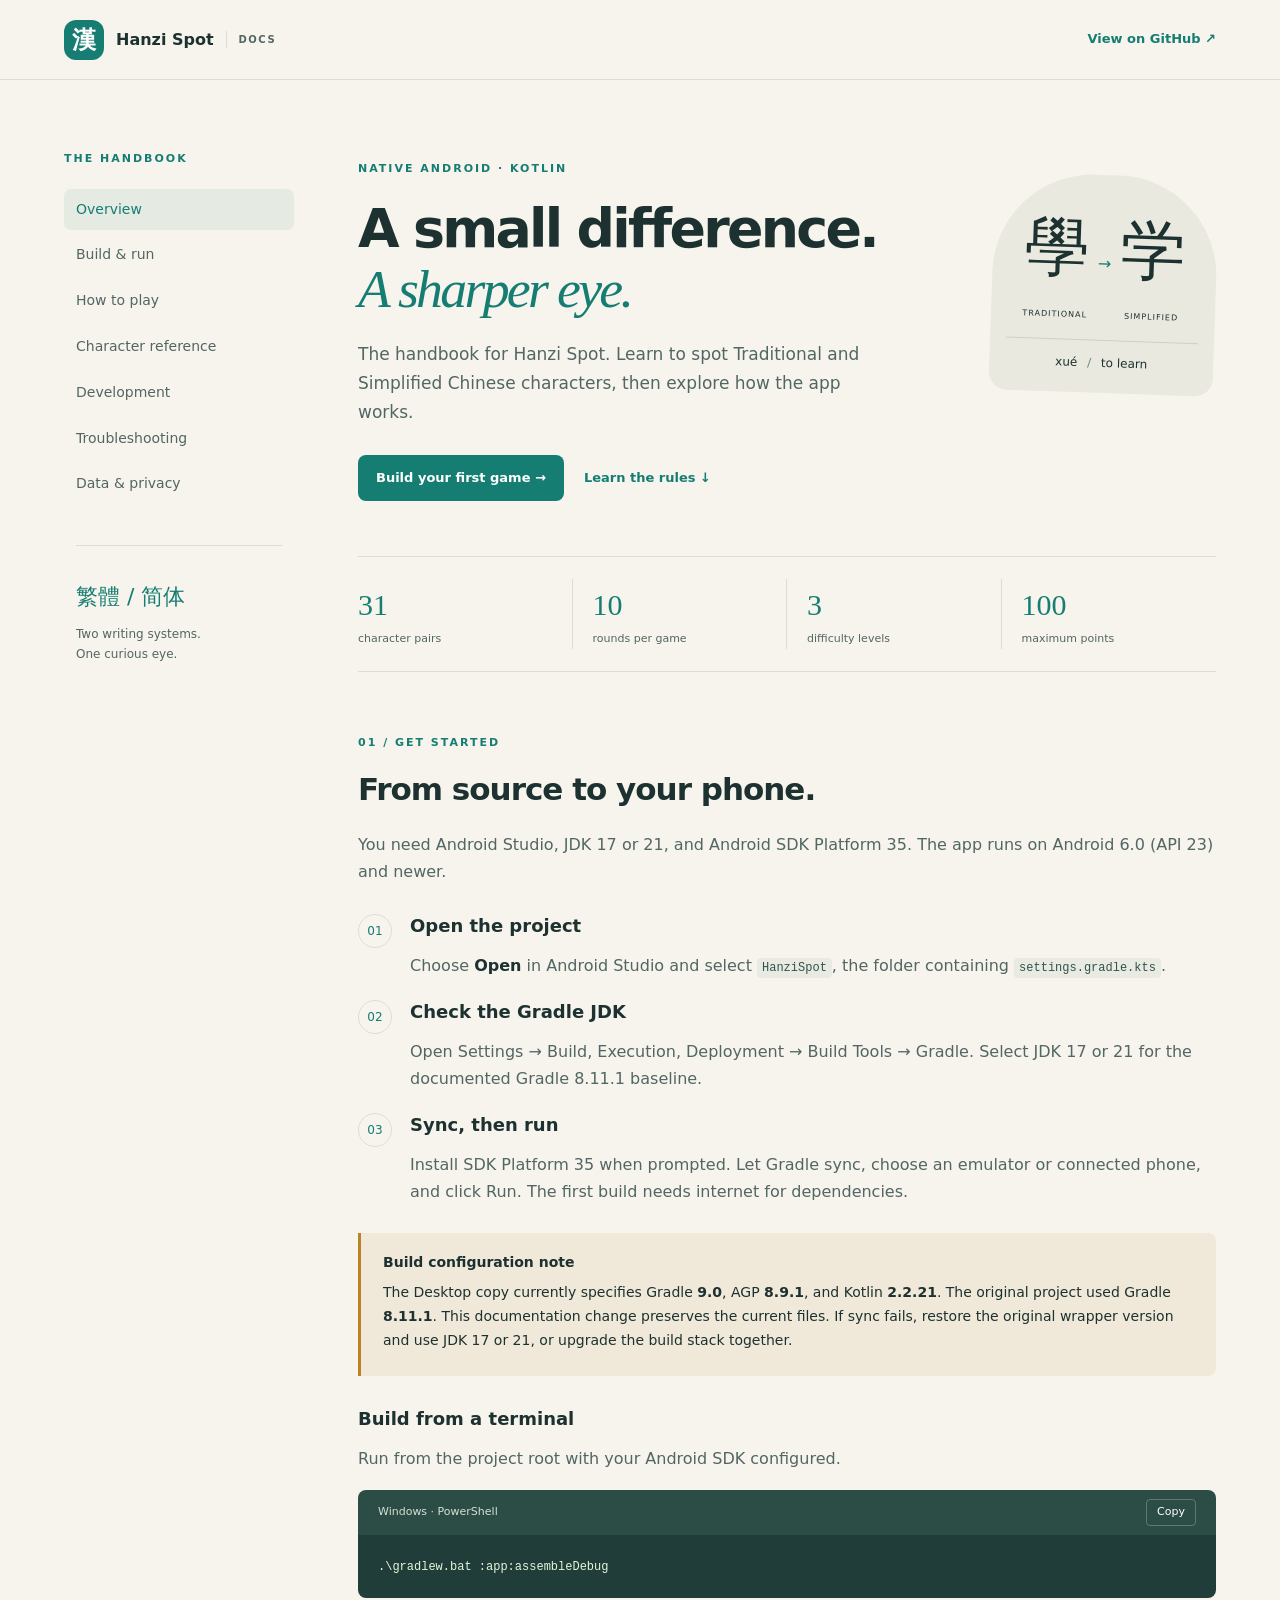
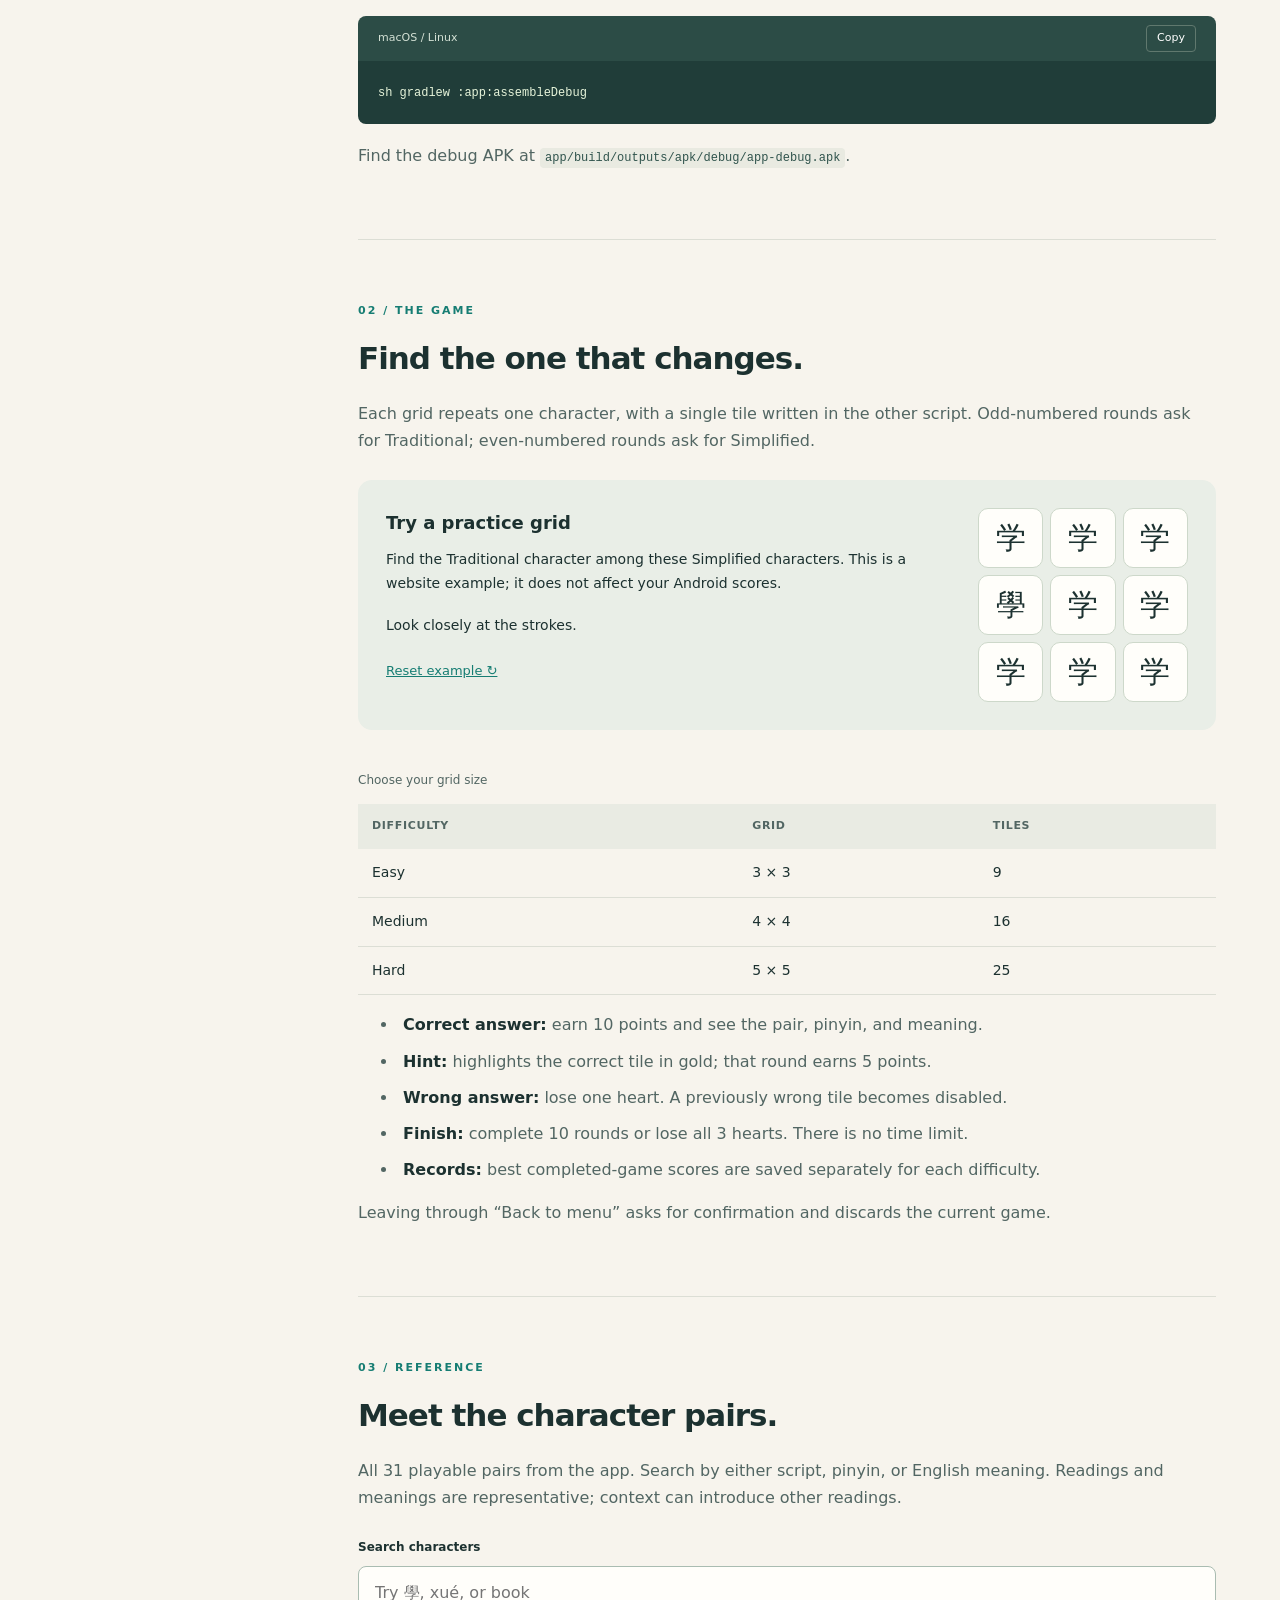
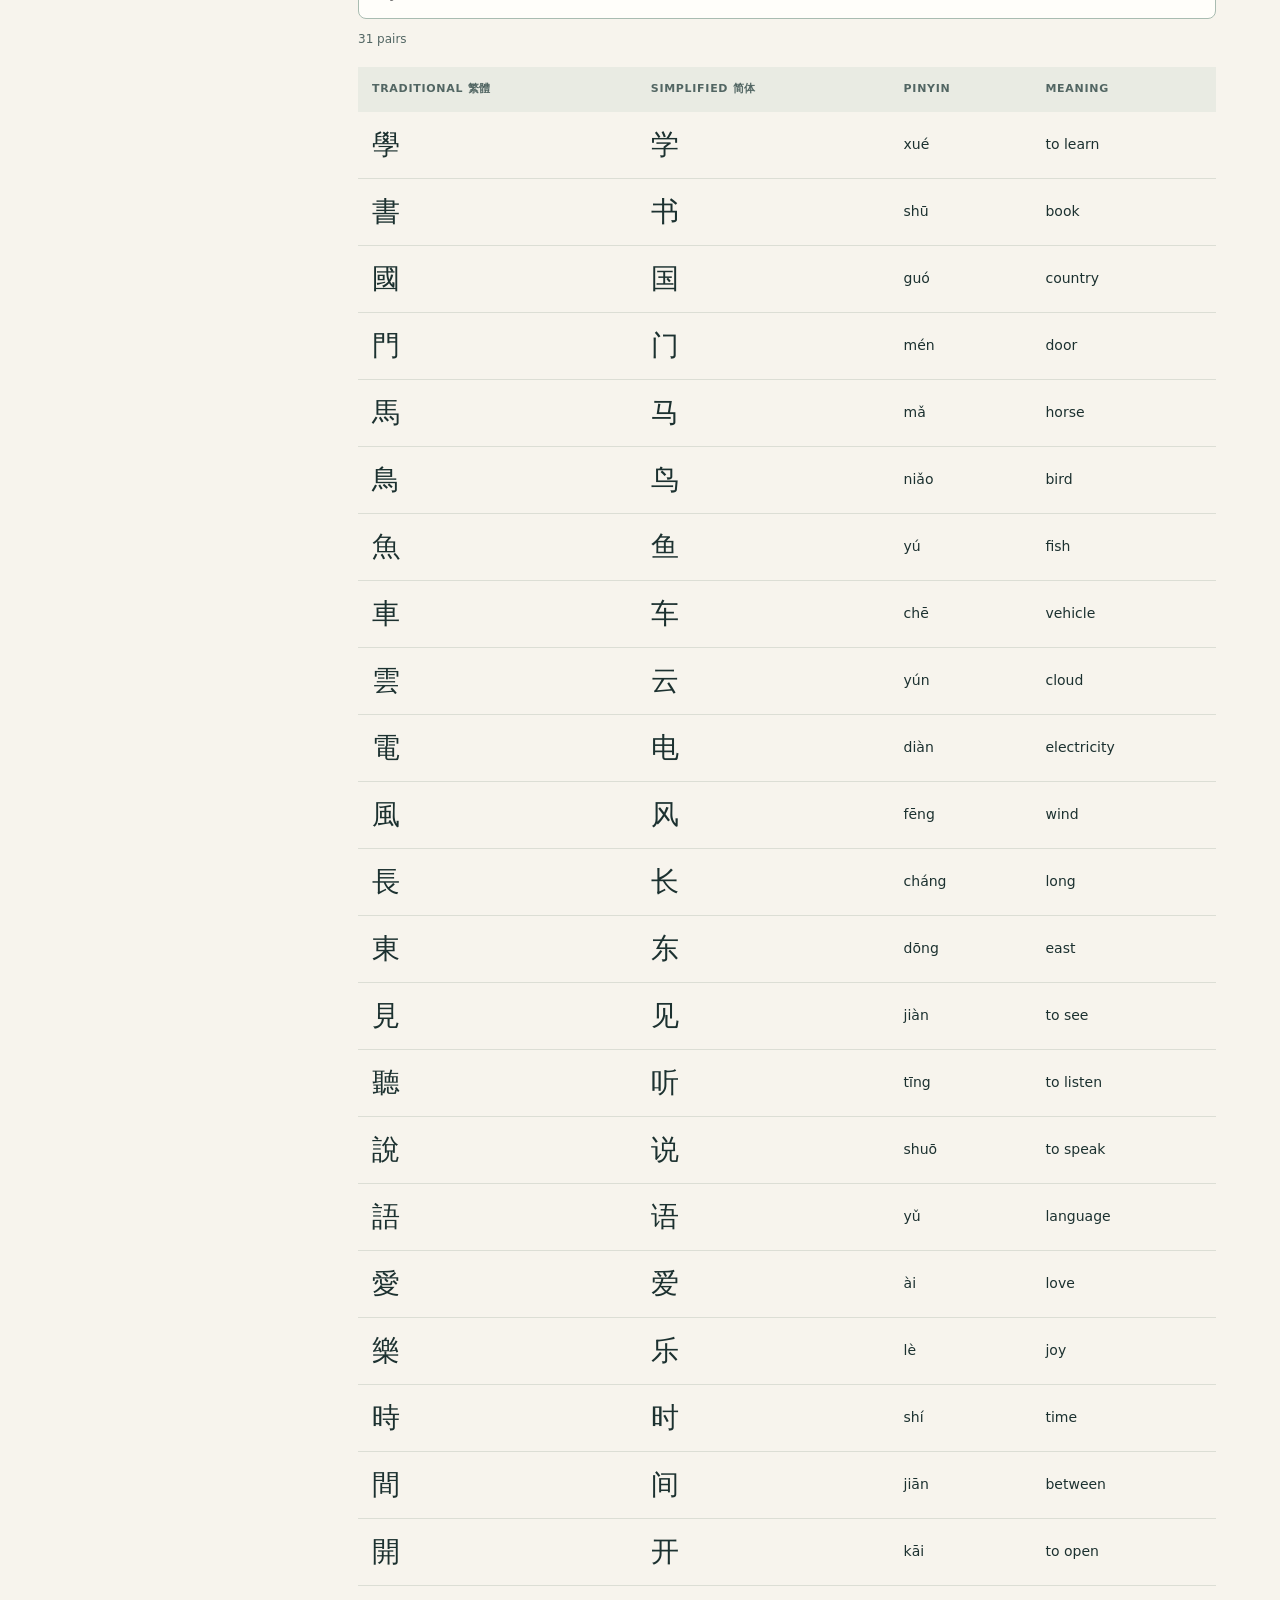
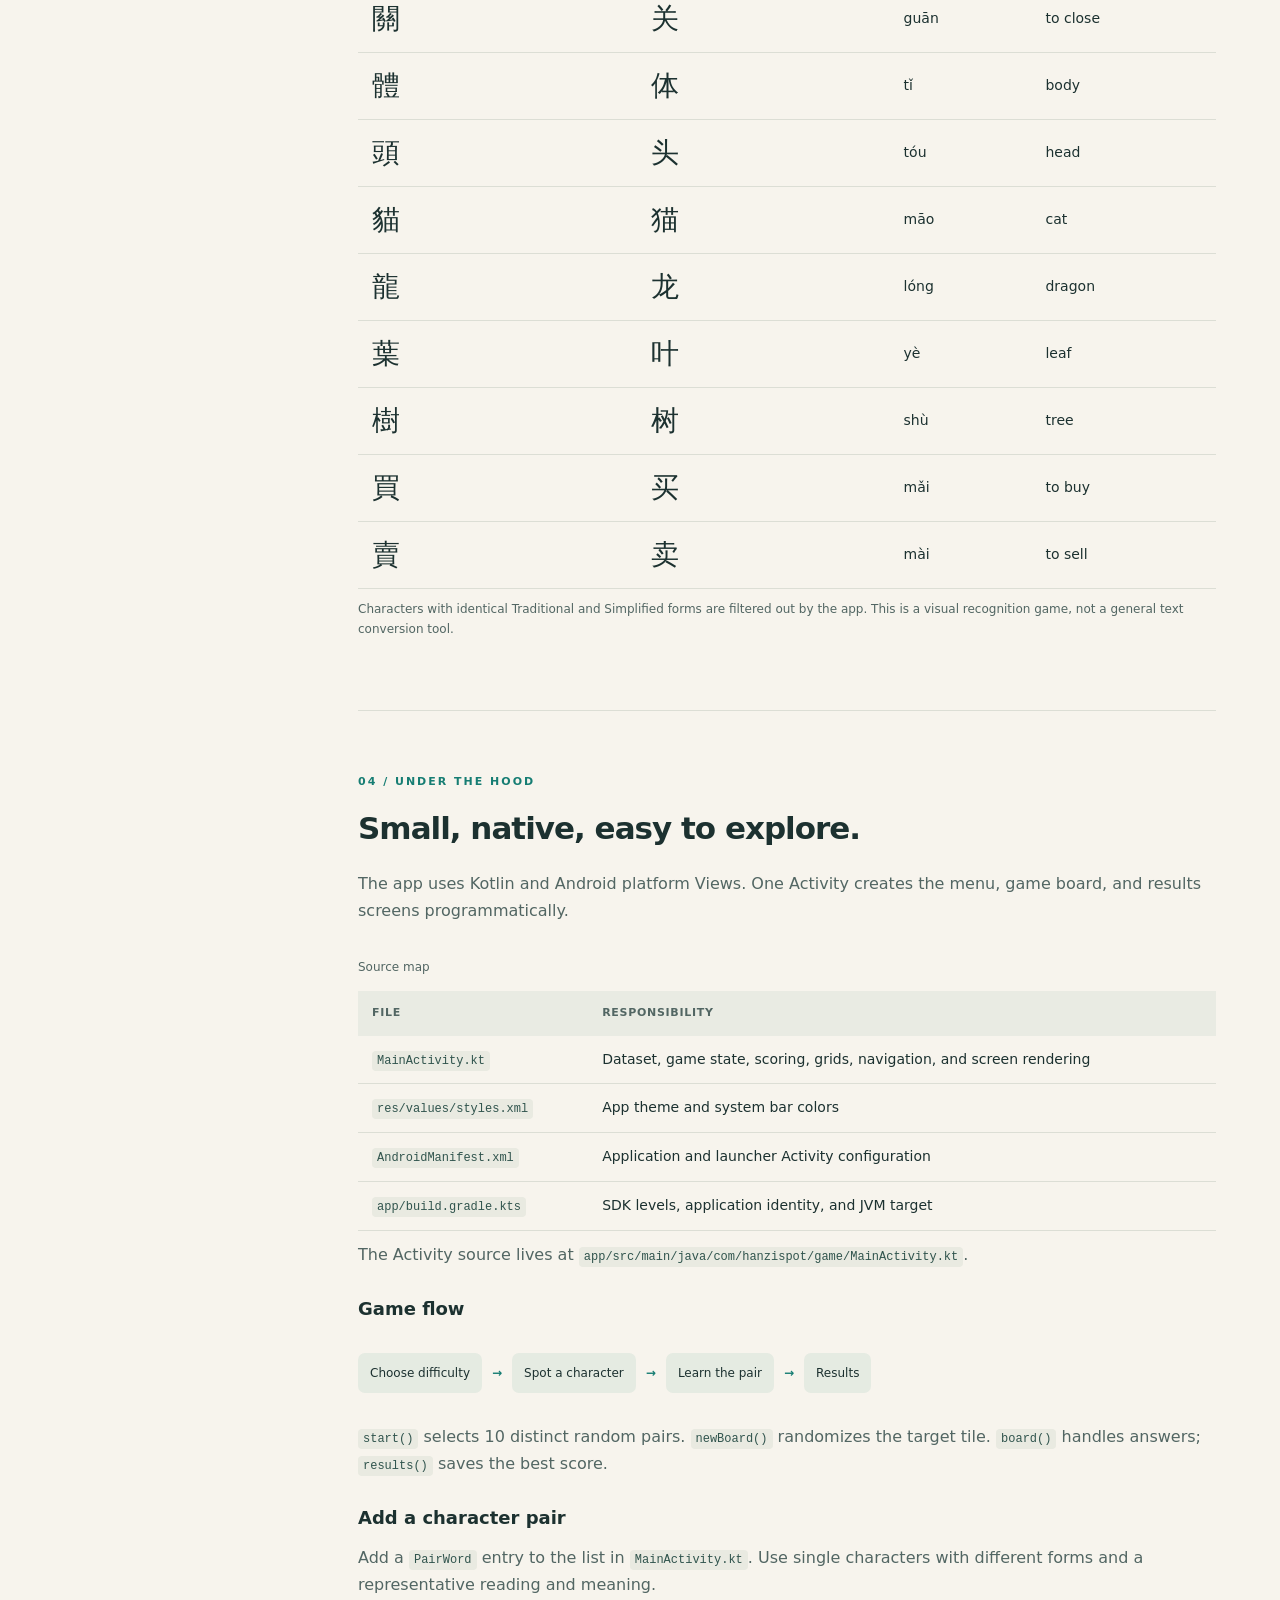
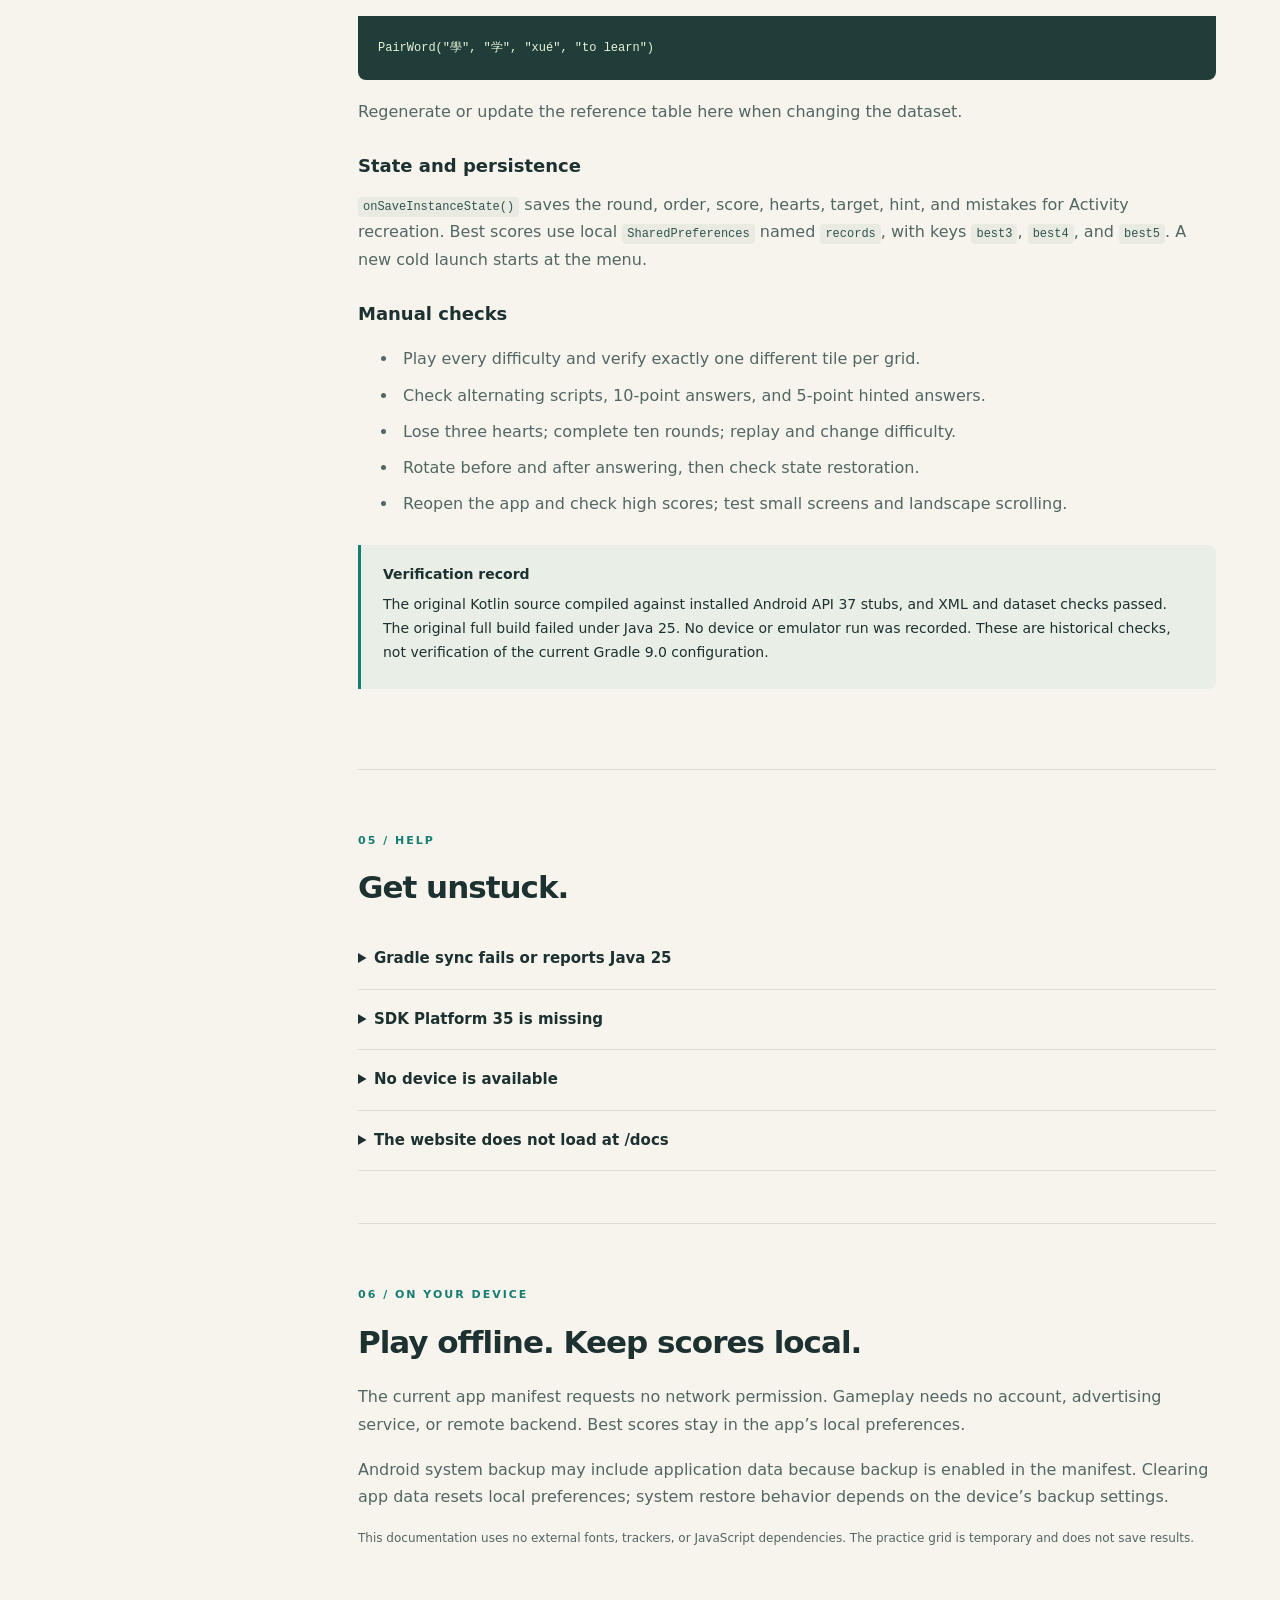
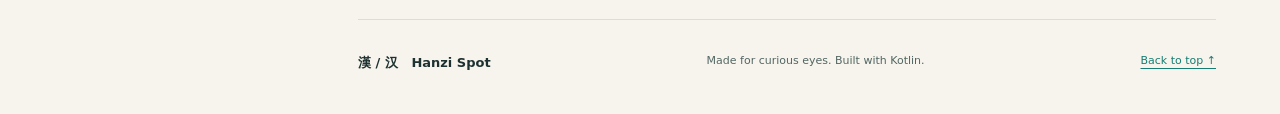
==== docs/index.html @ 0c3747e5 "Add Hanzi Spot Android app and documentation website" ====
<!doctype html>
<html lang="en"><head><meta charset="utf-8"><meta name="viewport" content="width=device-width, initial-scale=1"><meta name="description" content="The Hanzi Spot handbook: play, build, and extend a native Kotlin game for Traditional and Simplified Chinese characters."><meta name="theme-color" content="#167d73"><title>Hanzi Spot · Documentation</title><link rel="icon" href="favicon.svg" type="image/svg+xml"><link rel="stylesheet" href="style.css"><script src="app.js" defer></script></head>
<body><a class="skip" href="#content">Skip to content</a>
<header><a class="brand" href="#overview"><span class="mark" lang="zh">漢</span> Hanzi Spot <span class="tag">DOCS</span></a><a class="github" href="https://github.com/DadCanFace/HanziSpot">View on GitHub ↗</a></header>
<div class="layout"><aside><p class="nav-label">THE HANDBOOK</p><nav aria-label="Documentation"><a href="#overview">Overview</a><a href="#quickstart">Build & run</a><a href="#gameplay">How to play</a><a href="#characters">Character reference</a><a href="#development">Development</a><a href="#troubleshooting">Troubleshooting</a><a href="#privacy">Data & privacy</a></nav><div class="aside-note"><span lang="zh">繁體 / 简体</span><br>Two writing systems.<br>One curious eye.</div></aside>
<main id="content"><section id="overview" class="hero"><p class="eyebrow">NATIVE ANDROID · KOTLIN</p><h1>A small difference.<br><em>A sharper eye.</em></h1><p class="lede">The handbook for Hanzi Spot. Learn to spot Traditional and Simplified Chinese characters, then explore how the app works.</p><div class="actions"><a class="primary" href="#quickstart">Build your first game →</a><a href="#gameplay">Learn the rules ↓</a></div><div class="hero-pair" aria-label="Traditional xue to Simplified xue"><div><span lang="zh-Hant">學</span><small>TRADITIONAL</small></div><b>→</b><div><span lang="zh-Hans">学</span><small>SIMPLIFIED</small></div><p>xué <span> / </span> to learn</p></div></section>
<div class="facts"><div><strong>31</strong><span>character pairs</span></div><div><strong>10</strong><span>rounds per game</span></div><div><strong>3</strong><span>difficulty levels</span></div><div><strong>100</strong><span>maximum points</span></div></div>
<section id="quickstart"><p class="eyebrow">01 / GET STARTED</p><h2>From source to your phone.</h2><p>You need Android Studio, JDK 17 or 21, and Android SDK Platform 35. The app runs on Android 6.0 (API 23) and newer.</p><ol class="steps"><li><h3>Open the project</h3><p>Choose <strong>Open</strong> in Android Studio and select <code>HanziSpot</code>, the folder containing <code>settings.gradle.kts</code>.</p></li><li><h3>Check the Gradle JDK</h3><p>Open Settings → Build, Execution, Deployment → Build Tools → Gradle. Select JDK 17 or 21 for the documented Gradle 8.11.1 baseline.</p></li><li><h3>Sync, then run</h3><p>Install SDK Platform 35 when prompted. Let Gradle sync, choose an emulator or connected phone, and click Run. The first build needs internet for dependencies.</p></li></ol>
<div class="callout"><strong>Build configuration note</strong><p>The Desktop copy currently specifies Gradle <strong>9.0</strong>, AGP <strong>8.9.1</strong>, and Kotlin <strong>2.2.21</strong>. The original project used Gradle <strong>8.11.1</strong>. This documentation change preserves the current files. If sync fails, restore the original wrapper version and use JDK 17 or 21, or upgrade the build stack together.</p></div>
<h3>Build from a terminal</h3><p>Run from the project root with your Android SDK configured.</p><div class="code-head"><span>Windows · PowerShell</span><button class="copy" data-copy=".\gradlew.bat :app:assembleDebug">Copy</button></div><pre><code>.\gradlew.bat :app:assembleDebug</code></pre><div class="code-head"><span>macOS / Linux</span><button class="copy" data-copy="sh gradlew :app:assembleDebug">Copy</button></div><pre><code>sh gradlew :app:assembleDebug</code></pre><p>Find the debug APK at <code>app/build/outputs/apk/debug/app-debug.apk</code>.</p></section>
<section id="gameplay"><p class="eyebrow">02 / THE GAME</p><h2>Find the one that changes.</h2><p>Each grid repeats one character, with a single tile written in the other script. Odd-numbered rounds ask for Traditional; even-numbered rounds ask for Simplified.</p><div class="play-example"><div><h3>Try a practice grid</h3><p>Find the Traditional character among these Simplified characters. This is a website example; it does not affect your Android scores.</p><p id="demo-status" role="status" aria-live="polite">Look closely at the strokes.</p><button id="demo-reset" class="text-button">Reset example ↻</button></div><div id="demo-grid" aria-label="Practice character grid"></div></div>
<div class="table-wrap"><table><caption>Choose your grid size</caption><thead><tr><th>Difficulty</th><th>Grid</th><th>Tiles</th></tr></thead><tbody><tr><td>Easy</td><td>3 × 3</td><td>9</td></tr><tr><td>Medium</td><td>4 × 4</td><td>16</td></tr><tr><td>Hard</td><td>5 × 5</td><td>25</td></tr></tbody></table></div><ul><li><strong>Correct answer:</strong> earn 10 points and see the pair, pinyin, and meaning.</li><li><strong>Hint:</strong> highlights the correct tile in gold; that round earns 5 points.</li><li><strong>Wrong answer:</strong> lose one heart. A previously wrong tile becomes disabled.</li><li><strong>Finish:</strong> complete 10 rounds or lose all 3 hearts. There is no time limit.</li><li><strong>Records:</strong> best completed-game scores are saved separately for each difficulty.</li></ul><p>Leaving through “Back to menu” asks for confirmation and discards the current game.</p></section>
<section id="characters"><p class="eyebrow">03 / REFERENCE</p><h2>Meet the character pairs.</h2><p>All 31 playable pairs from the app. Search by either script, pinyin, or English meaning. Readings and meanings are representative; context can introduce other readings.</p><label class="search-label" for="search">Search characters</label><input type="search" id="search" placeholder="Try 學, xué, or book" autocomplete="off"><p class="result-count" id="result-count" role="status">31 pairs</p><div class="table-wrap"><table id="pair-table"><caption class="sr-only">Playable Traditional and Simplified character pairs</caption><thead><tr><th>Traditional 繁體</th><th>Simplified 简体</th><th>Pinyin</th><th>Meaning</th></tr></thead><tbody><tr><td lang="zh-Hant">學</td><td lang="zh-Hans">学</td><td>xué</td><td>to learn</td></tr>
<tr><td lang="zh-Hant">書</td><td lang="zh-Hans">书</td><td>shū</td><td>book</td></tr>
<tr><td lang="zh-Hant">國</td><td lang="zh-Hans">国</td><td>guó</td><td>country</td></tr>
<tr><td lang="zh-Hant">門</td><td lang="zh-Hans">门</td><td>mén</td><td>door</td></tr>
<tr><td lang="zh-Hant">馬</td><td lang="zh-Hans">马</td><td>mǎ</td><td>horse</td></tr>
<tr><td lang="zh-Hant">鳥</td><td lang="zh-Hans">鸟</td><td>niǎo</td><td>bird</td></tr>
<tr><td lang="zh-Hant">魚</td><td lang="zh-Hans">鱼</td><td>yú</td><td>fish</td></tr>
<tr><td lang="zh-Hant">車</td><td lang="zh-Hans">车</td><td>chē</td><td>vehicle</td></tr>
<tr><td lang="zh-Hant">雲</td><td lang="zh-Hans">云</td><td>yún</td><td>cloud</td></tr>
<tr><td lang="zh-Hant">電</td><td lang="zh-Hans">电</td><td>diàn</td><td>electricity</td></tr>
<tr><td lang="zh-Hant">風</td><td lang="zh-Hans">风</td><td>fēng</td><td>wind</td></tr>
<tr><td lang="zh-Hant">長</td><td lang="zh-Hans">长</td><td>cháng</td><td>long</td></tr>
<tr><td lang="zh-Hant">東</td><td lang="zh-Hans">东</td><td>dōng</td><td>east</td></tr>
<tr><td lang="zh-Hant">見</td><td lang="zh-Hans">见</td><td>jiàn</td><td>to see</td></tr>
<tr><td lang="zh-Hant">聽</td><td lang="zh-Hans">听</td><td>tīng</td><td>to listen</td></tr>
<tr><td lang="zh-Hant">說</td><td lang="zh-Hans">说</td><td>shuō</td><td>to speak</td></tr>
<tr><td lang="zh-Hant">語</td><td lang="zh-Hans">语</td><td>yǔ</td><td>language</td></tr>
<tr><td lang="zh-Hant">愛</td><td lang="zh-Hans">爱</td><td>ài</td><td>love</td></tr>
<tr><td lang="zh-Hant">樂</td><td lang="zh-Hans">乐</td><td>lè</td><td>joy</td></tr>
<tr><td lang="zh-Hant">時</td><td lang="zh-Hans">时</td><td>shí</td><td>time</td></tr>
<tr><td lang="zh-Hant">間</td><td lang="zh-Hans">间</td><td>jiān</td><td>between</td></tr>
<tr><td lang="zh-Hant">開</td><td lang="zh-Hans">开</td><td>kāi</td><td>to open</td></tr>
<tr><td lang="zh-Hant">關</td><td lang="zh-Hans">关</td><td>guān</td><td>to close</td></tr>
<tr><td lang="zh-Hant">體</td><td lang="zh-Hans">体</td><td>tǐ</td><td>body</td></tr>
<tr><td lang="zh-Hant">頭</td><td lang="zh-Hans">头</td><td>tóu</td><td>head</td></tr>
<tr><td lang="zh-Hant">貓</td><td lang="zh-Hans">猫</td><td>māo</td><td>cat</td></tr>
<tr><td lang="zh-Hant">龍</td><td lang="zh-Hans">龙</td><td>lóng</td><td>dragon</td></tr>
<tr><td lang="zh-Hant">葉</td><td lang="zh-Hans">叶</td><td>yè</td><td>leaf</td></tr>
<tr><td lang="zh-Hant">樹</td><td lang="zh-Hans">树</td><td>shù</td><td>tree</td></tr>
<tr><td lang="zh-Hant">買</td><td lang="zh-Hans">买</td><td>mǎi</td><td>to buy</td></tr>
<tr><td lang="zh-Hant">賣</td><td lang="zh-Hans">卖</td><td>mài</td><td>to sell</td></tr></tbody></table></div><p id="no-results" hidden>No matching pairs. Try another character or meaning.</p><p class="small">Characters with identical Traditional and Simplified forms are filtered out by the app. This is a visual recognition game, not a general text conversion tool.</p></section>
<section id="development"><p class="eyebrow">04 / UNDER THE HOOD</p><h2>Small, native, easy to explore.</h2><p>The app uses Kotlin and Android platform Views. One Activity creates the menu, game board, and results screens programmatically.</p><div class="table-wrap"><table><caption>Source map</caption><thead><tr><th>File</th><th>Responsibility</th></tr></thead><tbody><tr><td><code>MainActivity.kt</code></td><td>Dataset, game state, scoring, grids, navigation, and screen rendering</td></tr><tr><td><code>res/values/styles.xml</code></td><td>App theme and system bar colors</td></tr><tr><td><code>AndroidManifest.xml</code></td><td>Application and launcher Activity configuration</td></tr><tr><td><code>app/build.gradle.kts</code></td><td>SDK levels, application identity, and JVM target</td></tr></tbody></table></div><p>The Activity source lives at <code>app/src/main/java/com/hanzispot/game/MainActivity.kt</code>.</p><h3>Game flow</h3><div class="flow"><span>Choose difficulty</span><b>→</b><span>Spot a character</span><b>→</b><span>Learn the pair</span><b>→</b><span>Results</span></div><p><code>start()</code> selects 10 distinct random pairs. <code>newBoard()</code> randomizes the target tile. <code>board()</code> handles answers; <code>results()</code> saves the best score.</p><h3>Add a character pair</h3><p>Add a <code>PairWord</code> entry to the list in <code>MainActivity.kt</code>. Use single characters with different forms and a representative reading and meaning.</p><pre><code>PairWord("學", "学", "xué", "to learn")</code></pre><p>Regenerate or update the reference table here when changing the dataset.</p><h3>State and persistence</h3><p><code>onSaveInstanceState()</code> saves the round, order, score, hearts, target, hint, and mistakes for Activity recreation. Best scores use local <code>SharedPreferences</code> named <code>records</code>, with keys <code>best3</code>, <code>best4</code>, and <code>best5</code>. A new cold launch starts at the menu.</p><h3>Manual checks</h3><ul><li>Play every difficulty and verify exactly one different tile per grid.</li><li>Check alternating scripts, 10-point answers, and 5-point hinted answers.</li><li>Lose three hearts; complete ten rounds; replay and change difficulty.</li><li>Rotate before and after answering, then check state restoration.</li><li>Reopen the app and check high scores; test small screens and landscape scrolling.</li></ul><div class="callout neutral"><strong>Verification record</strong><p>The original Kotlin source compiled against installed Android API 37 stubs, and XML and dataset checks passed. The original full build failed under Java 25. No device or emulator run was recorded. These are historical checks, not verification of the current Gradle 9.0 configuration.</p></div></section>
<section id="troubleshooting"><p class="eyebrow">05 / HELP</p><h2>Get unstuck.</h2><details><summary>Gradle sync fails or reports Java 25</summary><p>Check your Gradle JDK, not only the IDE runtime. For the original Gradle 8.11.1 configuration, choose JDK 17 or 21. The current Desktop wrapper is Gradle 9.0; see the configuration note above before changing versions.</p></details><details><summary>SDK Platform 35 is missing</summary><p>Open Android Studio’s SDK Manager and install Android SDK Platform 35. Ensure <code>local.properties</code> points to your local SDK, or set <code>ANDROID_HOME</code>. Do not commit machine-specific SDK paths.</p></details><details><summary>No device is available</summary><p>Create an Android Virtual Device in Device Manager, or connect a phone with USB debugging enabled and approve its debugging prompt. Use API 23 or newer.</p></details><details><summary>The website does not load at /docs</summary><p>This folder is a static site. Serve the project root to visit <code>/docs/</code>, or open <code>docs/index.html</code> directly. For GitHub Pages, select a branch and the <code>/docs</code> folder as the publishing source in the repository’s Pages settings. Pushing files alone does not enable Pages.</p></details></section>
<section id="privacy"><p class="eyebrow">06 / ON YOUR DEVICE</p><h2>Play offline. Keep scores local.</h2><p>The current app manifest requests no network permission. Gameplay needs no account, advertising service, or remote backend. Best scores stay in the app’s local preferences.</p><p>Android system backup may include application data because backup is enabled in the manifest. Clearing app data resets local preferences; system restore behavior depends on the device’s backup settings.</p><p class="small">This documentation uses no external fonts, trackers, or JavaScript dependencies. The practice grid is temporary and does not save results.</p></section>
<footer><span class="brand">漢 / 汉 &nbsp; Hanzi Spot</span><span>Made for curious eyes. Built with Kotlin.</span><a href="#overview">Back to top ↑</a></footer></main></div><div id="copy-status" class="sr-only" role="status"></div></body></html>
---- docs/style.css ----
:root{--paper:#f7f4ed;--ink:#1c3130;--teal:#167d73;--line:#dcded5;--muted:#526663;--white:#fffefa}*{box-sizing:border-box}html{scroll-behavior:smooth;scroll-padding-top:100px}body{margin:0;background:var(--paper);color:var(--ink);font:16px/1.7 system-ui,-apple-system,"Segoe UI",sans-serif}a{color:var(--teal);text-underline-offset:4px}button,input{font:inherit}button,a,input,summary{-webkit-tap-highlight-color:transparent}a:focus-visible,button:focus-visible,input:focus-visible,summary:focus-visible{outline:3px solid #bd6a26;outline-offset:5px}header{height:80px;position:sticky;top:0;z-index:10;background:var(--paper);border-bottom:1px solid var(--line);display:flex;align-items:center;justify-content:space-between;padding:0 5vw}.brand{display:flex;align-items:center;gap:12px;font-weight:750;color:var(--ink);text-decoration:none}.mark{width:40px;height:40px;background:var(--teal);color:white;display:grid;place-items:center;border-radius:12px;font-size:24px}.tag{font-size:10px;letter-spacing:1.5px;border-left:1px solid var(--line);padding-left:12px;color:var(--muted)}.github{font-size:13px;text-decoration:none;font-weight:600}.layout{max-width:1400px;margin:auto;display:grid;grid-template-columns:230px minmax(0,1fr);gap:5vw;padding:0 5vw}aside{position:sticky;top:110px;height:calc(100vh - 150px);padding-top:30px}.nav-label,.eyebrow{font-size:11px;letter-spacing:2px;font-weight:750;color:var(--teal)}nav{display:grid;gap:4px;margin-top:20px}nav a{font-size:14px;text-decoration:none;color:var(--muted);padding:9px 12px;border-radius:7px}nav a:hover,nav a.active{background:#e5ebe2;color:var(--teal)}.aside-note{border-top:1px solid var(--line);margin:40px 12px 0;padding-top:25px;font-size:12px;color:var(--muted)}.aside-note span{font-size:22px;color:var(--teal);line-height:2.4}main{min-width:0}.hero{position:relative;padding:70px 260px 55px 0;min-height:380px;border:0}h1{font-size:clamp(36px,4.2vw,62px);line-height:1.13;letter-spacing:-2.7px;font-weight:650;margin:20px 0}h1 em{font-family:Georgia,serif;font-weight:400;color:var(--teal)}.lede{font-size:17px;color:var(--muted);max-width:530px}.actions{display:flex;align-items:center;gap:20px;flex-wrap:wrap;margin-top:28px;font-size:13px;font-weight:650}.actions a{text-decoration:none}.primary{background:var(--teal);color:white;padding:12px 18px;border-radius:8px}.hero-pair{position:absolute;right:0;top:95px;width:224px;padding:26px 16px 15px;background:#e9e9df;border-radius:100px 100px 18px 18px;display:flex;align-items:center;justify-content:center;gap:9px;flex-wrap:wrap;transform:rotate(2deg)}.hero-pair div{text-align:center}.hero-pair div span{font-family:serif;display:block;font-size:65px;line-height:1.5}.hero-pair small{font-size:8px;letter-spacing:1px}.hero-pair b{color:var(--teal);font-weight:400}.hero-pair p{width:100%;text-align:center;font-size:12px;border-top:1px solid #ccd2c6;padding-top:12px;margin:5px 0}.hero-pair p span{color:#6e8980;margin:0 6px}.facts{display:grid;grid-template-columns:repeat(4,1fr);border-top:1px solid var(--line);border-bottom:1px solid var(--line);padding:22px 0}.facts div{display:grid;border-right:1px solid var(--line);padding-left:20px}.facts div:first-child{padding-left:0}.facts div:last-child{border:0}.facts strong{font-size:30px;font-family:Georgia,serif;color:var(--teal);font-weight:400}.facts span{font-size:11px;color:var(--muted)}section{padding:52px 0;border-bottom:1px solid var(--line)}h2{font-size:31px;letter-spacing:-1px;font-weight:650;line-height:1.25;margin:12px 0 22px}h3{font-size:18px;margin:26px 0 8px}p{margin:10px 0 18px}section>p,li{color:var(--muted)}li{padding-left:5px;margin:9px 0}strong{color:var(--ink)}.steps{counter-reset:step;list-style:none;padding-left:0;margin-top:26px}.steps li{position:relative;padding-left:52px;counter-increment:step}.steps li:before{content:counter(step,decimal-leading-zero);position:absolute;left:0;top:3px;width:32px;height:32px;border:1px solid var(--line);border-radius:50%;text-align:center;font-size:12px;line-height:32px;color:var(--teal)}.steps h3{margin:0;color:var(--ink)}.callout{border-left:3px solid #bb822a;background:#f0e9d9;padding:18px 22px;margin:28px 0;border-radius:0 8px 8px 0;font-size:14px}.callout p{margin:6px 0}.neutral{background:#e9eee7;border-color:var(--teal)}code{font-size:12px;overflow-wrap:anywhere;background:#e9eae1;padding:3px 5px;border-radius:4px;color:#30544d}pre{margin:0 0 18px;background:#203d39;padding:18px 20px;border-radius:0 0 8px 8px;overflow:auto}pre code{background:none;color:#e6f4da;padding:0;white-space:pre;overflow-wrap:normal}.code-head{background:#2c4c46;color:#d4e1d5;padding:9px 20px;display:flex;justify-content:space-between;align-items:center;font-size:11px;border-radius:8px 8px 0 0}.copy{border:1px solid #60786e;background:none;color:white;border-radius:4px;padding:3px 10px;cursor:pointer;font-size:11px}.play-example{background:#e9eee7;padding:28px;border-radius:14px;display:grid;grid-template-columns:1fr 210px;gap:28px;margin:26px 0}.play-example h3{margin-top:0}.play-example p{font-size:14px}.text-button{border:0;padding:0;background:none;color:var(--teal);font-size:13px;text-decoration:underline;cursor:pointer}#demo-grid{display:grid;grid-template-columns:repeat(3,1fr);gap:7px;align-content:center}#demo-grid button{font-family:serif;font-size:30px;min-height:60px;border:1px solid #cdd8ca;border-radius:10px;background:var(--white);color:var(--ink);cursor:pointer}#demo-grid button:hover{border-color:var(--teal)}#demo-grid .correct{background:#b8e1d1}#demo-grid .wrong{background:#f8d5cc}#demo-grid button:disabled{cursor:default;opacity:1}.table-wrap{overflow-x:auto}table{border-collapse:collapse;width:100%;font-size:14px;text-align:left}caption{text-align:left;font-size:12px;color:var(--muted);margin:14px 0}th{color:var(--muted);font-size:11px;text-transform:uppercase;letter-spacing:.7px;background:#e9ebe3;padding:13px 14px}td{border-bottom:1px solid var(--line);padding:12px 14px}#pair-table td:nth-child(-n+2){font-size:28px;font-family:serif;line-height:1.5}#pair-table tbody tr:hover{background:#eeeee5}.search-label{display:block;font-size:12px;font-weight:650;margin-top:26px}input{border:1px solid #a9bcb1;background:var(--white);color:var(--ink);border-radius:8px;padding:12px 16px;width:100%;margin:8px 0 0}.result-count,.small{font-size:12px;color:var(--muted)}.flow{display:flex;align-items:center;gap:10px;flex-wrap:wrap;padding:20px 0;font-size:12px}.flow span{background:#e5ebe2;padding:10px 12px;border-radius:7px}.flow b{color:var(--teal)}details{border-bottom:1px solid var(--line);padding:17px 0}summary{font-weight:600;cursor:pointer;font-size:15px}details p{font-size:14px;margin:14px 20px}footer{padding:32px 0 40px;display:flex;justify-content:space-between;gap:18px;flex-wrap:wrap;font-size:11px;color:var(--muted)}footer .brand{font-size:13px}.sr-only{position:absolute;width:1px;height:1px;padding:0;margin:-1px;overflow:hidden;clip:rect(0,0,0,0);white-space:nowrap;border:0}.skip{position:fixed;left:20px;top:-100px;padding:10px 18px;background:white;z-index:100}.skip:focus{top:10px}[hidden]{display:none!important}@media(min-width:1500px){.hero{padding-right:300px}}@media(max-width:1050px){.layout{grid-template-columns:180px minmax(0,1fr);gap:28px}.hero{padding-right:0}.hero-pair{display:none}.play-example{grid-template-columns:1fr 190px}}@media(max-width:720px){header{height:68px;padding:0 20px}.layout{display:block;padding:0 22px}aside{position:static;height:auto;padding:18px 0 0}.nav-label,.aside-note{display:none}nav{display:flex;overflow-x:auto;margin:0;padding-bottom:12px;gap:5px;border-bottom:1px solid var(--line)}nav a{white-space:nowrap;font-size:12px;padding:7px 9px}.hero{padding:38px 0}.hero h1{font-size:43px;letter-spacing:-1.7px}.lede{font-size:16px}.facts div{padding-left:12px}.facts strong{font-size:25px}.facts span{font-size:10px}section{padding:38px 0}h2{font-size:27px}.play-example{grid-template-columns:1fr;padding:22px}#demo-grid{width:210px;margin:auto}.github{font-size:11px}.tag{display:none}td,th{padding:10px 9px}th{font-size:9px}#pair-table td:nth-child(-n+2){font-size:25px}footer{display:grid}.flow{gap:7px}.flow span{padding:8px}html{scroll-padding-top:80px}}@media(prefers-reduced-motion:reduce){html{scroll-behavior:auto}}@media print{header,aside,.actions,.copy,.text-button{display:none}.layout{display:block;padding:0}.hero-pair{display:none}.hero{padding:20px 0;min-height:0}section{break-inside:avoid}body{background:white;color:black}.table-wrap{overflow:visible}details p{display:block}}
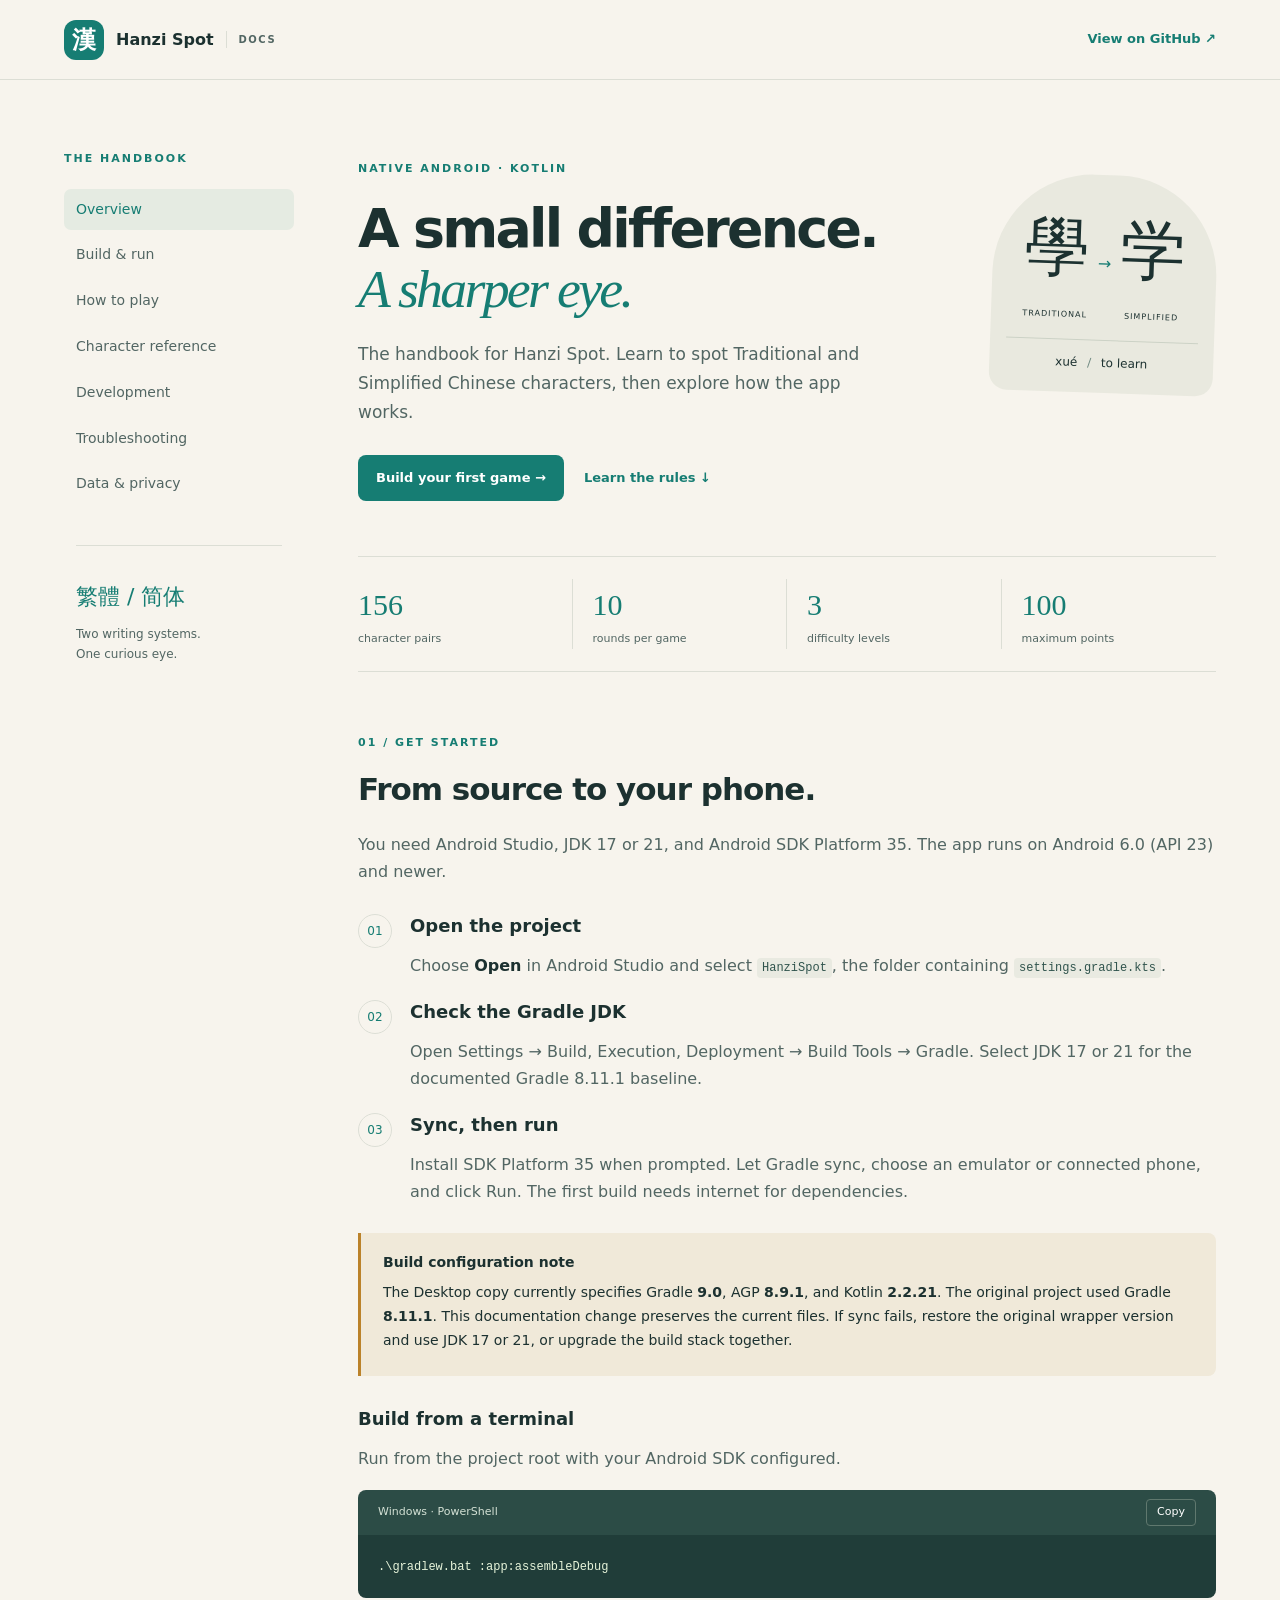
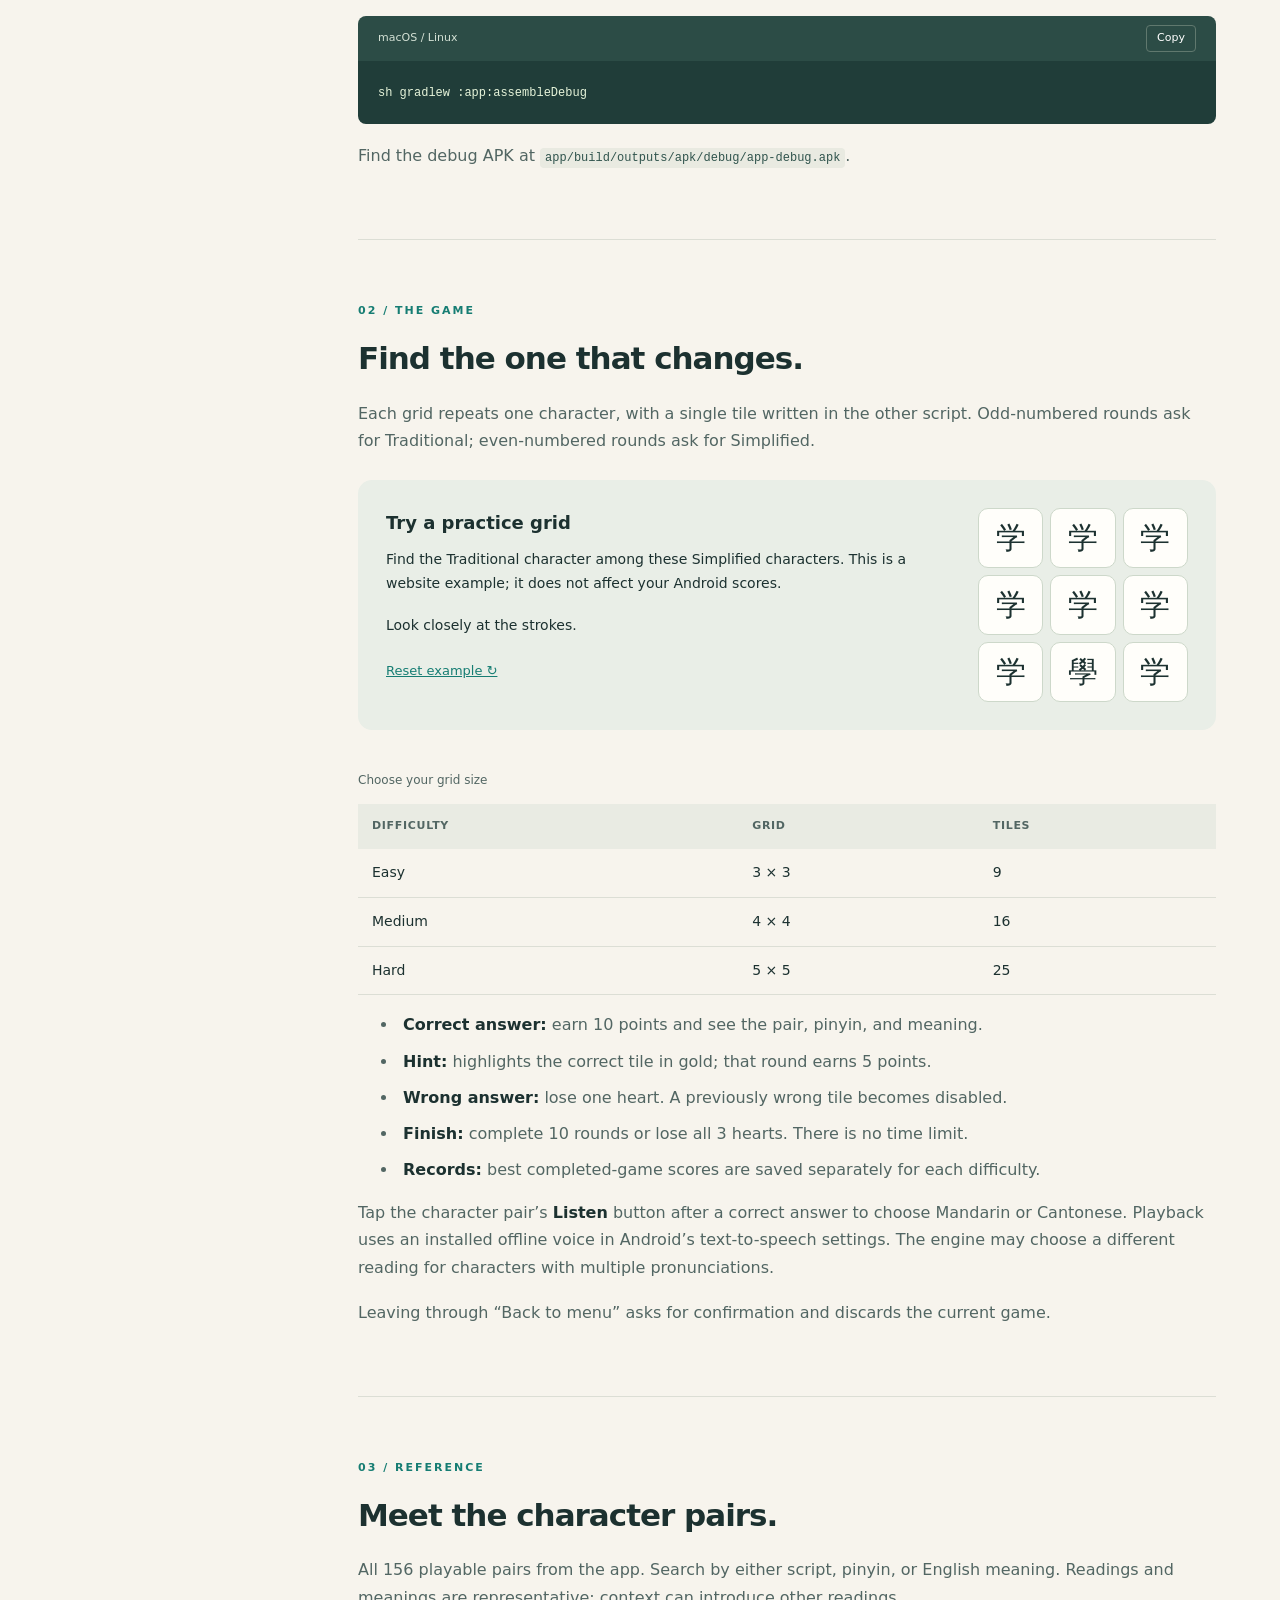
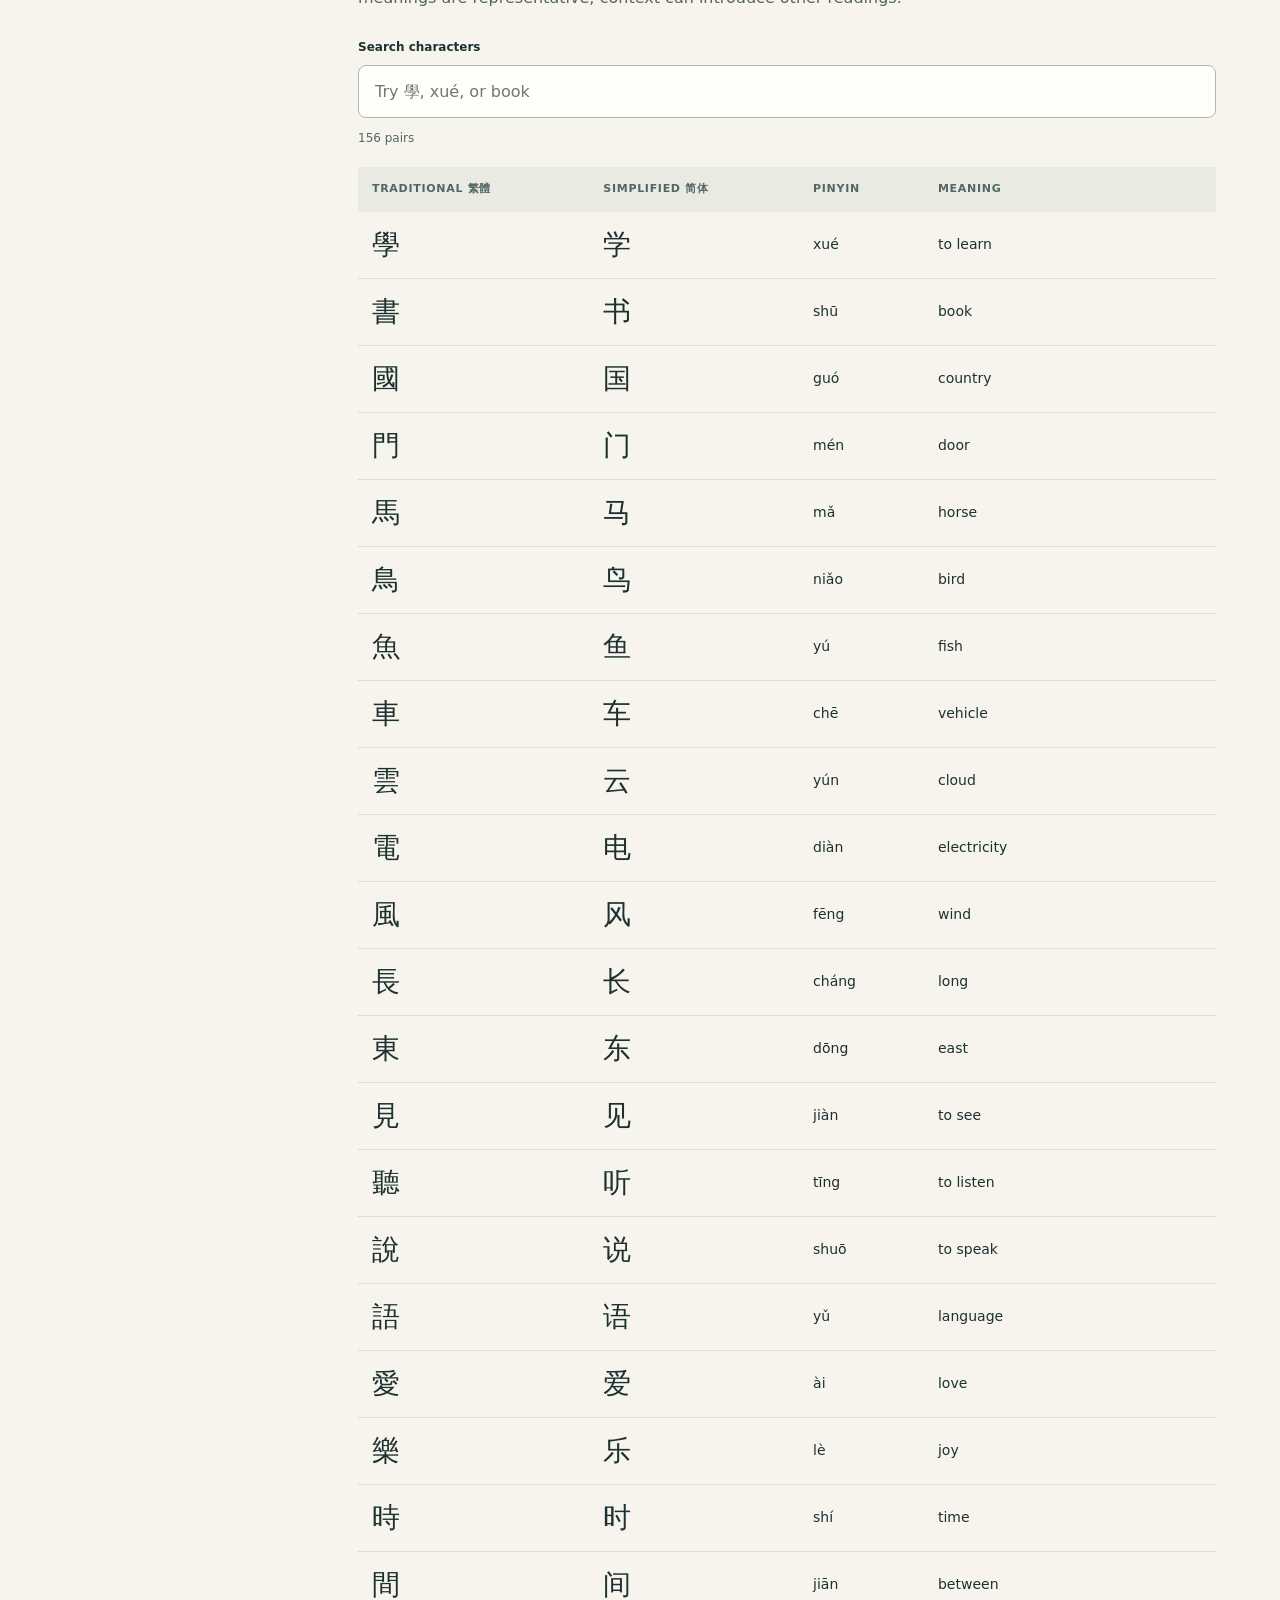
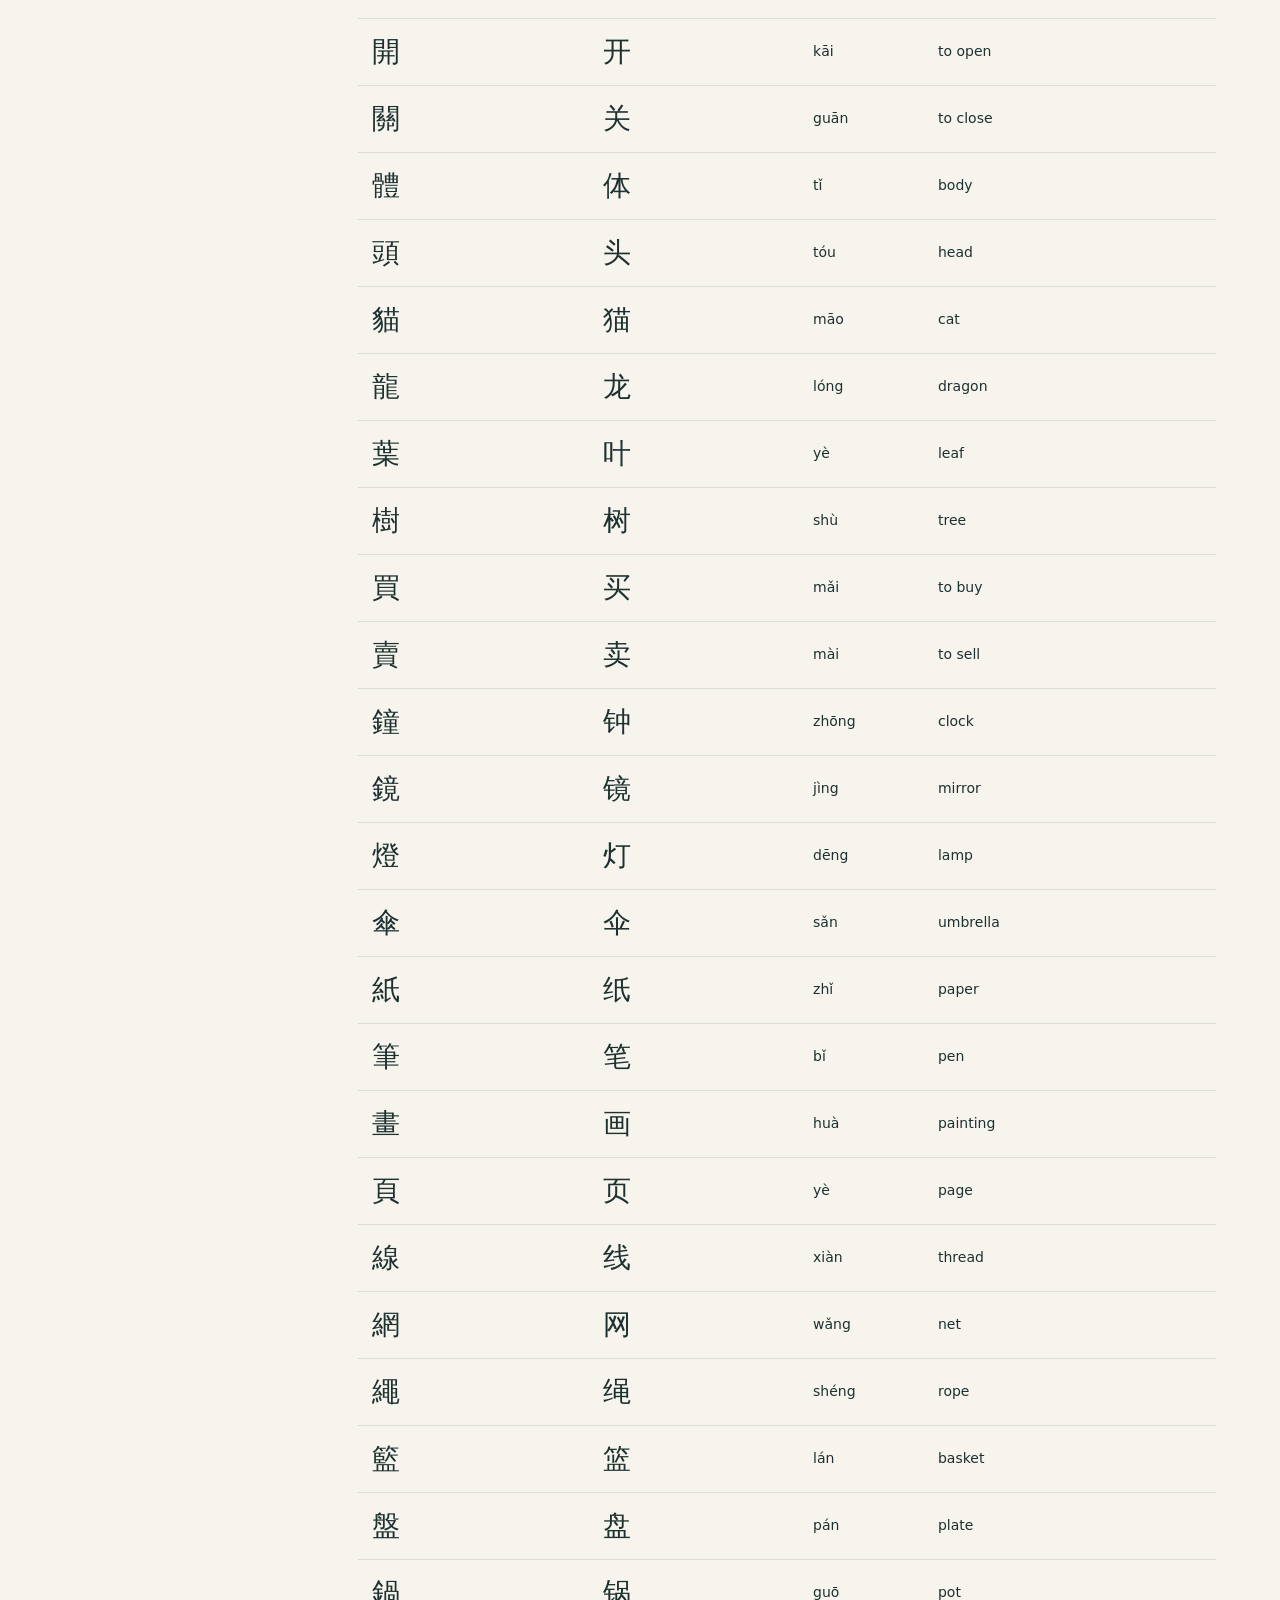
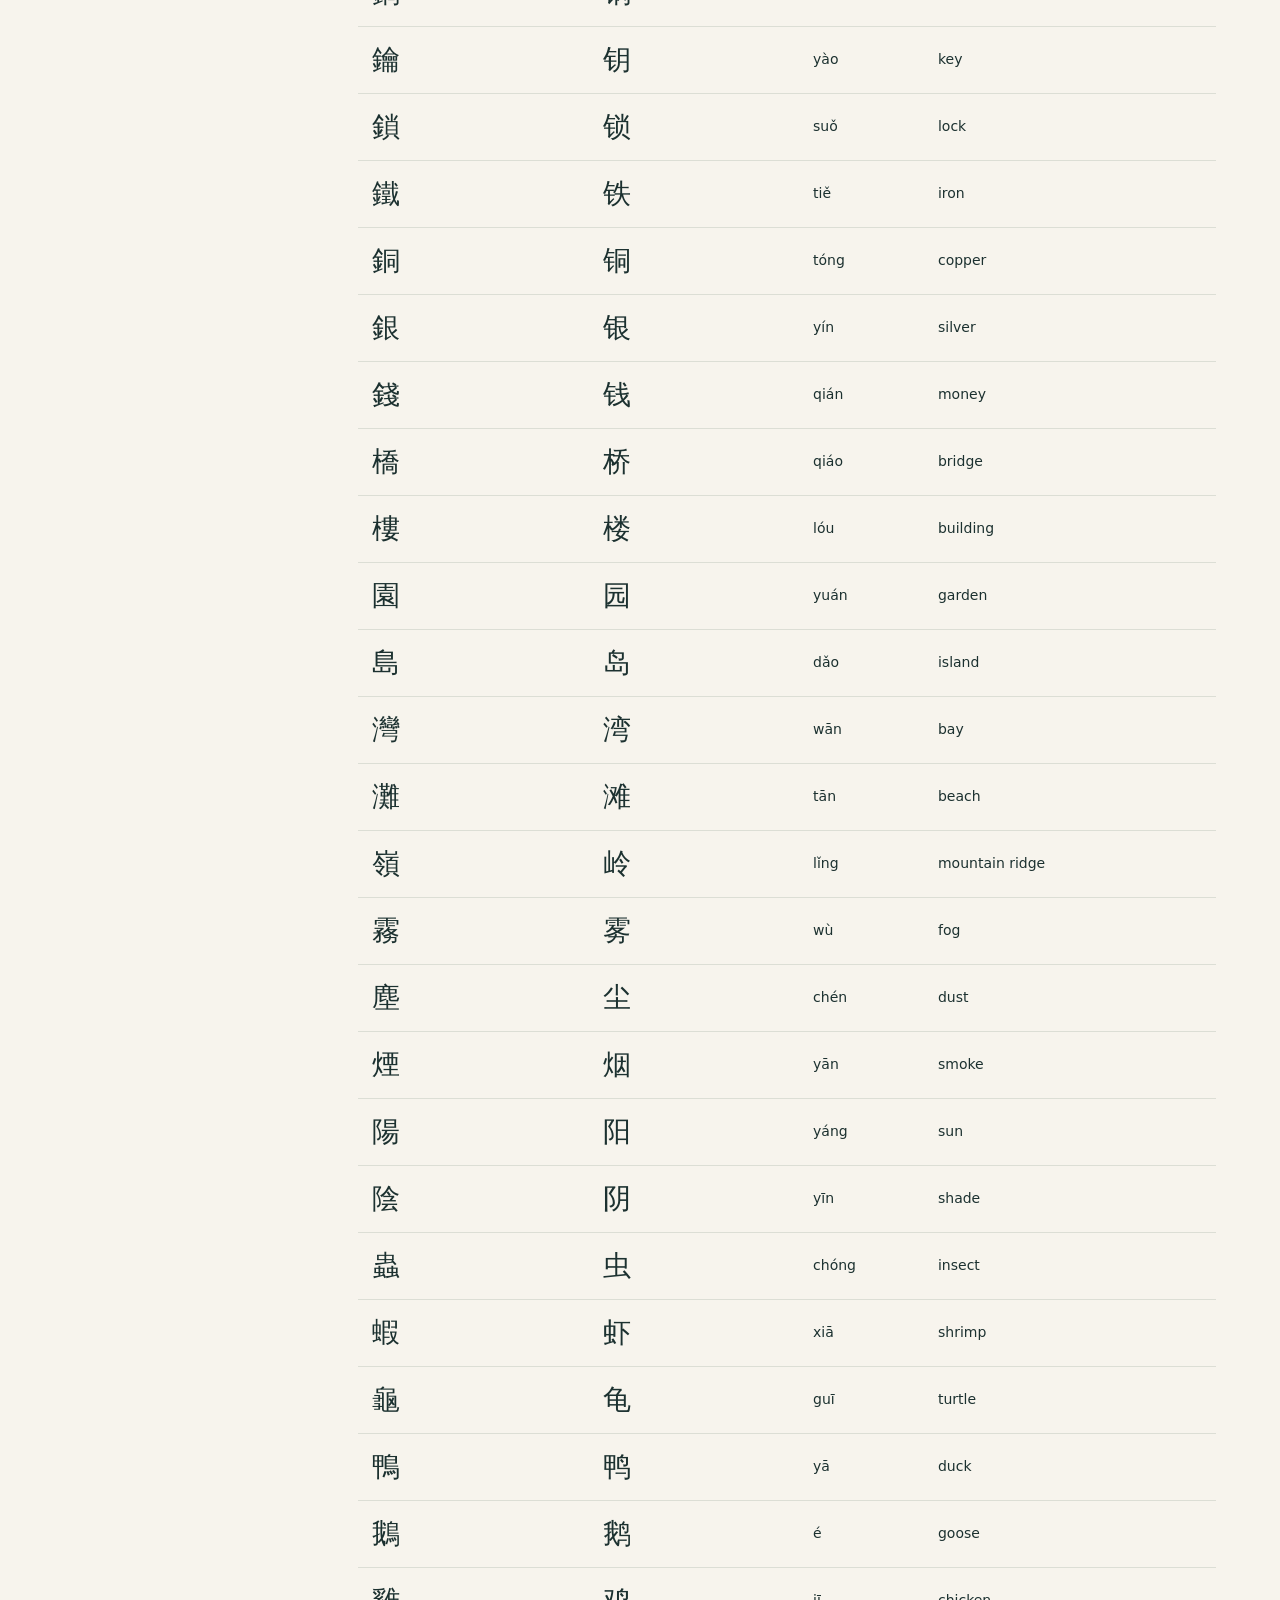
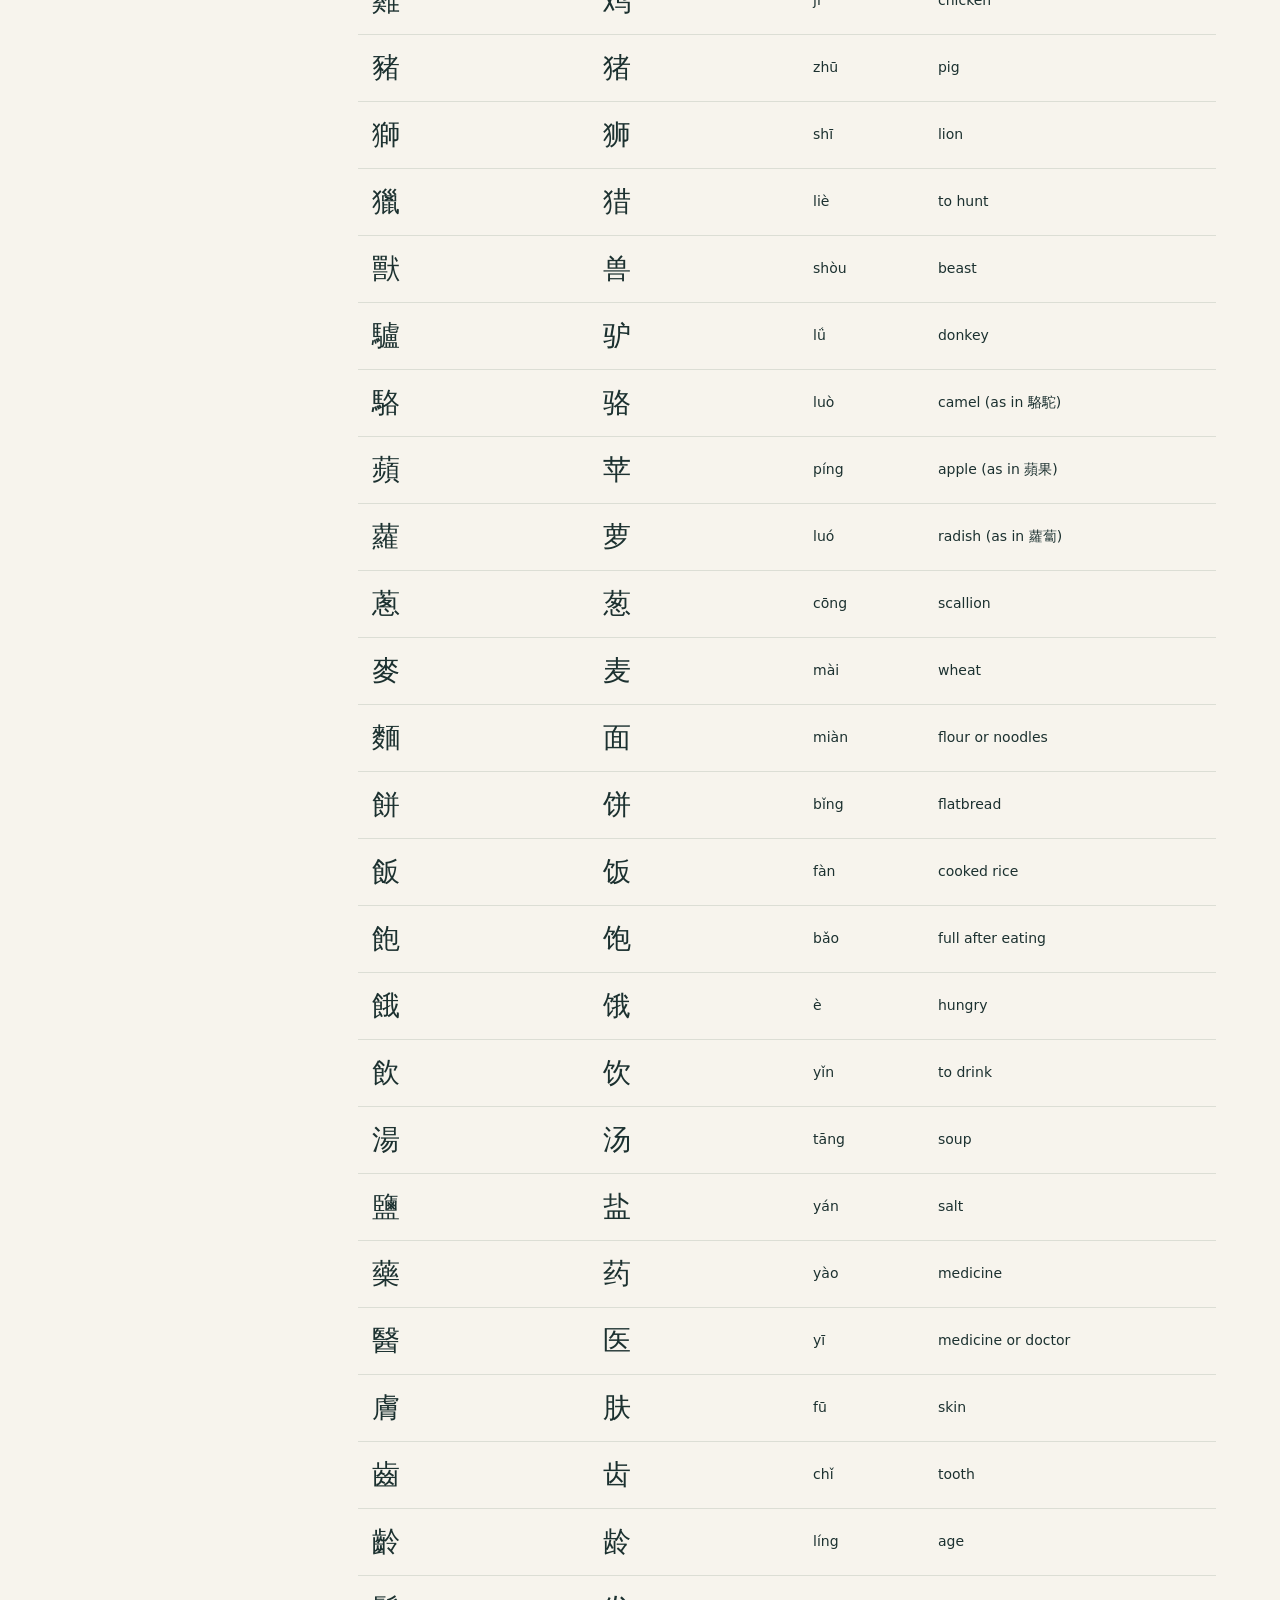
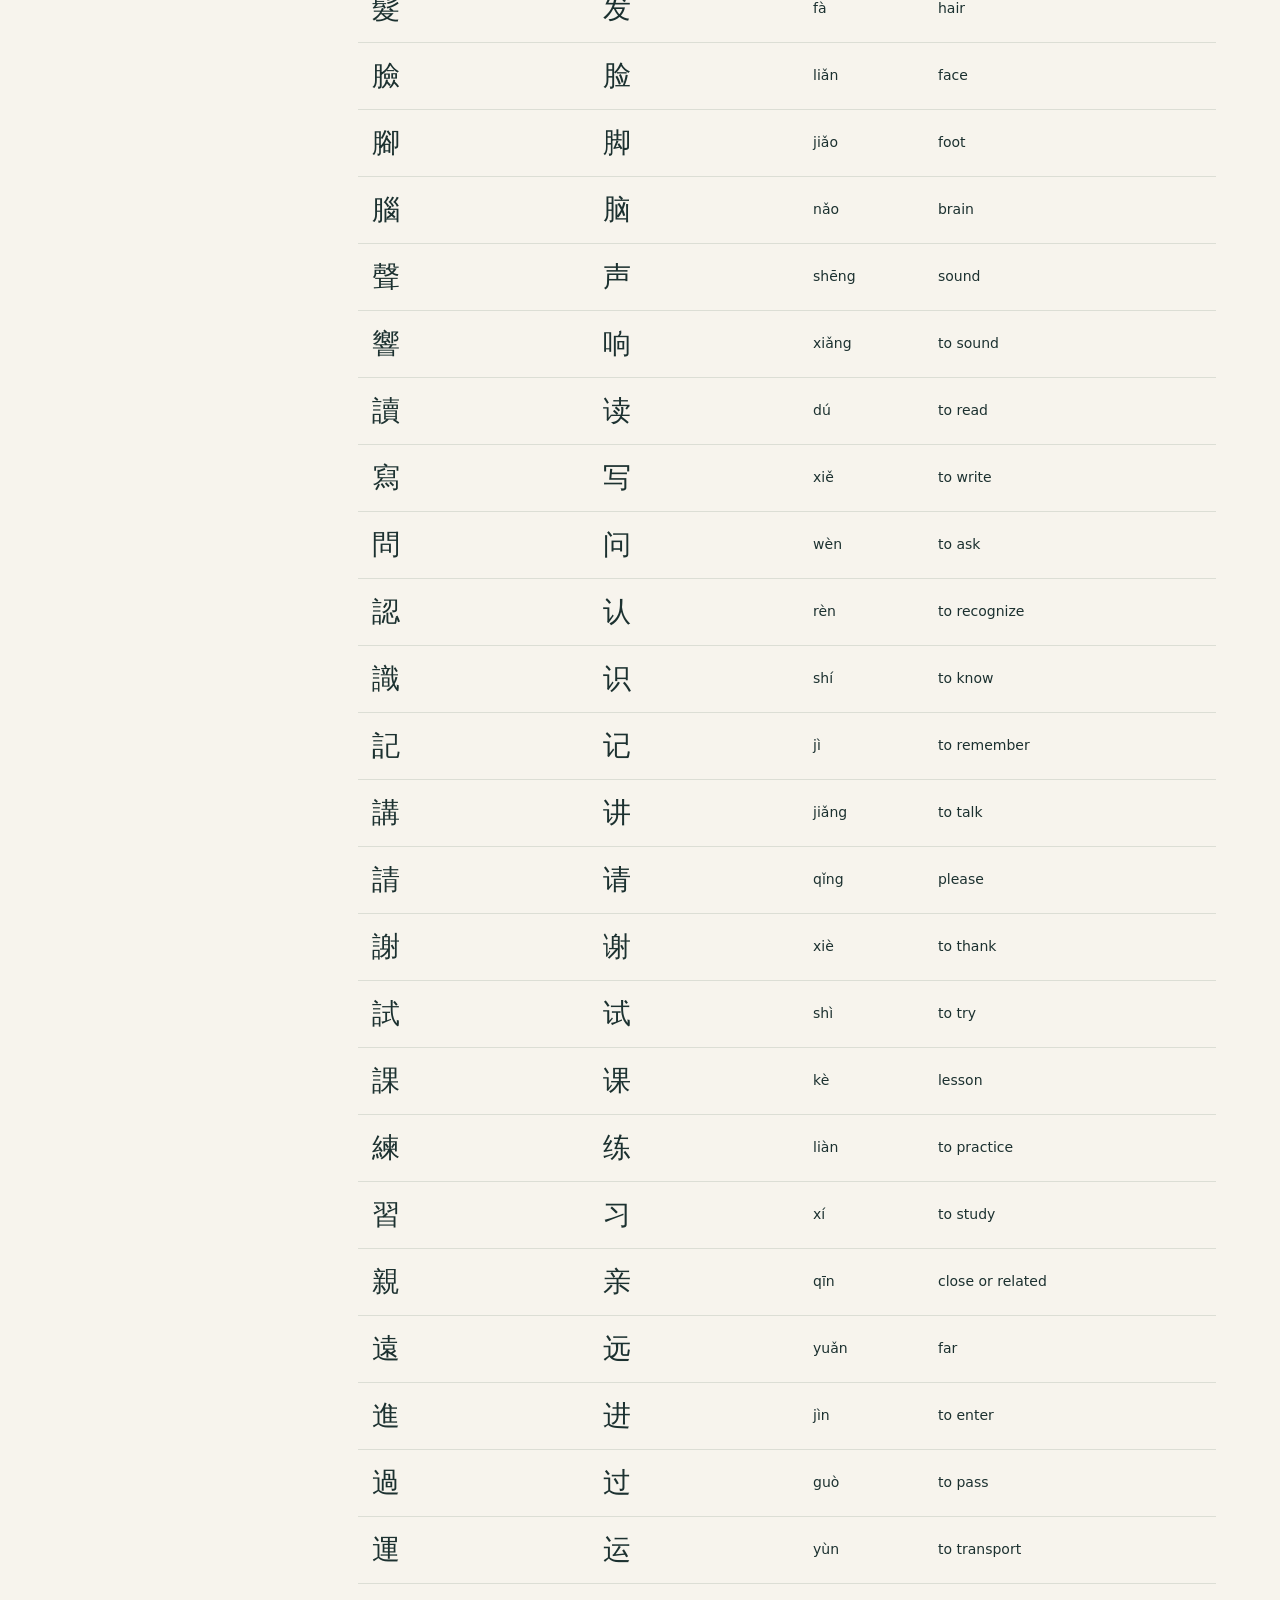
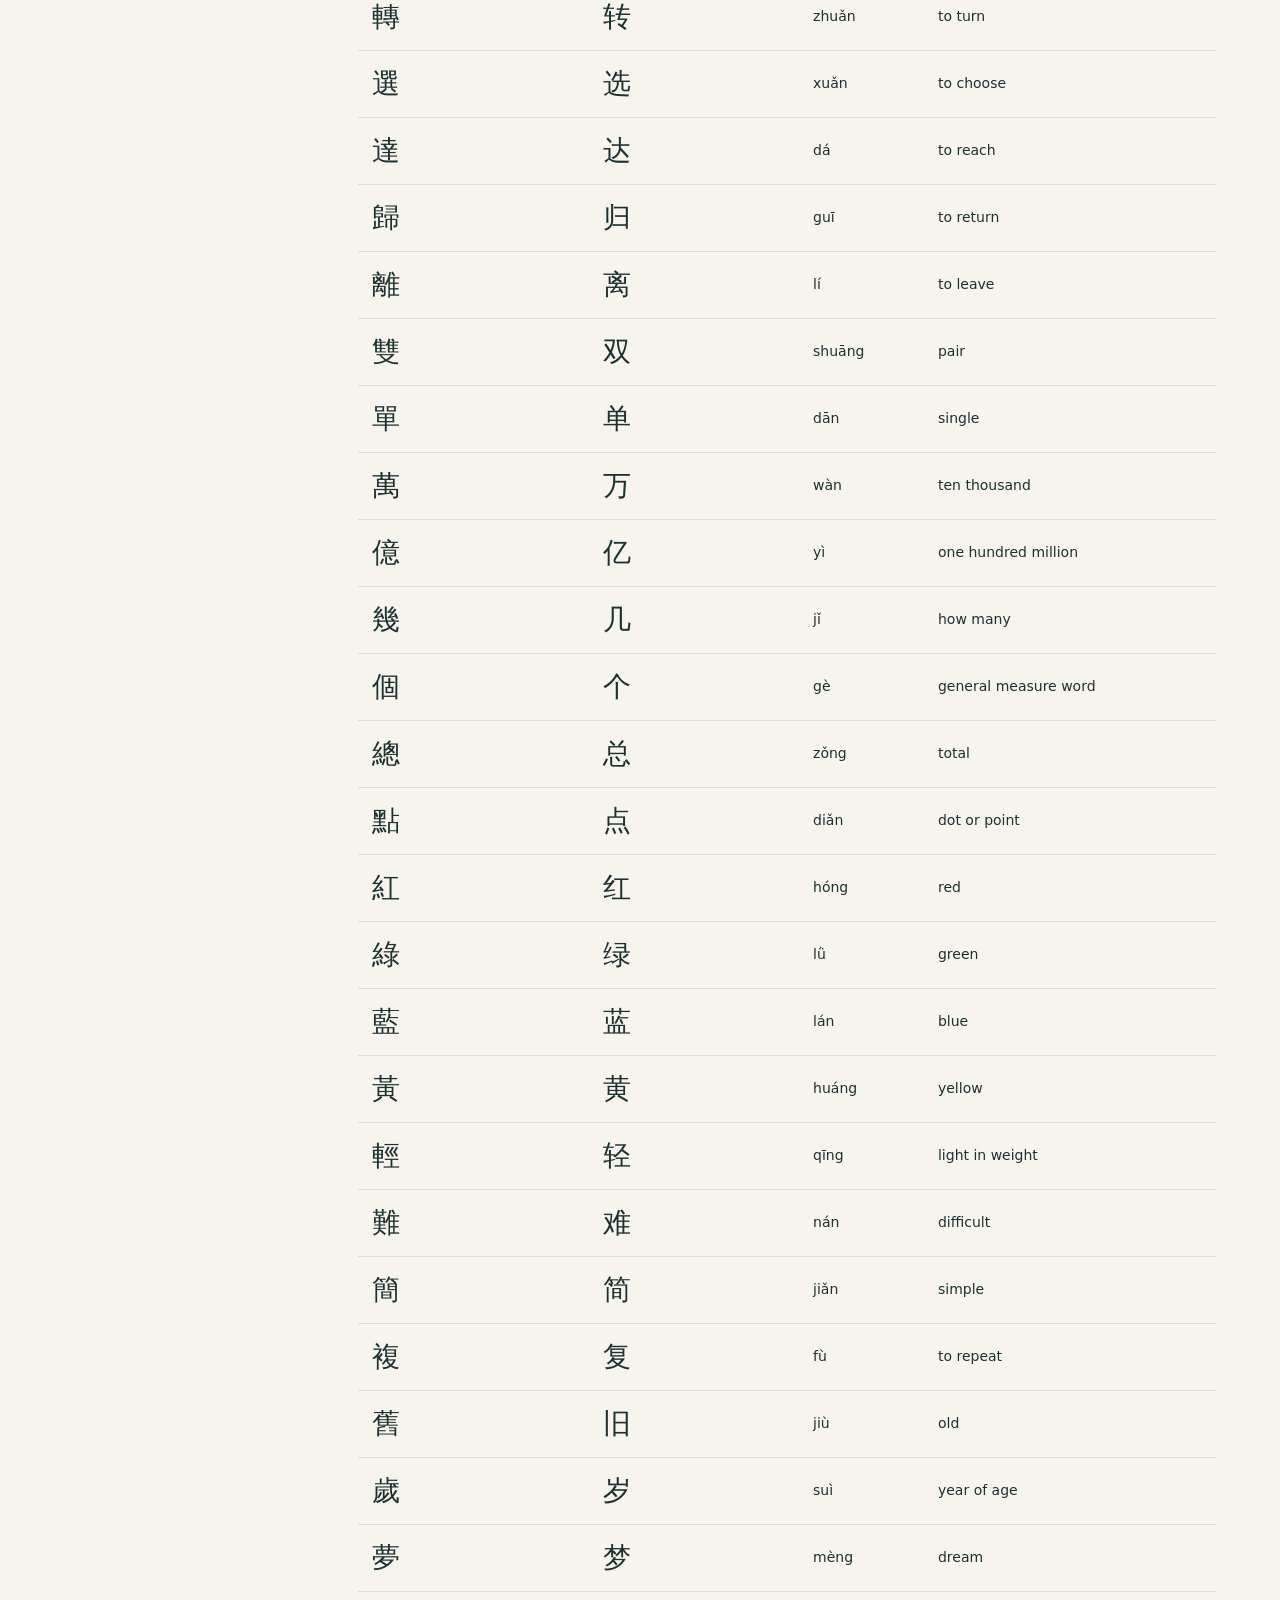
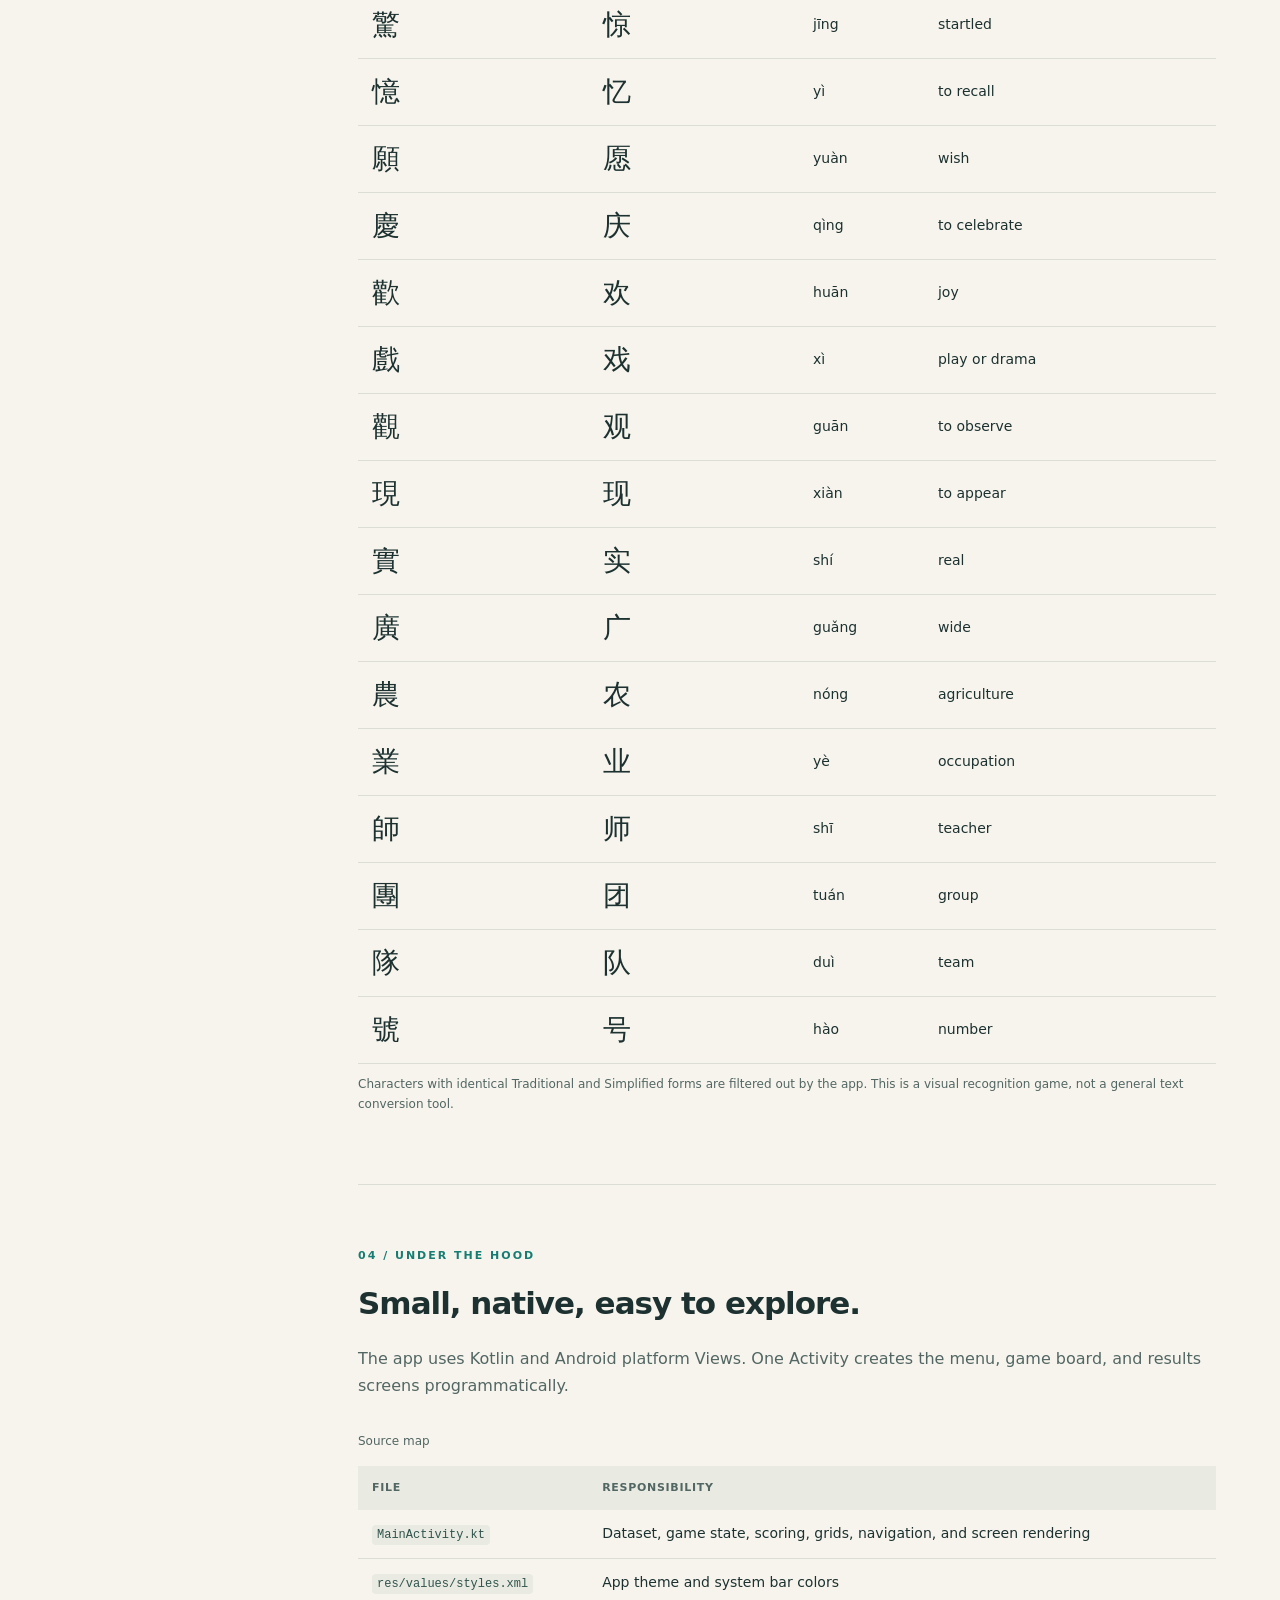
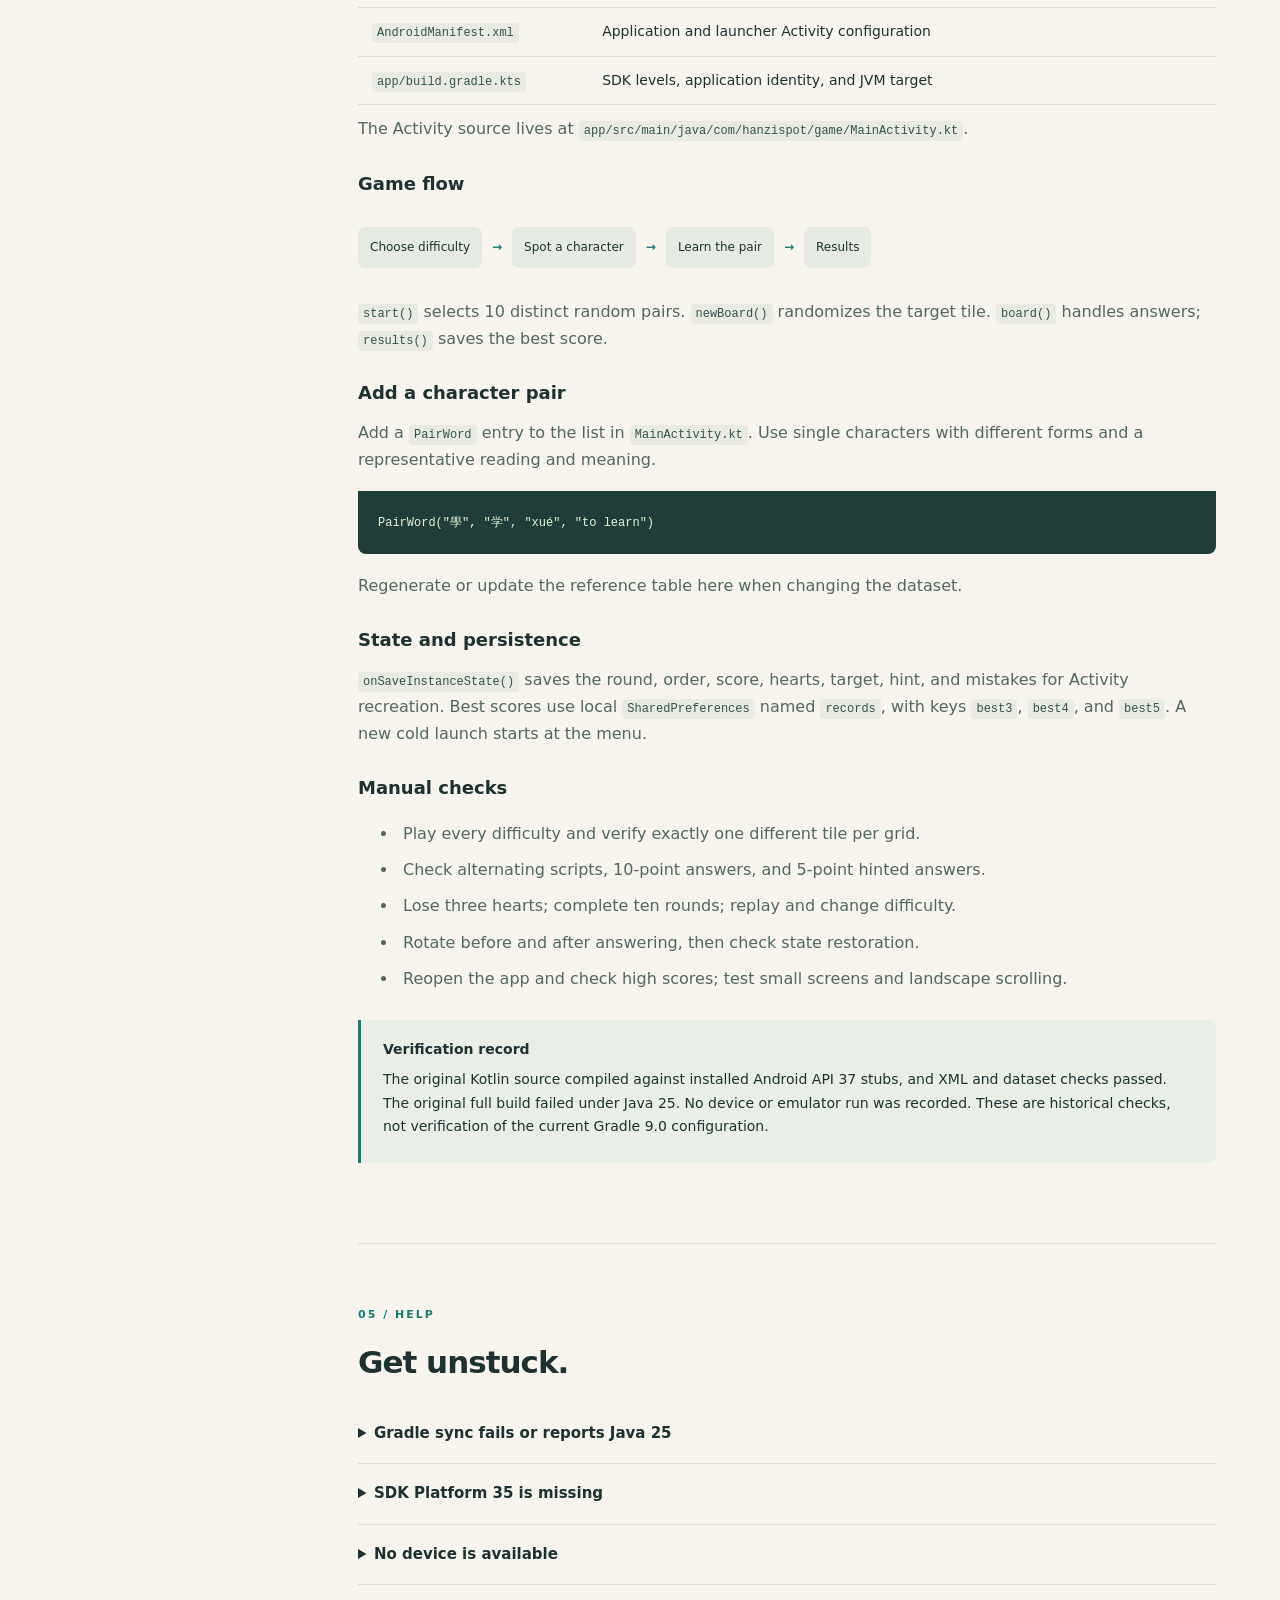
==== commit 934dd6ce: "Expand Hanzi vocabulary and add pronunciation playback" ====
--- a/docs/index.html
+++ b/docs/index.html
@@ -4,13 +4,13 @@
 <header><a class="brand" href="#overview"><span class="mark" lang="zh">漢</span> Hanzi Spot <span class="tag">DOCS</span></a><a class="github" href="https://github.com/DadCanFace/HanziSpot">View on GitHub ↗</a></header>
 <div class="layout"><aside><p class="nav-label">THE HANDBOOK</p><nav aria-label="Documentation"><a href="#overview">Overview</a><a href="#quickstart">Build & run</a><a href="#gameplay">How to play</a><a href="#characters">Character reference</a><a href="#development">Development</a><a href="#troubleshooting">Troubleshooting</a><a href="#privacy">Data & privacy</a></nav><div class="aside-note"><span lang="zh">繁體 / 简体</span><br>Two writing systems.<br>One curious eye.</div></aside>
 <main id="content"><section id="overview" class="hero"><p class="eyebrow">NATIVE ANDROID · KOTLIN</p><h1>A small difference.<br><em>A sharper eye.</em></h1><p class="lede">The handbook for Hanzi Spot. Learn to spot Traditional and Simplified Chinese characters, then explore how the app works.</p><div class="actions"><a class="primary" href="#quickstart">Build your first game →</a><a href="#gameplay">Learn the rules ↓</a></div><div class="hero-pair" aria-label="Traditional xue to Simplified xue"><div><span lang="zh-Hant">學</span><small>TRADITIONAL</small></div><b>→</b><div><span lang="zh-Hans">学</span><small>SIMPLIFIED</small></div><p>xué <span> / </span> to learn</p></div></section>
-<div class="facts"><div><strong>31</strong><span>character pairs</span></div><div><strong>10</strong><span>rounds per game</span></div><div><strong>3</strong><span>difficulty levels</span></div><div><strong>100</strong><span>maximum points</span></div></div>
+<div class="facts"><div><strong>156</strong><span>character pairs</span></div><div><strong>10</strong><span>rounds per game</span></div><div><strong>3</strong><span>difficulty levels</span></div><div><strong>100</strong><span>maximum points</span></div></div>
 <section id="quickstart"><p class="eyebrow">01 / GET STARTED</p><h2>From source to your phone.</h2><p>You need Android Studio, JDK 17 or 21, and Android SDK Platform 35. The app runs on Android 6.0 (API 23) and newer.</p><ol class="steps"><li><h3>Open the project</h3><p>Choose <strong>Open</strong> in Android Studio and select <code>HanziSpot</code>, the folder containing <code>settings.gradle.kts</code>.</p></li><li><h3>Check the Gradle JDK</h3><p>Open Settings → Build, Execution, Deployment → Build Tools → Gradle. Select JDK 17 or 21 for the documented Gradle 8.11.1 baseline.</p></li><li><h3>Sync, then run</h3><p>Install SDK Platform 35 when prompted. Let Gradle sync, choose an emulator or connected phone, and click Run. The first build needs internet for dependencies.</p></li></ol>
 <div class="callout"><strong>Build configuration note</strong><p>The Desktop copy currently specifies Gradle <strong>9.0</strong>, AGP <strong>8.9.1</strong>, and Kotlin <strong>2.2.21</strong>. The original project used Gradle <strong>8.11.1</strong>. This documentation change preserves the current files. If sync fails, restore the original wrapper version and use JDK 17 or 21, or upgrade the build stack together.</p></div>
 <h3>Build from a terminal</h3><p>Run from the project root with your Android SDK configured.</p><div class="code-head"><span>Windows · PowerShell</span><button class="copy" data-copy=".\gradlew.bat :app:assembleDebug">Copy</button></div><pre><code>.\gradlew.bat :app:assembleDebug</code></pre><div class="code-head"><span>macOS / Linux</span><button class="copy" data-copy="sh gradlew :app:assembleDebug">Copy</button></div><pre><code>sh gradlew :app:assembleDebug</code></pre><p>Find the debug APK at <code>app/build/outputs/apk/debug/app-debug.apk</code>.</p></section>
 <section id="gameplay"><p class="eyebrow">02 / THE GAME</p><h2>Find the one that changes.</h2><p>Each grid repeats one character, with a single tile written in the other script. Odd-numbered rounds ask for Traditional; even-numbered rounds ask for Simplified.</p><div class="play-example"><div><h3>Try a practice grid</h3><p>Find the Traditional character among these Simplified characters. This is a website example; it does not affect your Android scores.</p><p id="demo-status" role="status" aria-live="polite">Look closely at the strokes.</p><button id="demo-reset" class="text-button">Reset example ↻</button></div><div id="demo-grid" aria-label="Practice character grid"></div></div>
-<div class="table-wrap"><table><caption>Choose your grid size</caption><thead><tr><th>Difficulty</th><th>Grid</th><th>Tiles</th></tr></thead><tbody><tr><td>Easy</td><td>3 × 3</td><td>9</td></tr><tr><td>Medium</td><td>4 × 4</td><td>16</td></tr><tr><td>Hard</td><td>5 × 5</td><td>25</td></tr></tbody></table></div><ul><li><strong>Correct answer:</strong> earn 10 points and see the pair, pinyin, and meaning.</li><li><strong>Hint:</strong> highlights the correct tile in gold; that round earns 5 points.</li><li><strong>Wrong answer:</strong> lose one heart. A previously wrong tile becomes disabled.</li><li><strong>Finish:</strong> complete 10 rounds or lose all 3 hearts. There is no time limit.</li><li><strong>Records:</strong> best completed-game scores are saved separately for each difficulty.</li></ul><p>Leaving through “Back to menu” asks for confirmation and discards the current game.</p></section>
-<section id="characters"><p class="eyebrow">03 / REFERENCE</p><h2>Meet the character pairs.</h2><p>All 31 playable pairs from the app. Search by either script, pinyin, or English meaning. Readings and meanings are representative; context can introduce other readings.</p><label class="search-label" for="search">Search characters</label><input type="search" id="search" placeholder="Try 學, xué, or book" autocomplete="off"><p class="result-count" id="result-count" role="status">31 pairs</p><div class="table-wrap"><table id="pair-table"><caption class="sr-only">Playable Traditional and Simplified character pairs</caption><thead><tr><th>Traditional 繁體</th><th>Simplified 简体</th><th>Pinyin</th><th>Meaning</th></tr></thead><tbody><tr><td lang="zh-Hant">學</td><td lang="zh-Hans">学</td><td>xué</td><td>to learn</td></tr>
+<div class="table-wrap"><table><caption>Choose your grid size</caption><thead><tr><th>Difficulty</th><th>Grid</th><th>Tiles</th></tr></thead><tbody><tr><td>Easy</td><td>3 × 3</td><td>9</td></tr><tr><td>Medium</td><td>4 × 4</td><td>16</td></tr><tr><td>Hard</td><td>5 × 5</td><td>25</td></tr></tbody></table></div><ul><li><strong>Correct answer:</strong> earn 10 points and see the pair, pinyin, and meaning.</li><li><strong>Hint:</strong> highlights the correct tile in gold; that round earns 5 points.</li><li><strong>Wrong answer:</strong> lose one heart. A previously wrong tile becomes disabled.</li><li><strong>Finish:</strong> complete 10 rounds or lose all 3 hearts. There is no time limit.</li><li><strong>Records:</strong> best completed-game scores are saved separately for each difficulty.</li></ul><p>Tap the character pair’s <strong>Listen</strong> button after a correct answer to choose Mandarin or Cantonese. Playback uses an installed offline voice in Android’s text-to-speech settings. The engine may choose a different reading for characters with multiple pronunciations.</p><p>Leaving through “Back to menu” asks for confirmation and discards the current game.</p></section>
+<section id="characters"><p class="eyebrow">03 / REFERENCE</p><h2>Meet the character pairs.</h2><p>All 156 playable pairs from the app. Search by either script, pinyin, or English meaning. Readings and meanings are representative; context can introduce other readings.</p><label class="search-label" for="search">Search characters</label><input type="search" id="search" placeholder="Try 學, xué, or book" autocomplete="off"><p class="result-count" id="result-count" role="status">156 pairs</p><div class="table-wrap"><table id="pair-table"><caption class="sr-only">Playable Traditional and Simplified character pairs</caption><thead><tr><th>Traditional 繁體</th><th>Simplified 简体</th><th>Pinyin</th><th>Meaning</th></tr></thead><tbody><tr><td lang="zh-Hant">學</td><td lang="zh-Hans">学</td><td>xué</td><td>to learn</td></tr>
 <tr><td lang="zh-Hant">書</td><td lang="zh-Hans">书</td><td>shū</td><td>book</td></tr>
 <tr><td lang="zh-Hant">國</td><td lang="zh-Hans">国</td><td>guó</td><td>country</td></tr>
 <tr><td lang="zh-Hant">門</td><td lang="zh-Hans">门</td><td>mén</td><td>door</td></tr>
@@ -40,7 +40,132 @@
 <tr><td lang="zh-Hant">葉</td><td lang="zh-Hans">叶</td><td>yè</td><td>leaf</td></tr>
 <tr><td lang="zh-Hant">樹</td><td lang="zh-Hans">树</td><td>shù</td><td>tree</td></tr>
 <tr><td lang="zh-Hant">買</td><td lang="zh-Hans">买</td><td>mǎi</td><td>to buy</td></tr>
-<tr><td lang="zh-Hant">賣</td><td lang="zh-Hans">卖</td><td>mài</td><td>to sell</td></tr></tbody></table></div><p id="no-results" hidden>No matching pairs. Try another character or meaning.</p><p class="small">Characters with identical Traditional and Simplified forms are filtered out by the app. This is a visual recognition game, not a general text conversion tool.</p></section>
+<tr><td lang="zh-Hant">賣</td><td lang="zh-Hans">卖</td><td>mài</td><td>to sell</td></tr>
+<tr><td lang="zh-Hant">鐘</td><td lang="zh-Hans">钟</td><td>zhōng</td><td>clock</td></tr>
+<tr><td lang="zh-Hant">鏡</td><td lang="zh-Hans">镜</td><td>jìng</td><td>mirror</td></tr>
+<tr><td lang="zh-Hant">燈</td><td lang="zh-Hans">灯</td><td>dēng</td><td>lamp</td></tr>
+<tr><td lang="zh-Hant">傘</td><td lang="zh-Hans">伞</td><td>sǎn</td><td>umbrella</td></tr>
+<tr><td lang="zh-Hant">紙</td><td lang="zh-Hans">纸</td><td>zhǐ</td><td>paper</td></tr>
+<tr><td lang="zh-Hant">筆</td><td lang="zh-Hans">笔</td><td>bǐ</td><td>pen</td></tr>
+<tr><td lang="zh-Hant">畫</td><td lang="zh-Hans">画</td><td>huà</td><td>painting</td></tr>
+<tr><td lang="zh-Hant">頁</td><td lang="zh-Hans">页</td><td>yè</td><td>page</td></tr>
+<tr><td lang="zh-Hant">線</td><td lang="zh-Hans">线</td><td>xiàn</td><td>thread</td></tr>
+<tr><td lang="zh-Hant">網</td><td lang="zh-Hans">网</td><td>wǎng</td><td>net</td></tr>
+<tr><td lang="zh-Hant">繩</td><td lang="zh-Hans">绳</td><td>shéng</td><td>rope</td></tr>
+<tr><td lang="zh-Hant">籃</td><td lang="zh-Hans">篮</td><td>lán</td><td>basket</td></tr>
+<tr><td lang="zh-Hant">盤</td><td lang="zh-Hans">盘</td><td>pán</td><td>plate</td></tr>
+<tr><td lang="zh-Hant">鍋</td><td lang="zh-Hans">锅</td><td>guō</td><td>pot</td></tr>
+<tr><td lang="zh-Hant">鑰</td><td lang="zh-Hans">钥</td><td>yào</td><td>key</td></tr>
+<tr><td lang="zh-Hant">鎖</td><td lang="zh-Hans">锁</td><td>suǒ</td><td>lock</td></tr>
+<tr><td lang="zh-Hant">鐵</td><td lang="zh-Hans">铁</td><td>tiě</td><td>iron</td></tr>
+<tr><td lang="zh-Hant">銅</td><td lang="zh-Hans">铜</td><td>tóng</td><td>copper</td></tr>
+<tr><td lang="zh-Hant">銀</td><td lang="zh-Hans">银</td><td>yín</td><td>silver</td></tr>
+<tr><td lang="zh-Hant">錢</td><td lang="zh-Hans">钱</td><td>qián</td><td>money</td></tr>
+<tr><td lang="zh-Hant">橋</td><td lang="zh-Hans">桥</td><td>qiáo</td><td>bridge</td></tr>
+<tr><td lang="zh-Hant">樓</td><td lang="zh-Hans">楼</td><td>lóu</td><td>building</td></tr>
+<tr><td lang="zh-Hant">園</td><td lang="zh-Hans">园</td><td>yuán</td><td>garden</td></tr>
+<tr><td lang="zh-Hant">島</td><td lang="zh-Hans">岛</td><td>dǎo</td><td>island</td></tr>
+<tr><td lang="zh-Hant">灣</td><td lang="zh-Hans">湾</td><td>wān</td><td>bay</td></tr>
+<tr><td lang="zh-Hant">灘</td><td lang="zh-Hans">滩</td><td>tān</td><td>beach</td></tr>
+<tr><td lang="zh-Hant">嶺</td><td lang="zh-Hans">岭</td><td>lǐng</td><td>mountain ridge</td></tr>
+<tr><td lang="zh-Hant">霧</td><td lang="zh-Hans">雾</td><td>wù</td><td>fog</td></tr>
+<tr><td lang="zh-Hant">塵</td><td lang="zh-Hans">尘</td><td>chén</td><td>dust</td></tr>
+<tr><td lang="zh-Hant">煙</td><td lang="zh-Hans">烟</td><td>yān</td><td>smoke</td></tr>
+<tr><td lang="zh-Hant">陽</td><td lang="zh-Hans">阳</td><td>yáng</td><td>sun</td></tr>
+<tr><td lang="zh-Hant">陰</td><td lang="zh-Hans">阴</td><td>yīn</td><td>shade</td></tr>
+<tr><td lang="zh-Hant">蟲</td><td lang="zh-Hans">虫</td><td>chóng</td><td>insect</td></tr>
+<tr><td lang="zh-Hant">蝦</td><td lang="zh-Hans">虾</td><td>xiā</td><td>shrimp</td></tr>
+<tr><td lang="zh-Hant">龜</td><td lang="zh-Hans">龟</td><td>guī</td><td>turtle</td></tr>
+<tr><td lang="zh-Hant">鴨</td><td lang="zh-Hans">鸭</td><td>yā</td><td>duck</td></tr>
+<tr><td lang="zh-Hant">鵝</td><td lang="zh-Hans">鹅</td><td>é</td><td>goose</td></tr>
+<tr><td lang="zh-Hant">雞</td><td lang="zh-Hans">鸡</td><td>jī</td><td>chicken</td></tr>
+<tr><td lang="zh-Hant">豬</td><td lang="zh-Hans">猪</td><td>zhū</td><td>pig</td></tr>
+<tr><td lang="zh-Hant">獅</td><td lang="zh-Hans">狮</td><td>shī</td><td>lion</td></tr>
+<tr><td lang="zh-Hant">獵</td><td lang="zh-Hans">猎</td><td>liè</td><td>to hunt</td></tr>
+<tr><td lang="zh-Hant">獸</td><td lang="zh-Hans">兽</td><td>shòu</td><td>beast</td></tr>
+<tr><td lang="zh-Hant">驢</td><td lang="zh-Hans">驴</td><td>lǘ</td><td>donkey</td></tr>
+<tr><td lang="zh-Hant">駱</td><td lang="zh-Hans">骆</td><td>luò</td><td>camel (as in 駱駝)</td></tr>
+<tr><td lang="zh-Hant">蘋</td><td lang="zh-Hans">苹</td><td>píng</td><td>apple (as in 蘋果)</td></tr>
+<tr><td lang="zh-Hant">蘿</td><td lang="zh-Hans">萝</td><td>luó</td><td>radish (as in 蘿蔔)</td></tr>
+<tr><td lang="zh-Hant">蔥</td><td lang="zh-Hans">葱</td><td>cōng</td><td>scallion</td></tr>
+<tr><td lang="zh-Hant">麥</td><td lang="zh-Hans">麦</td><td>mài</td><td>wheat</td></tr>
+<tr><td lang="zh-Hant">麵</td><td lang="zh-Hans">面</td><td>miàn</td><td>flour or noodles</td></tr>
+<tr><td lang="zh-Hant">餅</td><td lang="zh-Hans">饼</td><td>bǐng</td><td>flatbread</td></tr>
+<tr><td lang="zh-Hant">飯</td><td lang="zh-Hans">饭</td><td>fàn</td><td>cooked rice</td></tr>
+<tr><td lang="zh-Hant">飽</td><td lang="zh-Hans">饱</td><td>bǎo</td><td>full after eating</td></tr>
+<tr><td lang="zh-Hant">餓</td><td lang="zh-Hans">饿</td><td>è</td><td>hungry</td></tr>
+<tr><td lang="zh-Hant">飲</td><td lang="zh-Hans">饮</td><td>yǐn</td><td>to drink</td></tr>
+<tr><td lang="zh-Hant">湯</td><td lang="zh-Hans">汤</td><td>tāng</td><td>soup</td></tr>
+<tr><td lang="zh-Hant">鹽</td><td lang="zh-Hans">盐</td><td>yán</td><td>salt</td></tr>
+<tr><td lang="zh-Hant">藥</td><td lang="zh-Hans">药</td><td>yào</td><td>medicine</td></tr>
+<tr><td lang="zh-Hant">醫</td><td lang="zh-Hans">医</td><td>yī</td><td>medicine or doctor</td></tr>
+<tr><td lang="zh-Hant">膚</td><td lang="zh-Hans">肤</td><td>fū</td><td>skin</td></tr>
+<tr><td lang="zh-Hant">齒</td><td lang="zh-Hans">齿</td><td>chǐ</td><td>tooth</td></tr>
+<tr><td lang="zh-Hant">齡</td><td lang="zh-Hans">龄</td><td>líng</td><td>age</td></tr>
+<tr><td lang="zh-Hant">髮</td><td lang="zh-Hans">发</td><td>fà</td><td>hair</td></tr>
+<tr><td lang="zh-Hant">臉</td><td lang="zh-Hans">脸</td><td>liǎn</td><td>face</td></tr>
+<tr><td lang="zh-Hant">腳</td><td lang="zh-Hans">脚</td><td>jiǎo</td><td>foot</td></tr>
+<tr><td lang="zh-Hant">腦</td><td lang="zh-Hans">脑</td><td>nǎo</td><td>brain</td></tr>
+<tr><td lang="zh-Hant">聲</td><td lang="zh-Hans">声</td><td>shēng</td><td>sound</td></tr>
+<tr><td lang="zh-Hant">響</td><td lang="zh-Hans">响</td><td>xiǎng</td><td>to sound</td></tr>
+<tr><td lang="zh-Hant">讀</td><td lang="zh-Hans">读</td><td>dú</td><td>to read</td></tr>
+<tr><td lang="zh-Hant">寫</td><td lang="zh-Hans">写</td><td>xiě</td><td>to write</td></tr>
+<tr><td lang="zh-Hant">問</td><td lang="zh-Hans">问</td><td>wèn</td><td>to ask</td></tr>
+<tr><td lang="zh-Hant">認</td><td lang="zh-Hans">认</td><td>rèn</td><td>to recognize</td></tr>
+<tr><td lang="zh-Hant">識</td><td lang="zh-Hans">识</td><td>shí</td><td>to know</td></tr>
+<tr><td lang="zh-Hant">記</td><td lang="zh-Hans">记</td><td>jì</td><td>to remember</td></tr>
+<tr><td lang="zh-Hant">講</td><td lang="zh-Hans">讲</td><td>jiǎng</td><td>to talk</td></tr>
+<tr><td lang="zh-Hant">請</td><td lang="zh-Hans">请</td><td>qǐng</td><td>please</td></tr>
+<tr><td lang="zh-Hant">謝</td><td lang="zh-Hans">谢</td><td>xiè</td><td>to thank</td></tr>
+<tr><td lang="zh-Hant">試</td><td lang="zh-Hans">试</td><td>shì</td><td>to try</td></tr>
+<tr><td lang="zh-Hant">課</td><td lang="zh-Hans">课</td><td>kè</td><td>lesson</td></tr>
+<tr><td lang="zh-Hant">練</td><td lang="zh-Hans">练</td><td>liàn</td><td>to practice</td></tr>
+<tr><td lang="zh-Hant">習</td><td lang="zh-Hans">习</td><td>xí</td><td>to study</td></tr>
+<tr><td lang="zh-Hant">親</td><td lang="zh-Hans">亲</td><td>qīn</td><td>close or related</td></tr>
+<tr><td lang="zh-Hant">遠</td><td lang="zh-Hans">远</td><td>yuǎn</td><td>far</td></tr>
+<tr><td lang="zh-Hant">進</td><td lang="zh-Hans">进</td><td>jìn</td><td>to enter</td></tr>
+<tr><td lang="zh-Hant">過</td><td lang="zh-Hans">过</td><td>guò</td><td>to pass</td></tr>
+<tr><td lang="zh-Hant">運</td><td lang="zh-Hans">运</td><td>yùn</td><td>to transport</td></tr>
+<tr><td lang="zh-Hant">轉</td><td lang="zh-Hans">转</td><td>zhuǎn</td><td>to turn</td></tr>
+<tr><td lang="zh-Hant">選</td><td lang="zh-Hans">选</td><td>xuǎn</td><td>to choose</td></tr>
+<tr><td lang="zh-Hant">達</td><td lang="zh-Hans">达</td><td>dá</td><td>to reach</td></tr>
+<tr><td lang="zh-Hant">歸</td><td lang="zh-Hans">归</td><td>guī</td><td>to return</td></tr>
+<tr><td lang="zh-Hant">離</td><td lang="zh-Hans">离</td><td>lí</td><td>to leave</td></tr>
+<tr><td lang="zh-Hant">雙</td><td lang="zh-Hans">双</td><td>shuāng</td><td>pair</td></tr>
+<tr><td lang="zh-Hant">單</td><td lang="zh-Hans">单</td><td>dān</td><td>single</td></tr>
+<tr><td lang="zh-Hant">萬</td><td lang="zh-Hans">万</td><td>wàn</td><td>ten thousand</td></tr>
+<tr><td lang="zh-Hant">億</td><td lang="zh-Hans">亿</td><td>yì</td><td>one hundred million</td></tr>
+<tr><td lang="zh-Hant">幾</td><td lang="zh-Hans">几</td><td>jǐ</td><td>how many</td></tr>
+<tr><td lang="zh-Hant">個</td><td lang="zh-Hans">个</td><td>gè</td><td>general measure word</td></tr>
+<tr><td lang="zh-Hant">總</td><td lang="zh-Hans">总</td><td>zǒng</td><td>total</td></tr>
+<tr><td lang="zh-Hant">點</td><td lang="zh-Hans">点</td><td>diǎn</td><td>dot or point</td></tr>
+<tr><td lang="zh-Hant">紅</td><td lang="zh-Hans">红</td><td>hóng</td><td>red</td></tr>
+<tr><td lang="zh-Hant">綠</td><td lang="zh-Hans">绿</td><td>lǜ</td><td>green</td></tr>
+<tr><td lang="zh-Hant">藍</td><td lang="zh-Hans">蓝</td><td>lán</td><td>blue</td></tr>
+<tr><td lang="zh-Hant">黃</td><td lang="zh-Hans">黄</td><td>huáng</td><td>yellow</td></tr>
+<tr><td lang="zh-Hant">輕</td><td lang="zh-Hans">轻</td><td>qīng</td><td>light in weight</td></tr>
+<tr><td lang="zh-Hant">難</td><td lang="zh-Hans">难</td><td>nán</td><td>difficult</td></tr>
+<tr><td lang="zh-Hant">簡</td><td lang="zh-Hans">简</td><td>jiǎn</td><td>simple</td></tr>
+<tr><td lang="zh-Hant">複</td><td lang="zh-Hans">复</td><td>fù</td><td>to repeat</td></tr>
+<tr><td lang="zh-Hant">舊</td><td lang="zh-Hans">旧</td><td>jiù</td><td>old</td></tr>
+<tr><td lang="zh-Hant">歲</td><td lang="zh-Hans">岁</td><td>suì</td><td>year of age</td></tr>
+<tr><td lang="zh-Hant">夢</td><td lang="zh-Hans">梦</td><td>mèng</td><td>dream</td></tr>
+<tr><td lang="zh-Hant">驚</td><td lang="zh-Hans">惊</td><td>jīng</td><td>startled</td></tr>
+<tr><td lang="zh-Hant">憶</td><td lang="zh-Hans">忆</td><td>yì</td><td>to recall</td></tr>
+<tr><td lang="zh-Hant">願</td><td lang="zh-Hans">愿</td><td>yuàn</td><td>wish</td></tr>
+<tr><td lang="zh-Hant">慶</td><td lang="zh-Hans">庆</td><td>qìng</td><td>to celebrate</td></tr>
+<tr><td lang="zh-Hant">歡</td><td lang="zh-Hans">欢</td><td>huān</td><td>joy</td></tr>
+<tr><td lang="zh-Hant">戲</td><td lang="zh-Hans">戏</td><td>xì</td><td>play or drama</td></tr>
+<tr><td lang="zh-Hant">觀</td><td lang="zh-Hans">观</td><td>guān</td><td>to observe</td></tr>
+<tr><td lang="zh-Hant">現</td><td lang="zh-Hans">现</td><td>xiàn</td><td>to appear</td></tr>
+<tr><td lang="zh-Hant">實</td><td lang="zh-Hans">实</td><td>shí</td><td>real</td></tr>
+<tr><td lang="zh-Hant">廣</td><td lang="zh-Hans">广</td><td>guǎng</td><td>wide</td></tr>
+<tr><td lang="zh-Hant">農</td><td lang="zh-Hans">农</td><td>nóng</td><td>agriculture</td></tr>
+<tr><td lang="zh-Hant">業</td><td lang="zh-Hans">业</td><td>yè</td><td>occupation</td></tr>
+<tr><td lang="zh-Hant">師</td><td lang="zh-Hans">师</td><td>shī</td><td>teacher</td></tr>
+<tr><td lang="zh-Hant">團</td><td lang="zh-Hans">团</td><td>tuán</td><td>group</td></tr>
+<tr><td lang="zh-Hant">隊</td><td lang="zh-Hans">队</td><td>duì</td><td>team</td></tr>
+<tr><td lang="zh-Hant">號</td><td lang="zh-Hans">号</td><td>hào</td><td>number</td></tr></tbody></table></div><p id="no-results" hidden>No matching pairs. Try another character or meaning.</p><p class="small">Characters with identical Traditional and Simplified forms are filtered out by the app. This is a visual recognition game, not a general text conversion tool.</p></section>
 <section id="development"><p class="eyebrow">04 / UNDER THE HOOD</p><h2>Small, native, easy to explore.</h2><p>The app uses Kotlin and Android platform Views. One Activity creates the menu, game board, and results screens programmatically.</p><div class="table-wrap"><table><caption>Source map</caption><thead><tr><th>File</th><th>Responsibility</th></tr></thead><tbody><tr><td><code>MainActivity.kt</code></td><td>Dataset, game state, scoring, grids, navigation, and screen rendering</td></tr><tr><td><code>res/values/styles.xml</code></td><td>App theme and system bar colors</td></tr><tr><td><code>AndroidManifest.xml</code></td><td>Application and launcher Activity configuration</td></tr><tr><td><code>app/build.gradle.kts</code></td><td>SDK levels, application identity, and JVM target</td></tr></tbody></table></div><p>The Activity source lives at <code>app/src/main/java/com/hanzispot/game/MainActivity.kt</code>.</p><h3>Game flow</h3><div class="flow"><span>Choose difficulty</span><b>→</b><span>Spot a character</span><b>→</b><span>Learn the pair</span><b>→</b><span>Results</span></div><p><code>start()</code> selects 10 distinct random pairs. <code>newBoard()</code> randomizes the target tile. <code>board()</code> handles answers; <code>results()</code> saves the best score.</p><h3>Add a character pair</h3><p>Add a <code>PairWord</code> entry to the list in <code>MainActivity.kt</code>. Use single characters with different forms and a representative reading and meaning.</p><pre><code>PairWord("學", "学", "xué", "to learn")</code></pre><p>Regenerate or update the reference table here when changing the dataset.</p><h3>State and persistence</h3><p><code>onSaveInstanceState()</code> saves the round, order, score, hearts, target, hint, and mistakes for Activity recreation. Best scores use local <code>SharedPreferences</code> named <code>records</code>, with keys <code>best3</code>, <code>best4</code>, and <code>best5</code>. A new cold launch starts at the menu.</p><h3>Manual checks</h3><ul><li>Play every difficulty and verify exactly one different tile per grid.</li><li>Check alternating scripts, 10-point answers, and 5-point hinted answers.</li><li>Lose three hearts; complete ten rounds; replay and change difficulty.</li><li>Rotate before and after answering, then check state restoration.</li><li>Reopen the app and check high scores; test small screens and landscape scrolling.</li></ul><div class="callout neutral"><strong>Verification record</strong><p>The original Kotlin source compiled against installed Android API 37 stubs, and XML and dataset checks passed. The original full build failed under Java 25. No device or emulator run was recorded. These are historical checks, not verification of the current Gradle 9.0 configuration.</p></div></section>
 <section id="troubleshooting"><p class="eyebrow">05 / HELP</p><h2>Get unstuck.</h2><details><summary>Gradle sync fails or reports Java 25</summary><p>Check your Gradle JDK, not only the IDE runtime. For the original Gradle 8.11.1 configuration, choose JDK 17 or 21. The current Desktop wrapper is Gradle 9.0; see the configuration note above before changing versions.</p></details><details><summary>SDK Platform 35 is missing</summary><p>Open Android Studio’s SDK Manager and install Android SDK Platform 35. Ensure <code>local.properties</code> points to your local SDK, or set <code>ANDROID_HOME</code>. Do not commit machine-specific SDK paths.</p></details><details><summary>No device is available</summary><p>Create an Android Virtual Device in Device Manager, or connect a phone with USB debugging enabled and approve its debugging prompt. Use API 23 or newer.</p></details><details><summary>The website does not load at /docs</summary><p>This folder is a static site. Serve the project root to visit <code>/docs/</code>, or open <code>docs/index.html</code> directly. For GitHub Pages, select a branch and the <code>/docs</code> folder as the publishing source in the repository’s Pages settings. Pushing files alone does not enable Pages.</p></details></section>
 <section id="privacy"><p class="eyebrow">06 / ON YOUR DEVICE</p><h2>Play offline. Keep scores local.</h2><p>The current app manifest requests no network permission. Gameplay needs no account, advertising service, or remote backend. Best scores stay in the app’s local preferences.</p><p>Android system backup may include application data because backup is enabled in the manifest. Clearing app data resets local preferences; system restore behavior depends on the device’s backup settings.</p><p class="small">This documentation uses no external fonts, trackers, or JavaScript dependencies. The practice grid is temporary and does not save results.</p></section>
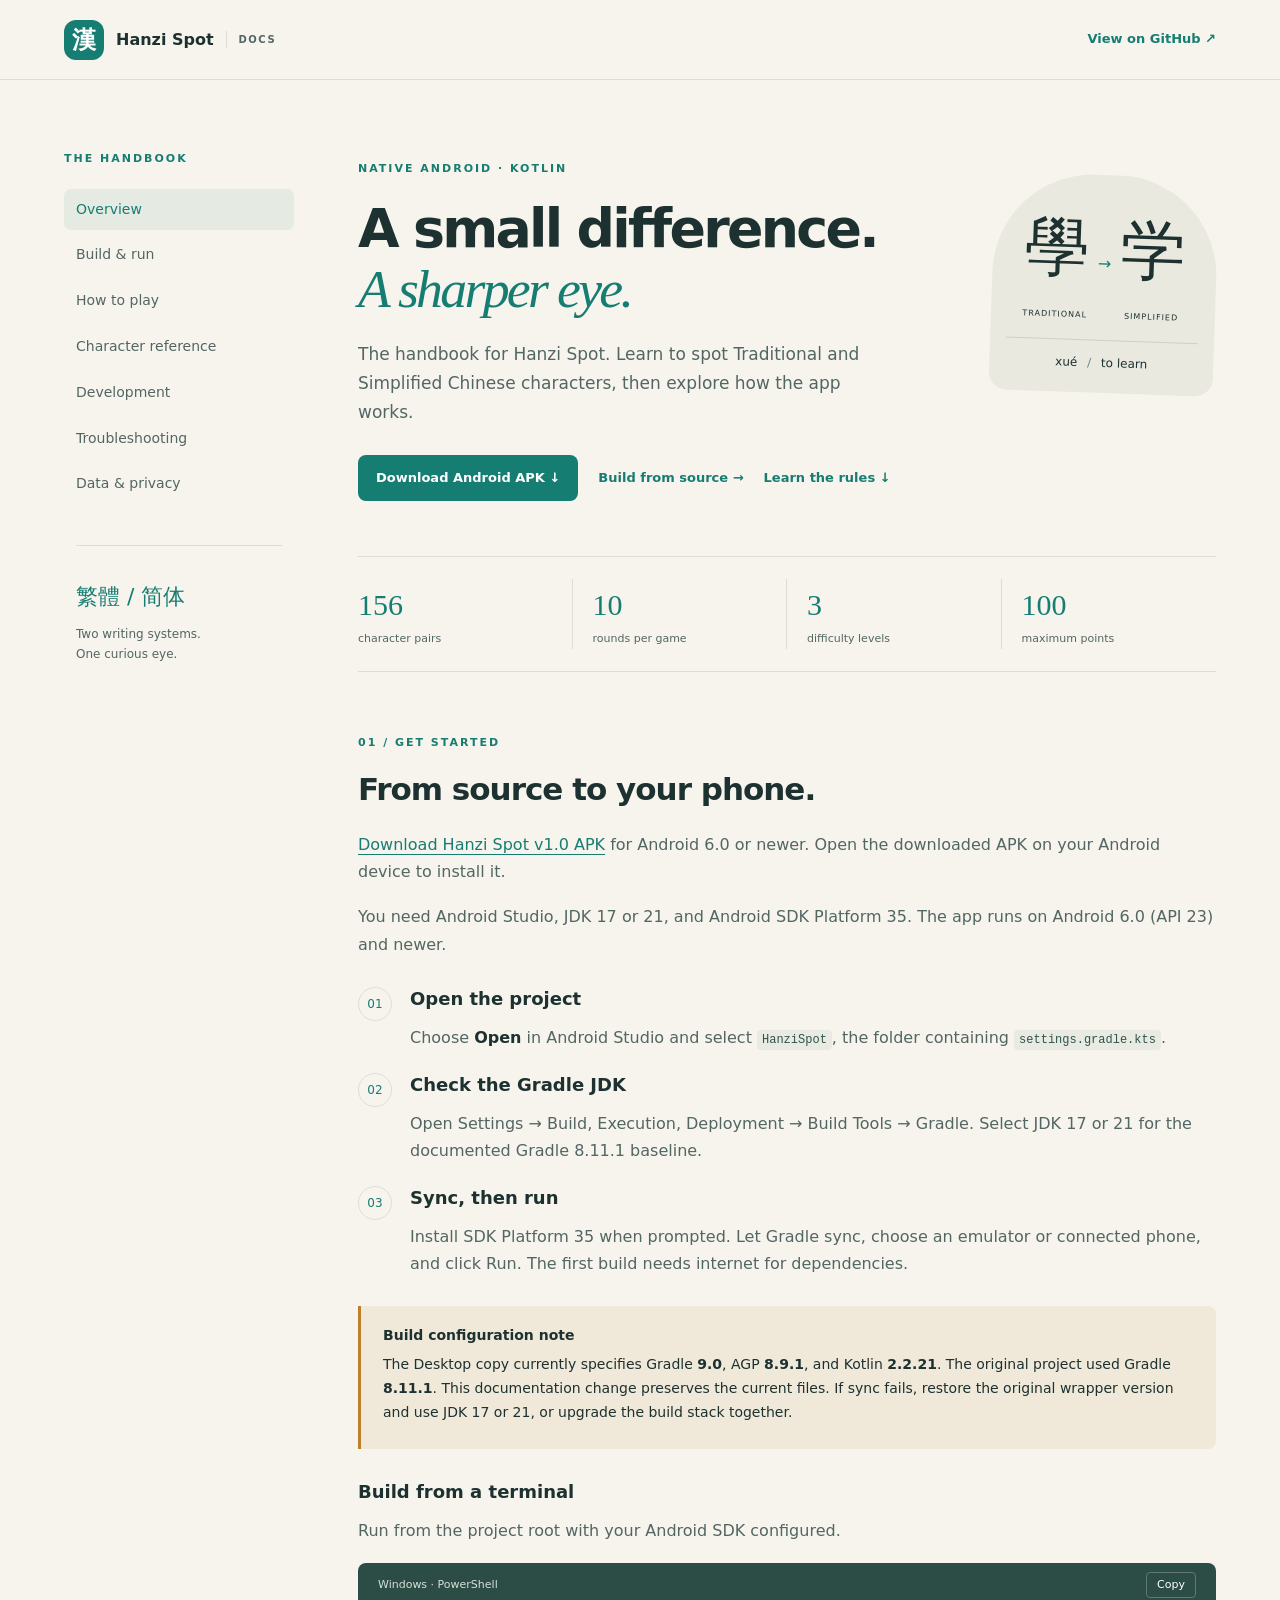
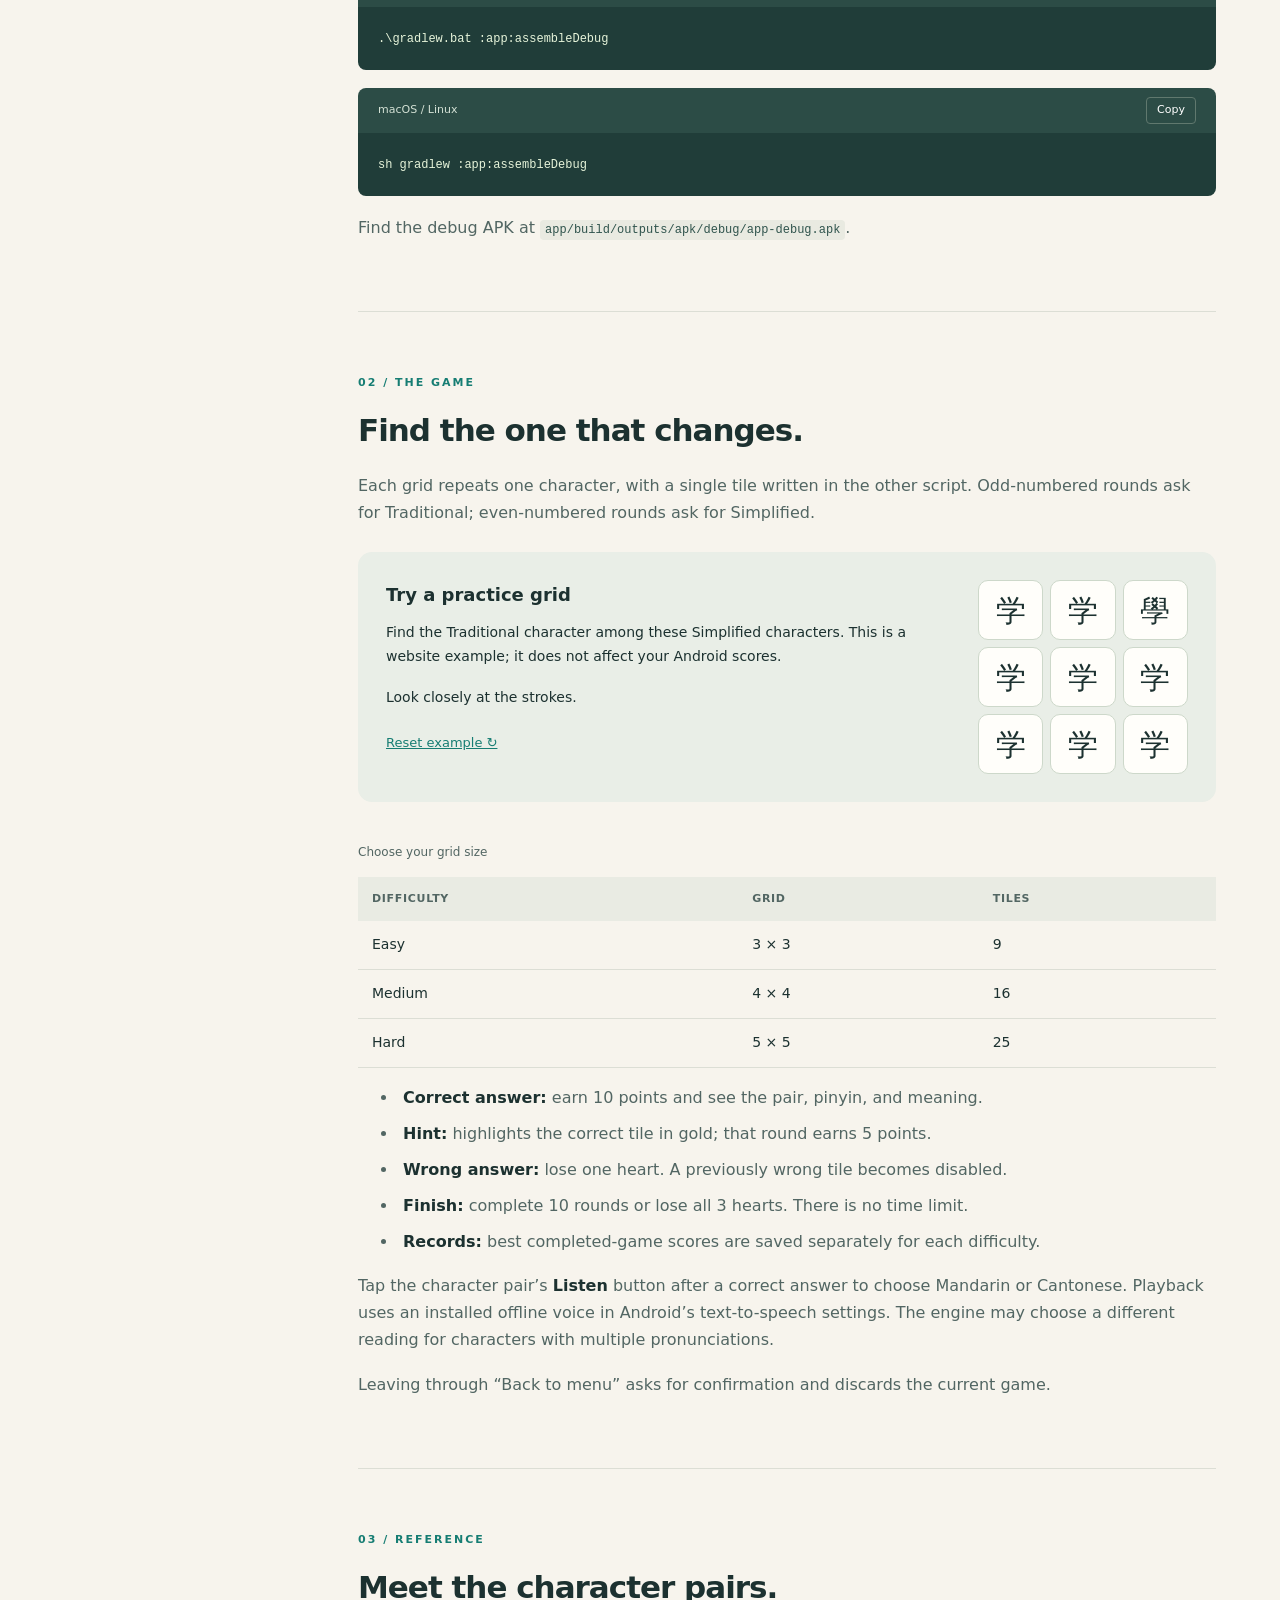
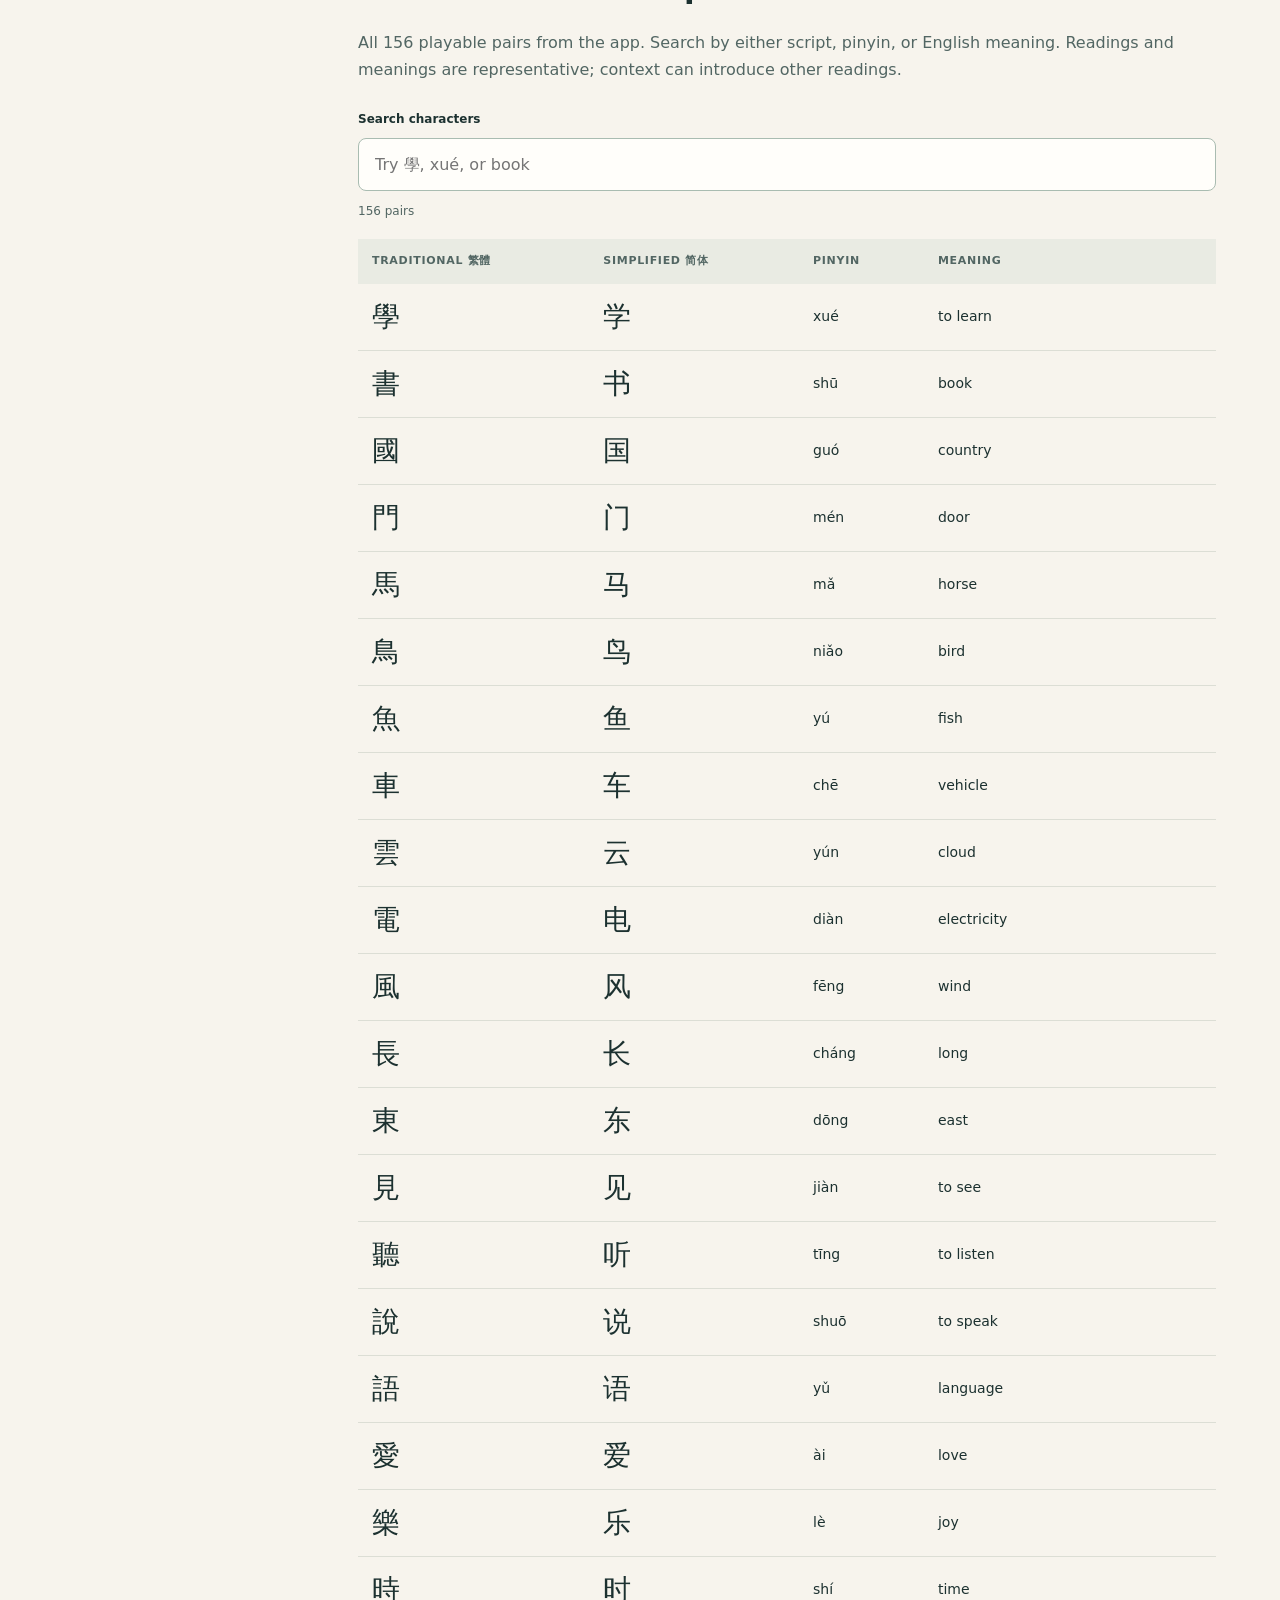
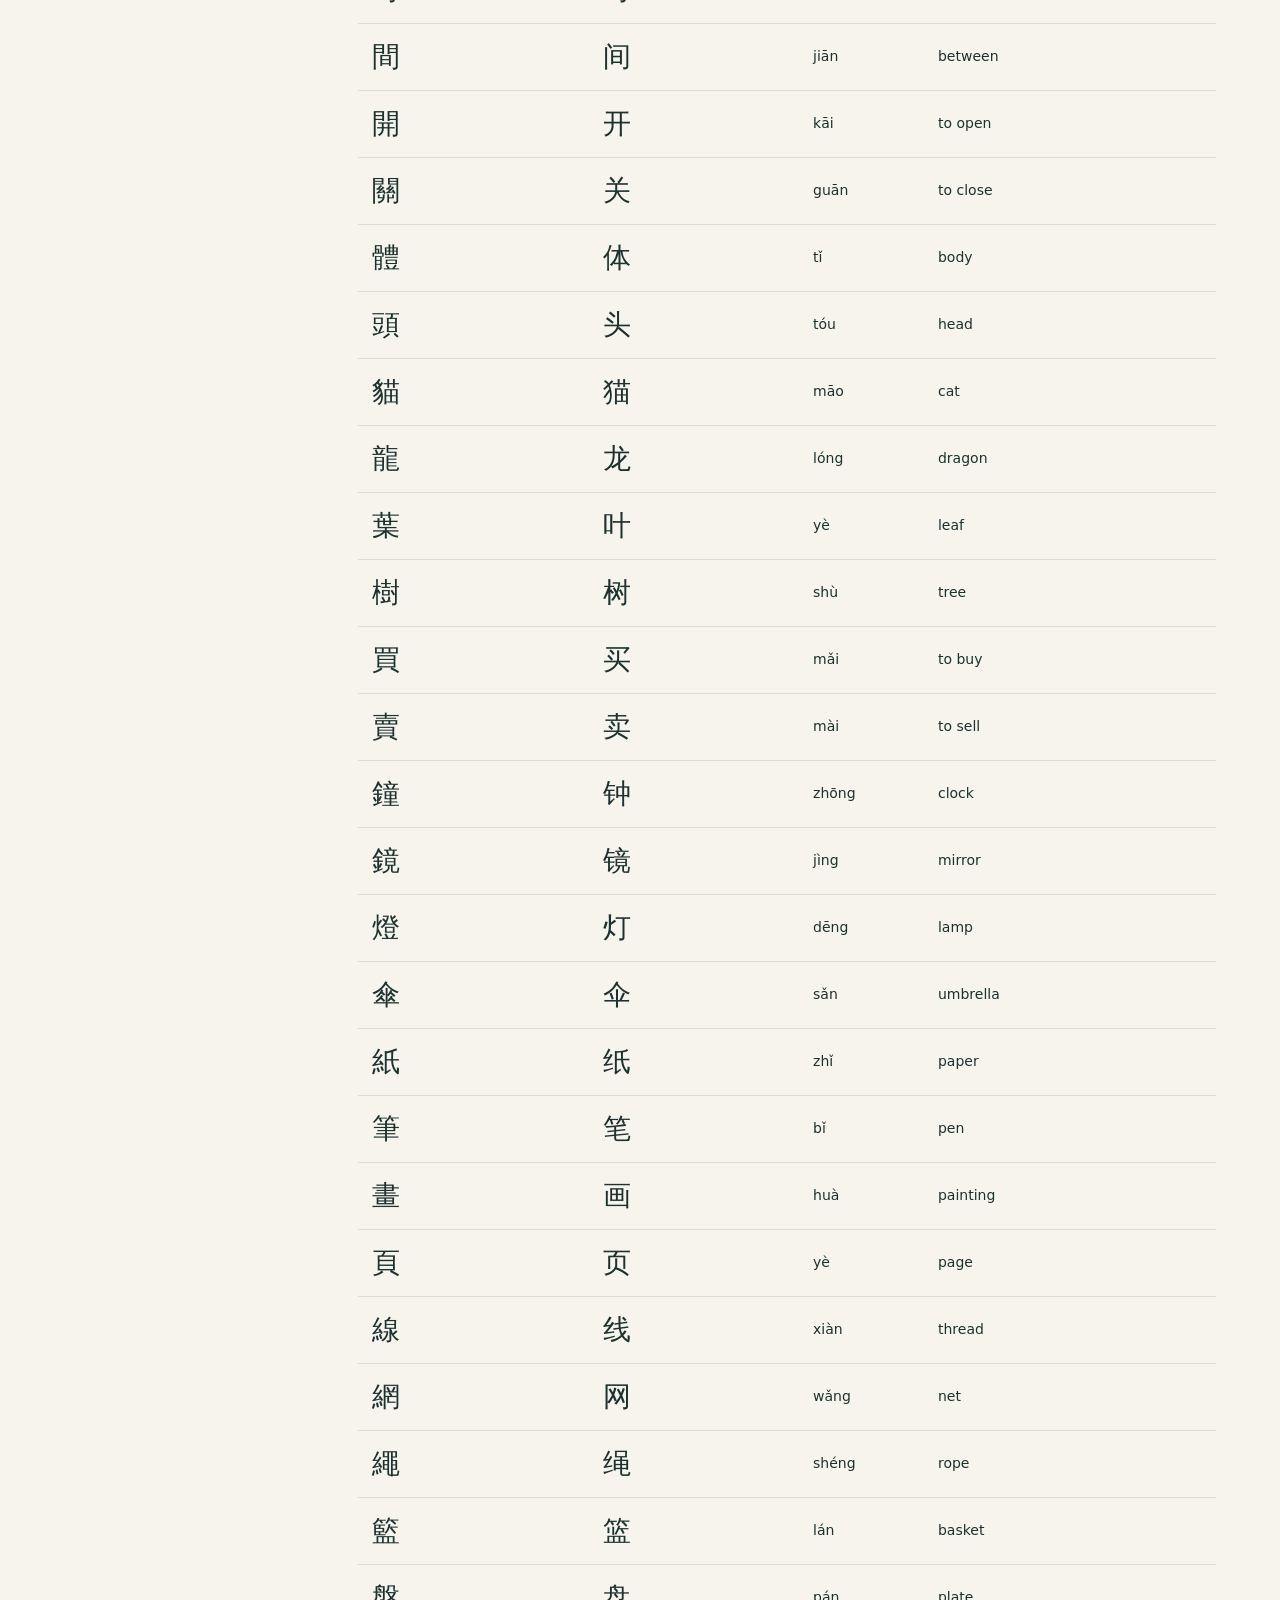
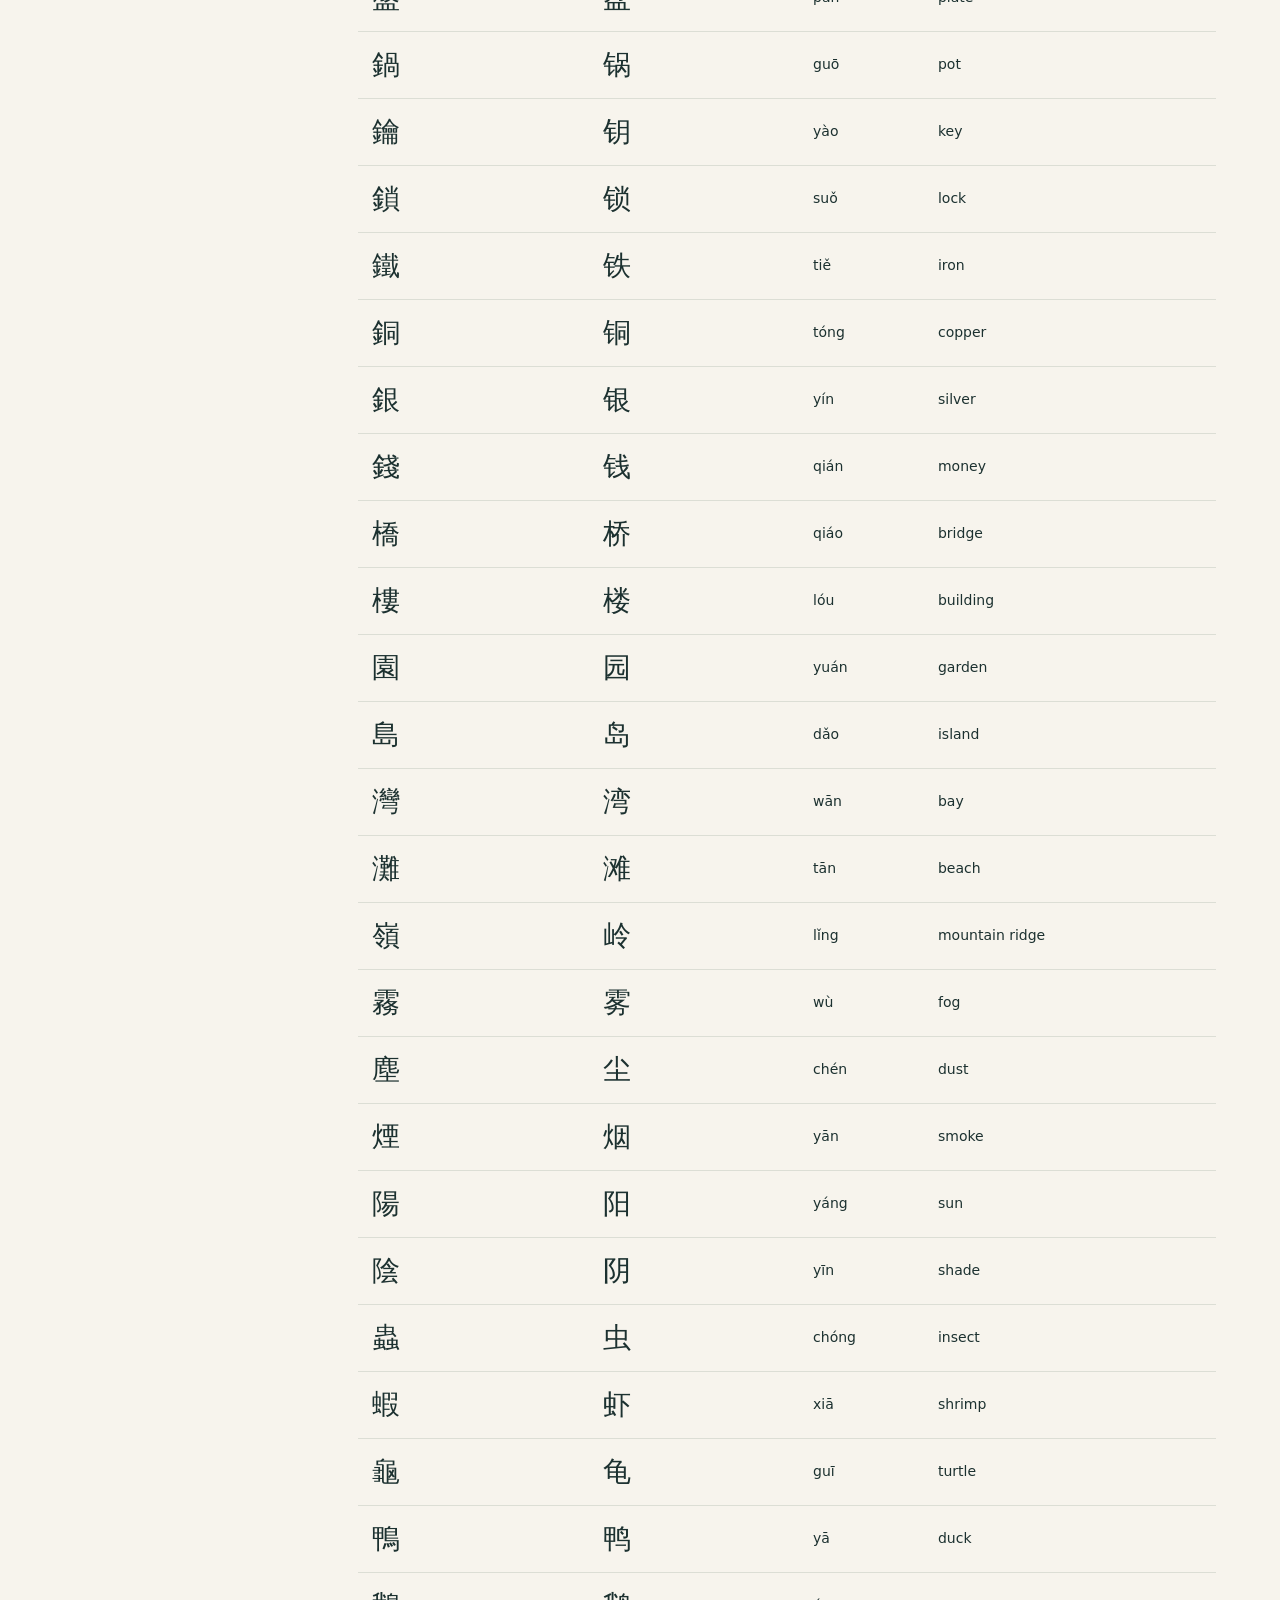
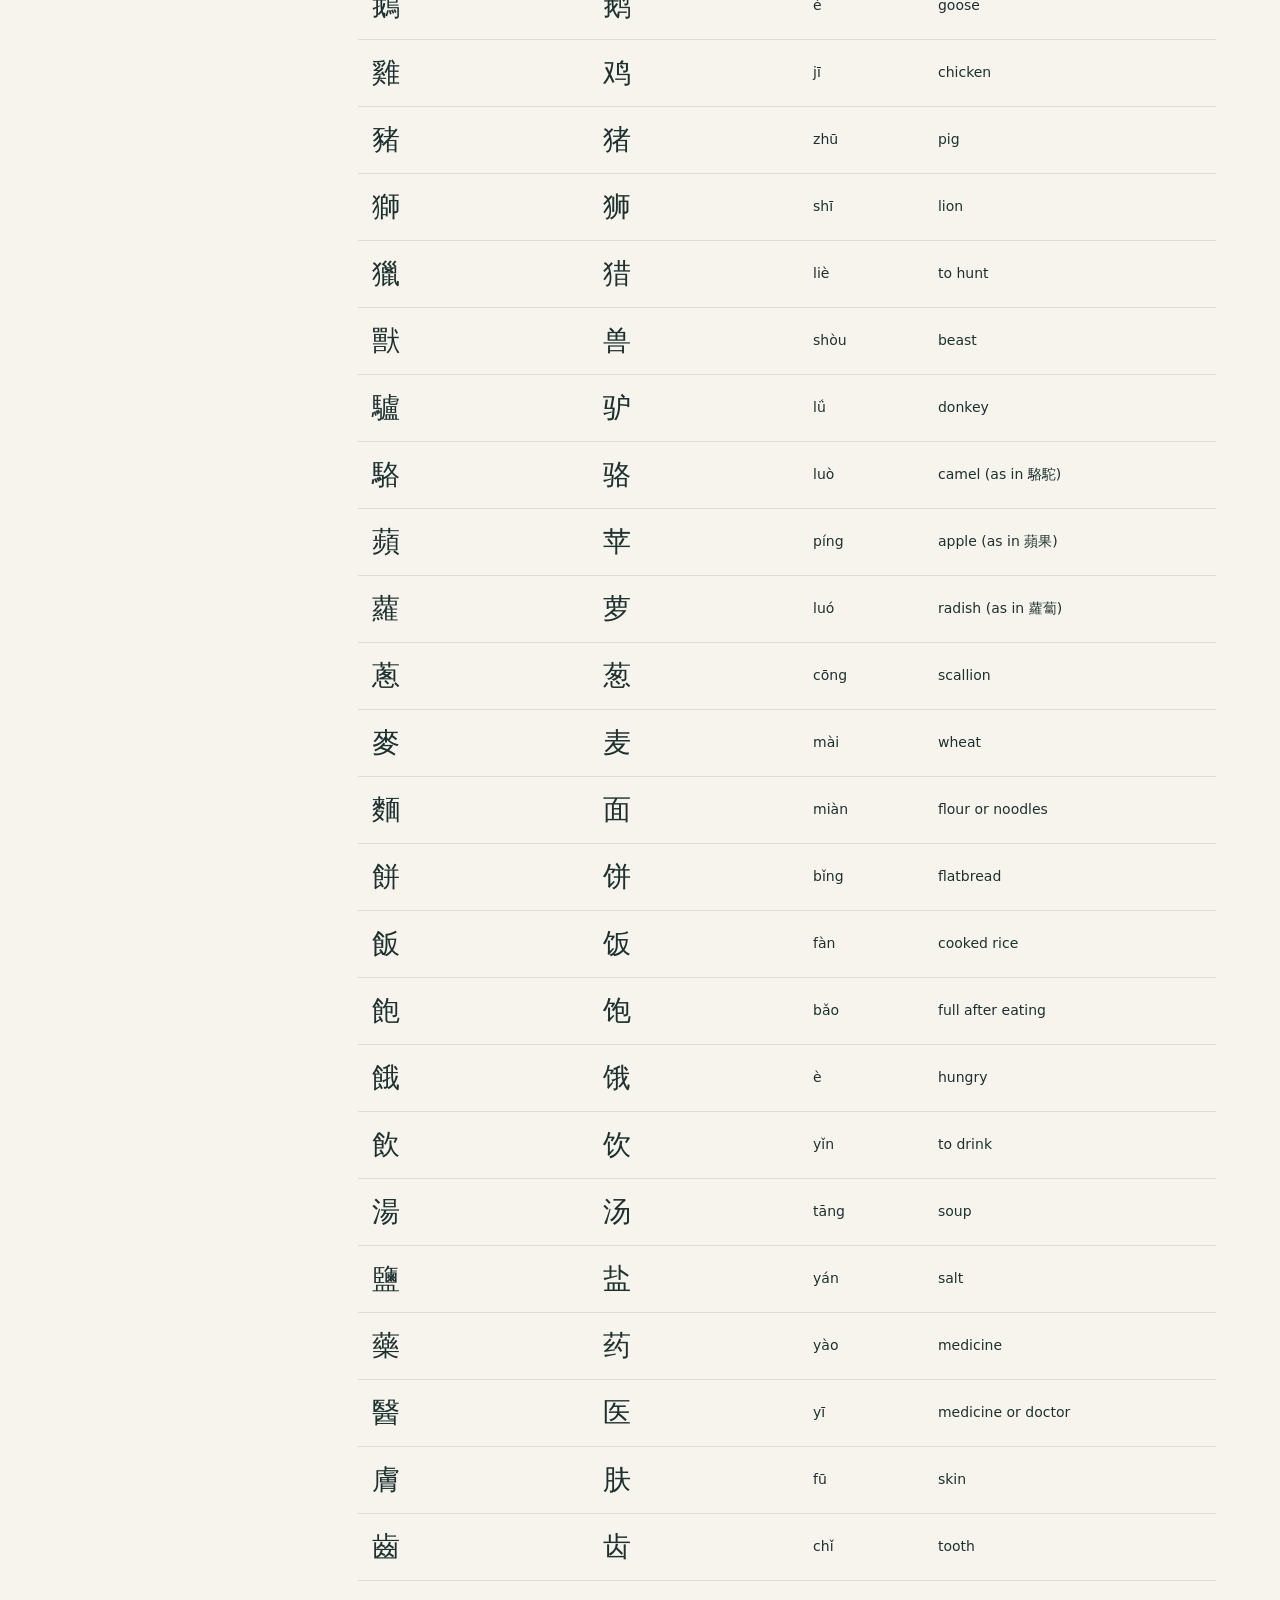
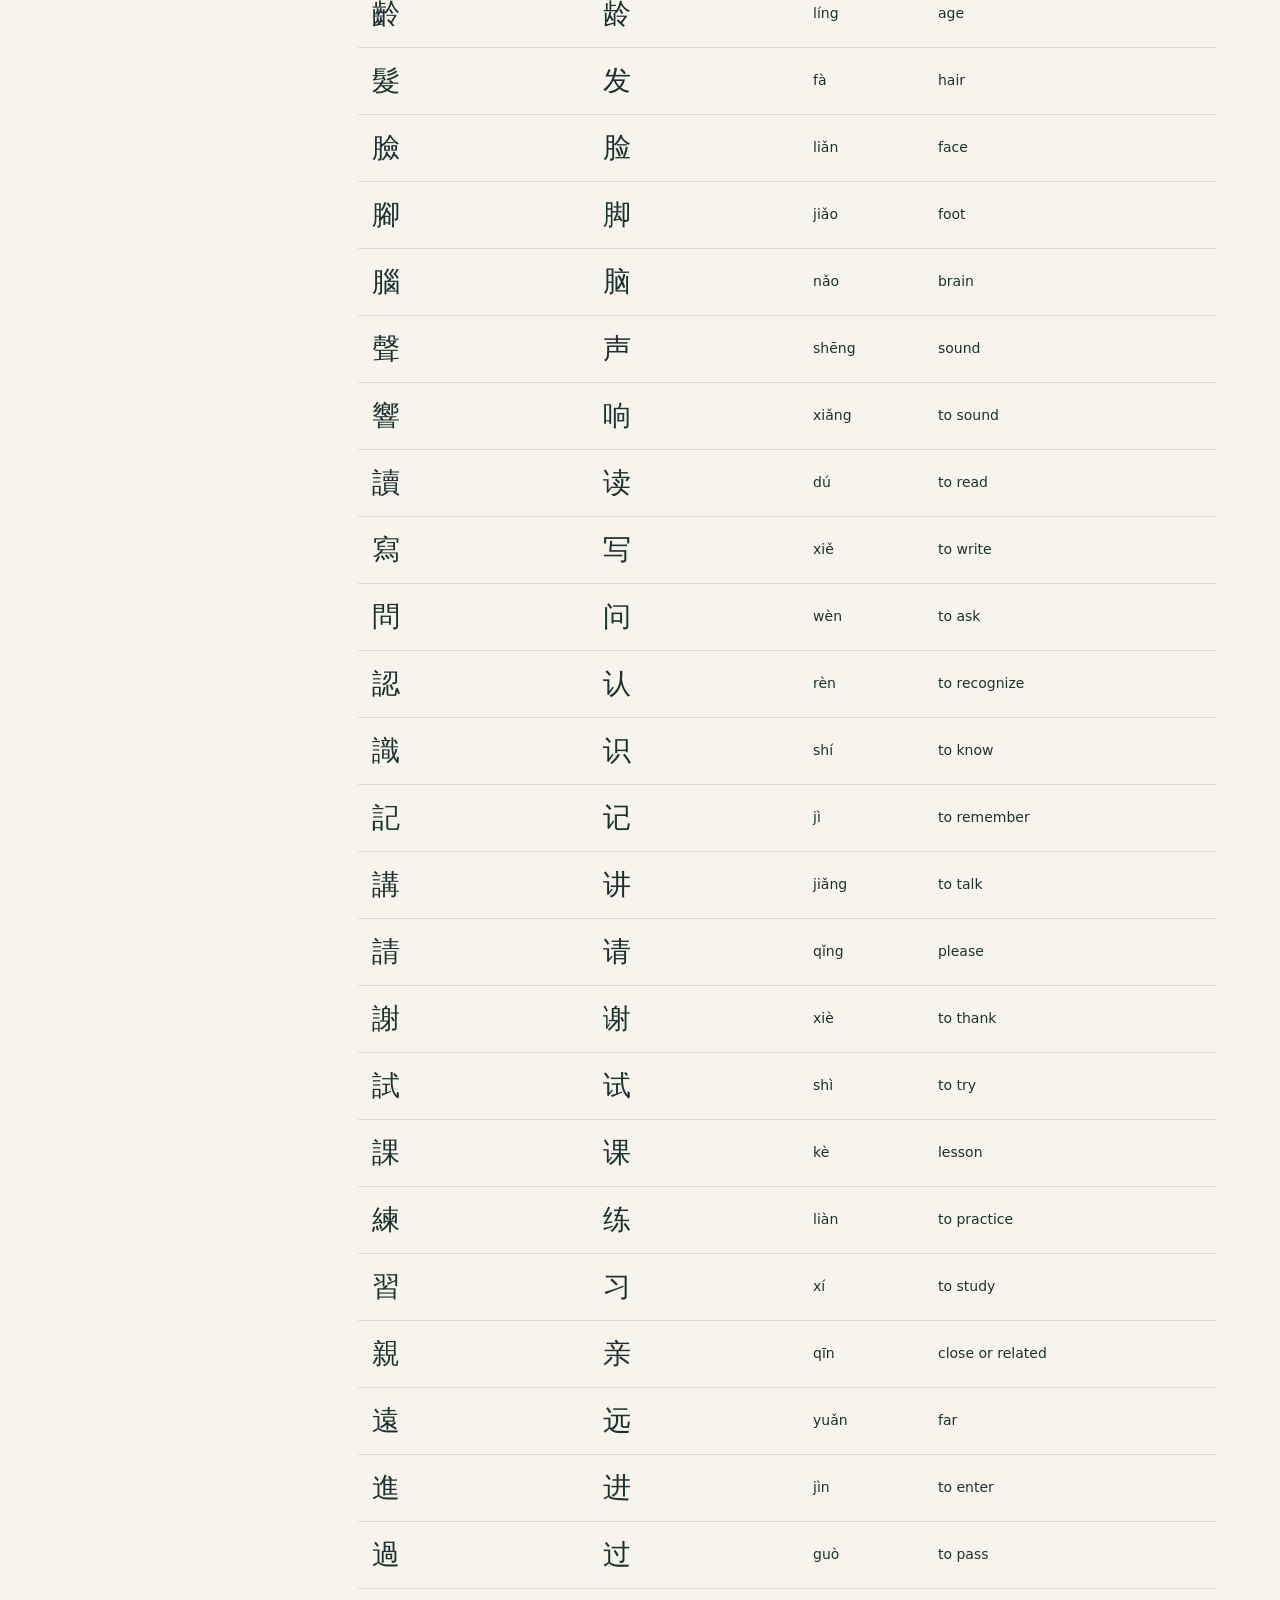
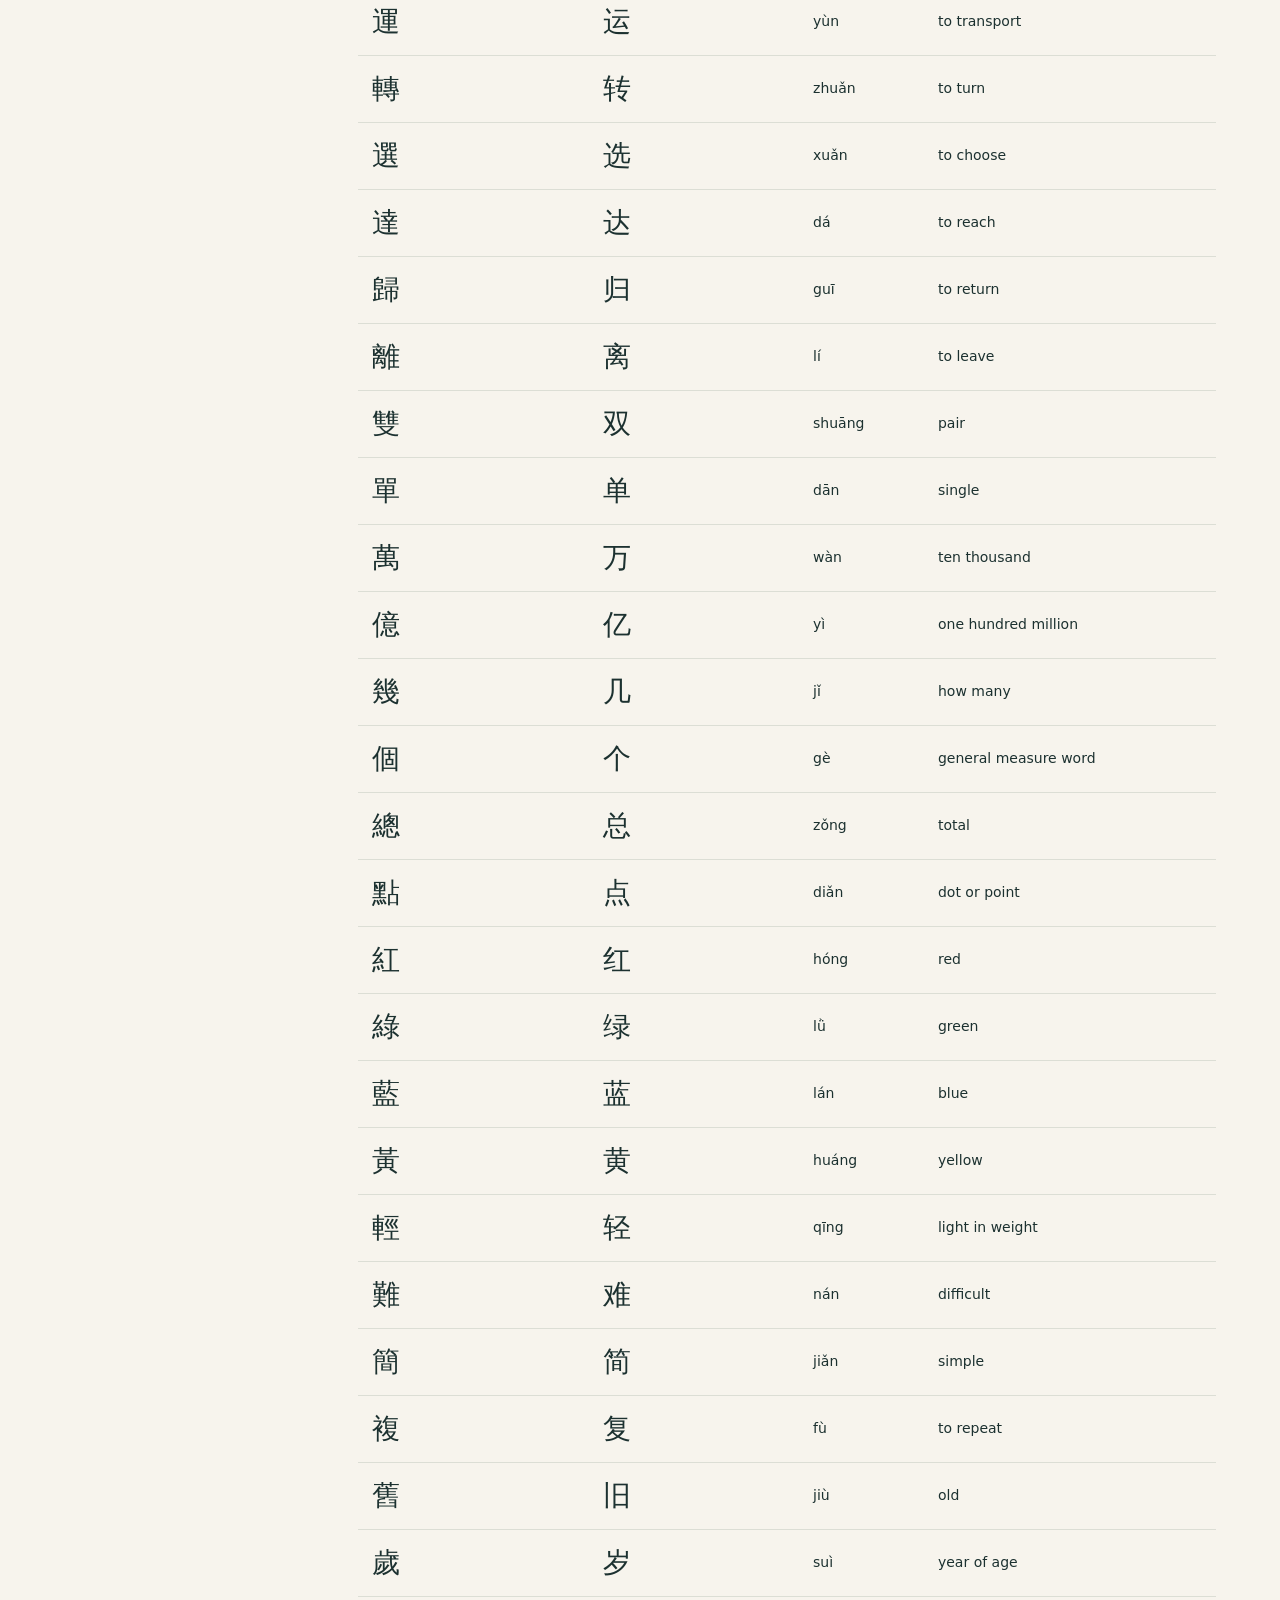
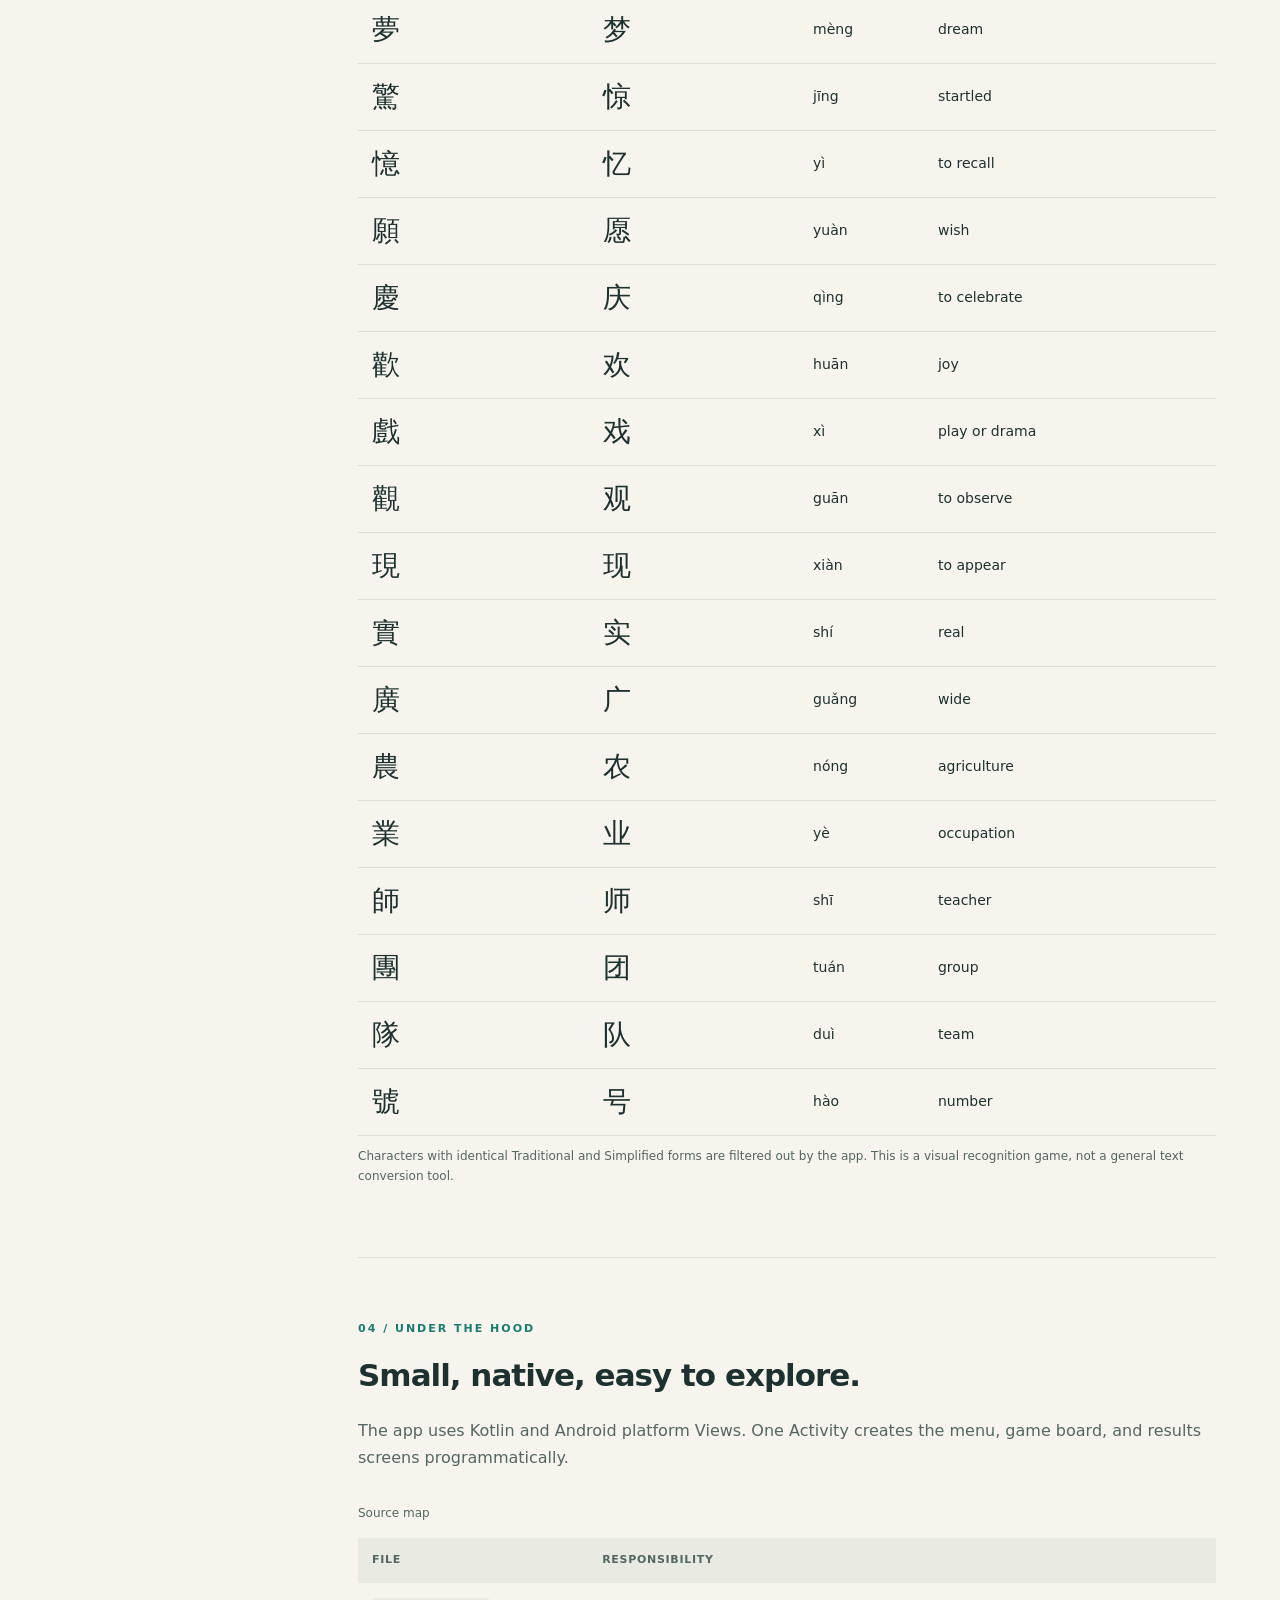
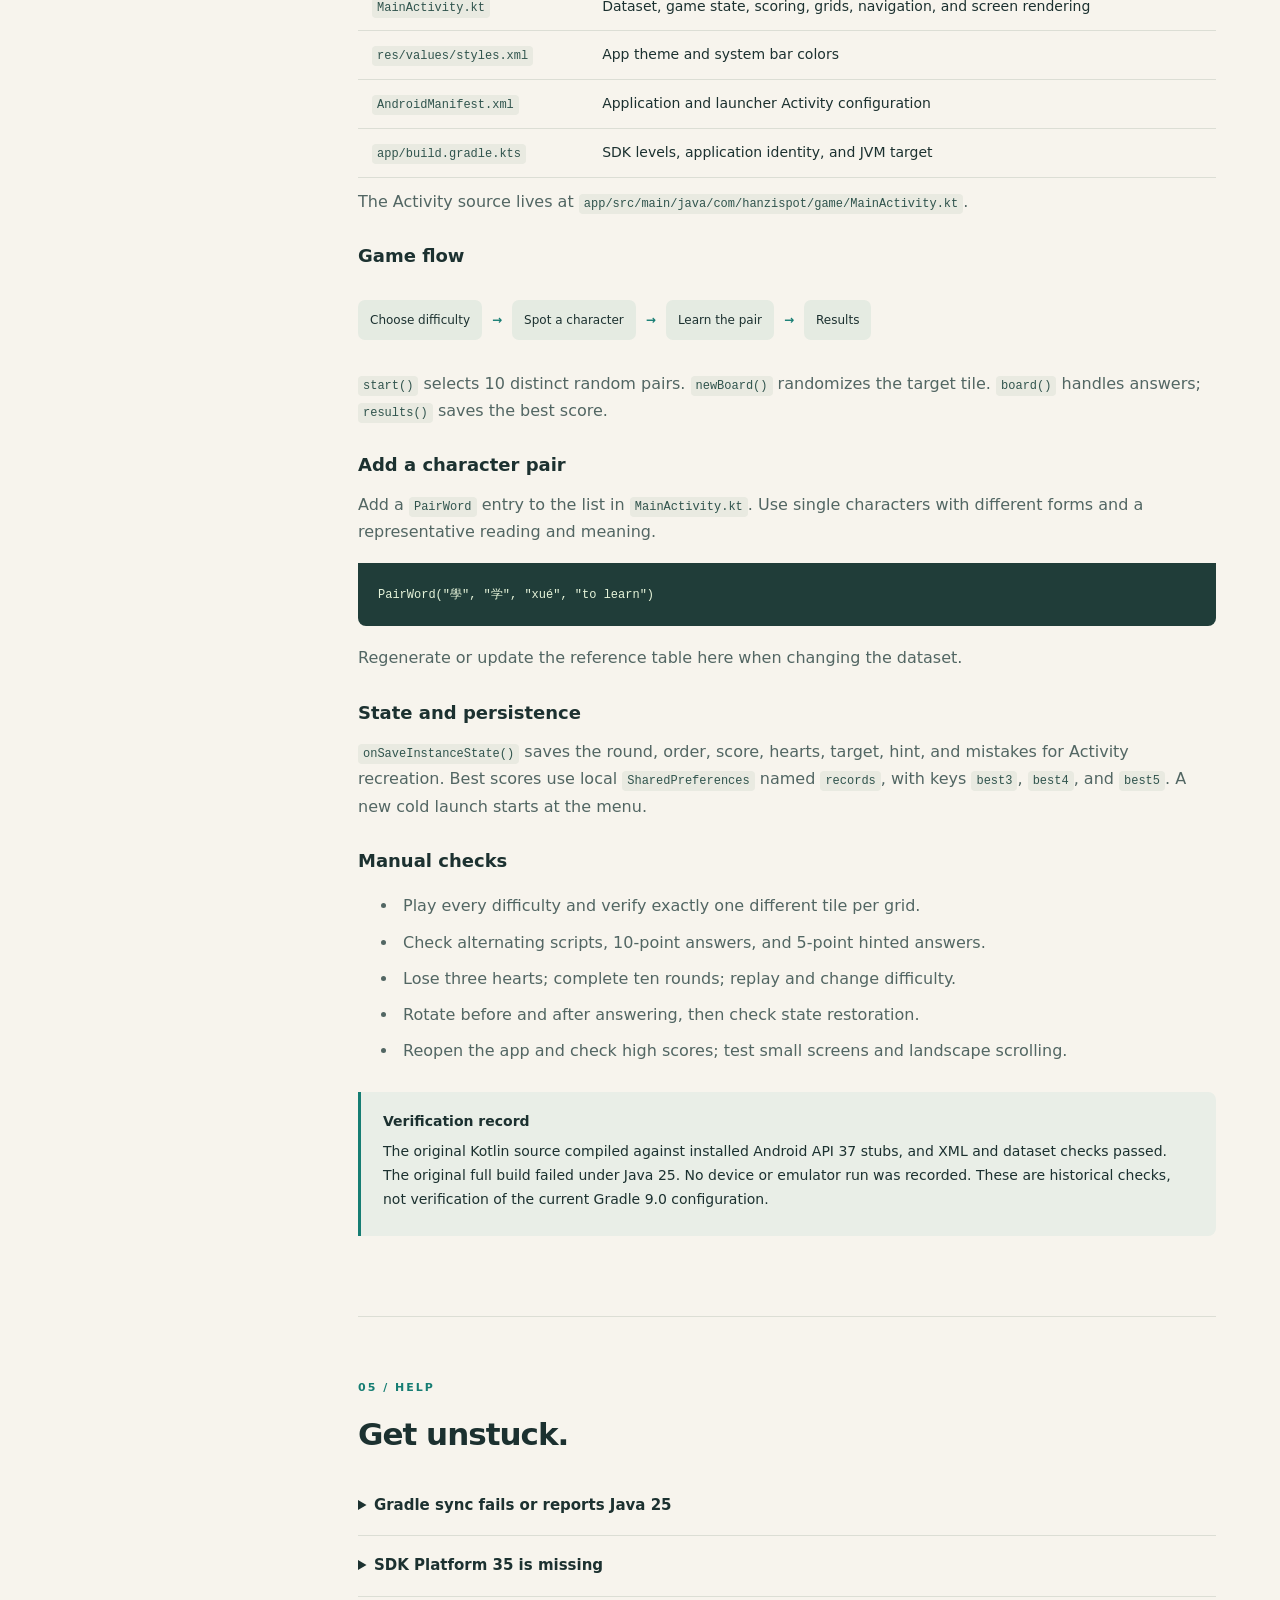
==== commit 984c5e46: "Link to Hanzi Spot v1.0 APK from documentation" ====
--- a/docs/index.html
+++ b/docs/index.html
@@ -3,9 +3,9 @@
 <body><a class="skip" href="#content">Skip to content</a>
 <header><a class="brand" href="#overview"><span class="mark" lang="zh">漢</span> Hanzi Spot <span class="tag">DOCS</span></a><a class="github" href="https://github.com/DadCanFace/HanziSpot">View on GitHub ↗</a></header>
 <div class="layout"><aside><p class="nav-label">THE HANDBOOK</p><nav aria-label="Documentation"><a href="#overview">Overview</a><a href="#quickstart">Build & run</a><a href="#gameplay">How to play</a><a href="#characters">Character reference</a><a href="#development">Development</a><a href="#troubleshooting">Troubleshooting</a><a href="#privacy">Data & privacy</a></nav><div class="aside-note"><span lang="zh">繁體 / 简体</span><br>Two writing systems.<br>One curious eye.</div></aside>
-<main id="content"><section id="overview" class="hero"><p class="eyebrow">NATIVE ANDROID · KOTLIN</p><h1>A small difference.<br><em>A sharper eye.</em></h1><p class="lede">The handbook for Hanzi Spot. Learn to spot Traditional and Simplified Chinese characters, then explore how the app works.</p><div class="actions"><a class="primary" href="#quickstart">Build your first game →</a><a href="#gameplay">Learn the rules ↓</a></div><div class="hero-pair" aria-label="Traditional xue to Simplified xue"><div><span lang="zh-Hant">學</span><small>TRADITIONAL</small></div><b>→</b><div><span lang="zh-Hans">学</span><small>SIMPLIFIED</small></div><p>xué <span> / </span> to learn</p></div></section>
+<main id="content"><section id="overview" class="hero"><p class="eyebrow">NATIVE ANDROID · KOTLIN</p><h1>A small difference.<br><em>A sharper eye.</em></h1><p class="lede">The handbook for Hanzi Spot. Learn to spot Traditional and Simplified Chinese characters, then explore how the app works.</p><div class="actions"><a class="primary" href="https://github.com/DadCanFace/HanziSpot/releases/download/v1.0/app-release.apk">Download Android APK ↓</a><a href="#quickstart">Build from source →</a><a href="#gameplay">Learn the rules ↓</a></div><div class="hero-pair" aria-label="Traditional xue to Simplified xue"><div><span lang="zh-Hant">學</span><small>TRADITIONAL</small></div><b>→</b><div><span lang="zh-Hans">学</span><small>SIMPLIFIED</small></div><p>xué <span> / </span> to learn</p></div></section>
 <div class="facts"><div><strong>156</strong><span>character pairs</span></div><div><strong>10</strong><span>rounds per game</span></div><div><strong>3</strong><span>difficulty levels</span></div><div><strong>100</strong><span>maximum points</span></div></div>
-<section id="quickstart"><p class="eyebrow">01 / GET STARTED</p><h2>From source to your phone.</h2><p>You need Android Studio, JDK 17 or 21, and Android SDK Platform 35. The app runs on Android 6.0 (API 23) and newer.</p><ol class="steps"><li><h3>Open the project</h3><p>Choose <strong>Open</strong> in Android Studio and select <code>HanziSpot</code>, the folder containing <code>settings.gradle.kts</code>.</p></li><li><h3>Check the Gradle JDK</h3><p>Open Settings → Build, Execution, Deployment → Build Tools → Gradle. Select JDK 17 or 21 for the documented Gradle 8.11.1 baseline.</p></li><li><h3>Sync, then run</h3><p>Install SDK Platform 35 when prompted. Let Gradle sync, choose an emulator or connected phone, and click Run. The first build needs internet for dependencies.</p></li></ol>
+<section id="quickstart"><p class="eyebrow">01 / GET STARTED</p><h2>From source to your phone.</h2><p><a href="https://github.com/DadCanFace/HanziSpot/releases/download/v1.0/app-release.apk">Download Hanzi Spot v1.0 APK</a> for Android 6.0 or newer. Open the downloaded APK on your Android device to install it.</p><p>You need Android Studio, JDK 17 or 21, and Android SDK Platform 35. The app runs on Android 6.0 (API 23) and newer.</p><ol class="steps"><li><h3>Open the project</h3><p>Choose <strong>Open</strong> in Android Studio and select <code>HanziSpot</code>, the folder containing <code>settings.gradle.kts</code>.</p></li><li><h3>Check the Gradle JDK</h3><p>Open Settings → Build, Execution, Deployment → Build Tools → Gradle. Select JDK 17 or 21 for the documented Gradle 8.11.1 baseline.</p></li><li><h3>Sync, then run</h3><p>Install SDK Platform 35 when prompted. Let Gradle sync, choose an emulator or connected phone, and click Run. The first build needs internet for dependencies.</p></li></ol>
 <div class="callout"><strong>Build configuration note</strong><p>The Desktop copy currently specifies Gradle <strong>9.0</strong>, AGP <strong>8.9.1</strong>, and Kotlin <strong>2.2.21</strong>. The original project used Gradle <strong>8.11.1</strong>. This documentation change preserves the current files. If sync fails, restore the original wrapper version and use JDK 17 or 21, or upgrade the build stack together.</p></div>
 <h3>Build from a terminal</h3><p>Run from the project root with your Android SDK configured.</p><div class="code-head"><span>Windows · PowerShell</span><button class="copy" data-copy=".\gradlew.bat :app:assembleDebug">Copy</button></div><pre><code>.\gradlew.bat :app:assembleDebug</code></pre><div class="code-head"><span>macOS / Linux</span><button class="copy" data-copy="sh gradlew :app:assembleDebug">Copy</button></div><pre><code>sh gradlew :app:assembleDebug</code></pre><p>Find the debug APK at <code>app/build/outputs/apk/debug/app-debug.apk</code>.</p></section>
 <section id="gameplay"><p class="eyebrow">02 / THE GAME</p><h2>Find the one that changes.</h2><p>Each grid repeats one character, with a single tile written in the other script. Odd-numbered rounds ask for Traditional; even-numbered rounds ask for Simplified.</p><div class="play-example"><div><h3>Try a practice grid</h3><p>Find the Traditional character among these Simplified characters. This is a website example; it does not affect your Android scores.</p><p id="demo-status" role="status" aria-live="polite">Look closely at the strokes.</p><button id="demo-reset" class="text-button">Reset example ↻</button></div><div id="demo-grid" aria-label="Practice character grid"></div></div>
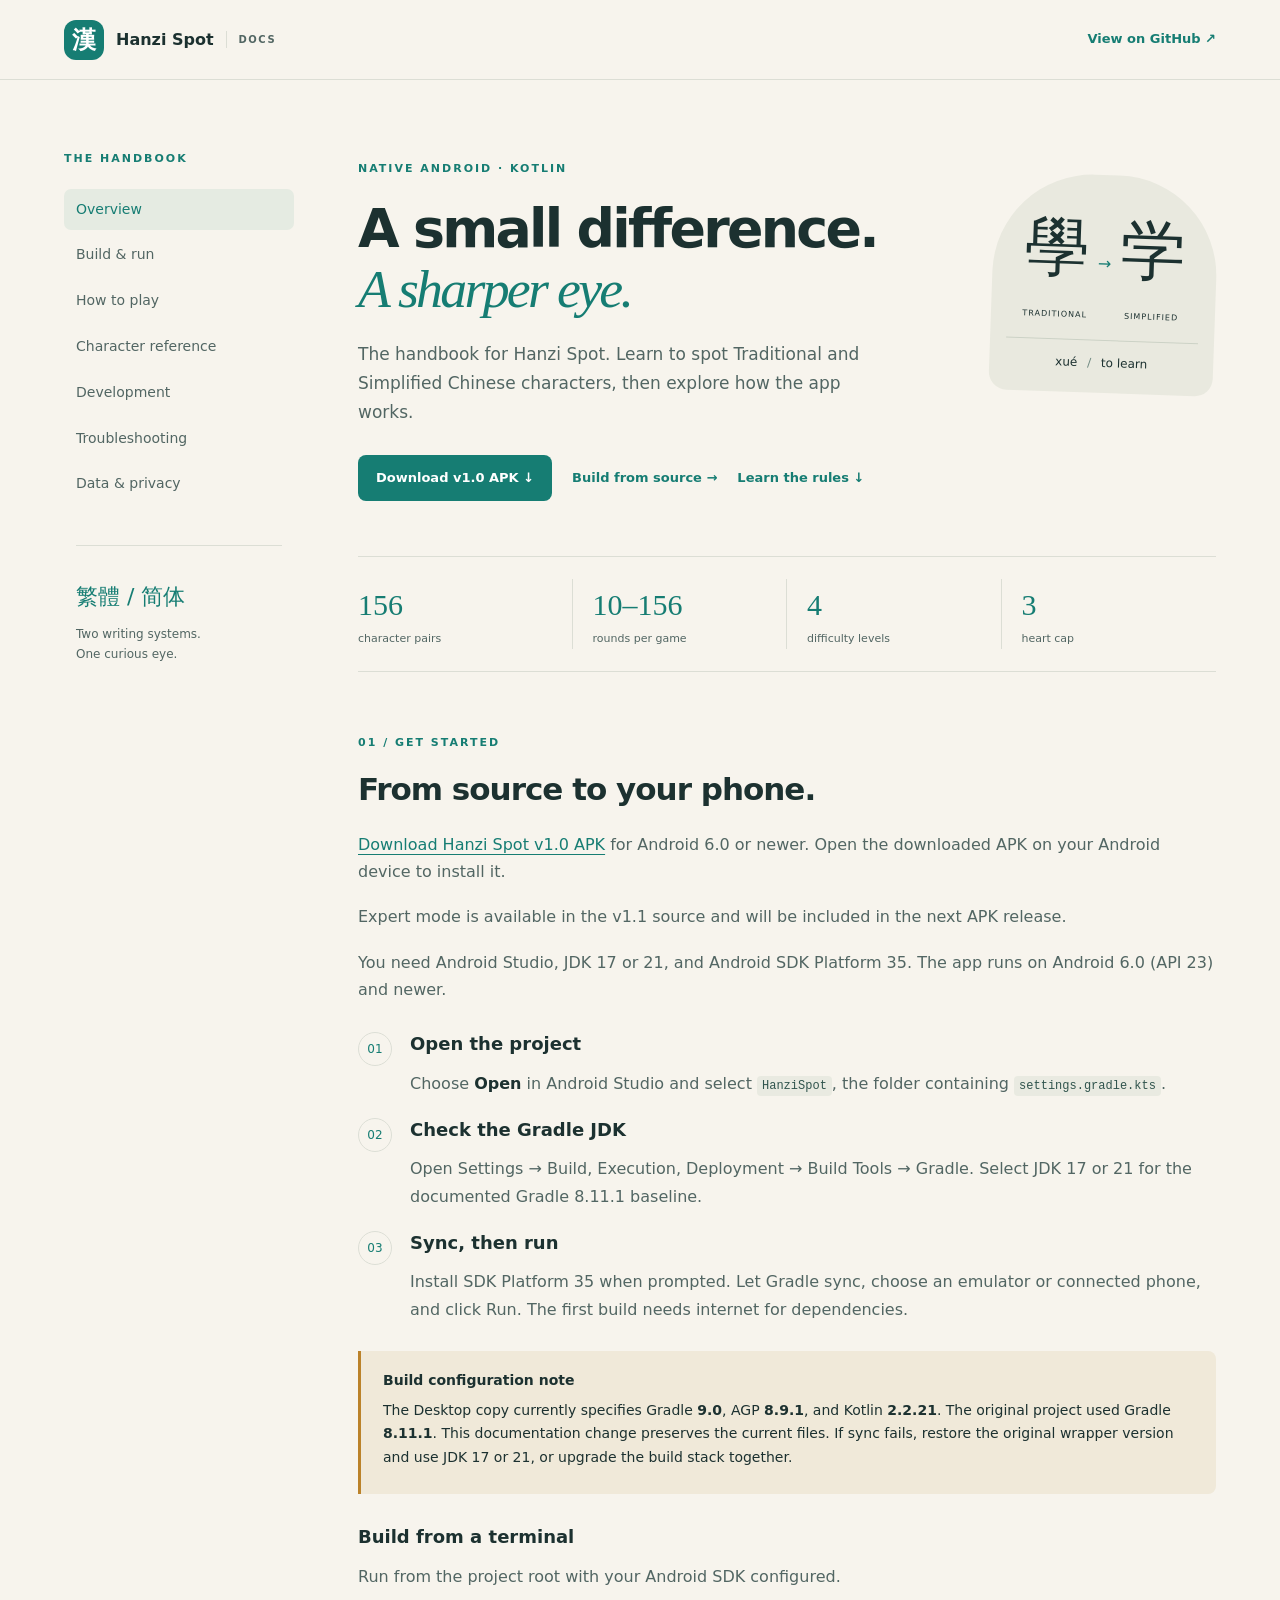
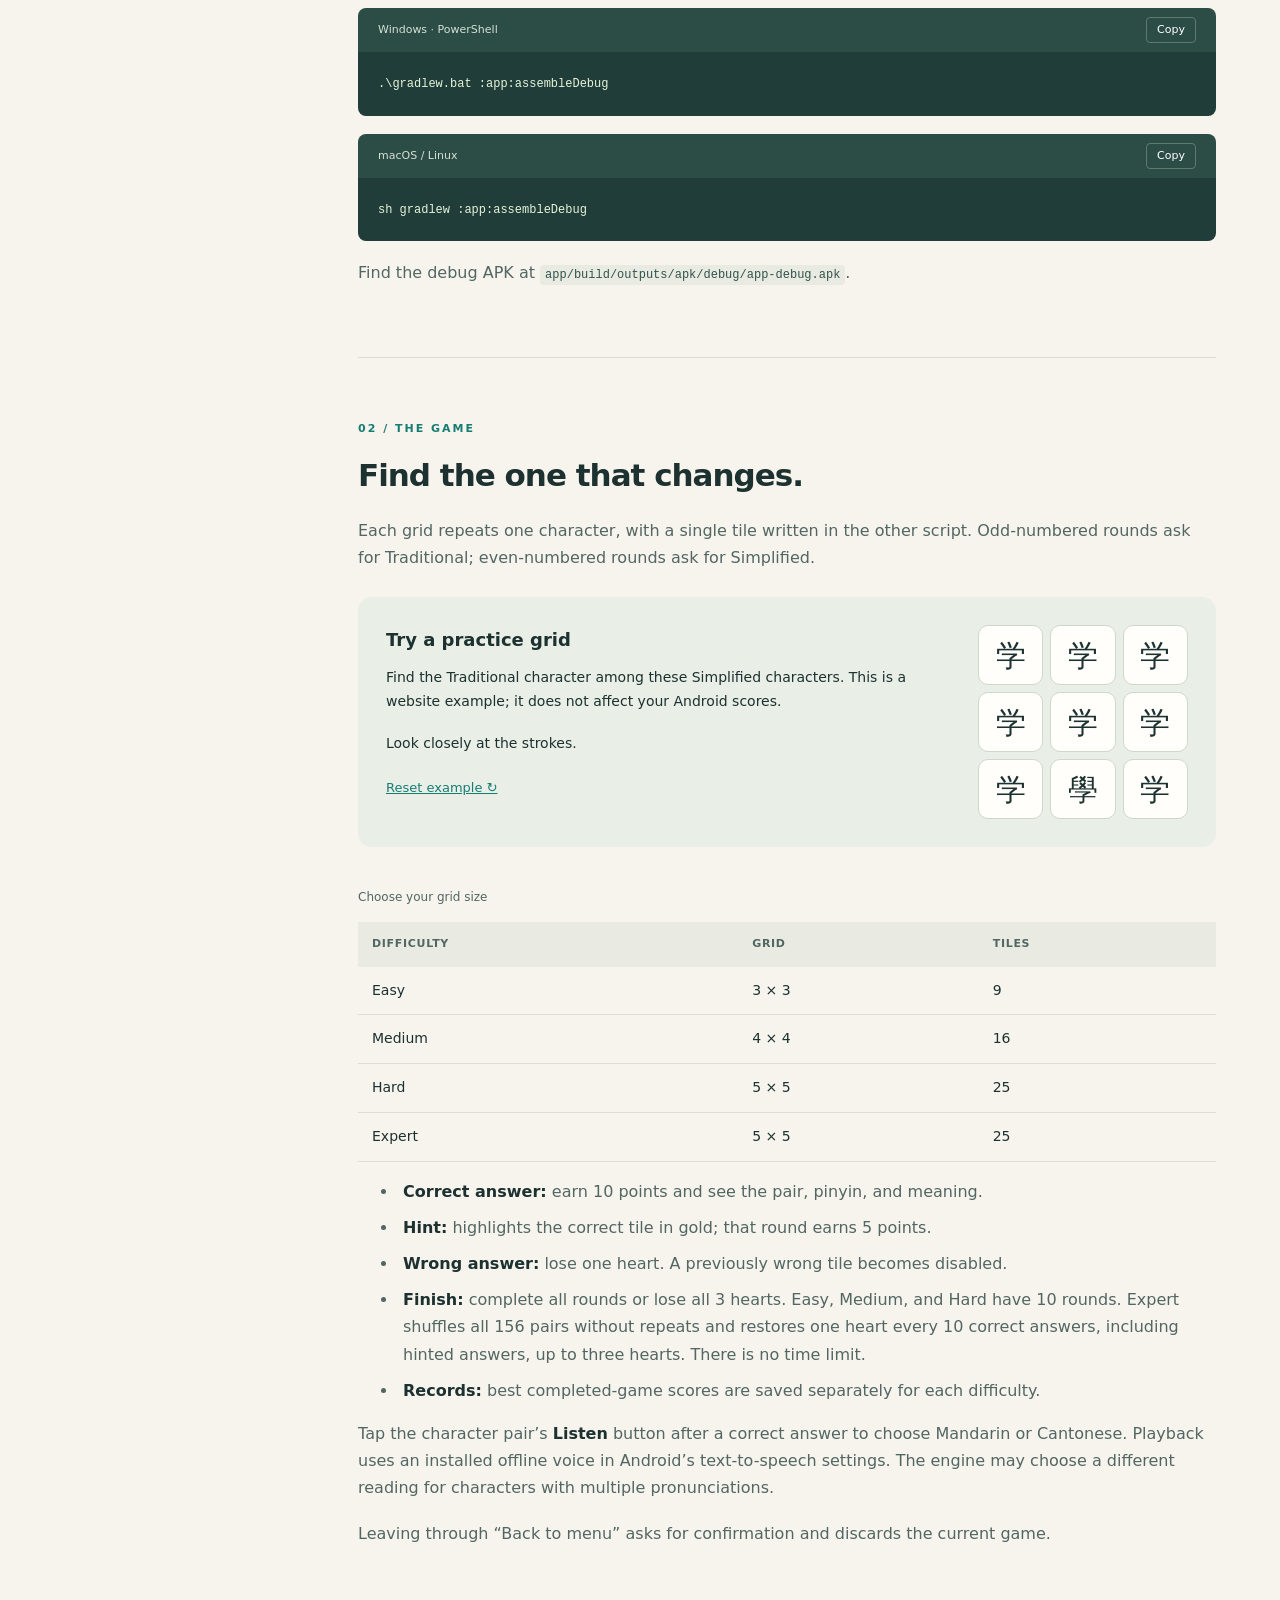
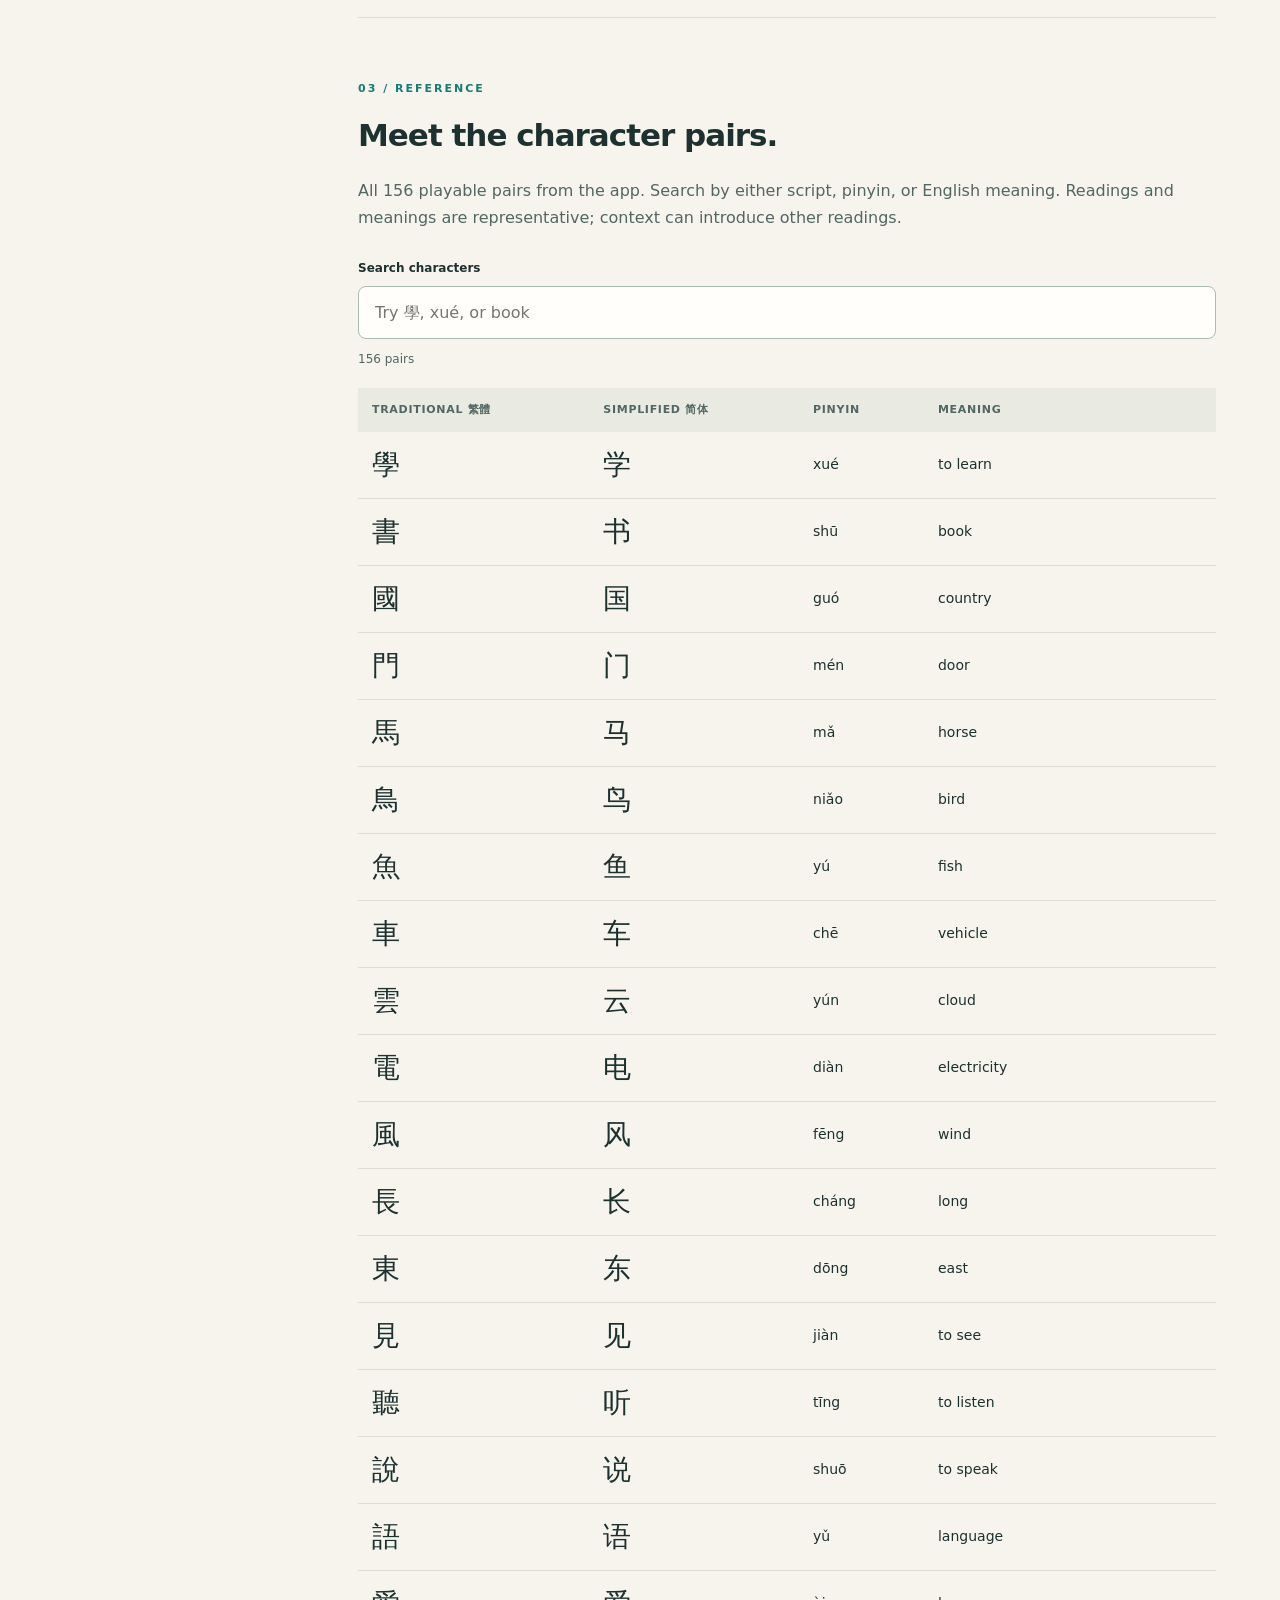
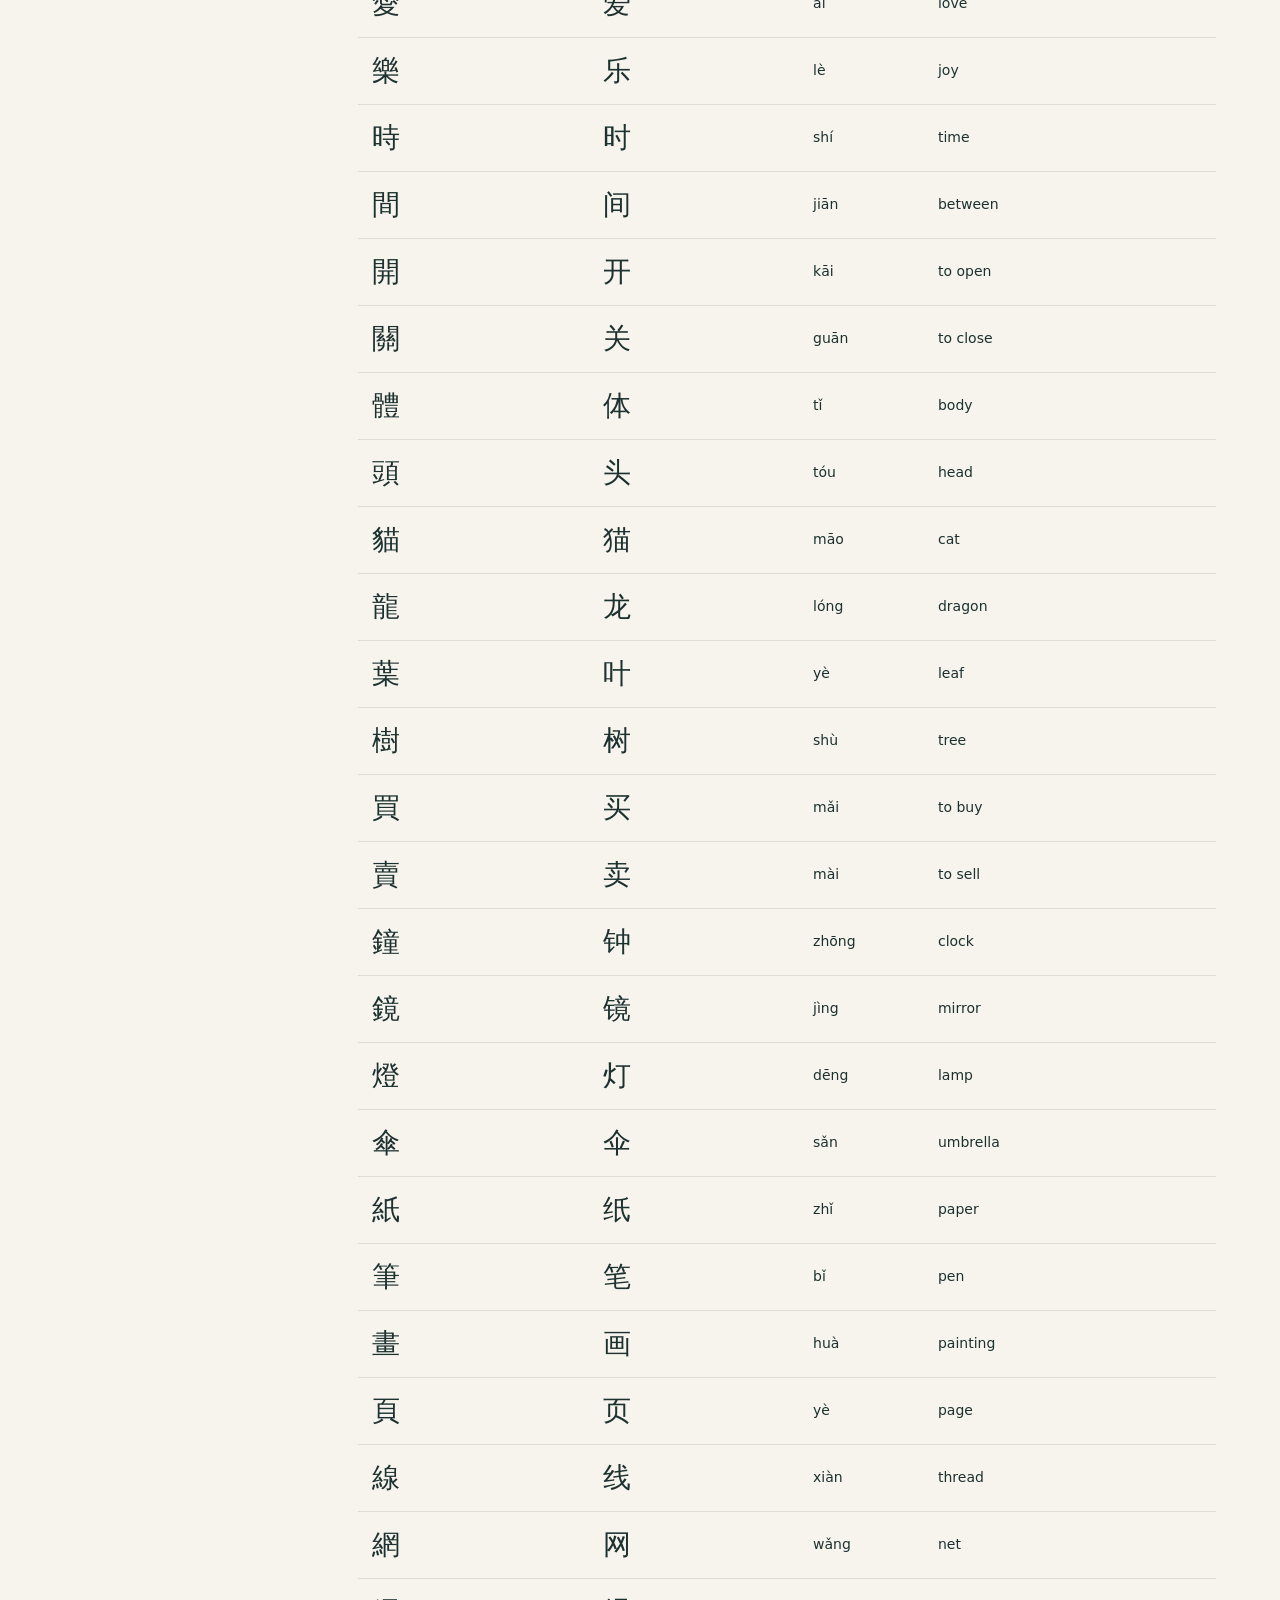
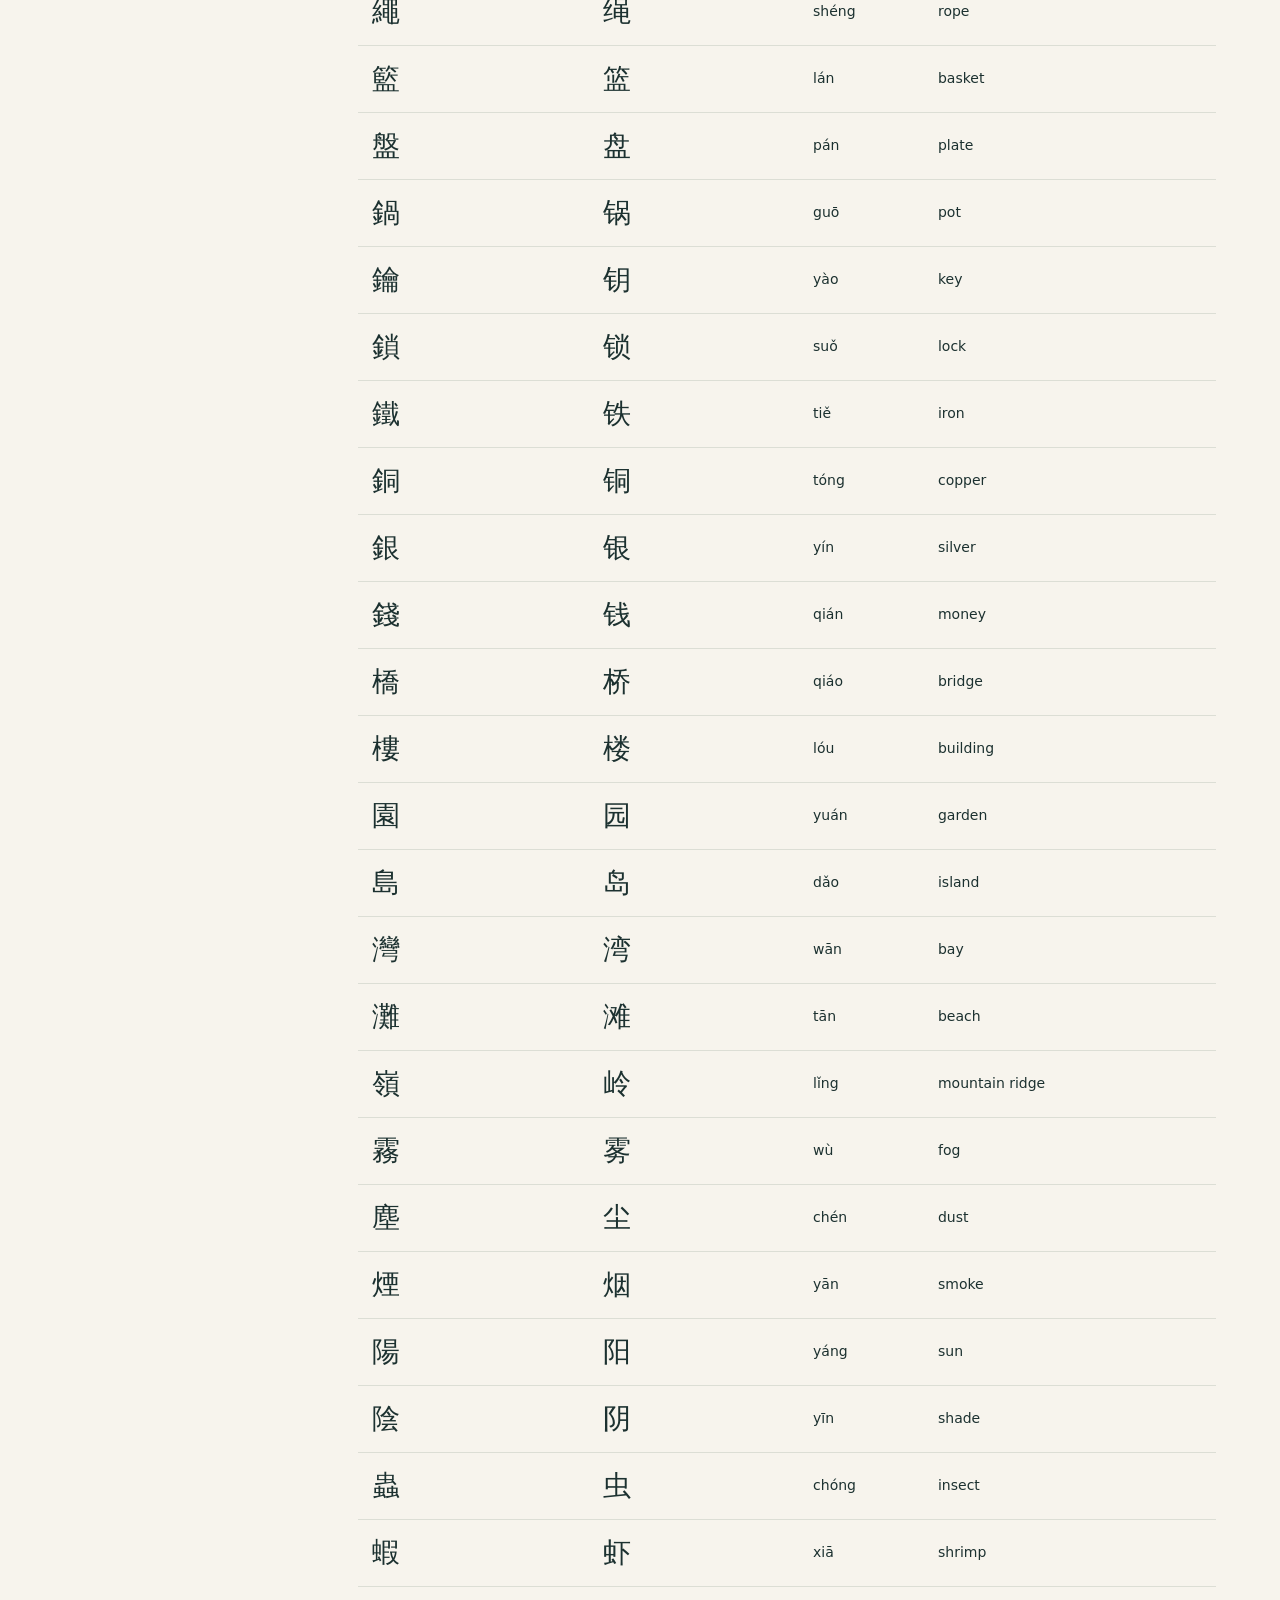
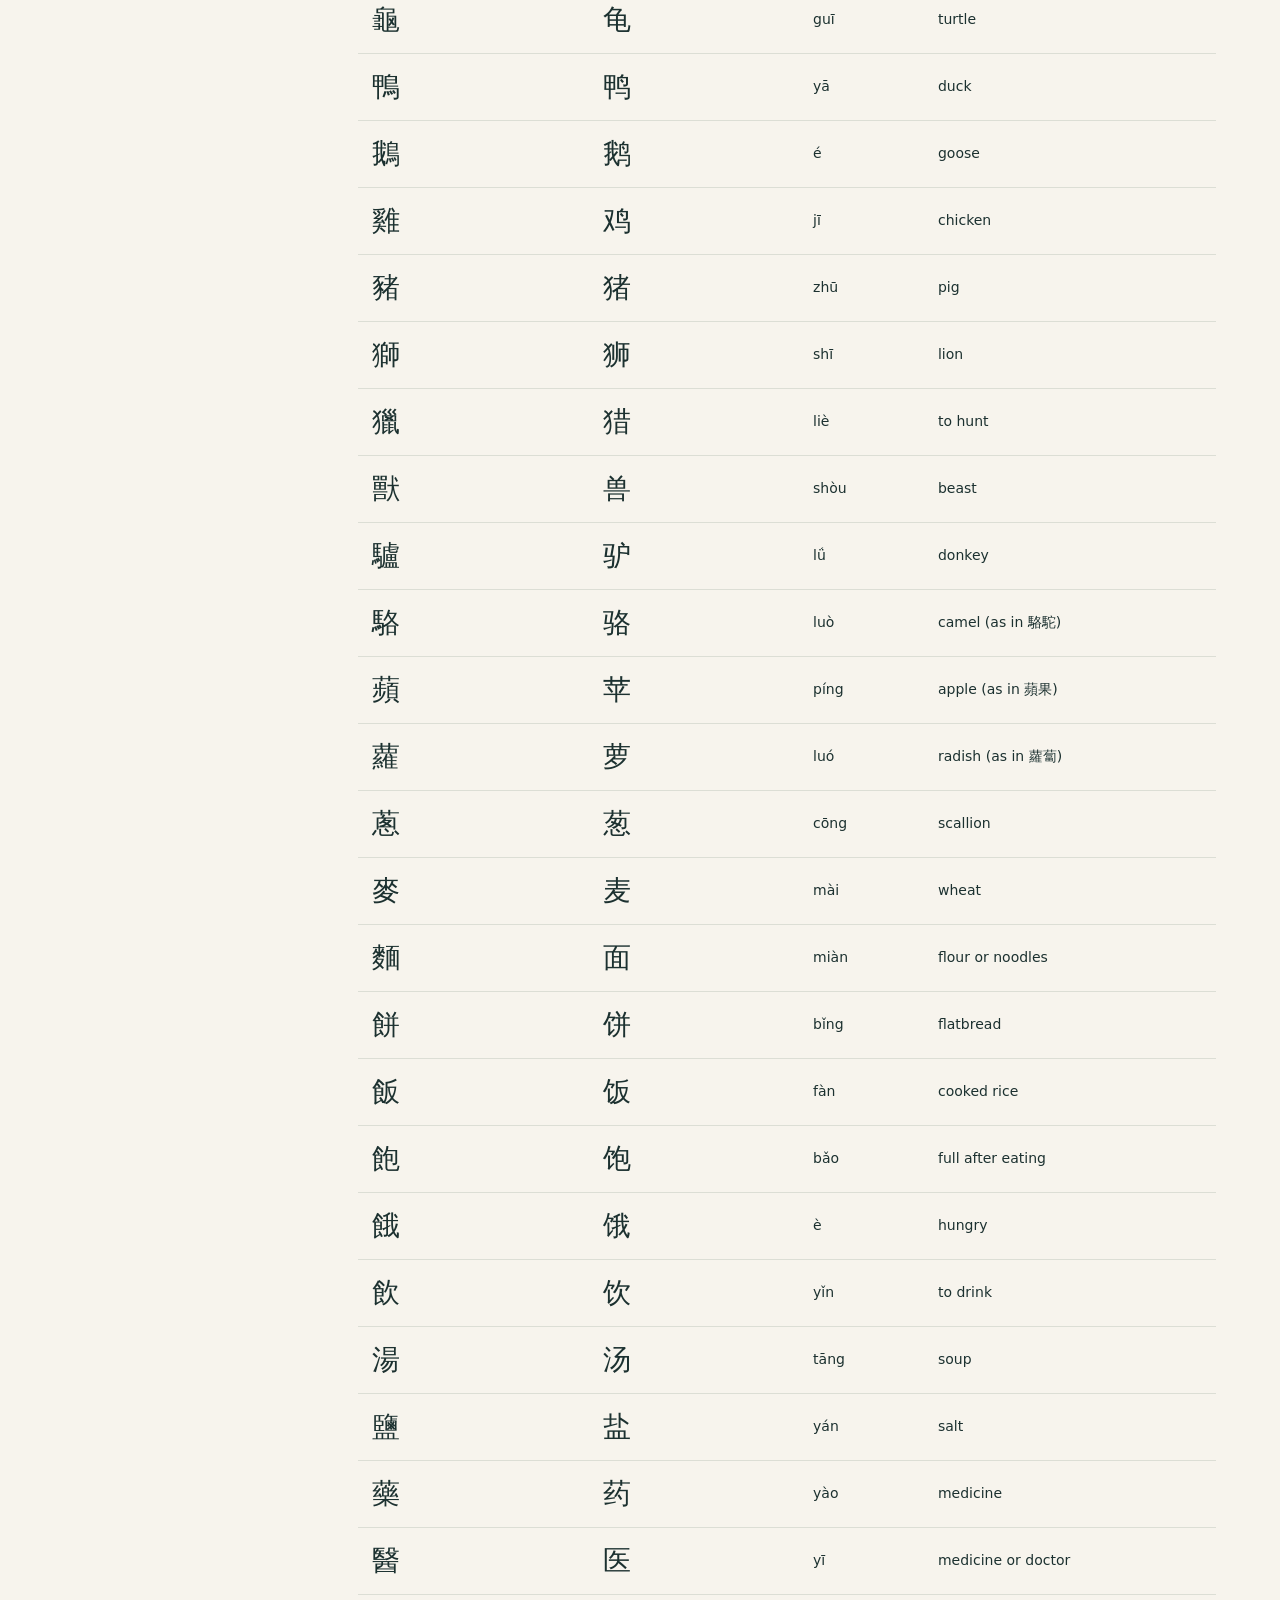
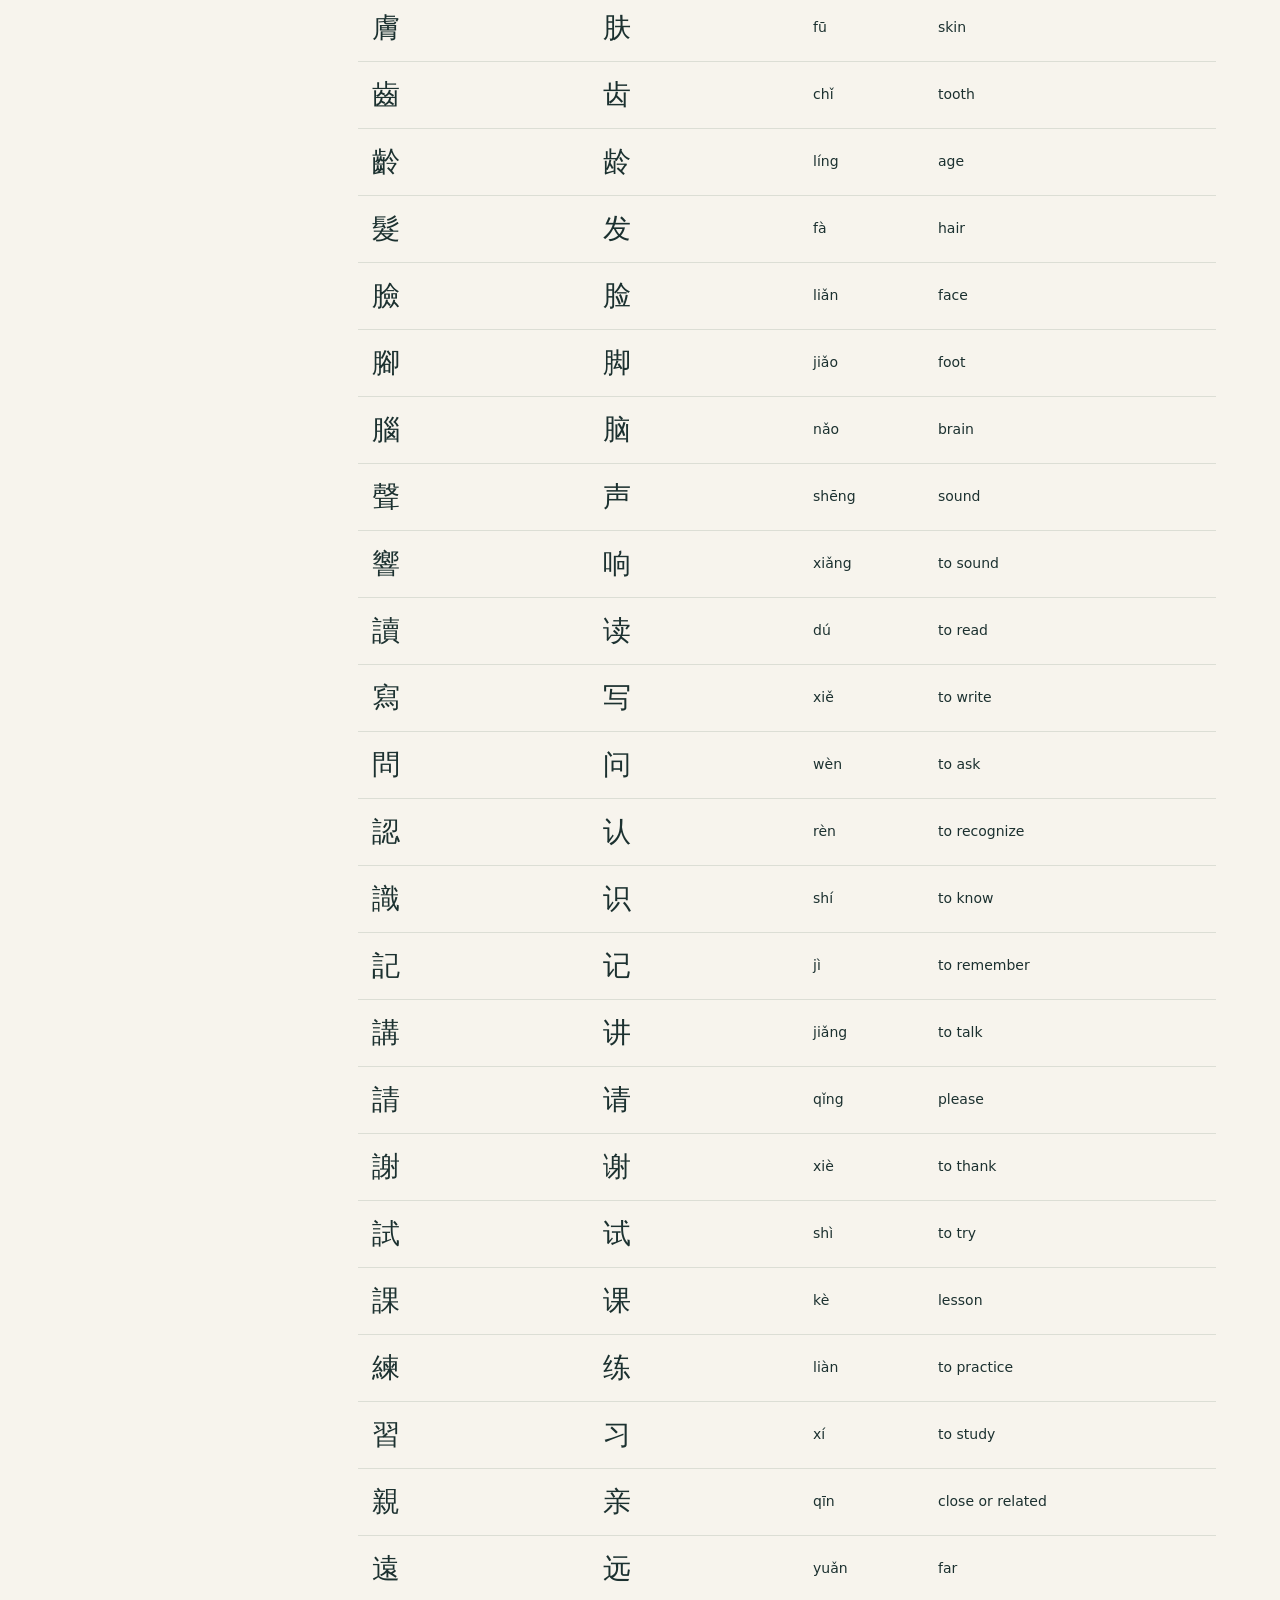
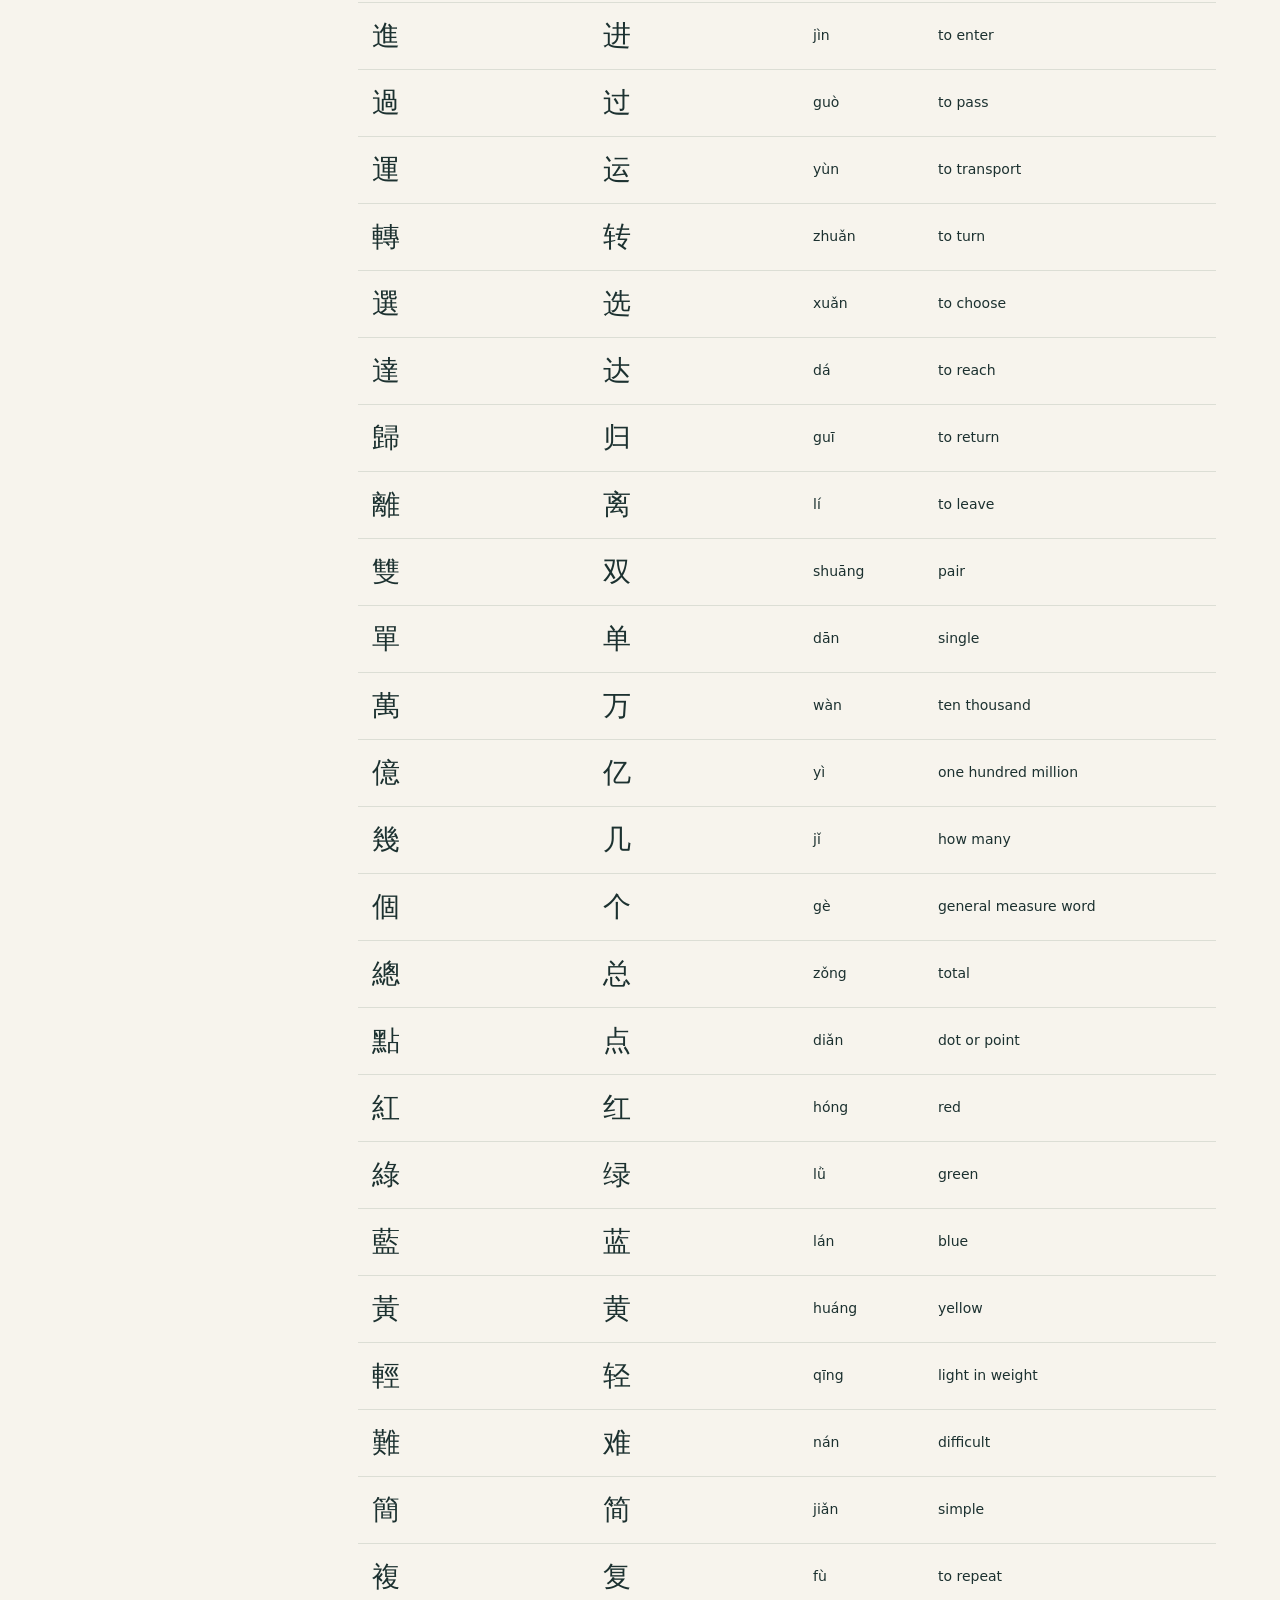
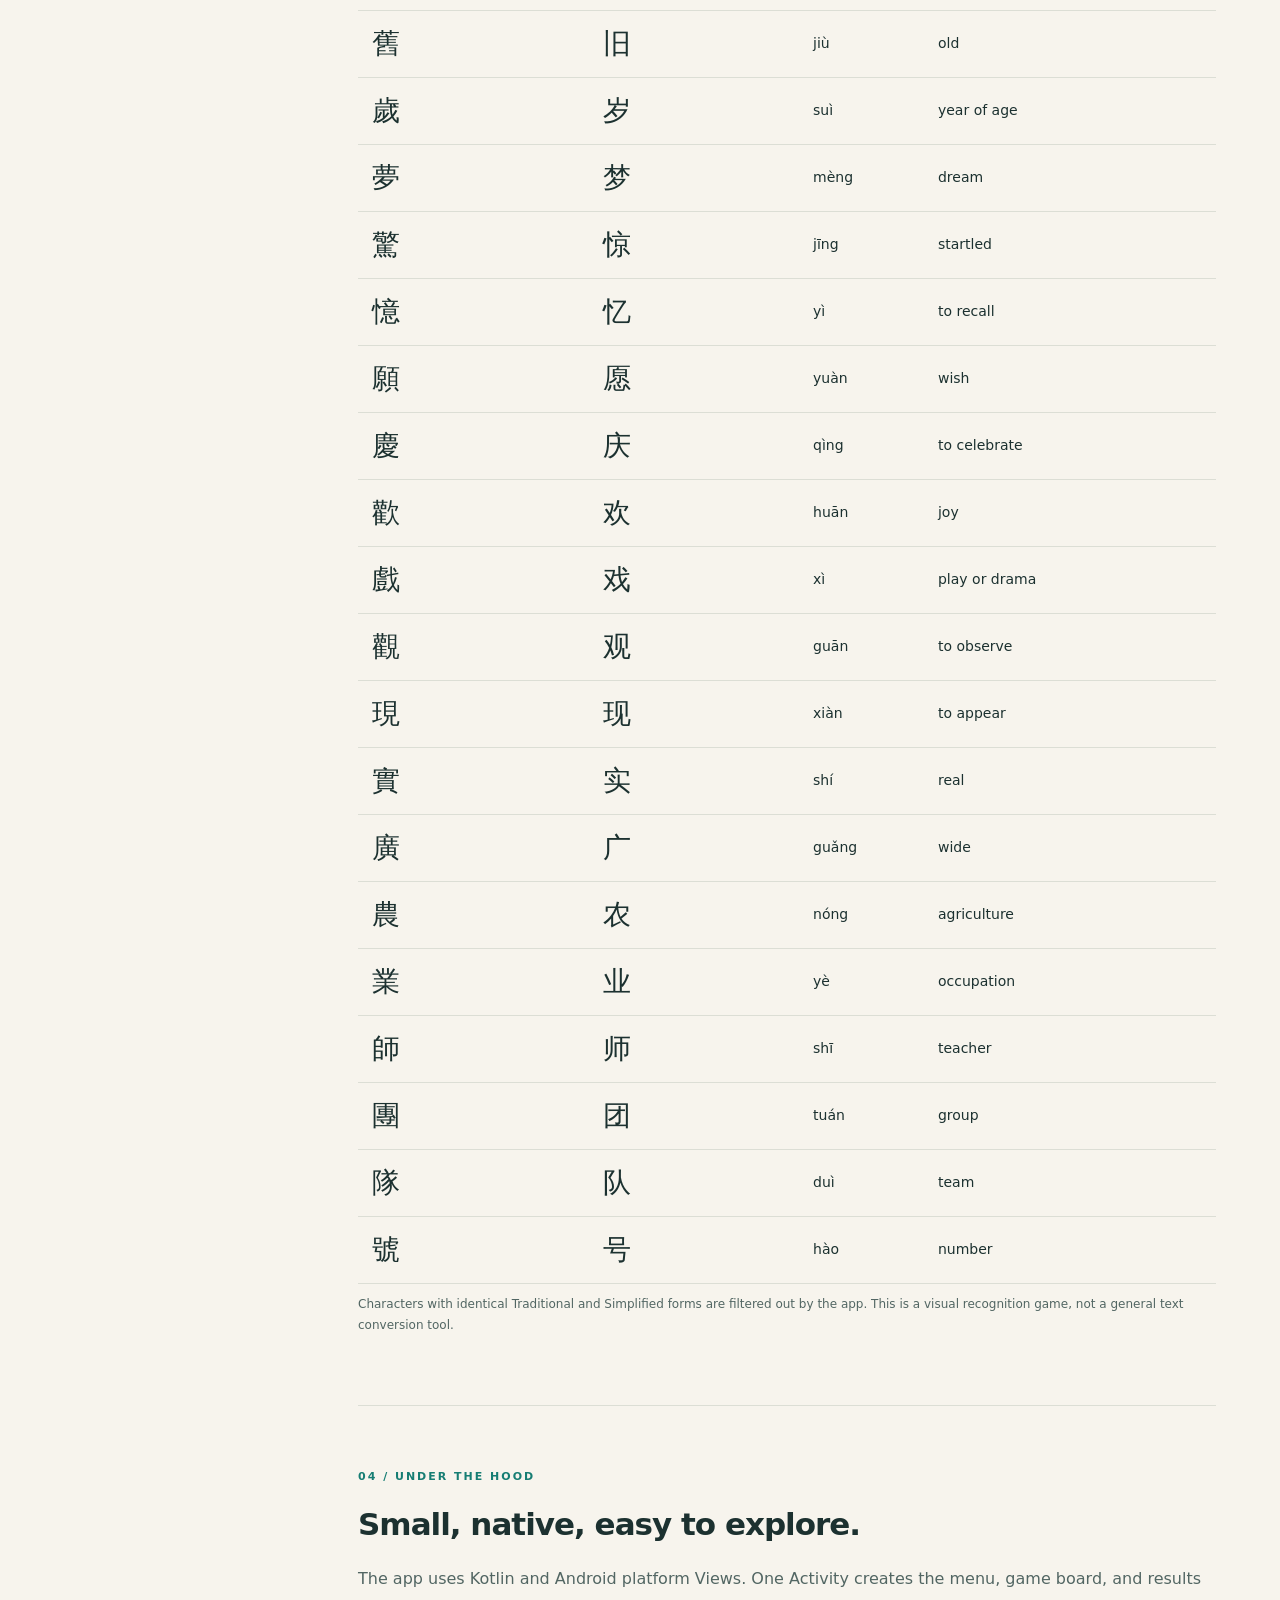
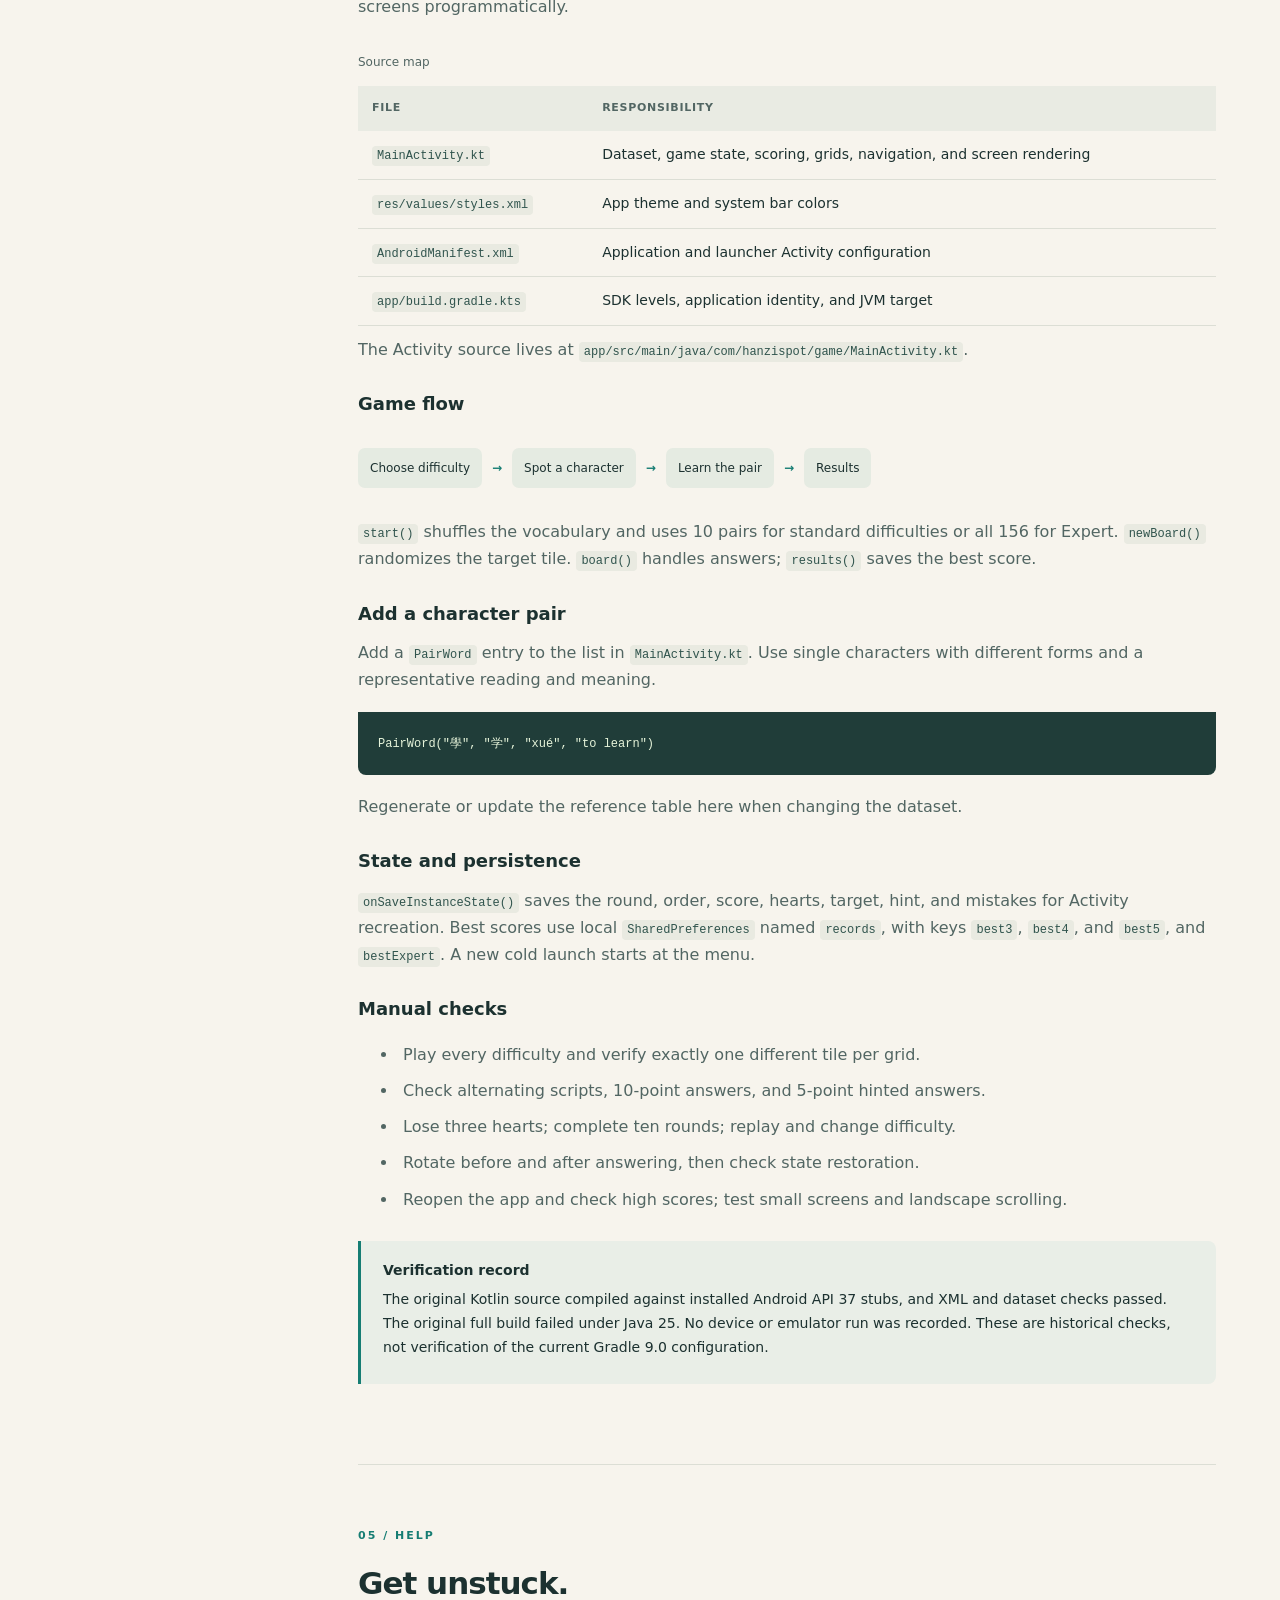
==== commit 0496348e: "Add Expert mode and prepare version 1.1" ====
--- a/docs/index.html
+++ b/docs/index.html
@@ -3,13 +3,13 @@
 <body><a class="skip" href="#content">Skip to content</a>
 <header><a class="brand" href="#overview"><span class="mark" lang="zh">漢</span> Hanzi Spot <span class="tag">DOCS</span></a><a class="github" href="https://github.com/DadCanFace/HanziSpot">View on GitHub ↗</a></header>
 <div class="layout"><aside><p class="nav-label">THE HANDBOOK</p><nav aria-label="Documentation"><a href="#overview">Overview</a><a href="#quickstart">Build & run</a><a href="#gameplay">How to play</a><a href="#characters">Character reference</a><a href="#development">Development</a><a href="#troubleshooting">Troubleshooting</a><a href="#privacy">Data & privacy</a></nav><div class="aside-note"><span lang="zh">繁體 / 简体</span><br>Two writing systems.<br>One curious eye.</div></aside>
-<main id="content"><section id="overview" class="hero"><p class="eyebrow">NATIVE ANDROID · KOTLIN</p><h1>A small difference.<br><em>A sharper eye.</em></h1><p class="lede">The handbook for Hanzi Spot. Learn to spot Traditional and Simplified Chinese characters, then explore how the app works.</p><div class="actions"><a class="primary" href="https://github.com/DadCanFace/HanziSpot/releases/download/v1.0/app-release.apk">Download Android APK ↓</a><a href="#quickstart">Build from source →</a><a href="#gameplay">Learn the rules ↓</a></div><div class="hero-pair" aria-label="Traditional xue to Simplified xue"><div><span lang="zh-Hant">學</span><small>TRADITIONAL</small></div><b>→</b><div><span lang="zh-Hans">学</span><small>SIMPLIFIED</small></div><p>xué <span> / </span> to learn</p></div></section>
-<div class="facts"><div><strong>156</strong><span>character pairs</span></div><div><strong>10</strong><span>rounds per game</span></div><div><strong>3</strong><span>difficulty levels</span></div><div><strong>100</strong><span>maximum points</span></div></div>
-<section id="quickstart"><p class="eyebrow">01 / GET STARTED</p><h2>From source to your phone.</h2><p><a href="https://github.com/DadCanFace/HanziSpot/releases/download/v1.0/app-release.apk">Download Hanzi Spot v1.0 APK</a> for Android 6.0 or newer. Open the downloaded APK on your Android device to install it.</p><p>You need Android Studio, JDK 17 or 21, and Android SDK Platform 35. The app runs on Android 6.0 (API 23) and newer.</p><ol class="steps"><li><h3>Open the project</h3><p>Choose <strong>Open</strong> in Android Studio and select <code>HanziSpot</code>, the folder containing <code>settings.gradle.kts</code>.</p></li><li><h3>Check the Gradle JDK</h3><p>Open Settings → Build, Execution, Deployment → Build Tools → Gradle. Select JDK 17 or 21 for the documented Gradle 8.11.1 baseline.</p></li><li><h3>Sync, then run</h3><p>Install SDK Platform 35 when prompted. Let Gradle sync, choose an emulator or connected phone, and click Run. The first build needs internet for dependencies.</p></li></ol>
+<main id="content"><section id="overview" class="hero"><p class="eyebrow">NATIVE ANDROID · KOTLIN</p><h1>A small difference.<br><em>A sharper eye.</em></h1><p class="lede">The handbook for Hanzi Spot. Learn to spot Traditional and Simplified Chinese characters, then explore how the app works.</p><div class="actions"><a class="primary" href="https://github.com/DadCanFace/HanziSpot/releases/download/v1.0/app-release.apk">Download v1.0 APK ↓</a><a href="#quickstart">Build from source →</a><a href="#gameplay">Learn the rules ↓</a></div><div class="hero-pair" aria-label="Traditional xue to Simplified xue"><div><span lang="zh-Hant">學</span><small>TRADITIONAL</small></div><b>→</b><div><span lang="zh-Hans">学</span><small>SIMPLIFIED</small></div><p>xué <span> / </span> to learn</p></div></section>
+<div class="facts"><div><strong>156</strong><span>character pairs</span></div><div><strong>10–156</strong><span>rounds per game</span></div><div><strong>4</strong><span>difficulty levels</span></div><div><strong>3</strong><span>heart cap</span></div></div>
+<section id="quickstart"><p class="eyebrow">01 / GET STARTED</p><h2>From source to your phone.</h2><p><a href="https://github.com/DadCanFace/HanziSpot/releases/download/v1.0/app-release.apk">Download Hanzi Spot v1.0 APK</a> for Android 6.0 or newer. Open the downloaded APK on your Android device to install it.</p><p>Expert mode is available in the v1.1 source and will be included in the next APK release.</p><p>You need Android Studio, JDK 17 or 21, and Android SDK Platform 35. The app runs on Android 6.0 (API 23) and newer.</p><ol class="steps"><li><h3>Open the project</h3><p>Choose <strong>Open</strong> in Android Studio and select <code>HanziSpot</code>, the folder containing <code>settings.gradle.kts</code>.</p></li><li><h3>Check the Gradle JDK</h3><p>Open Settings → Build, Execution, Deployment → Build Tools → Gradle. Select JDK 17 or 21 for the documented Gradle 8.11.1 baseline.</p></li><li><h3>Sync, then run</h3><p>Install SDK Platform 35 when prompted. Let Gradle sync, choose an emulator or connected phone, and click Run. The first build needs internet for dependencies.</p></li></ol>
 <div class="callout"><strong>Build configuration note</strong><p>The Desktop copy currently specifies Gradle <strong>9.0</strong>, AGP <strong>8.9.1</strong>, and Kotlin <strong>2.2.21</strong>. The original project used Gradle <strong>8.11.1</strong>. This documentation change preserves the current files. If sync fails, restore the original wrapper version and use JDK 17 or 21, or upgrade the build stack together.</p></div>
 <h3>Build from a terminal</h3><p>Run from the project root with your Android SDK configured.</p><div class="code-head"><span>Windows · PowerShell</span><button class="copy" data-copy=".\gradlew.bat :app:assembleDebug">Copy</button></div><pre><code>.\gradlew.bat :app:assembleDebug</code></pre><div class="code-head"><span>macOS / Linux</span><button class="copy" data-copy="sh gradlew :app:assembleDebug">Copy</button></div><pre><code>sh gradlew :app:assembleDebug</code></pre><p>Find the debug APK at <code>app/build/outputs/apk/debug/app-debug.apk</code>.</p></section>
 <section id="gameplay"><p class="eyebrow">02 / THE GAME</p><h2>Find the one that changes.</h2><p>Each grid repeats one character, with a single tile written in the other script. Odd-numbered rounds ask for Traditional; even-numbered rounds ask for Simplified.</p><div class="play-example"><div><h3>Try a practice grid</h3><p>Find the Traditional character among these Simplified characters. This is a website example; it does not affect your Android scores.</p><p id="demo-status" role="status" aria-live="polite">Look closely at the strokes.</p><button id="demo-reset" class="text-button">Reset example ↻</button></div><div id="demo-grid" aria-label="Practice character grid"></div></div>
-<div class="table-wrap"><table><caption>Choose your grid size</caption><thead><tr><th>Difficulty</th><th>Grid</th><th>Tiles</th></tr></thead><tbody><tr><td>Easy</td><td>3 × 3</td><td>9</td></tr><tr><td>Medium</td><td>4 × 4</td><td>16</td></tr><tr><td>Hard</td><td>5 × 5</td><td>25</td></tr></tbody></table></div><ul><li><strong>Correct answer:</strong> earn 10 points and see the pair, pinyin, and meaning.</li><li><strong>Hint:</strong> highlights the correct tile in gold; that round earns 5 points.</li><li><strong>Wrong answer:</strong> lose one heart. A previously wrong tile becomes disabled.</li><li><strong>Finish:</strong> complete 10 rounds or lose all 3 hearts. There is no time limit.</li><li><strong>Records:</strong> best completed-game scores are saved separately for each difficulty.</li></ul><p>Tap the character pair’s <strong>Listen</strong> button after a correct answer to choose Mandarin or Cantonese. Playback uses an installed offline voice in Android’s text-to-speech settings. The engine may choose a different reading for characters with multiple pronunciations.</p><p>Leaving through “Back to menu” asks for confirmation and discards the current game.</p></section>
+<div class="table-wrap"><table><caption>Choose your grid size</caption><thead><tr><th>Difficulty</th><th>Grid</th><th>Tiles</th></tr></thead><tbody><tr><td>Easy</td><td>3 × 3</td><td>9</td></tr><tr><td>Medium</td><td>4 × 4</td><td>16</td></tr><tr><td>Hard</td><td>5 × 5</td><td>25</td></tr><tr><td>Expert</td><td>5 × 5</td><td>25</td></tr></tbody></table></div><ul><li><strong>Correct answer:</strong> earn 10 points and see the pair, pinyin, and meaning.</li><li><strong>Hint:</strong> highlights the correct tile in gold; that round earns 5 points.</li><li><strong>Wrong answer:</strong> lose one heart. A previously wrong tile becomes disabled.</li><li><strong>Finish:</strong> complete all rounds or lose all 3 hearts. Easy, Medium, and Hard have 10 rounds. Expert shuffles all 156 pairs without repeats and restores one heart every 10 correct answers, including hinted answers, up to three hearts. There is no time limit.</li><li><strong>Records:</strong> best completed-game scores are saved separately for each difficulty.</li></ul><p>Tap the character pair’s <strong>Listen</strong> button after a correct answer to choose Mandarin or Cantonese. Playback uses an installed offline voice in Android’s text-to-speech settings. The engine may choose a different reading for characters with multiple pronunciations.</p><p>Leaving through “Back to menu” asks for confirmation and discards the current game.</p></section>
 <section id="characters"><p class="eyebrow">03 / REFERENCE</p><h2>Meet the character pairs.</h2><p>All 156 playable pairs from the app. Search by either script, pinyin, or English meaning. Readings and meanings are representative; context can introduce other readings.</p><label class="search-label" for="search">Search characters</label><input type="search" id="search" placeholder="Try 學, xué, or book" autocomplete="off"><p class="result-count" id="result-count" role="status">156 pairs</p><div class="table-wrap"><table id="pair-table"><caption class="sr-only">Playable Traditional and Simplified character pairs</caption><thead><tr><th>Traditional 繁體</th><th>Simplified 简体</th><th>Pinyin</th><th>Meaning</th></tr></thead><tbody><tr><td lang="zh-Hant">學</td><td lang="zh-Hans">学</td><td>xué</td><td>to learn</td></tr>
 <tr><td lang="zh-Hant">書</td><td lang="zh-Hans">书</td><td>shū</td><td>book</td></tr>
 <tr><td lang="zh-Hant">國</td><td lang="zh-Hans">国</td><td>guó</td><td>country</td></tr>
@@ -166,7 +166,7 @@
 <tr><td lang="zh-Hant">團</td><td lang="zh-Hans">团</td><td>tuán</td><td>group</td></tr>
 <tr><td lang="zh-Hant">隊</td><td lang="zh-Hans">队</td><td>duì</td><td>team</td></tr>
 <tr><td lang="zh-Hant">號</td><td lang="zh-Hans">号</td><td>hào</td><td>number</td></tr></tbody></table></div><p id="no-results" hidden>No matching pairs. Try another character or meaning.</p><p class="small">Characters with identical Traditional and Simplified forms are filtered out by the app. This is a visual recognition game, not a general text conversion tool.</p></section>
-<section id="development"><p class="eyebrow">04 / UNDER THE HOOD</p><h2>Small, native, easy to explore.</h2><p>The app uses Kotlin and Android platform Views. One Activity creates the menu, game board, and results screens programmatically.</p><div class="table-wrap"><table><caption>Source map</caption><thead><tr><th>File</th><th>Responsibility</th></tr></thead><tbody><tr><td><code>MainActivity.kt</code></td><td>Dataset, game state, scoring, grids, navigation, and screen rendering</td></tr><tr><td><code>res/values/styles.xml</code></td><td>App theme and system bar colors</td></tr><tr><td><code>AndroidManifest.xml</code></td><td>Application and launcher Activity configuration</td></tr><tr><td><code>app/build.gradle.kts</code></td><td>SDK levels, application identity, and JVM target</td></tr></tbody></table></div><p>The Activity source lives at <code>app/src/main/java/com/hanzispot/game/MainActivity.kt</code>.</p><h3>Game flow</h3><div class="flow"><span>Choose difficulty</span><b>→</b><span>Spot a character</span><b>→</b><span>Learn the pair</span><b>→</b><span>Results</span></div><p><code>start()</code> selects 10 distinct random pairs. <code>newBoard()</code> randomizes the target tile. <code>board()</code> handles answers; <code>results()</code> saves the best score.</p><h3>Add a character pair</h3><p>Add a <code>PairWord</code> entry to the list in <code>MainActivity.kt</code>. Use single characters with different forms and a representative reading and meaning.</p><pre><code>PairWord("學", "学", "xué", "to learn")</code></pre><p>Regenerate or update the reference table here when changing the dataset.</p><h3>State and persistence</h3><p><code>onSaveInstanceState()</code> saves the round, order, score, hearts, target, hint, and mistakes for Activity recreation. Best scores use local <code>SharedPreferences</code> named <code>records</code>, with keys <code>best3</code>, <code>best4</code>, and <code>best5</code>. A new cold launch starts at the menu.</p><h3>Manual checks</h3><ul><li>Play every difficulty and verify exactly one different tile per grid.</li><li>Check alternating scripts, 10-point answers, and 5-point hinted answers.</li><li>Lose three hearts; complete ten rounds; replay and change difficulty.</li><li>Rotate before and after answering, then check state restoration.</li><li>Reopen the app and check high scores; test small screens and landscape scrolling.</li></ul><div class="callout neutral"><strong>Verification record</strong><p>The original Kotlin source compiled against installed Android API 37 stubs, and XML and dataset checks passed. The original full build failed under Java 25. No device or emulator run was recorded. These are historical checks, not verification of the current Gradle 9.0 configuration.</p></div></section>
+<section id="development"><p class="eyebrow">04 / UNDER THE HOOD</p><h2>Small, native, easy to explore.</h2><p>The app uses Kotlin and Android platform Views. One Activity creates the menu, game board, and results screens programmatically.</p><div class="table-wrap"><table><caption>Source map</caption><thead><tr><th>File</th><th>Responsibility</th></tr></thead><tbody><tr><td><code>MainActivity.kt</code></td><td>Dataset, game state, scoring, grids, navigation, and screen rendering</td></tr><tr><td><code>res/values/styles.xml</code></td><td>App theme and system bar colors</td></tr><tr><td><code>AndroidManifest.xml</code></td><td>Application and launcher Activity configuration</td></tr><tr><td><code>app/build.gradle.kts</code></td><td>SDK levels, application identity, and JVM target</td></tr></tbody></table></div><p>The Activity source lives at <code>app/src/main/java/com/hanzispot/game/MainActivity.kt</code>.</p><h3>Game flow</h3><div class="flow"><span>Choose difficulty</span><b>→</b><span>Spot a character</span><b>→</b><span>Learn the pair</span><b>→</b><span>Results</span></div><p><code>start()</code> shuffles the vocabulary and uses 10 pairs for standard difficulties or all 156 for Expert. <code>newBoard()</code> randomizes the target tile. <code>board()</code> handles answers; <code>results()</code> saves the best score.</p><h3>Add a character pair</h3><p>Add a <code>PairWord</code> entry to the list in <code>MainActivity.kt</code>. Use single characters with different forms and a representative reading and meaning.</p><pre><code>PairWord("學", "学", "xué", "to learn")</code></pre><p>Regenerate or update the reference table here when changing the dataset.</p><h3>State and persistence</h3><p><code>onSaveInstanceState()</code> saves the round, order, score, hearts, target, hint, and mistakes for Activity recreation. Best scores use local <code>SharedPreferences</code> named <code>records</code>, with keys <code>best3</code>, <code>best4</code>, and <code>best5</code>, and <code>bestExpert</code>. A new cold launch starts at the menu.</p><h3>Manual checks</h3><ul><li>Play every difficulty and verify exactly one different tile per grid.</li><li>Check alternating scripts, 10-point answers, and 5-point hinted answers.</li><li>Lose three hearts; complete ten rounds; replay and change difficulty.</li><li>Rotate before and after answering, then check state restoration.</li><li>Reopen the app and check high scores; test small screens and landscape scrolling.</li></ul><div class="callout neutral"><strong>Verification record</strong><p>The original Kotlin source compiled against installed Android API 37 stubs, and XML and dataset checks passed. The original full build failed under Java 25. No device or emulator run was recorded. These are historical checks, not verification of the current Gradle 9.0 configuration.</p></div></section>
 <section id="troubleshooting"><p class="eyebrow">05 / HELP</p><h2>Get unstuck.</h2><details><summary>Gradle sync fails or reports Java 25</summary><p>Check your Gradle JDK, not only the IDE runtime. For the original Gradle 8.11.1 configuration, choose JDK 17 or 21. The current Desktop wrapper is Gradle 9.0; see the configuration note above before changing versions.</p></details><details><summary>SDK Platform 35 is missing</summary><p>Open Android Studio’s SDK Manager and install Android SDK Platform 35. Ensure <code>local.properties</code> points to your local SDK, or set <code>ANDROID_HOME</code>. Do not commit machine-specific SDK paths.</p></details><details><summary>No device is available</summary><p>Create an Android Virtual Device in Device Manager, or connect a phone with USB debugging enabled and approve its debugging prompt. Use API 23 or newer.</p></details><details><summary>The website does not load at /docs</summary><p>This folder is a static site. Serve the project root to visit <code>/docs/</code>, or open <code>docs/index.html</code> directly. For GitHub Pages, select a branch and the <code>/docs</code> folder as the publishing source in the repository’s Pages settings. Pushing files alone does not enable Pages.</p></details></section>
 <section id="privacy"><p class="eyebrow">06 / ON YOUR DEVICE</p><h2>Play offline. Keep scores local.</h2><p>The current app manifest requests no network permission. Gameplay needs no account, advertising service, or remote backend. Best scores stay in the app’s local preferences.</p><p>Android system backup may include application data because backup is enabled in the manifest. Clearing app data resets local preferences; system restore behavior depends on the device’s backup settings.</p><p class="small">This documentation uses no external fonts, trackers, or JavaScript dependencies. The practice grid is temporary and does not save results.</p></section>
 <footer><span class="brand">漢 / 汉 &nbsp; Hanzi Spot</span><span>Made for curious eyes. Built with Kotlin.</span><a href="#overview">Back to top ↑</a></footer></main></div><div id="copy-status" class="sr-only" role="status"></div></body></html>
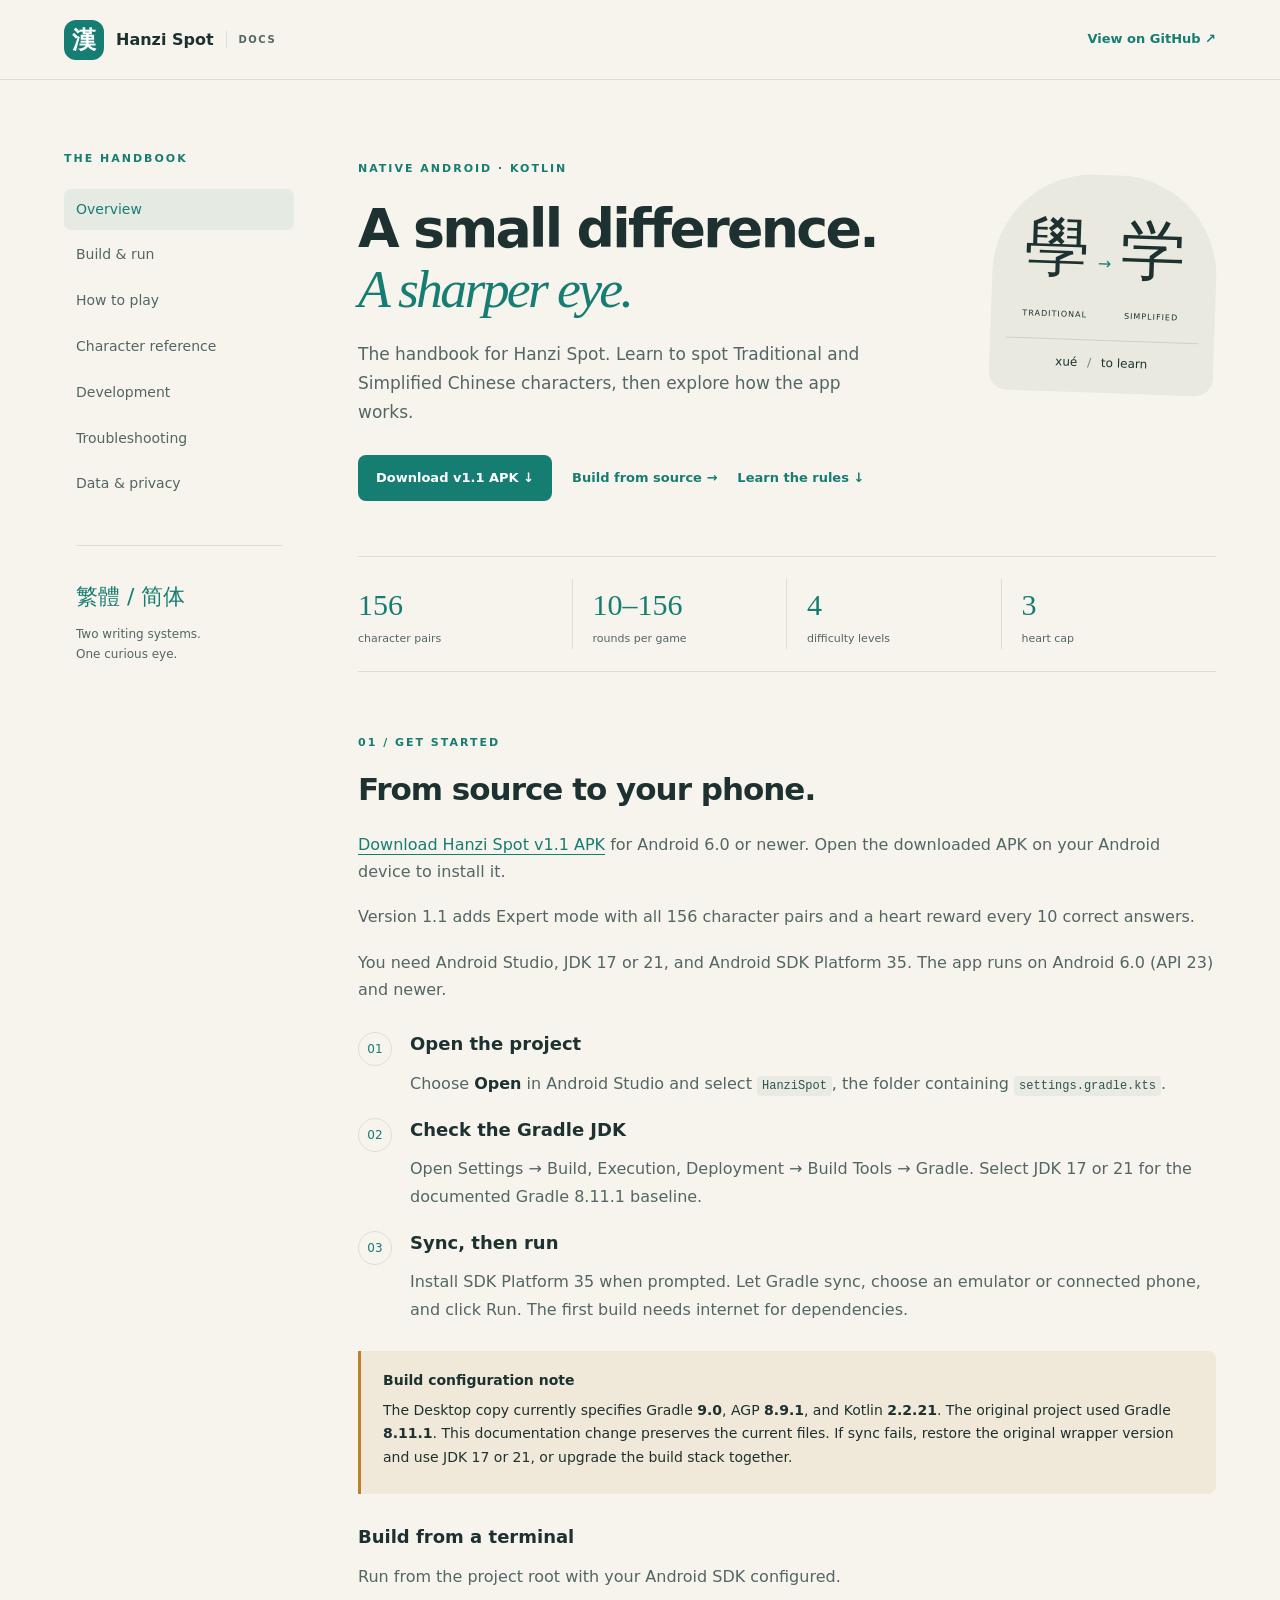
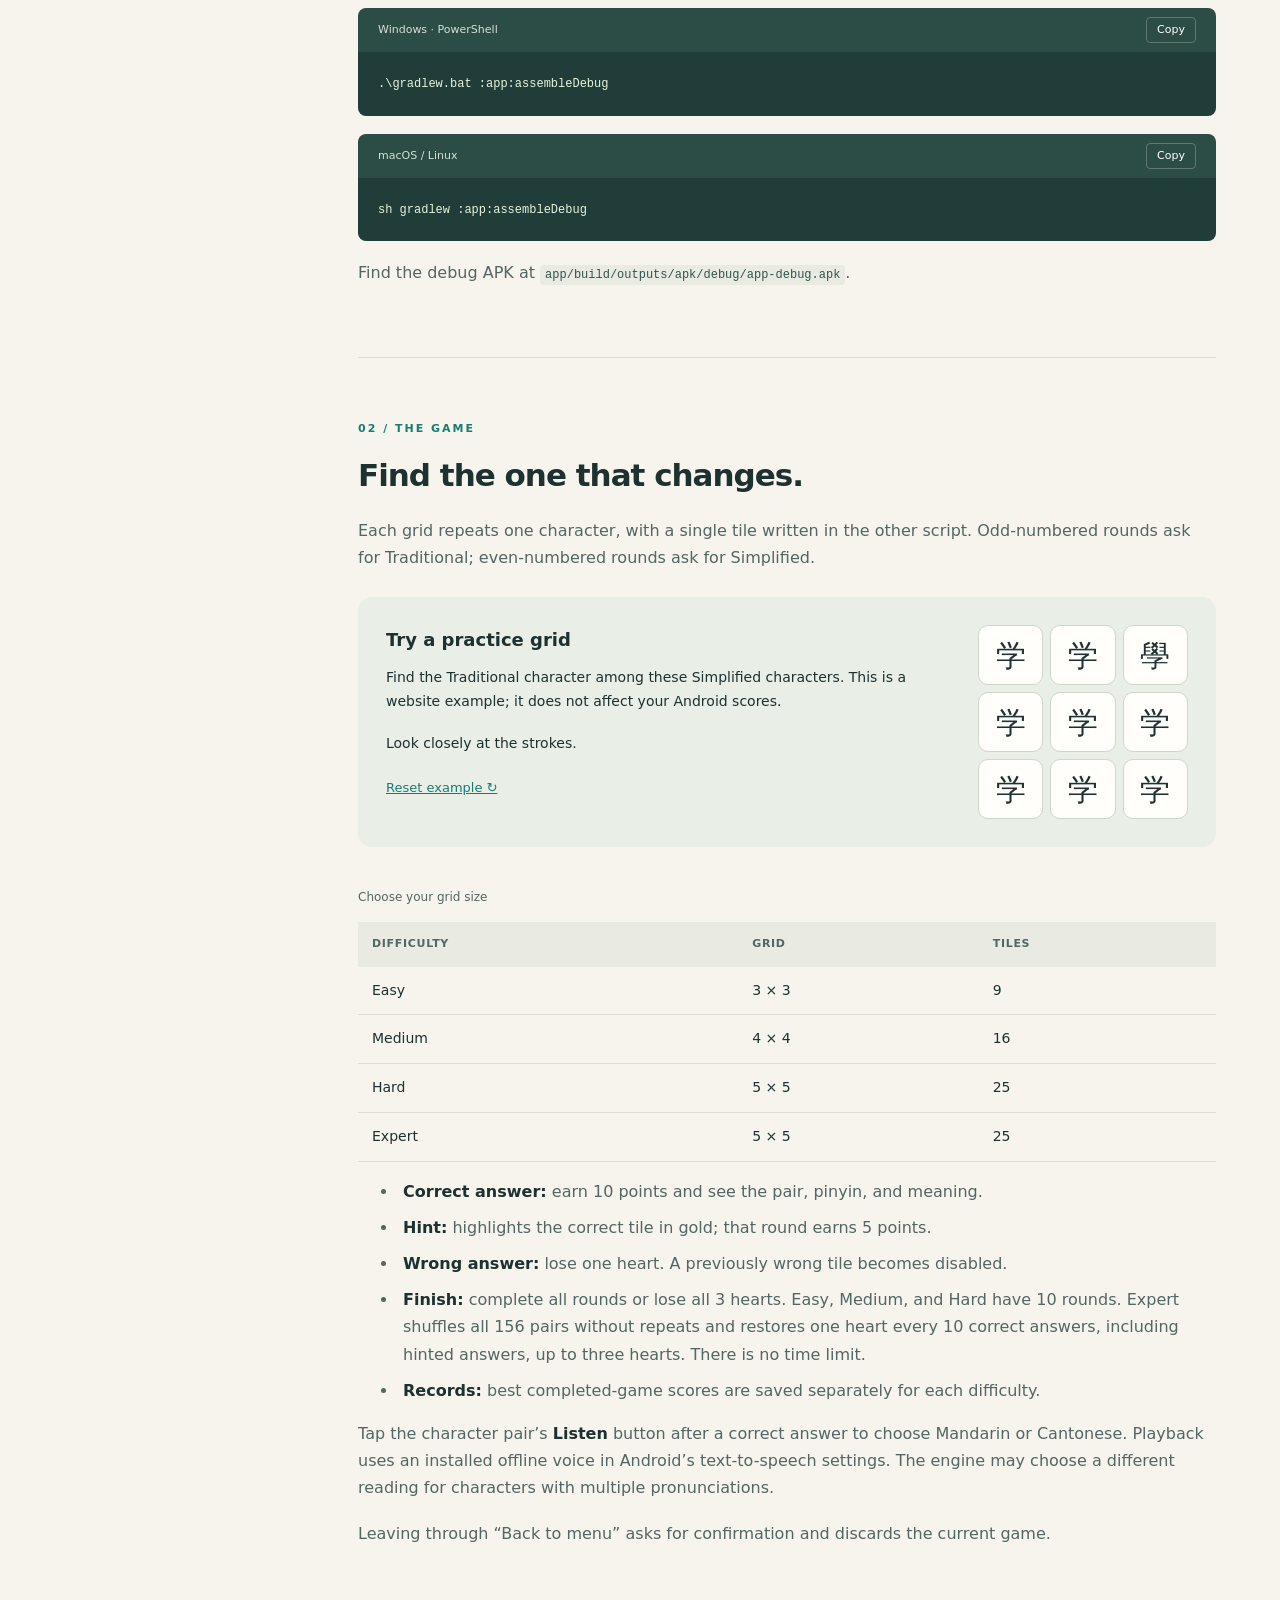
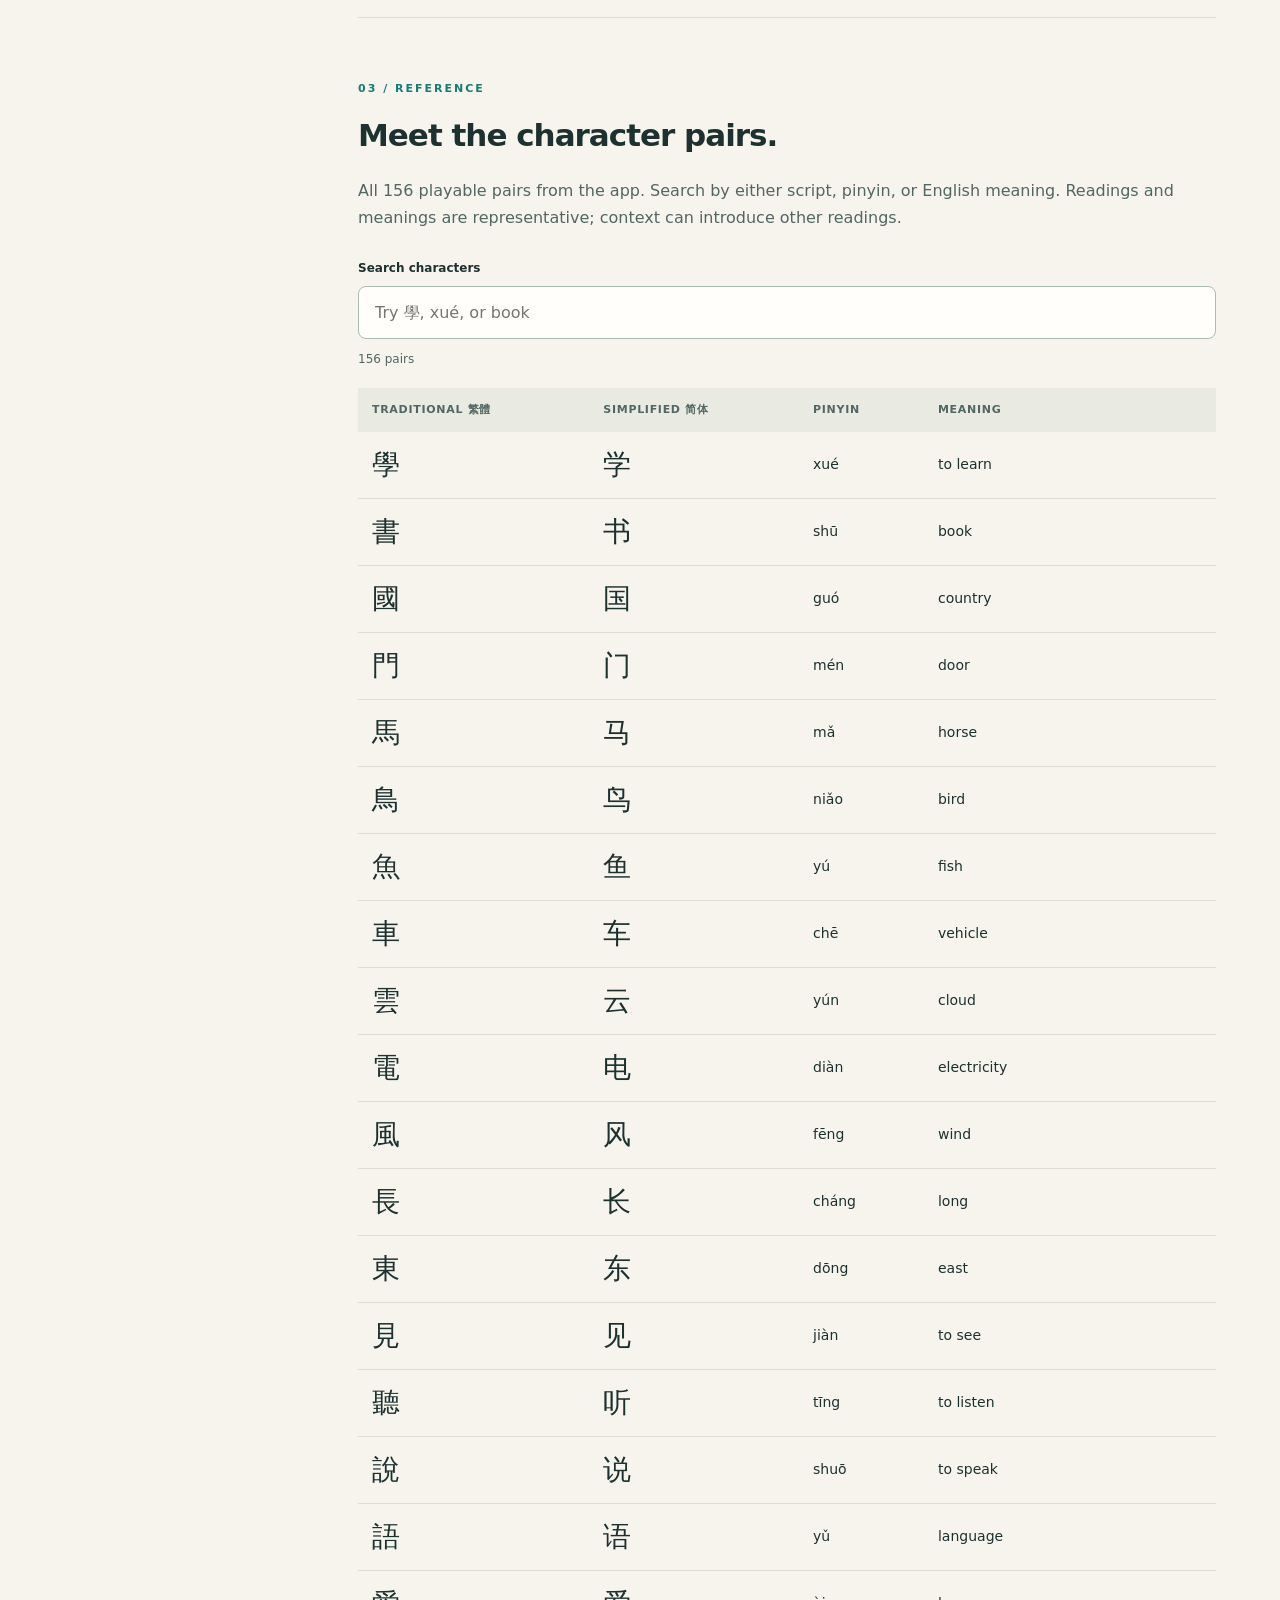
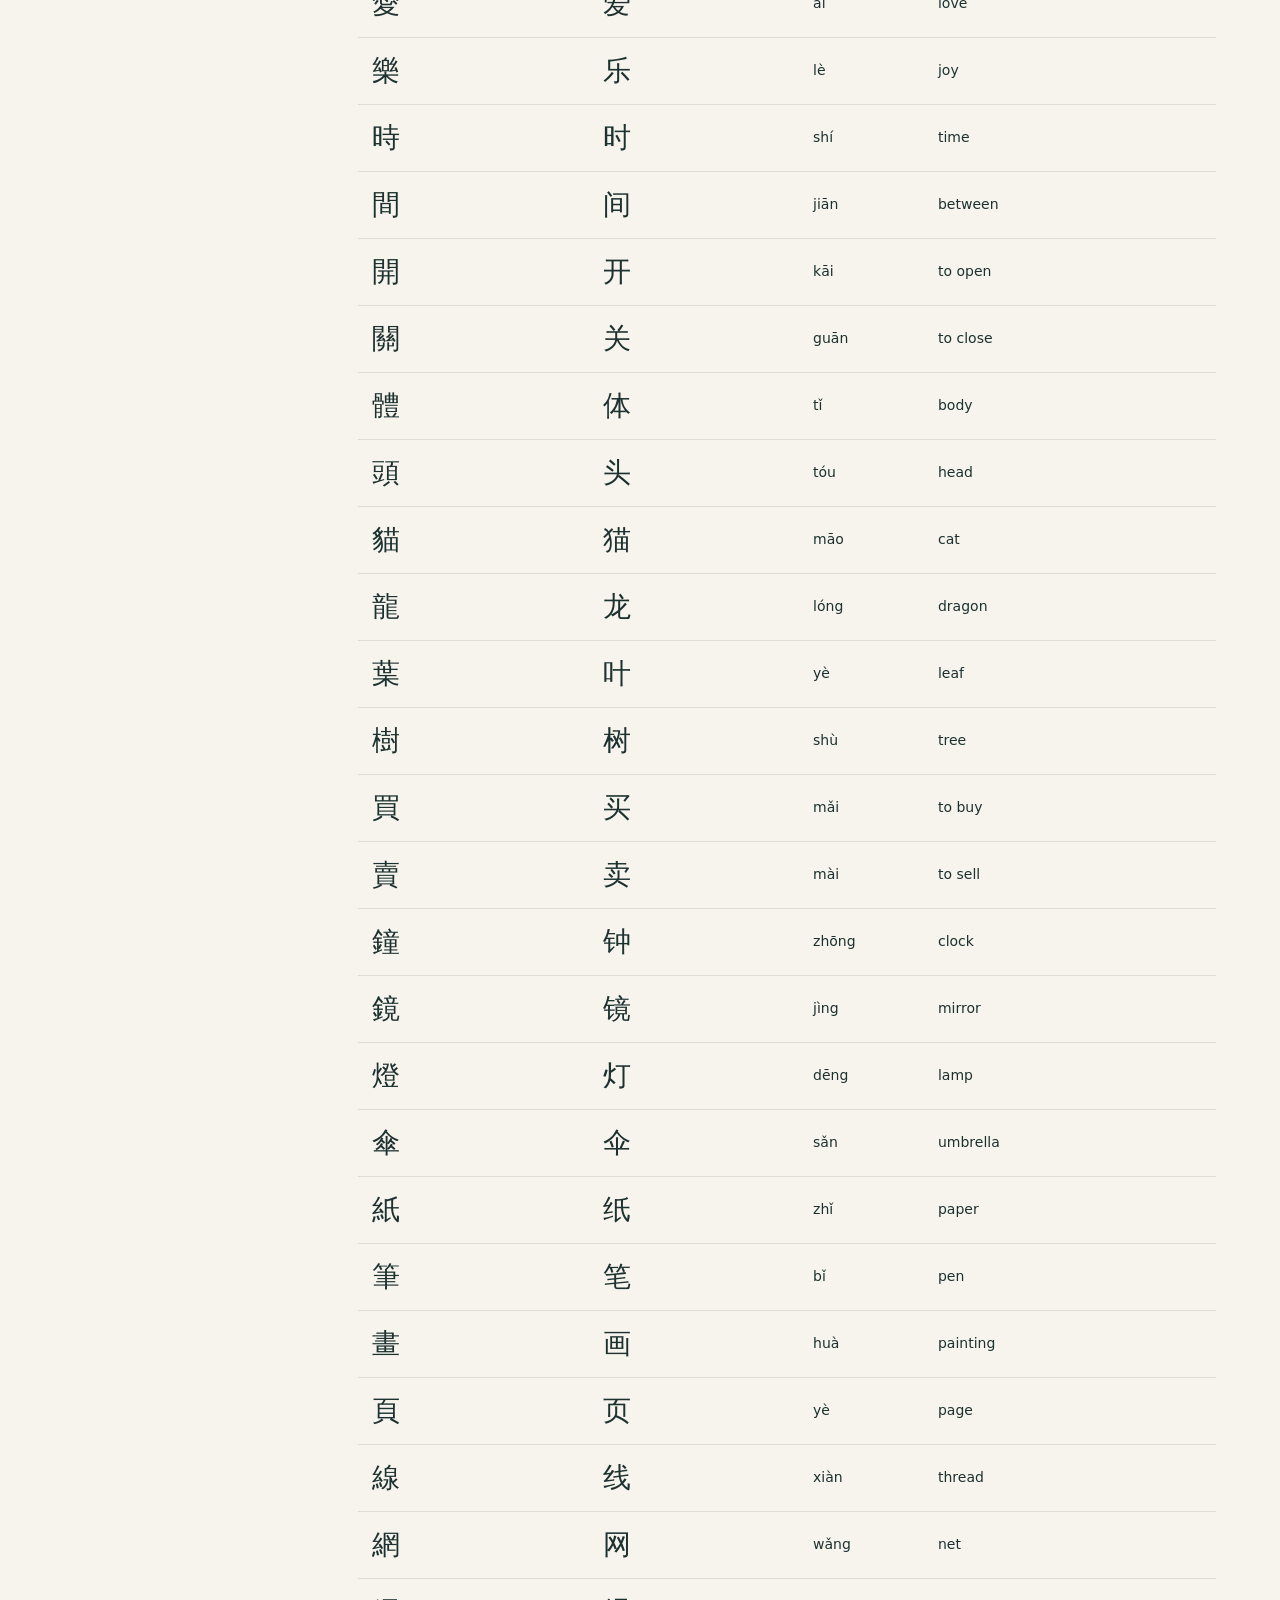
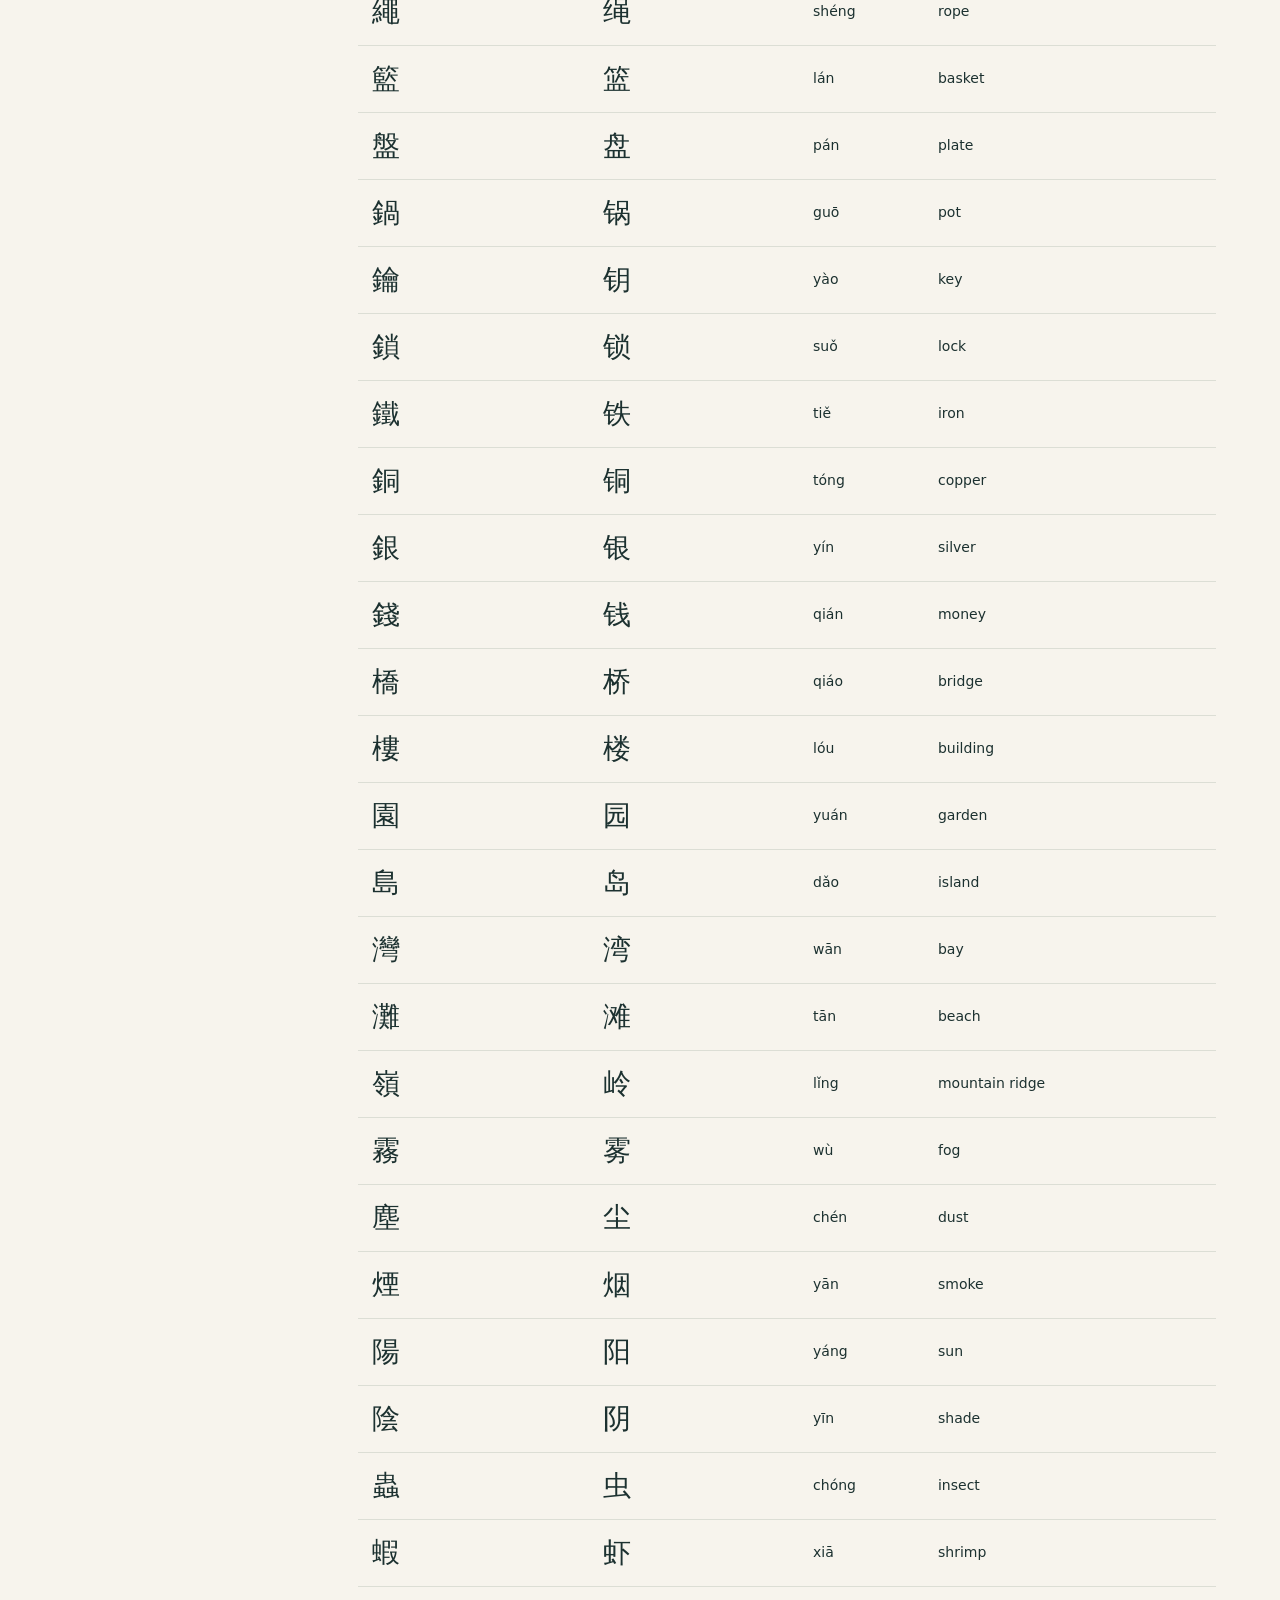
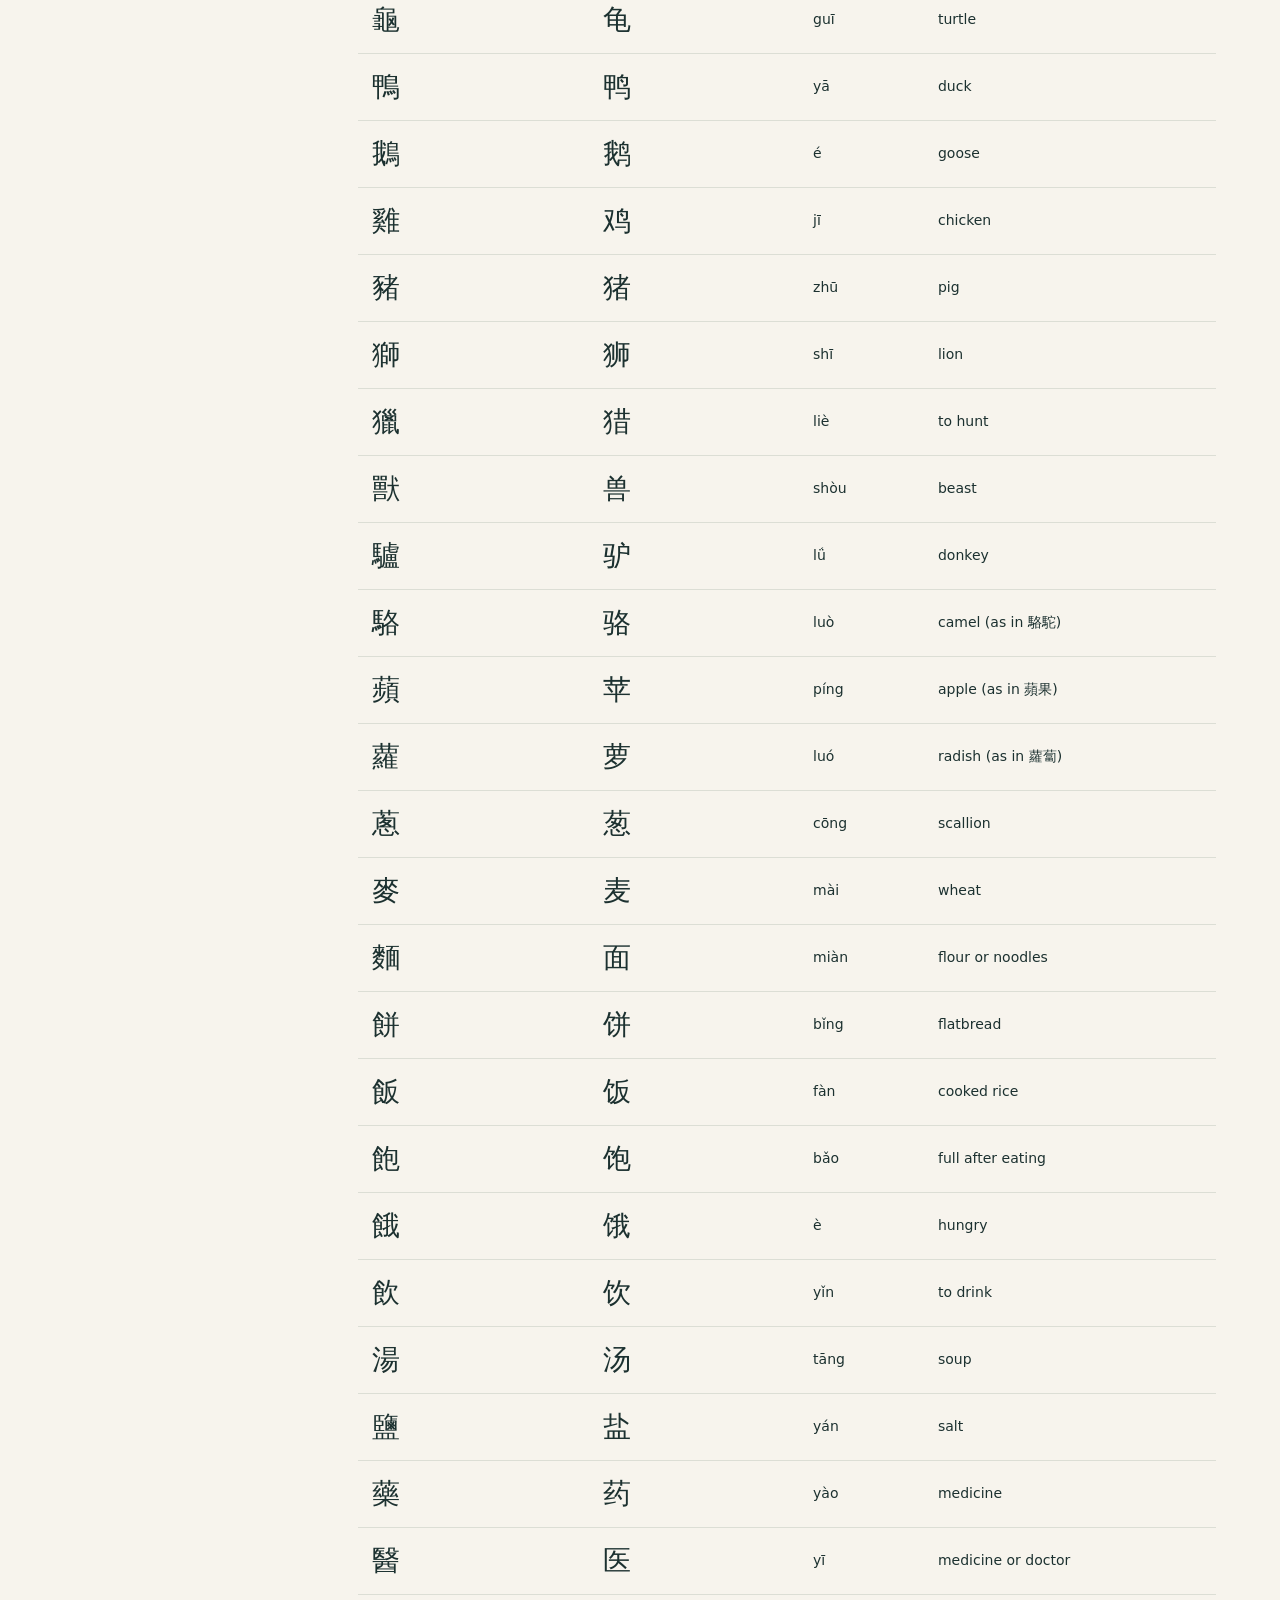
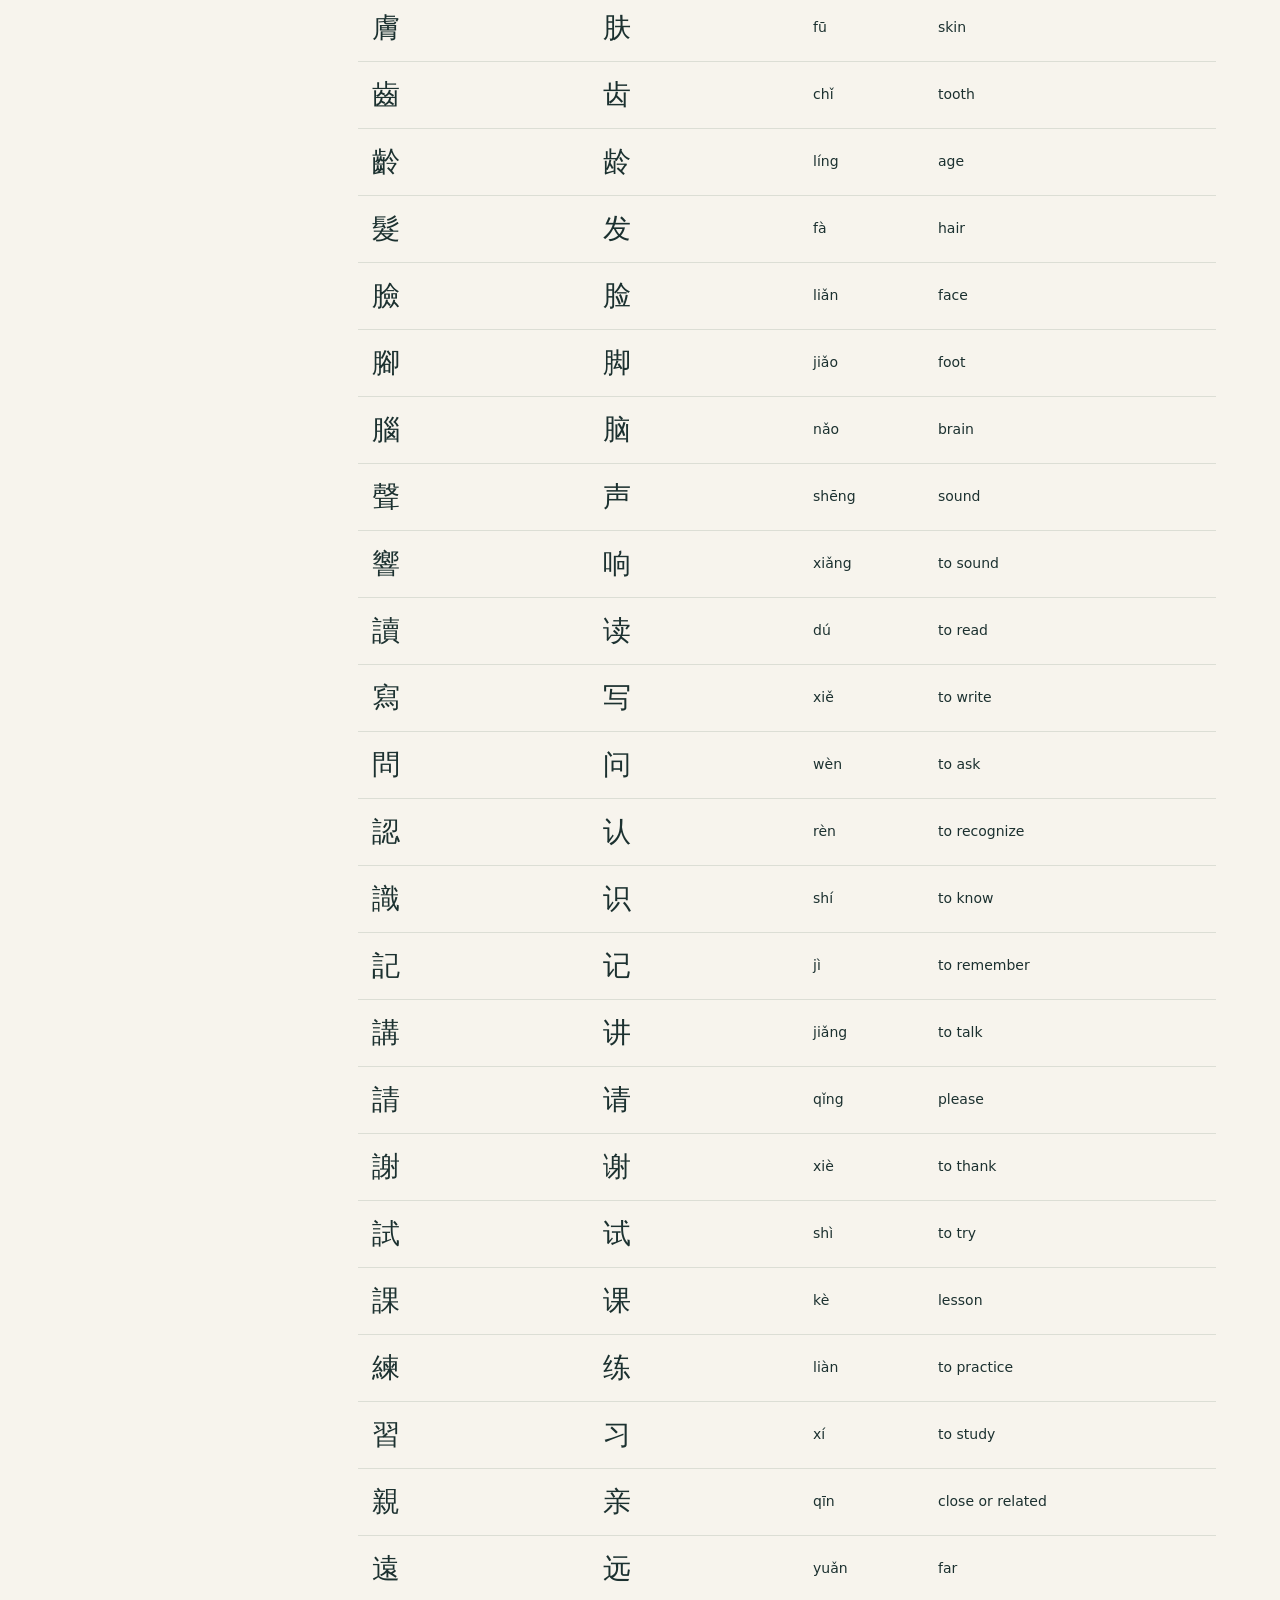
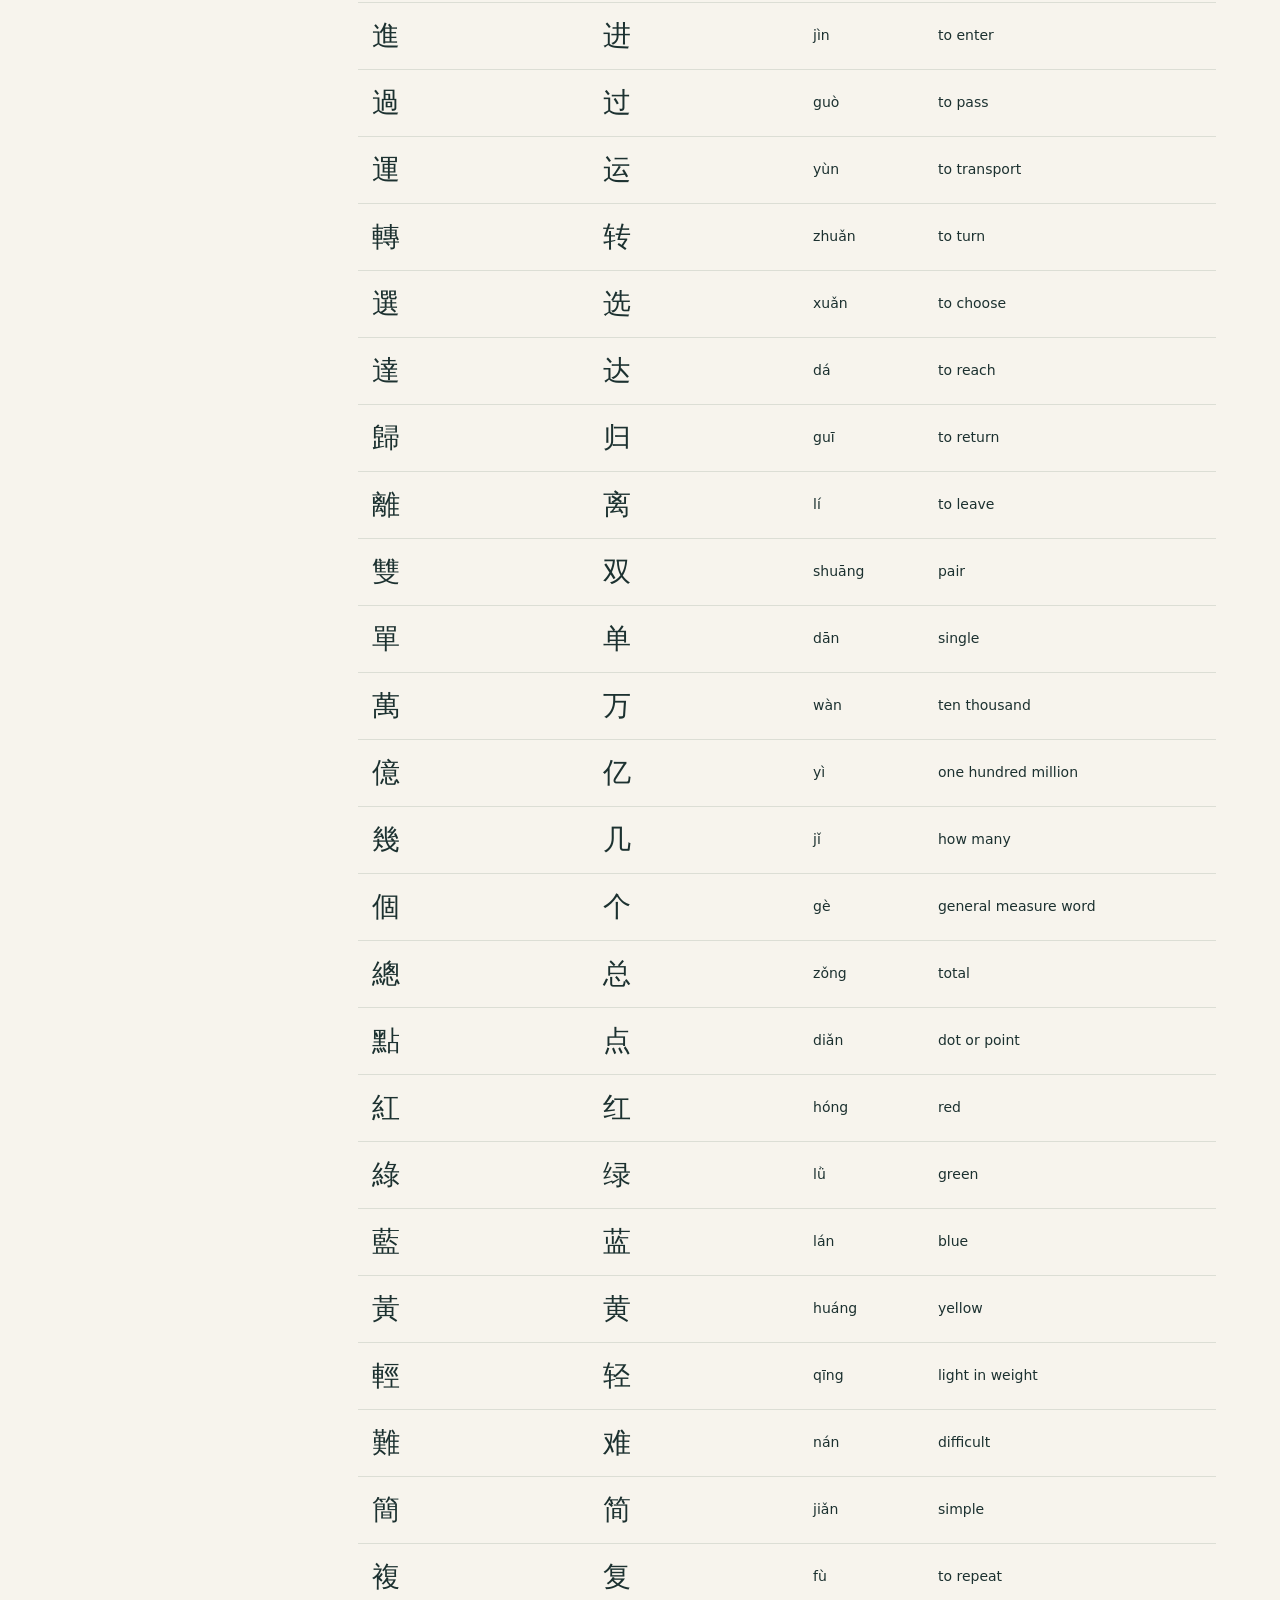
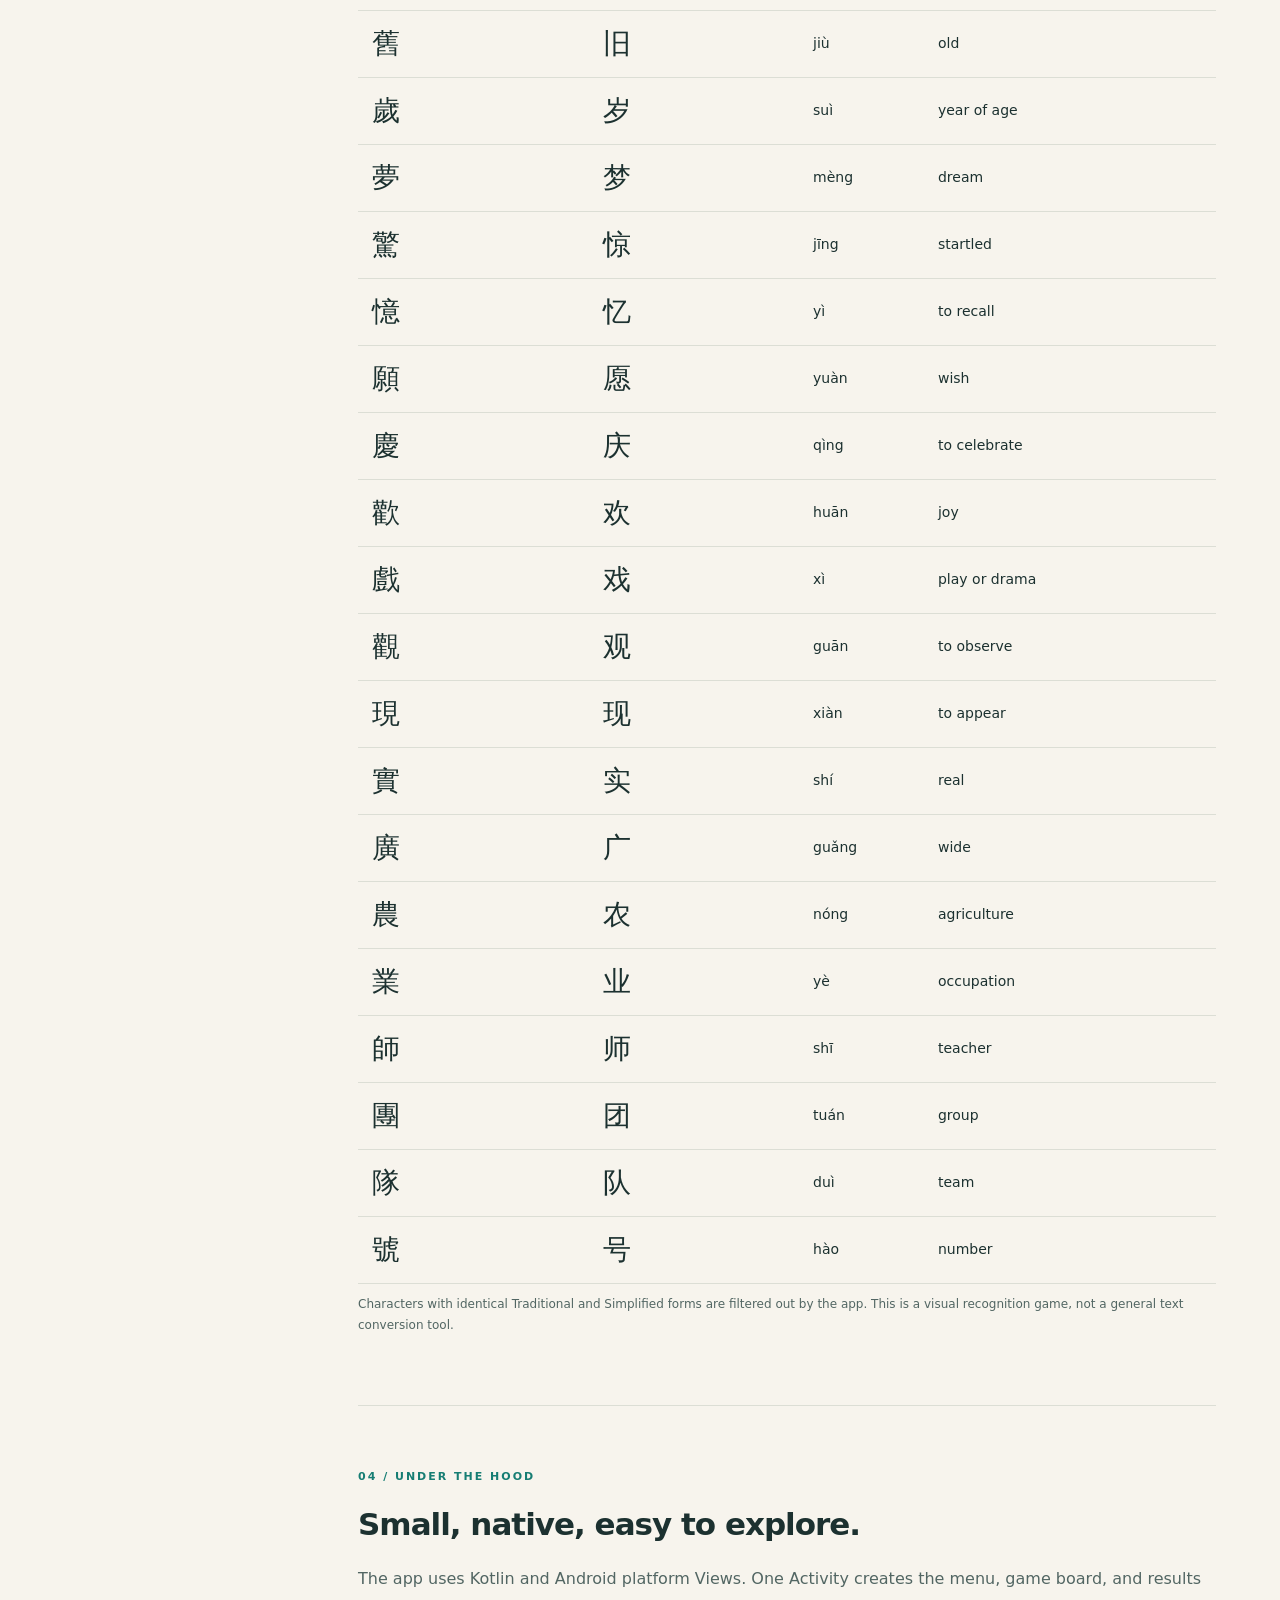
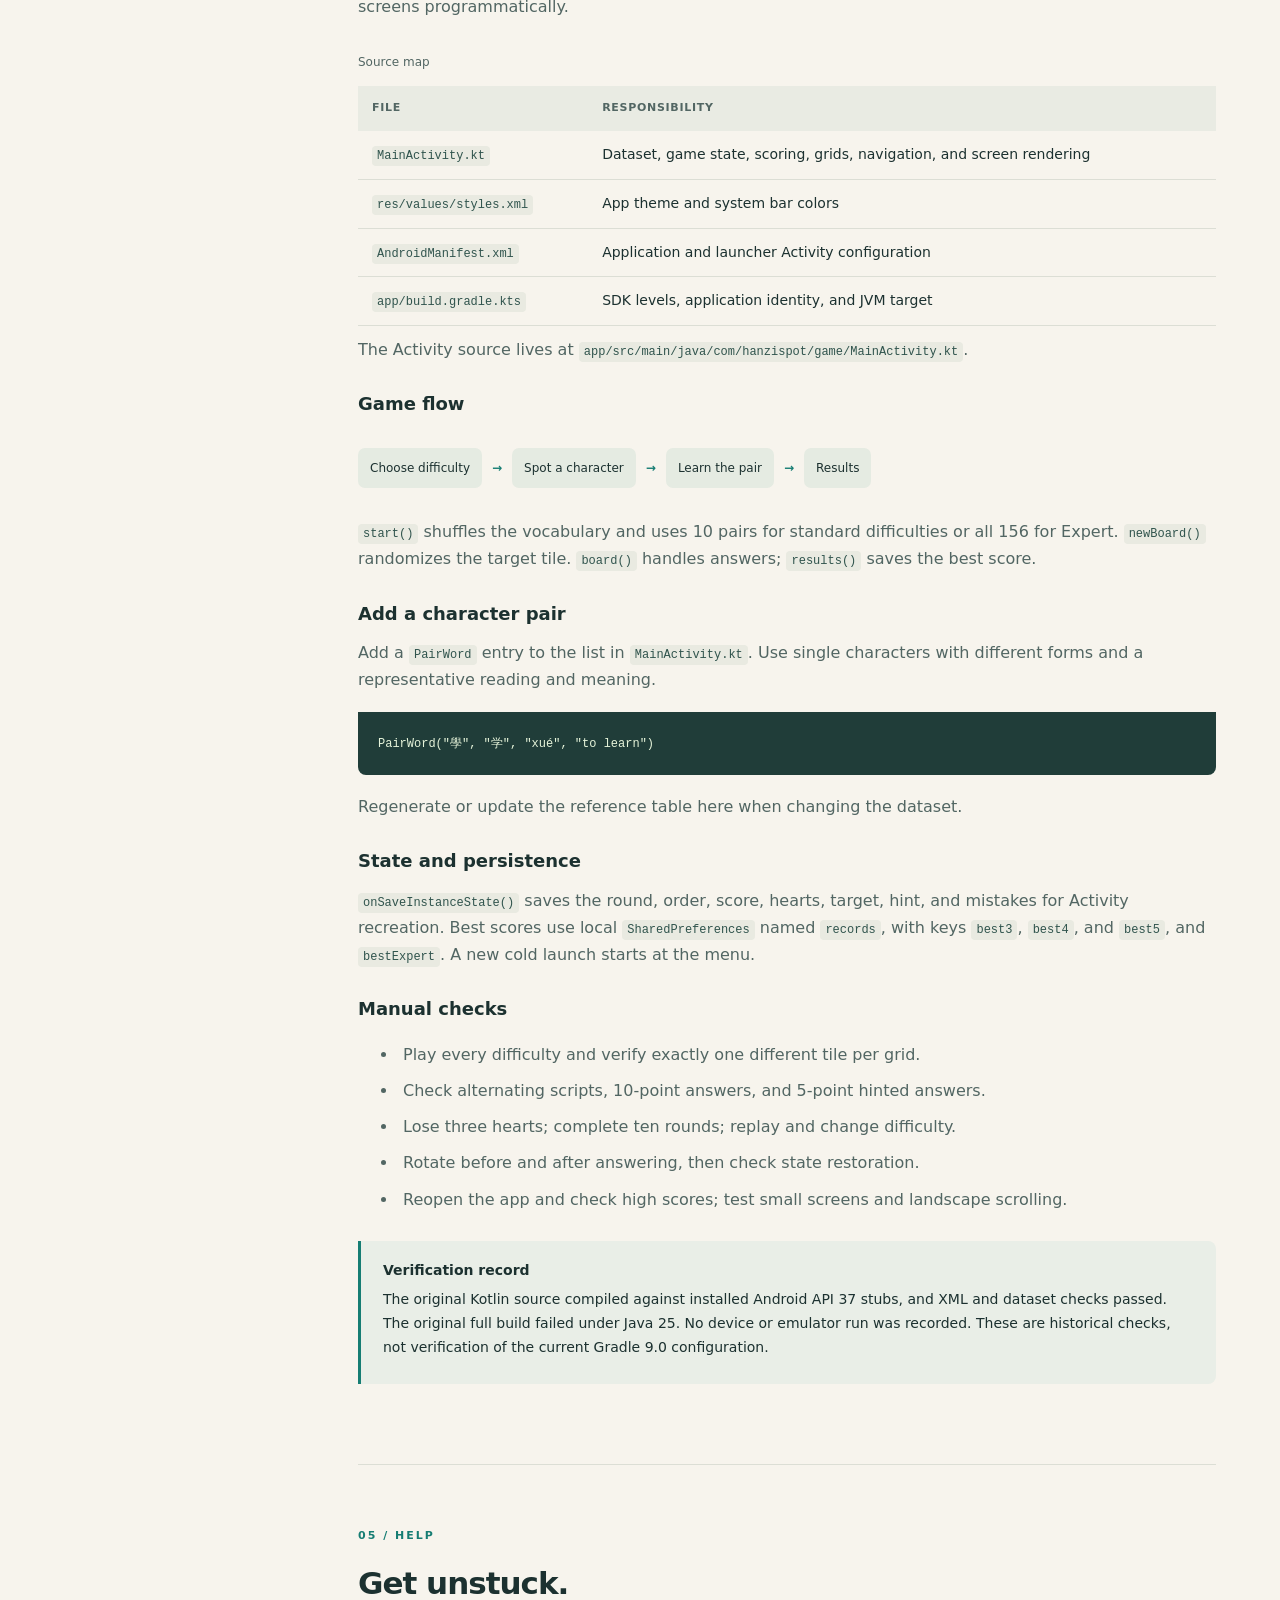
==== commit 3dff578e: "Update APK download to Hanzi Spot v1.1" ====
--- a/docs/index.html
+++ b/docs/index.html
@@ -3,9 +3,9 @@
 <body><a class="skip" href="#content">Skip to content</a>
 <header><a class="brand" href="#overview"><span class="mark" lang="zh">漢</span> Hanzi Spot <span class="tag">DOCS</span></a><a class="github" href="https://github.com/DadCanFace/HanziSpot">View on GitHub ↗</a></header>
 <div class="layout"><aside><p class="nav-label">THE HANDBOOK</p><nav aria-label="Documentation"><a href="#overview">Overview</a><a href="#quickstart">Build & run</a><a href="#gameplay">How to play</a><a href="#characters">Character reference</a><a href="#development">Development</a><a href="#troubleshooting">Troubleshooting</a><a href="#privacy">Data & privacy</a></nav><div class="aside-note"><span lang="zh">繁體 / 简体</span><br>Two writing systems.<br>One curious eye.</div></aside>
-<main id="content"><section id="overview" class="hero"><p class="eyebrow">NATIVE ANDROID · KOTLIN</p><h1>A small difference.<br><em>A sharper eye.</em></h1><p class="lede">The handbook for Hanzi Spot. Learn to spot Traditional and Simplified Chinese characters, then explore how the app works.</p><div class="actions"><a class="primary" href="https://github.com/DadCanFace/HanziSpot/releases/download/v1.0/app-release.apk">Download v1.0 APK ↓</a><a href="#quickstart">Build from source →</a><a href="#gameplay">Learn the rules ↓</a></div><div class="hero-pair" aria-label="Traditional xue to Simplified xue"><div><span lang="zh-Hant">學</span><small>TRADITIONAL</small></div><b>→</b><div><span lang="zh-Hans">学</span><small>SIMPLIFIED</small></div><p>xué <span> / </span> to learn</p></div></section>
+<main id="content"><section id="overview" class="hero"><p class="eyebrow">NATIVE ANDROID · KOTLIN</p><h1>A small difference.<br><em>A sharper eye.</em></h1><p class="lede">The handbook for Hanzi Spot. Learn to spot Traditional and Simplified Chinese characters, then explore how the app works.</p><div class="actions"><a class="primary" href="https://github.com/DadCanFace/HanziSpot/releases/download/v1.1/app-release.apk">Download v1.1 APK ↓</a><a href="#quickstart">Build from source →</a><a href="#gameplay">Learn the rules ↓</a></div><div class="hero-pair" aria-label="Traditional xue to Simplified xue"><div><span lang="zh-Hant">學</span><small>TRADITIONAL</small></div><b>→</b><div><span lang="zh-Hans">学</span><small>SIMPLIFIED</small></div><p>xué <span> / </span> to learn</p></div></section>
 <div class="facts"><div><strong>156</strong><span>character pairs</span></div><div><strong>10–156</strong><span>rounds per game</span></div><div><strong>4</strong><span>difficulty levels</span></div><div><strong>3</strong><span>heart cap</span></div></div>
-<section id="quickstart"><p class="eyebrow">01 / GET STARTED</p><h2>From source to your phone.</h2><p><a href="https://github.com/DadCanFace/HanziSpot/releases/download/v1.0/app-release.apk">Download Hanzi Spot v1.0 APK</a> for Android 6.0 or newer. Open the downloaded APK on your Android device to install it.</p><p>Expert mode is available in the v1.1 source and will be included in the next APK release.</p><p>You need Android Studio, JDK 17 or 21, and Android SDK Platform 35. The app runs on Android 6.0 (API 23) and newer.</p><ol class="steps"><li><h3>Open the project</h3><p>Choose <strong>Open</strong> in Android Studio and select <code>HanziSpot</code>, the folder containing <code>settings.gradle.kts</code>.</p></li><li><h3>Check the Gradle JDK</h3><p>Open Settings → Build, Execution, Deployment → Build Tools → Gradle. Select JDK 17 or 21 for the documented Gradle 8.11.1 baseline.</p></li><li><h3>Sync, then run</h3><p>Install SDK Platform 35 when prompted. Let Gradle sync, choose an emulator or connected phone, and click Run. The first build needs internet for dependencies.</p></li></ol>
+<section id="quickstart"><p class="eyebrow">01 / GET STARTED</p><h2>From source to your phone.</h2><p><a href="https://github.com/DadCanFace/HanziSpot/releases/download/v1.1/app-release.apk">Download Hanzi Spot v1.1 APK</a> for Android 6.0 or newer. Open the downloaded APK on your Android device to install it.</p><p>Version 1.1 adds Expert mode with all 156 character pairs and a heart reward every 10 correct answers.</p><p>You need Android Studio, JDK 17 or 21, and Android SDK Platform 35. The app runs on Android 6.0 (API 23) and newer.</p><ol class="steps"><li><h3>Open the project</h3><p>Choose <strong>Open</strong> in Android Studio and select <code>HanziSpot</code>, the folder containing <code>settings.gradle.kts</code>.</p></li><li><h3>Check the Gradle JDK</h3><p>Open Settings → Build, Execution, Deployment → Build Tools → Gradle. Select JDK 17 or 21 for the documented Gradle 8.11.1 baseline.</p></li><li><h3>Sync, then run</h3><p>Install SDK Platform 35 when prompted. Let Gradle sync, choose an emulator or connected phone, and click Run. The first build needs internet for dependencies.</p></li></ol>
 <div class="callout"><strong>Build configuration note</strong><p>The Desktop copy currently specifies Gradle <strong>9.0</strong>, AGP <strong>8.9.1</strong>, and Kotlin <strong>2.2.21</strong>. The original project used Gradle <strong>8.11.1</strong>. This documentation change preserves the current files. If sync fails, restore the original wrapper version and use JDK 17 or 21, or upgrade the build stack together.</p></div>
 <h3>Build from a terminal</h3><p>Run from the project root with your Android SDK configured.</p><div class="code-head"><span>Windows · PowerShell</span><button class="copy" data-copy=".\gradlew.bat :app:assembleDebug">Copy</button></div><pre><code>.\gradlew.bat :app:assembleDebug</code></pre><div class="code-head"><span>macOS / Linux</span><button class="copy" data-copy="sh gradlew :app:assembleDebug">Copy</button></div><pre><code>sh gradlew :app:assembleDebug</code></pre><p>Find the debug APK at <code>app/build/outputs/apk/debug/app-debug.apk</code>.</p></section>
 <section id="gameplay"><p class="eyebrow">02 / THE GAME</p><h2>Find the one that changes.</h2><p>Each grid repeats one character, with a single tile written in the other script. Odd-numbered rounds ask for Traditional; even-numbered rounds ask for Simplified.</p><div class="play-example"><div><h3>Try a practice grid</h3><p>Find the Traditional character among these Simplified characters. This is a website example; it does not affect your Android scores.</p><p id="demo-status" role="status" aria-live="polite">Look closely at the strokes.</p><button id="demo-reset" class="text-button">Reset example ↻</button></div><div id="demo-grid" aria-label="Practice character grid"></div></div>
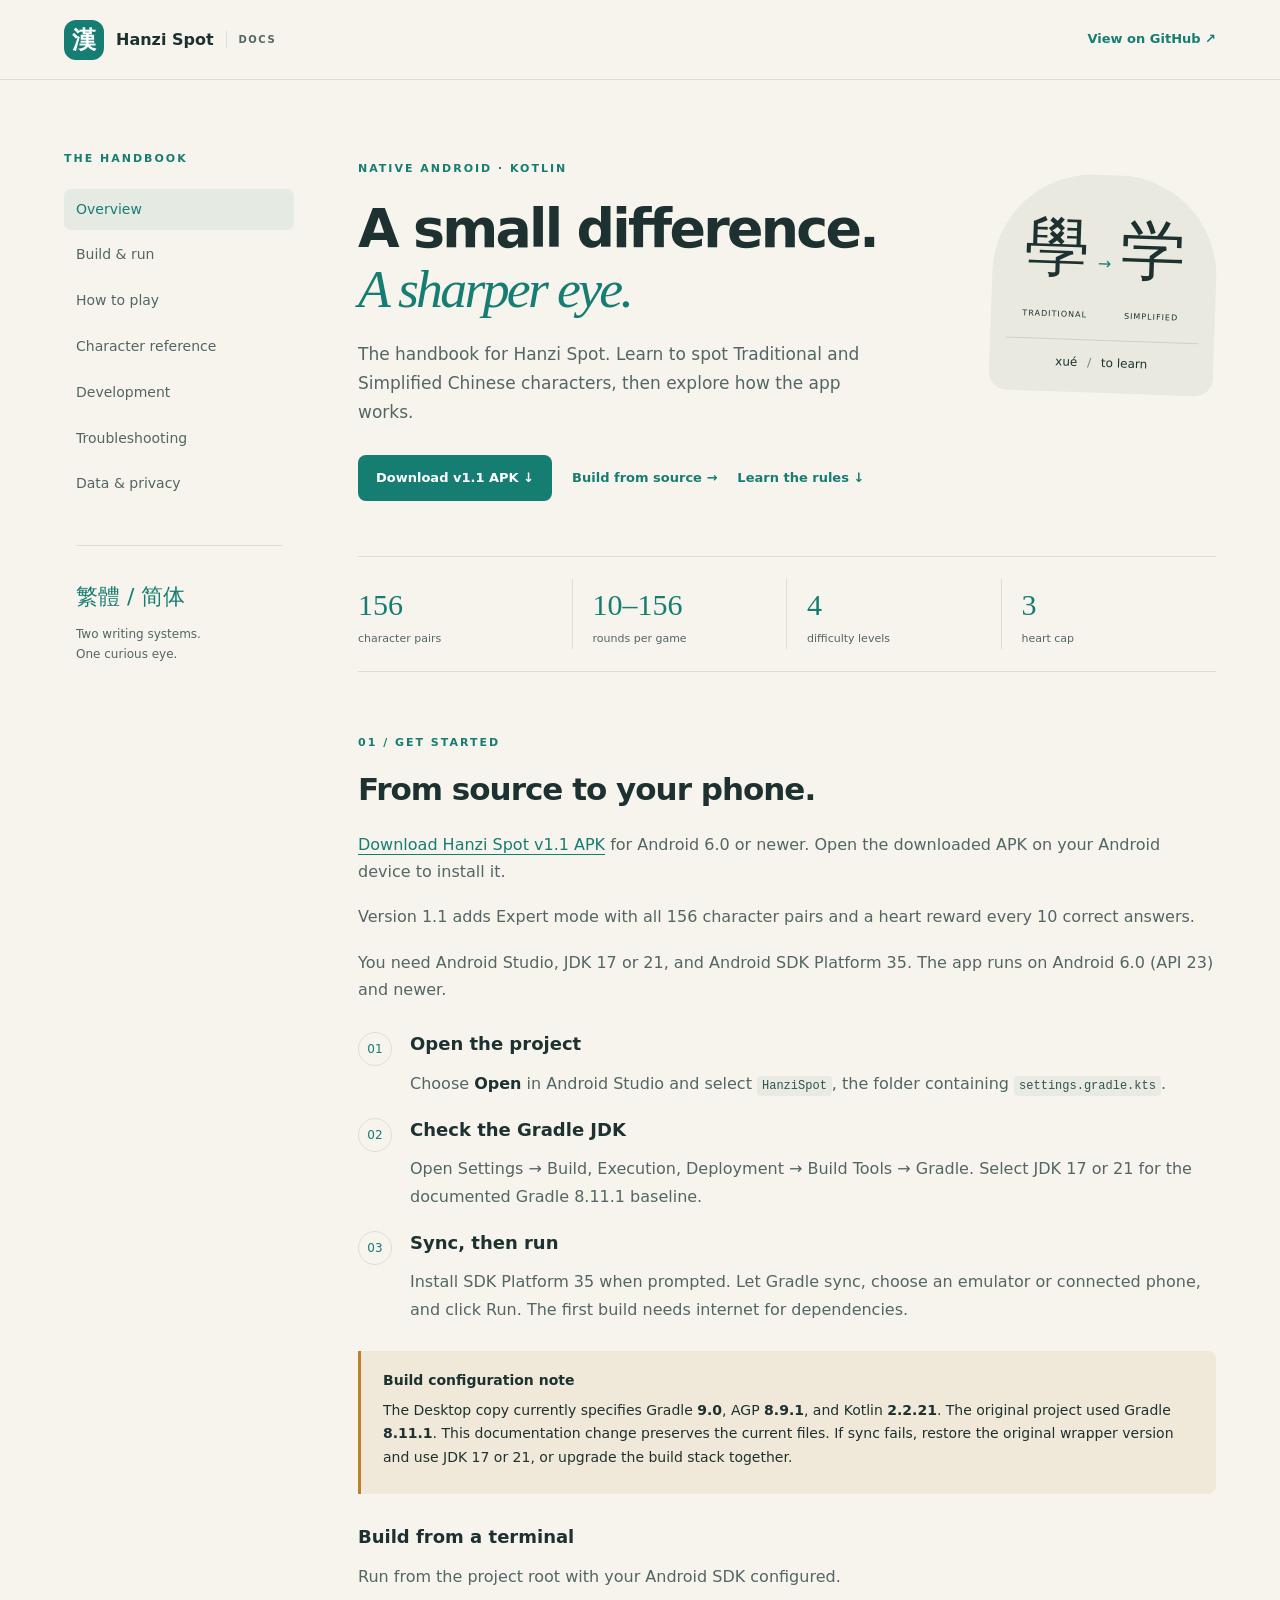
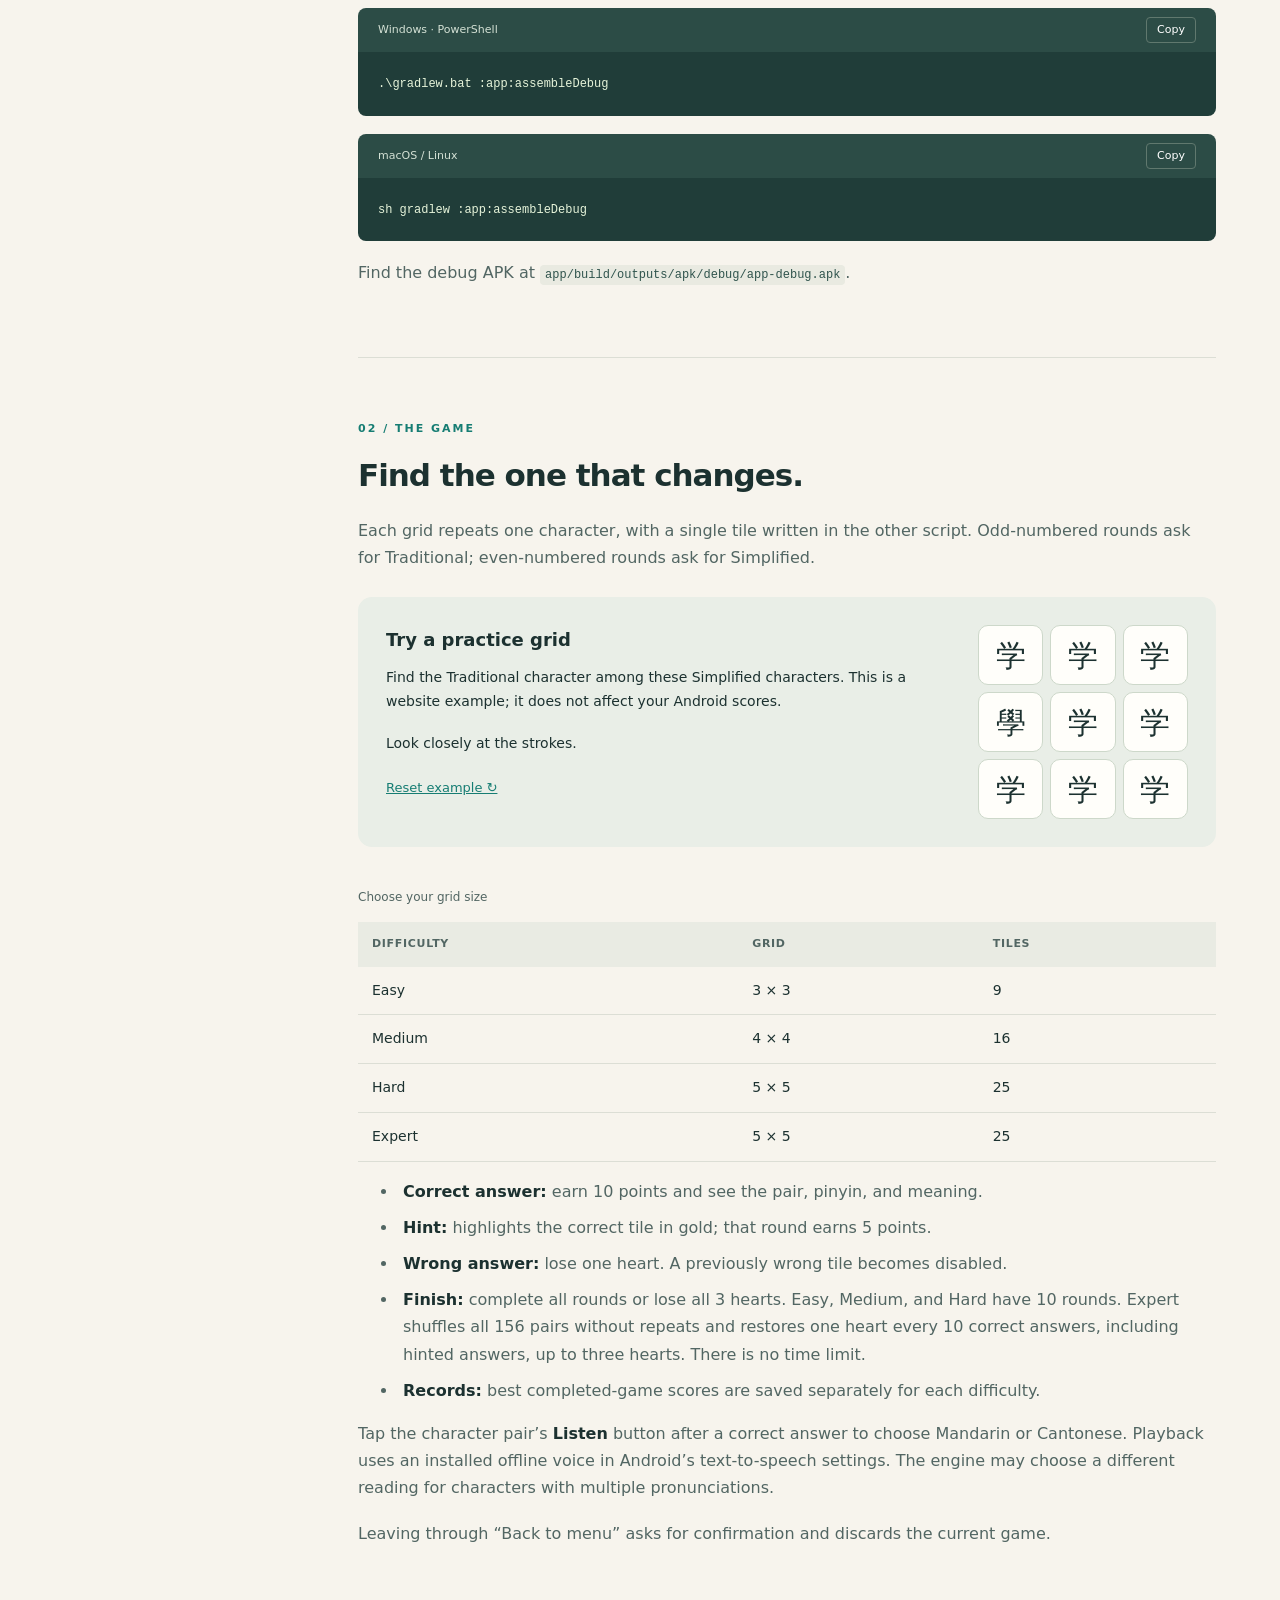
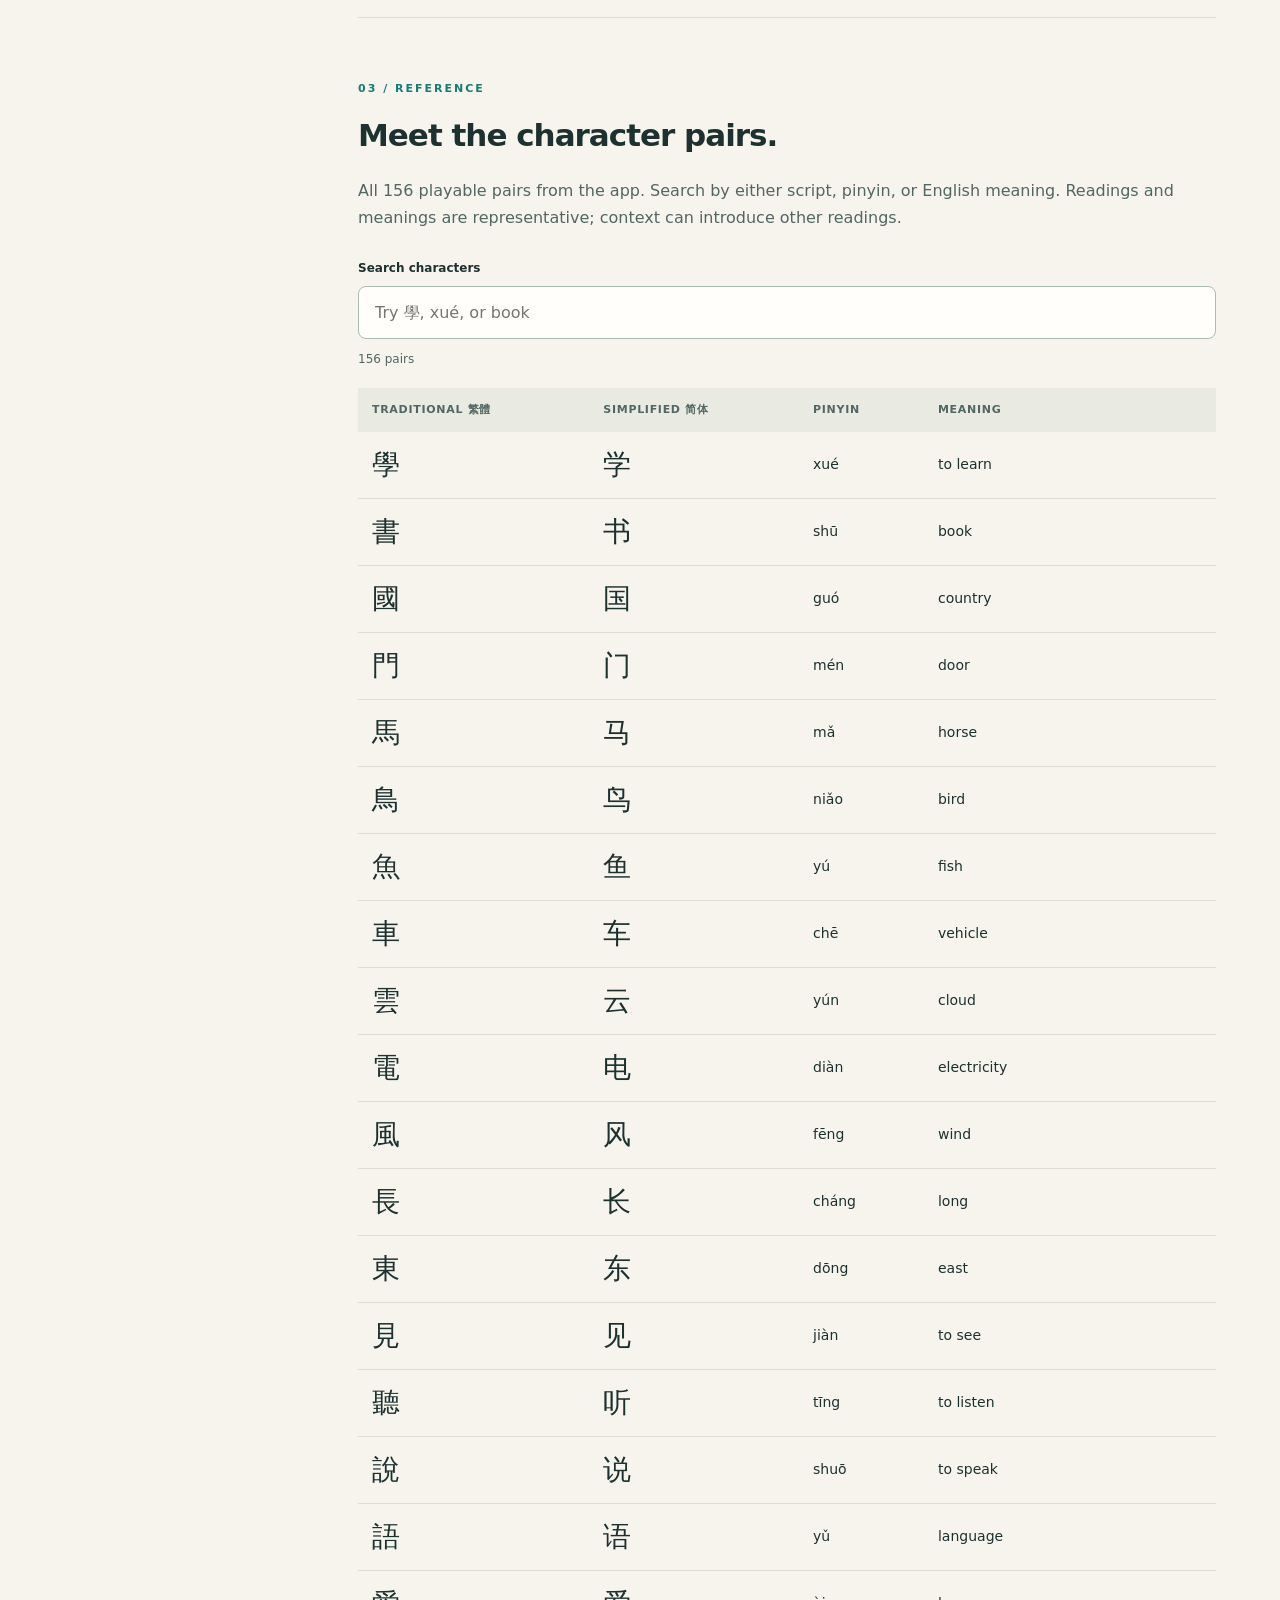
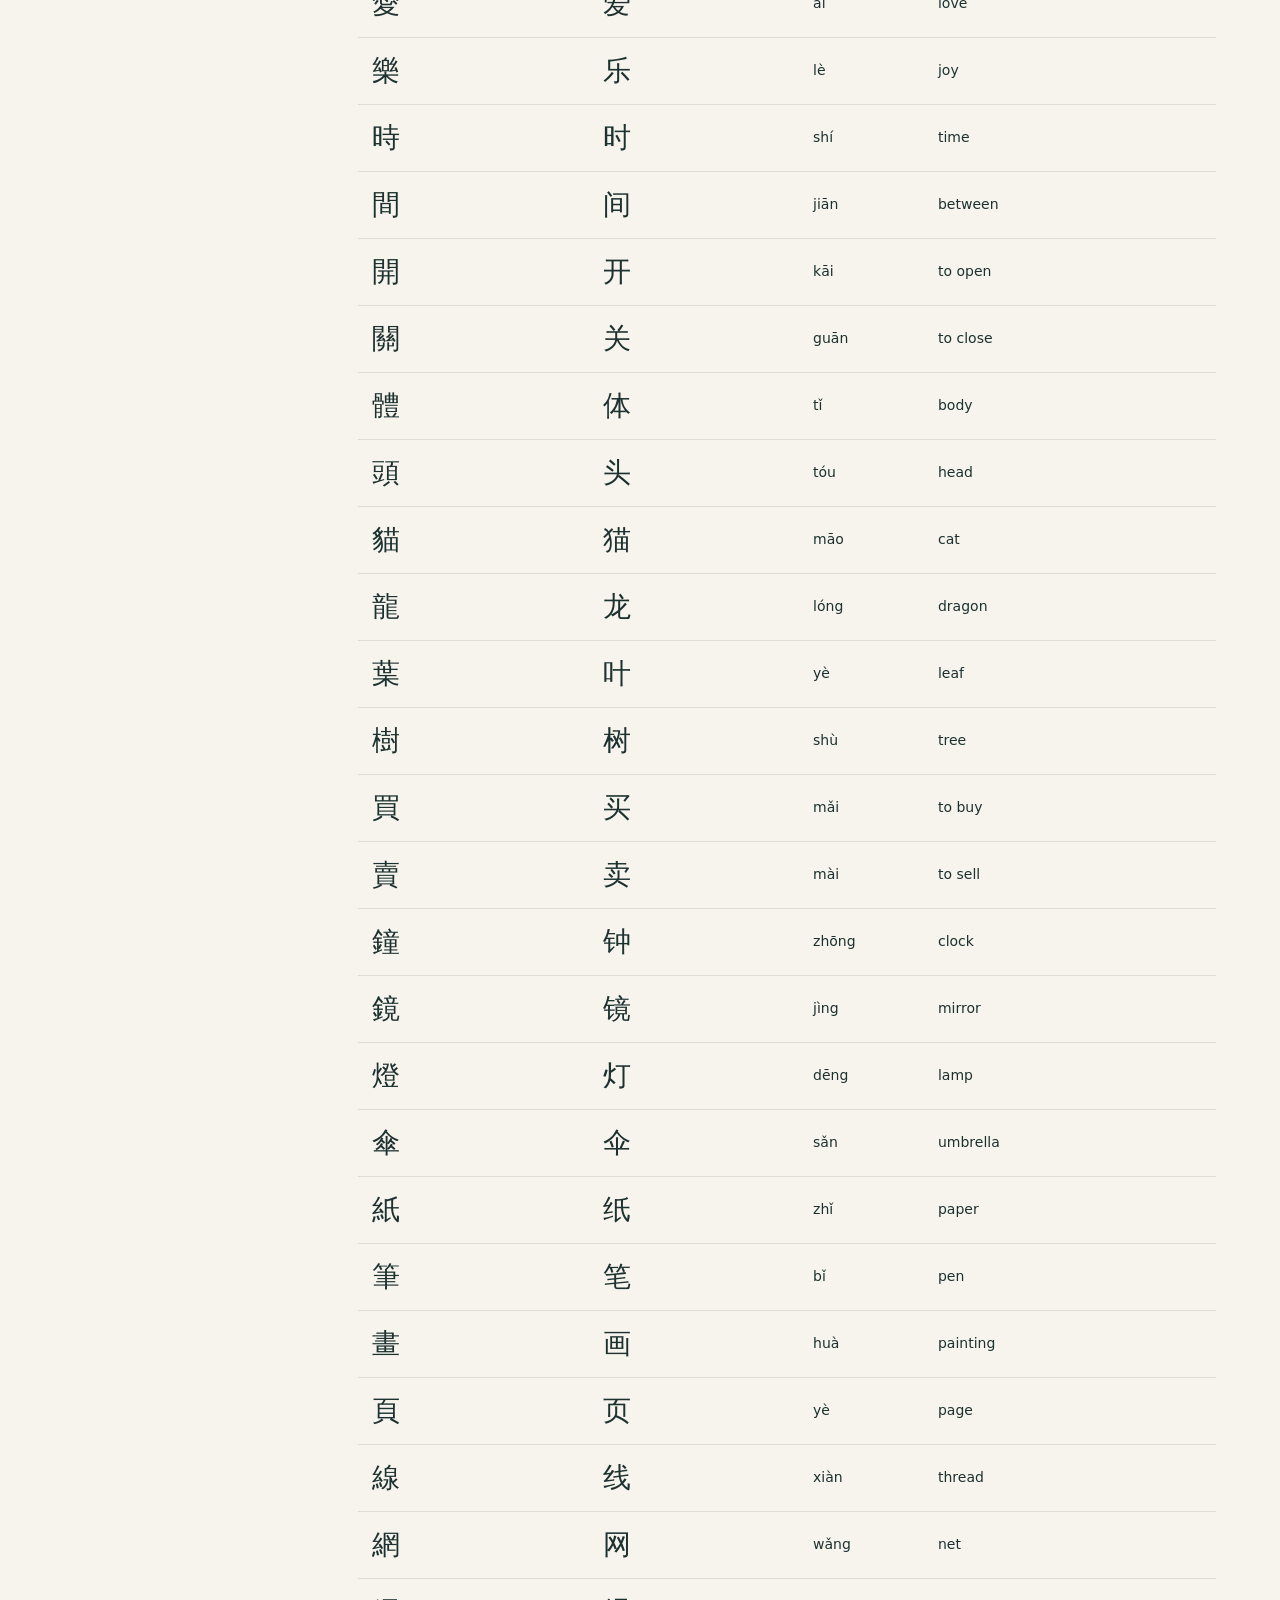
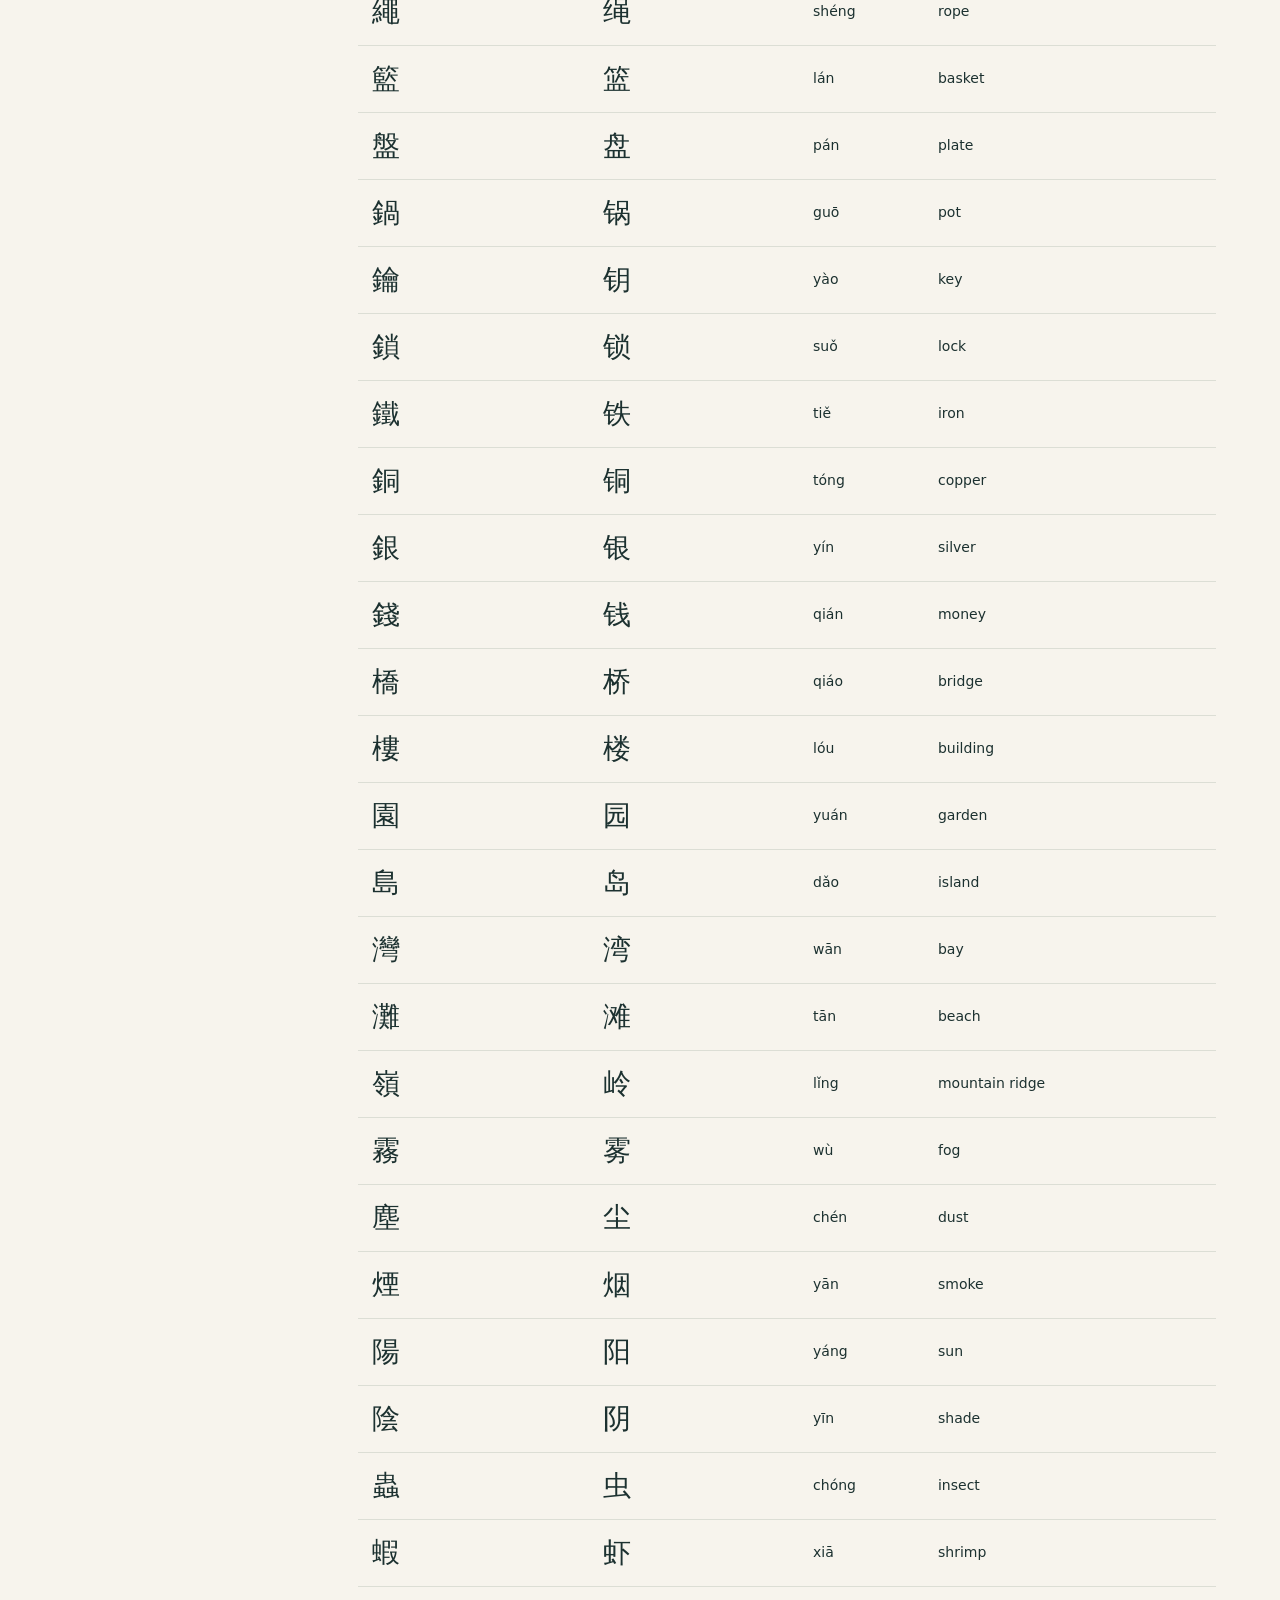
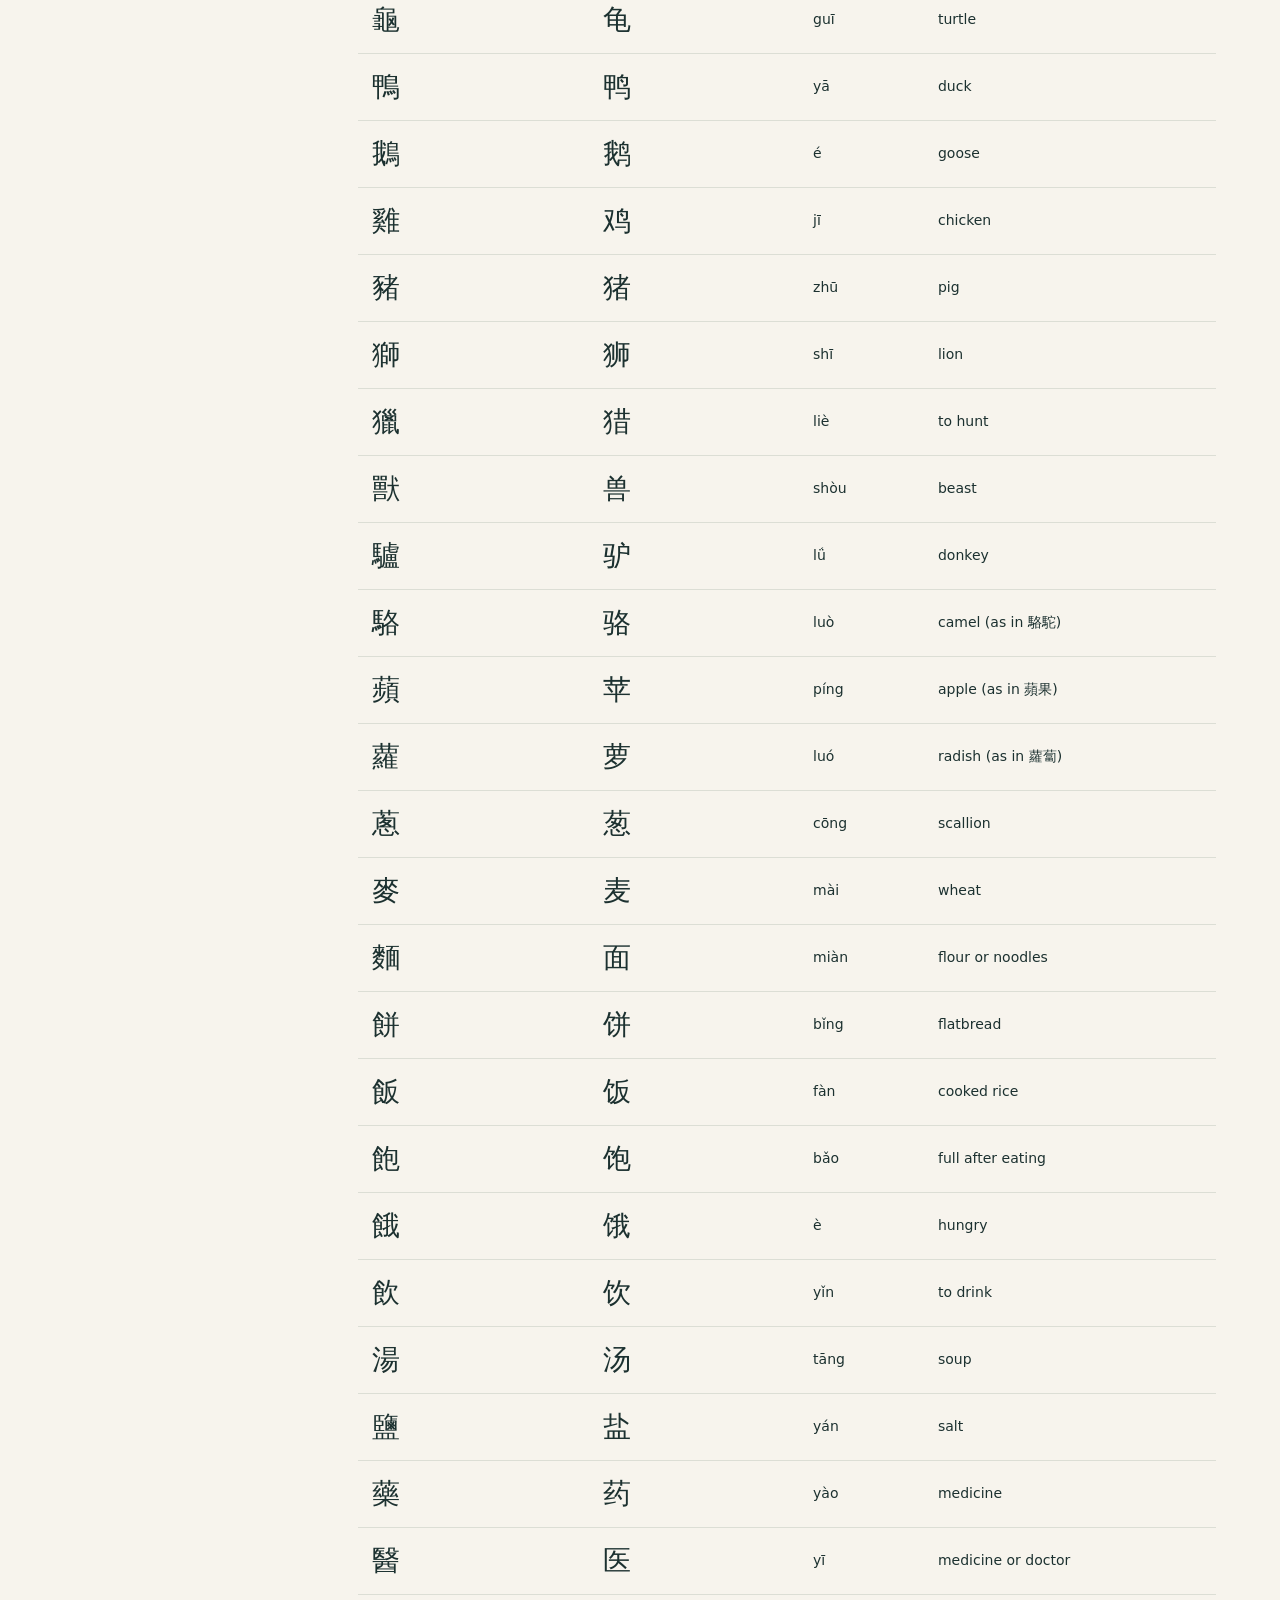
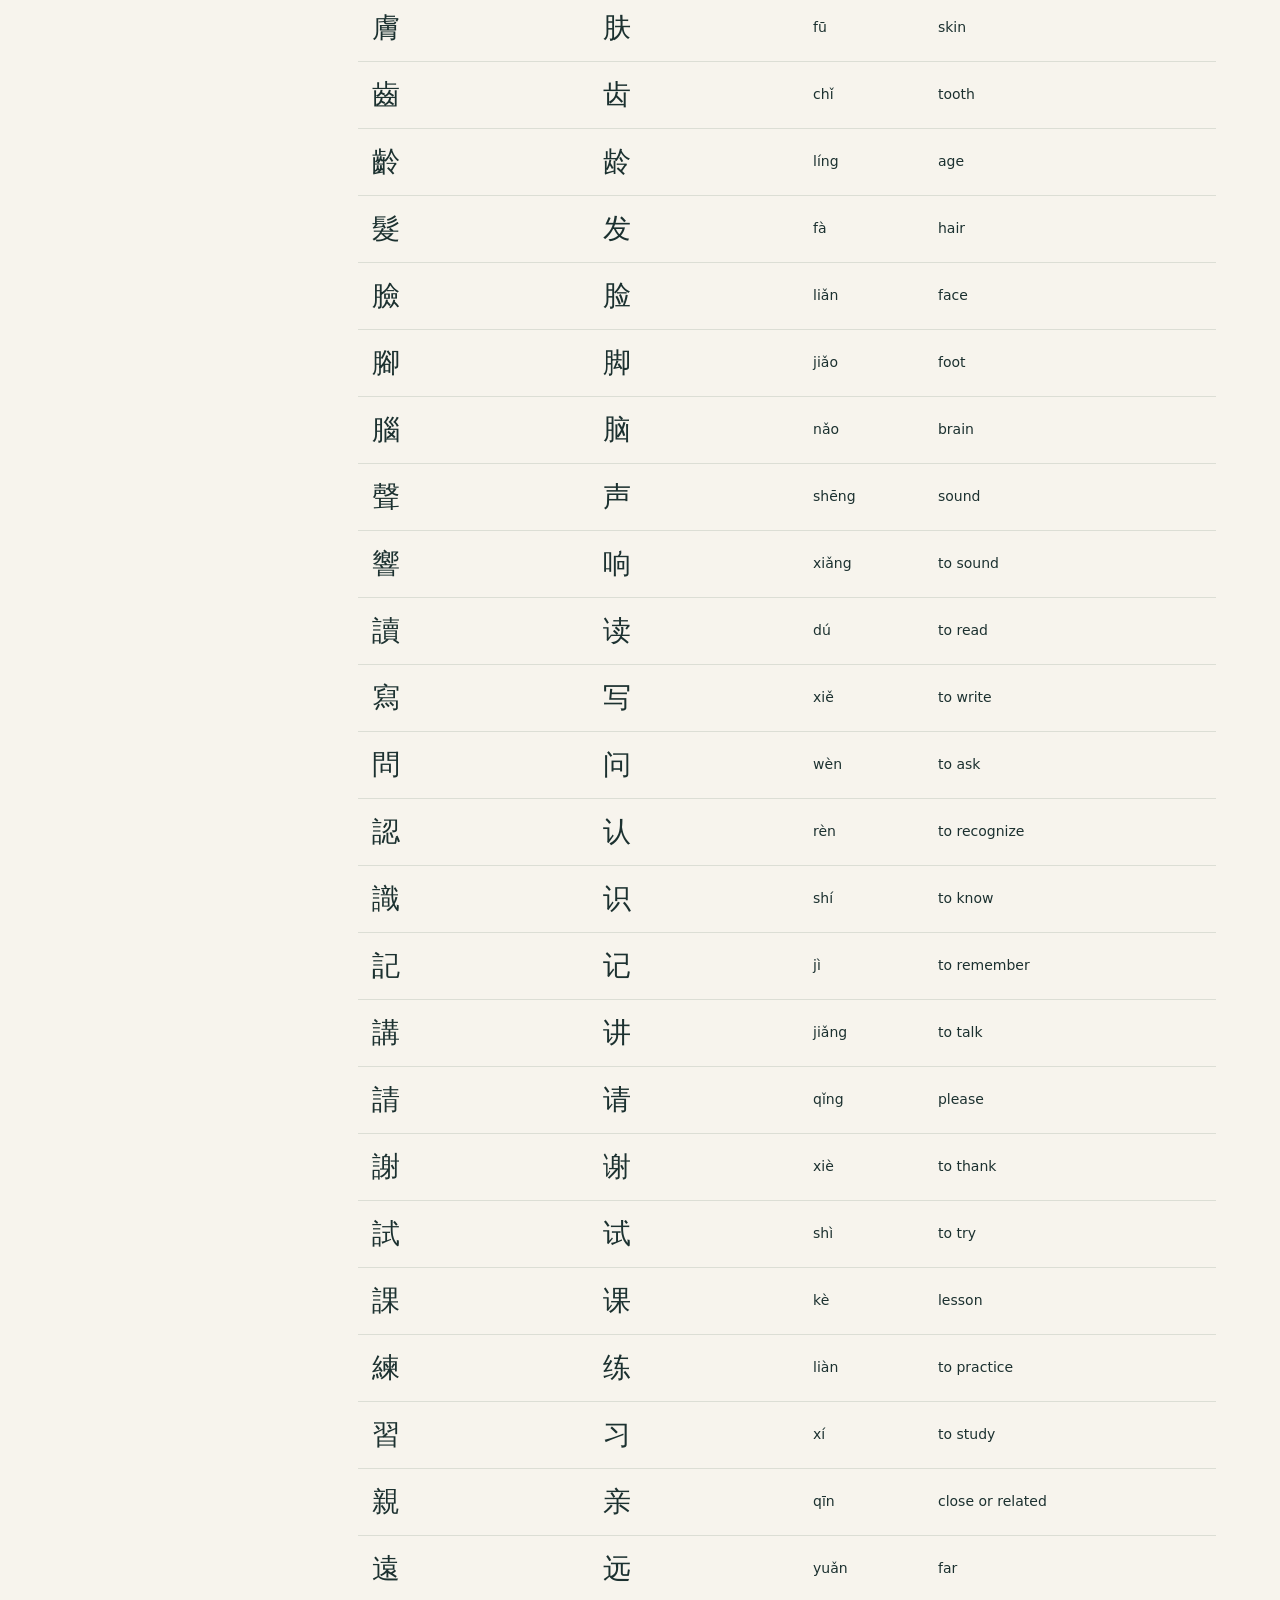
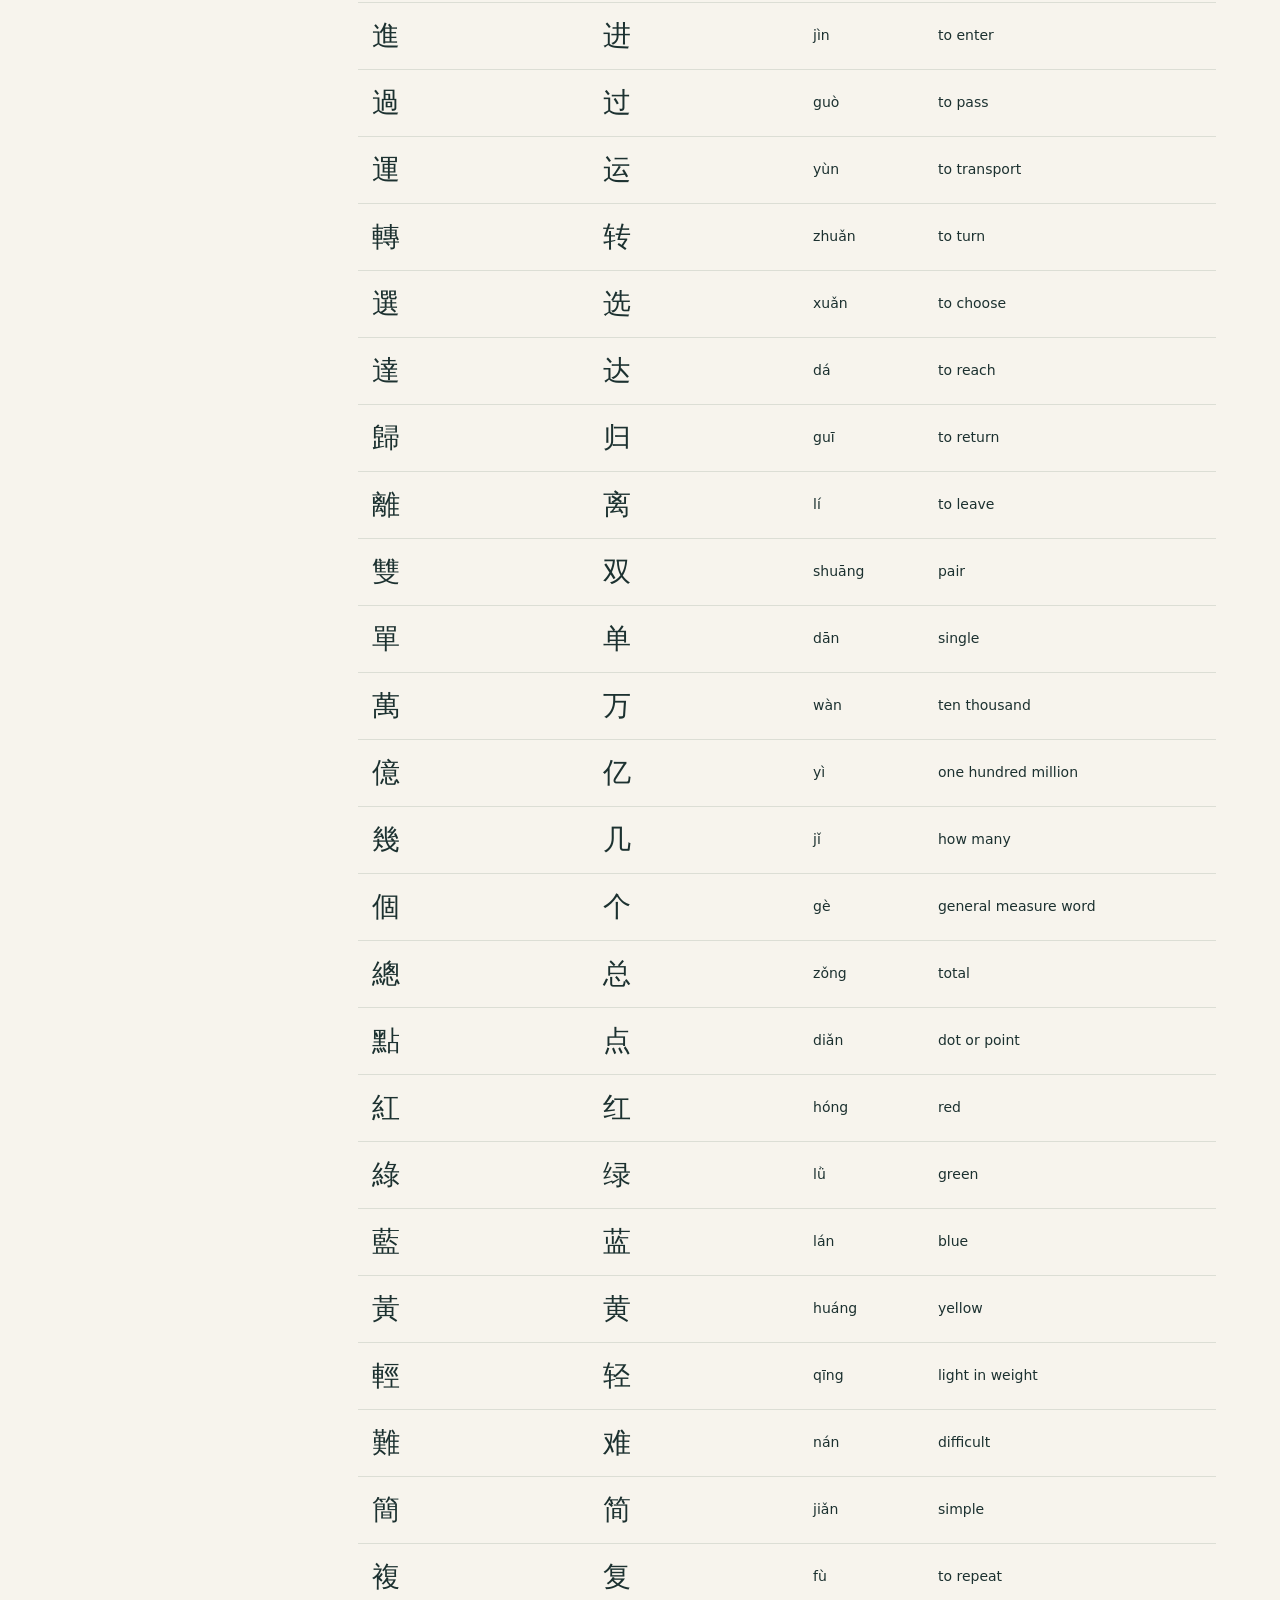
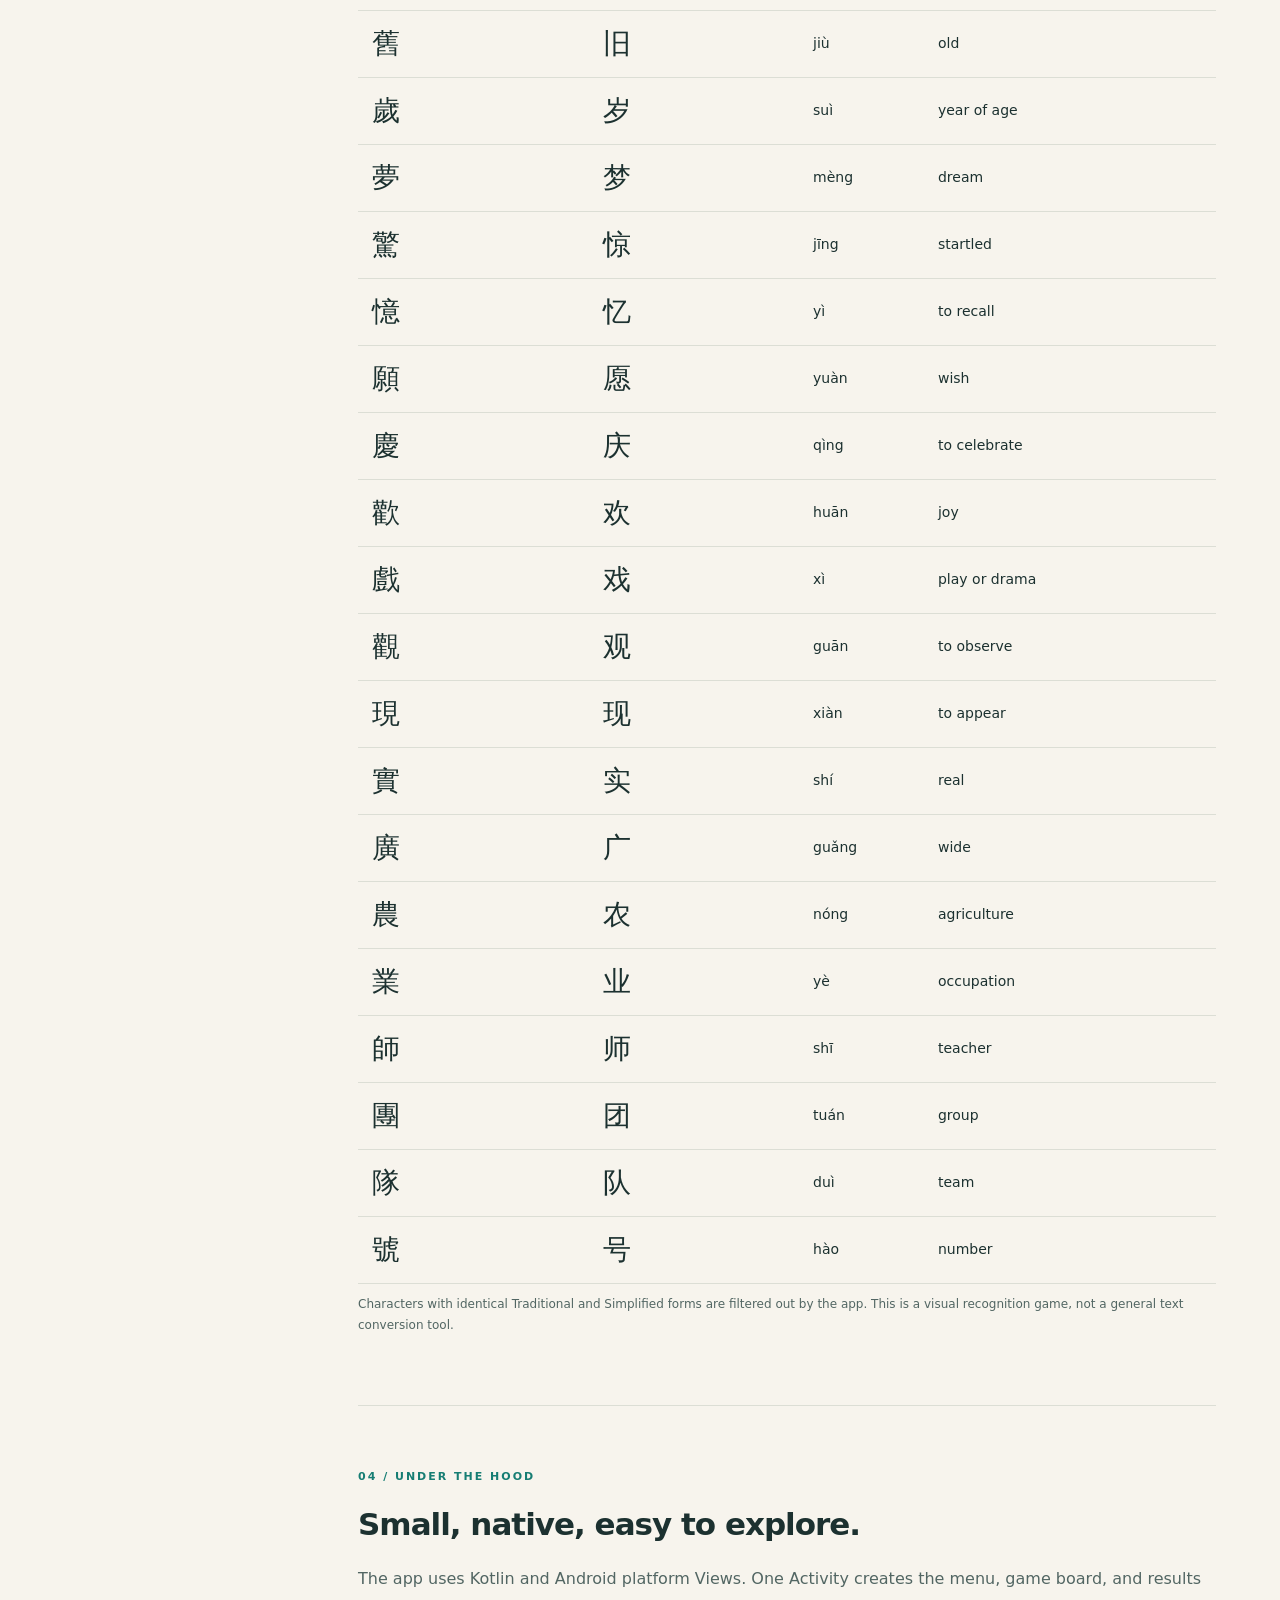
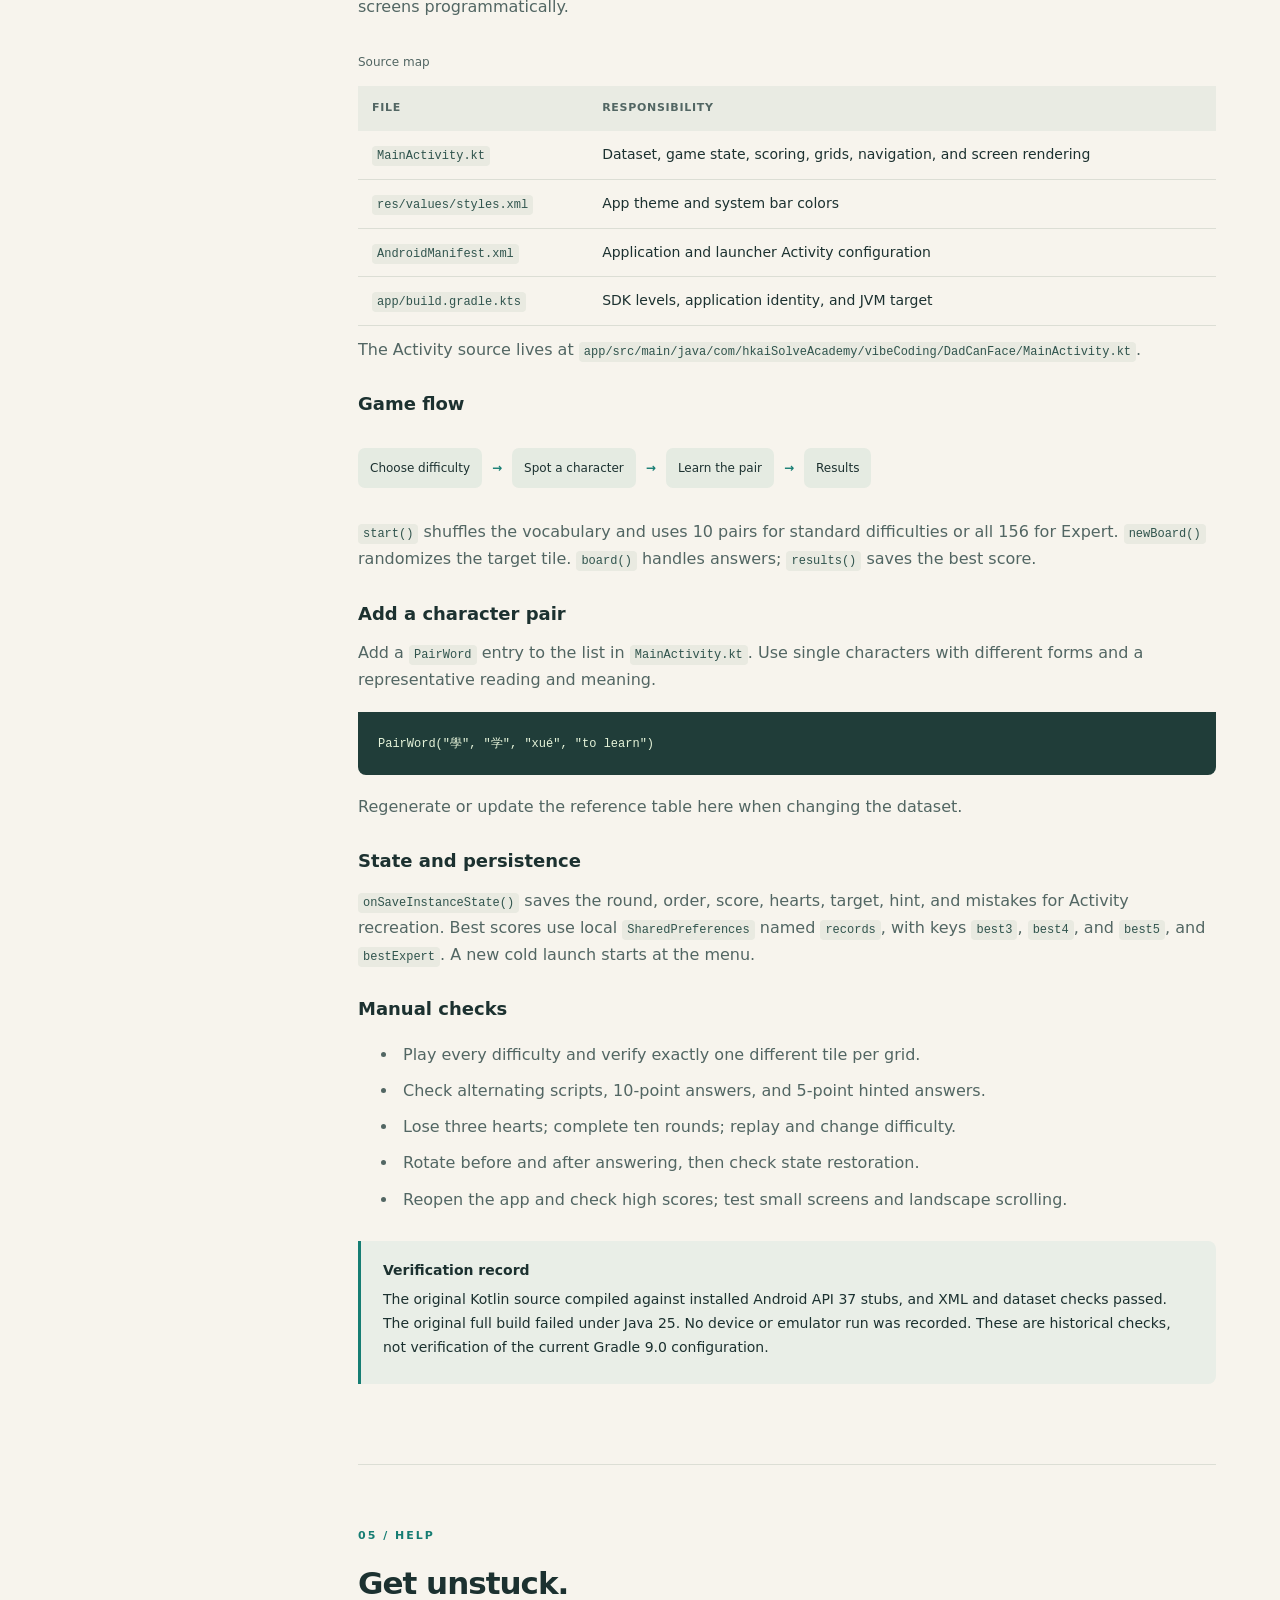
==== commit 8b272ac1: "Set new application ID and launcher artwork for v1.2" ====
--- a/docs/index.html
+++ b/docs/index.html
@@ -166,7 +166,7 @@
 <tr><td lang="zh-Hant">團</td><td lang="zh-Hans">团</td><td>tuán</td><td>group</td></tr>
 <tr><td lang="zh-Hant">隊</td><td lang="zh-Hans">队</td><td>duì</td><td>team</td></tr>
 <tr><td lang="zh-Hant">號</td><td lang="zh-Hans">号</td><td>hào</td><td>number</td></tr></tbody></table></div><p id="no-results" hidden>No matching pairs. Try another character or meaning.</p><p class="small">Characters with identical Traditional and Simplified forms are filtered out by the app. This is a visual recognition game, not a general text conversion tool.</p></section>
-<section id="development"><p class="eyebrow">04 / UNDER THE HOOD</p><h2>Small, native, easy to explore.</h2><p>The app uses Kotlin and Android platform Views. One Activity creates the menu, game board, and results screens programmatically.</p><div class="table-wrap"><table><caption>Source map</caption><thead><tr><th>File</th><th>Responsibility</th></tr></thead><tbody><tr><td><code>MainActivity.kt</code></td><td>Dataset, game state, scoring, grids, navigation, and screen rendering</td></tr><tr><td><code>res/values/styles.xml</code></td><td>App theme and system bar colors</td></tr><tr><td><code>AndroidManifest.xml</code></td><td>Application and launcher Activity configuration</td></tr><tr><td><code>app/build.gradle.kts</code></td><td>SDK levels, application identity, and JVM target</td></tr></tbody></table></div><p>The Activity source lives at <code>app/src/main/java/com/hanzispot/game/MainActivity.kt</code>.</p><h3>Game flow</h3><div class="flow"><span>Choose difficulty</span><b>→</b><span>Spot a character</span><b>→</b><span>Learn the pair</span><b>→</b><span>Results</span></div><p><code>start()</code> shuffles the vocabulary and uses 10 pairs for standard difficulties or all 156 for Expert. <code>newBoard()</code> randomizes the target tile. <code>board()</code> handles answers; <code>results()</code> saves the best score.</p><h3>Add a character pair</h3><p>Add a <code>PairWord</code> entry to the list in <code>MainActivity.kt</code>. Use single characters with different forms and a representative reading and meaning.</p><pre><code>PairWord("學", "学", "xué", "to learn")</code></pre><p>Regenerate or update the reference table here when changing the dataset.</p><h3>State and persistence</h3><p><code>onSaveInstanceState()</code> saves the round, order, score, hearts, target, hint, and mistakes for Activity recreation. Best scores use local <code>SharedPreferences</code> named <code>records</code>, with keys <code>best3</code>, <code>best4</code>, and <code>best5</code>, and <code>bestExpert</code>. A new cold launch starts at the menu.</p><h3>Manual checks</h3><ul><li>Play every difficulty and verify exactly one different tile per grid.</li><li>Check alternating scripts, 10-point answers, and 5-point hinted answers.</li><li>Lose three hearts; complete ten rounds; replay and change difficulty.</li><li>Rotate before and after answering, then check state restoration.</li><li>Reopen the app and check high scores; test small screens and landscape scrolling.</li></ul><div class="callout neutral"><strong>Verification record</strong><p>The original Kotlin source compiled against installed Android API 37 stubs, and XML and dataset checks passed. The original full build failed under Java 25. No device or emulator run was recorded. These are historical checks, not verification of the current Gradle 9.0 configuration.</p></div></section>
+<section id="development"><p class="eyebrow">04 / UNDER THE HOOD</p><h2>Small, native, easy to explore.</h2><p>The app uses Kotlin and Android platform Views. One Activity creates the menu, game board, and results screens programmatically.</p><div class="table-wrap"><table><caption>Source map</caption><thead><tr><th>File</th><th>Responsibility</th></tr></thead><tbody><tr><td><code>MainActivity.kt</code></td><td>Dataset, game state, scoring, grids, navigation, and screen rendering</td></tr><tr><td><code>res/values/styles.xml</code></td><td>App theme and system bar colors</td></tr><tr><td><code>AndroidManifest.xml</code></td><td>Application and launcher Activity configuration</td></tr><tr><td><code>app/build.gradle.kts</code></td><td>SDK levels, application identity, and JVM target</td></tr></tbody></table></div><p>The Activity source lives at <code>app/src/main/java/com/hkaiSolveAcademy/vibeCoding/DadCanFace/MainActivity.kt</code>.</p><h3>Game flow</h3><div class="flow"><span>Choose difficulty</span><b>→</b><span>Spot a character</span><b>→</b><span>Learn the pair</span><b>→</b><span>Results</span></div><p><code>start()</code> shuffles the vocabulary and uses 10 pairs for standard difficulties or all 156 for Expert. <code>newBoard()</code> randomizes the target tile. <code>board()</code> handles answers; <code>results()</code> saves the best score.</p><h3>Add a character pair</h3><p>Add a <code>PairWord</code> entry to the list in <code>MainActivity.kt</code>. Use single characters with different forms and a representative reading and meaning.</p><pre><code>PairWord("學", "学", "xué", "to learn")</code></pre><p>Regenerate or update the reference table here when changing the dataset.</p><h3>State and persistence</h3><p><code>onSaveInstanceState()</code> saves the round, order, score, hearts, target, hint, and mistakes for Activity recreation. Best scores use local <code>SharedPreferences</code> named <code>records</code>, with keys <code>best3</code>, <code>best4</code>, and <code>best5</code>, and <code>bestExpert</code>. A new cold launch starts at the menu.</p><h3>Manual checks</h3><ul><li>Play every difficulty and verify exactly one different tile per grid.</li><li>Check alternating scripts, 10-point answers, and 5-point hinted answers.</li><li>Lose three hearts; complete ten rounds; replay and change difficulty.</li><li>Rotate before and after answering, then check state restoration.</li><li>Reopen the app and check high scores; test small screens and landscape scrolling.</li></ul><div class="callout neutral"><strong>Verification record</strong><p>The original Kotlin source compiled against installed Android API 37 stubs, and XML and dataset checks passed. The original full build failed under Java 25. No device or emulator run was recorded. These are historical checks, not verification of the current Gradle 9.0 configuration.</p></div></section>
 <section id="troubleshooting"><p class="eyebrow">05 / HELP</p><h2>Get unstuck.</h2><details><summary>Gradle sync fails or reports Java 25</summary><p>Check your Gradle JDK, not only the IDE runtime. For the original Gradle 8.11.1 configuration, choose JDK 17 or 21. The current Desktop wrapper is Gradle 9.0; see the configuration note above before changing versions.</p></details><details><summary>SDK Platform 35 is missing</summary><p>Open Android Studio’s SDK Manager and install Android SDK Platform 35. Ensure <code>local.properties</code> points to your local SDK, or set <code>ANDROID_HOME</code>. Do not commit machine-specific SDK paths.</p></details><details><summary>No device is available</summary><p>Create an Android Virtual Device in Device Manager, or connect a phone with USB debugging enabled and approve its debugging prompt. Use API 23 or newer.</p></details><details><summary>The website does not load at /docs</summary><p>This folder is a static site. Serve the project root to visit <code>/docs/</code>, or open <code>docs/index.html</code> directly. For GitHub Pages, select a branch and the <code>/docs</code> folder as the publishing source in the repository’s Pages settings. Pushing files alone does not enable Pages.</p></details></section>
 <section id="privacy"><p class="eyebrow">06 / ON YOUR DEVICE</p><h2>Play offline. Keep scores local.</h2><p>The current app manifest requests no network permission. Gameplay needs no account, advertising service, or remote backend. Best scores stay in the app’s local preferences.</p><p>Android system backup may include application data because backup is enabled in the manifest. Clearing app data resets local preferences; system restore behavior depends on the device’s backup settings.</p><p class="small">This documentation uses no external fonts, trackers, or JavaScript dependencies. The practice grid is temporary and does not save results.</p></section>
 <footer><span class="brand">漢 / 汉 &nbsp; Hanzi Spot</span><span>Made for curious eyes. Built with Kotlin.</span><a href="#overview">Back to top ↑</a></footer></main></div><div id="copy-status" class="sr-only" role="status"></div></body></html>
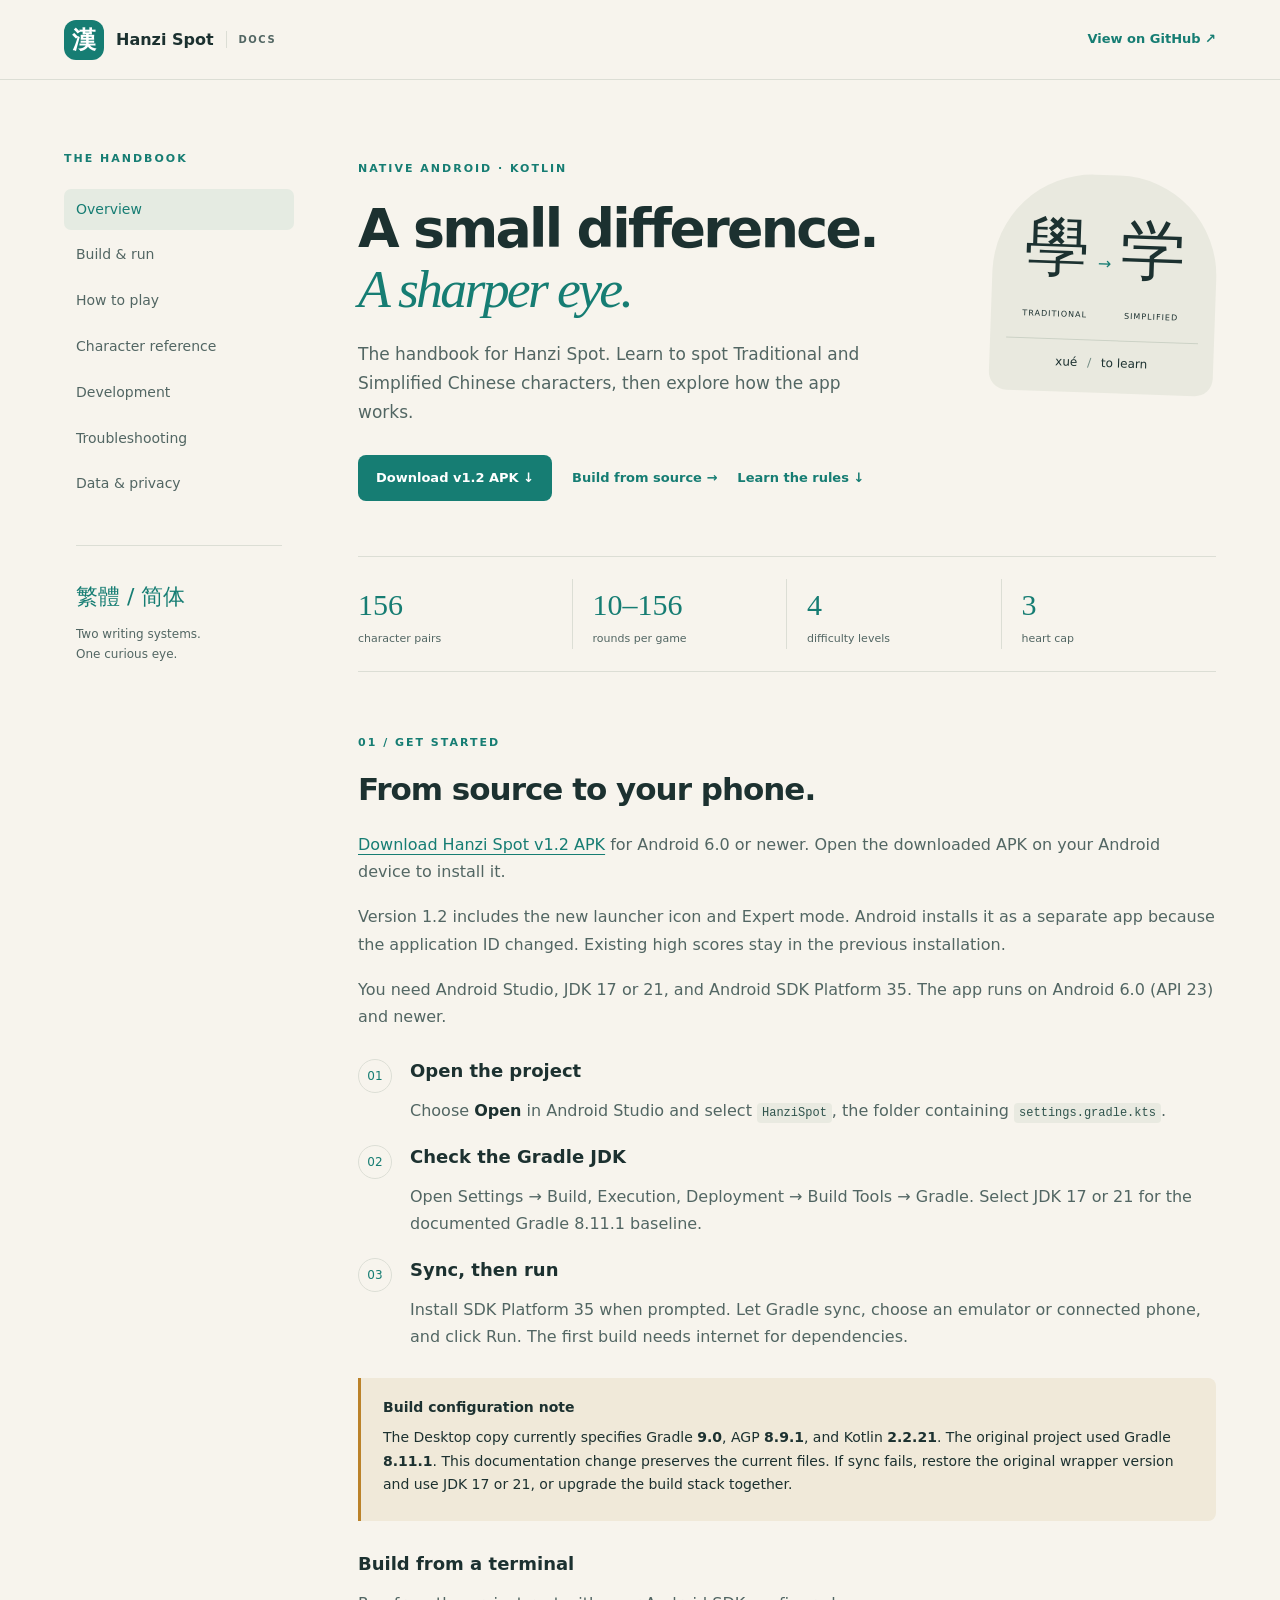
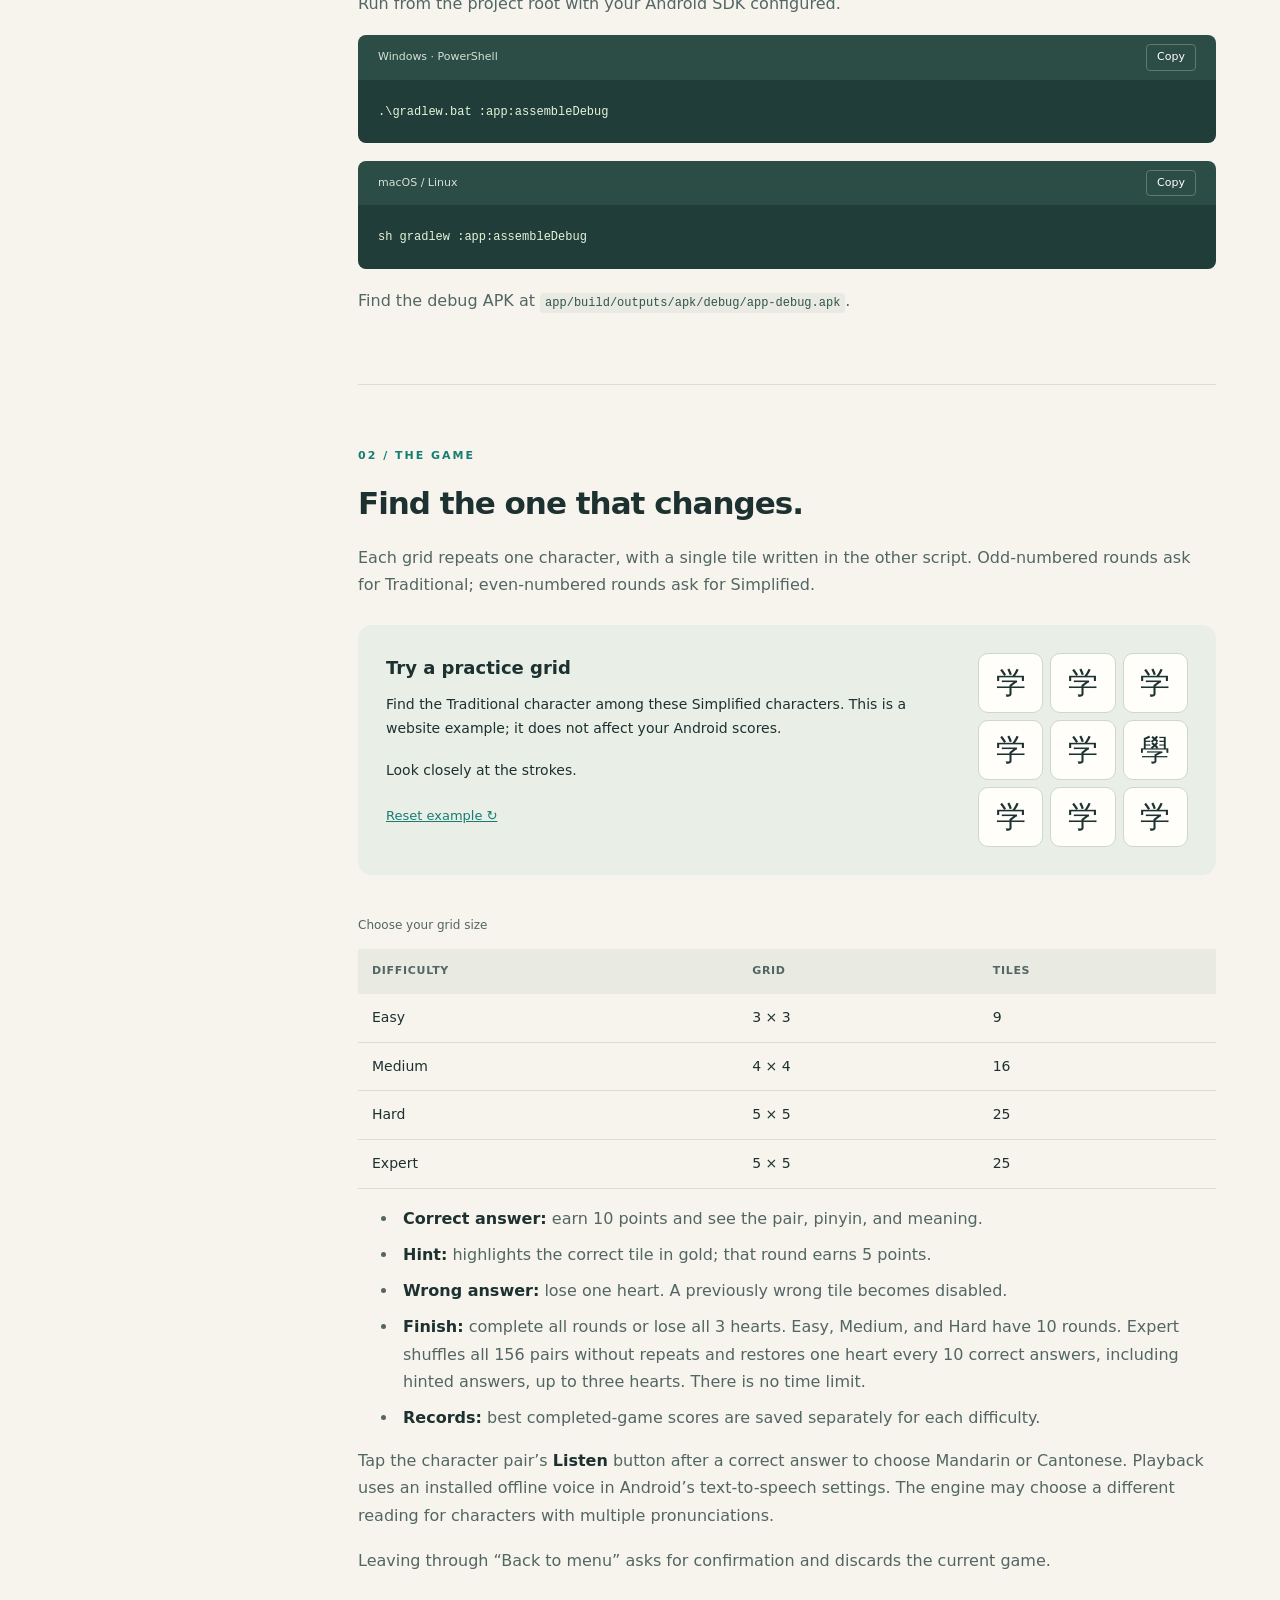
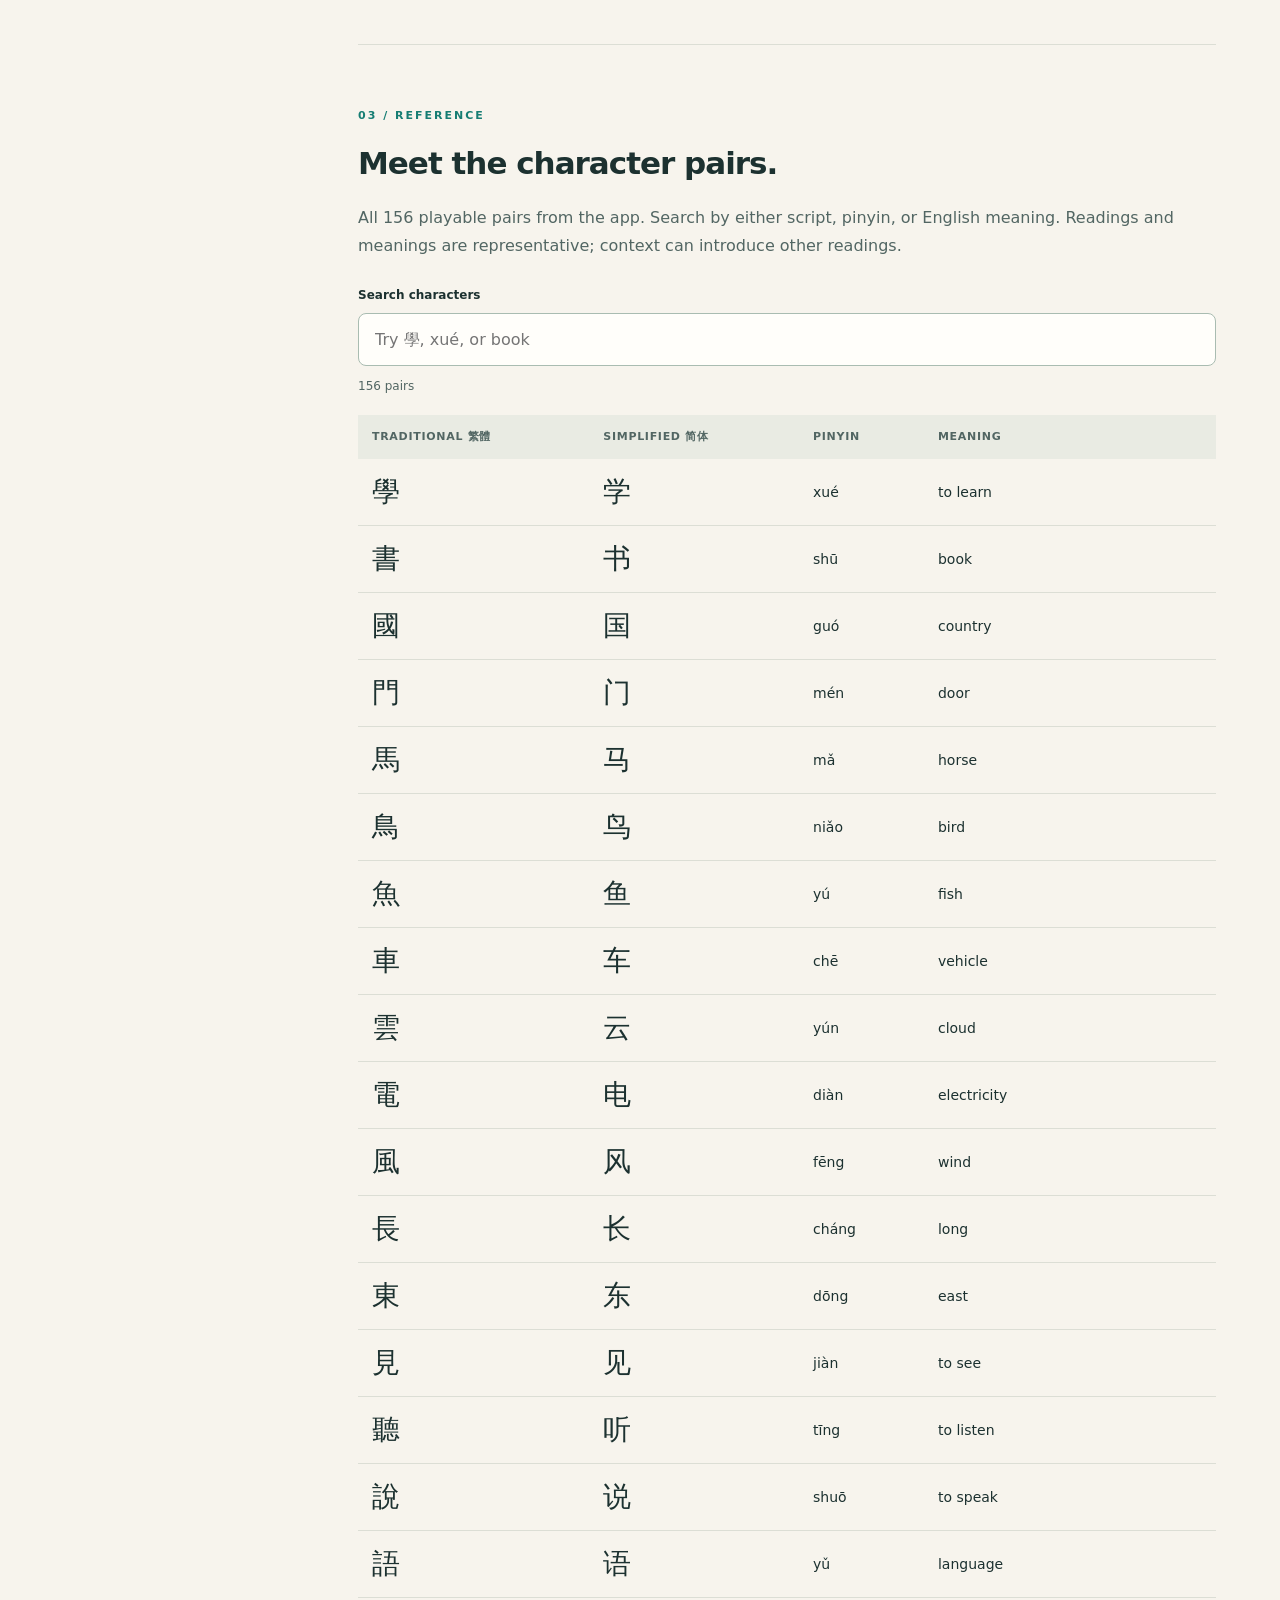
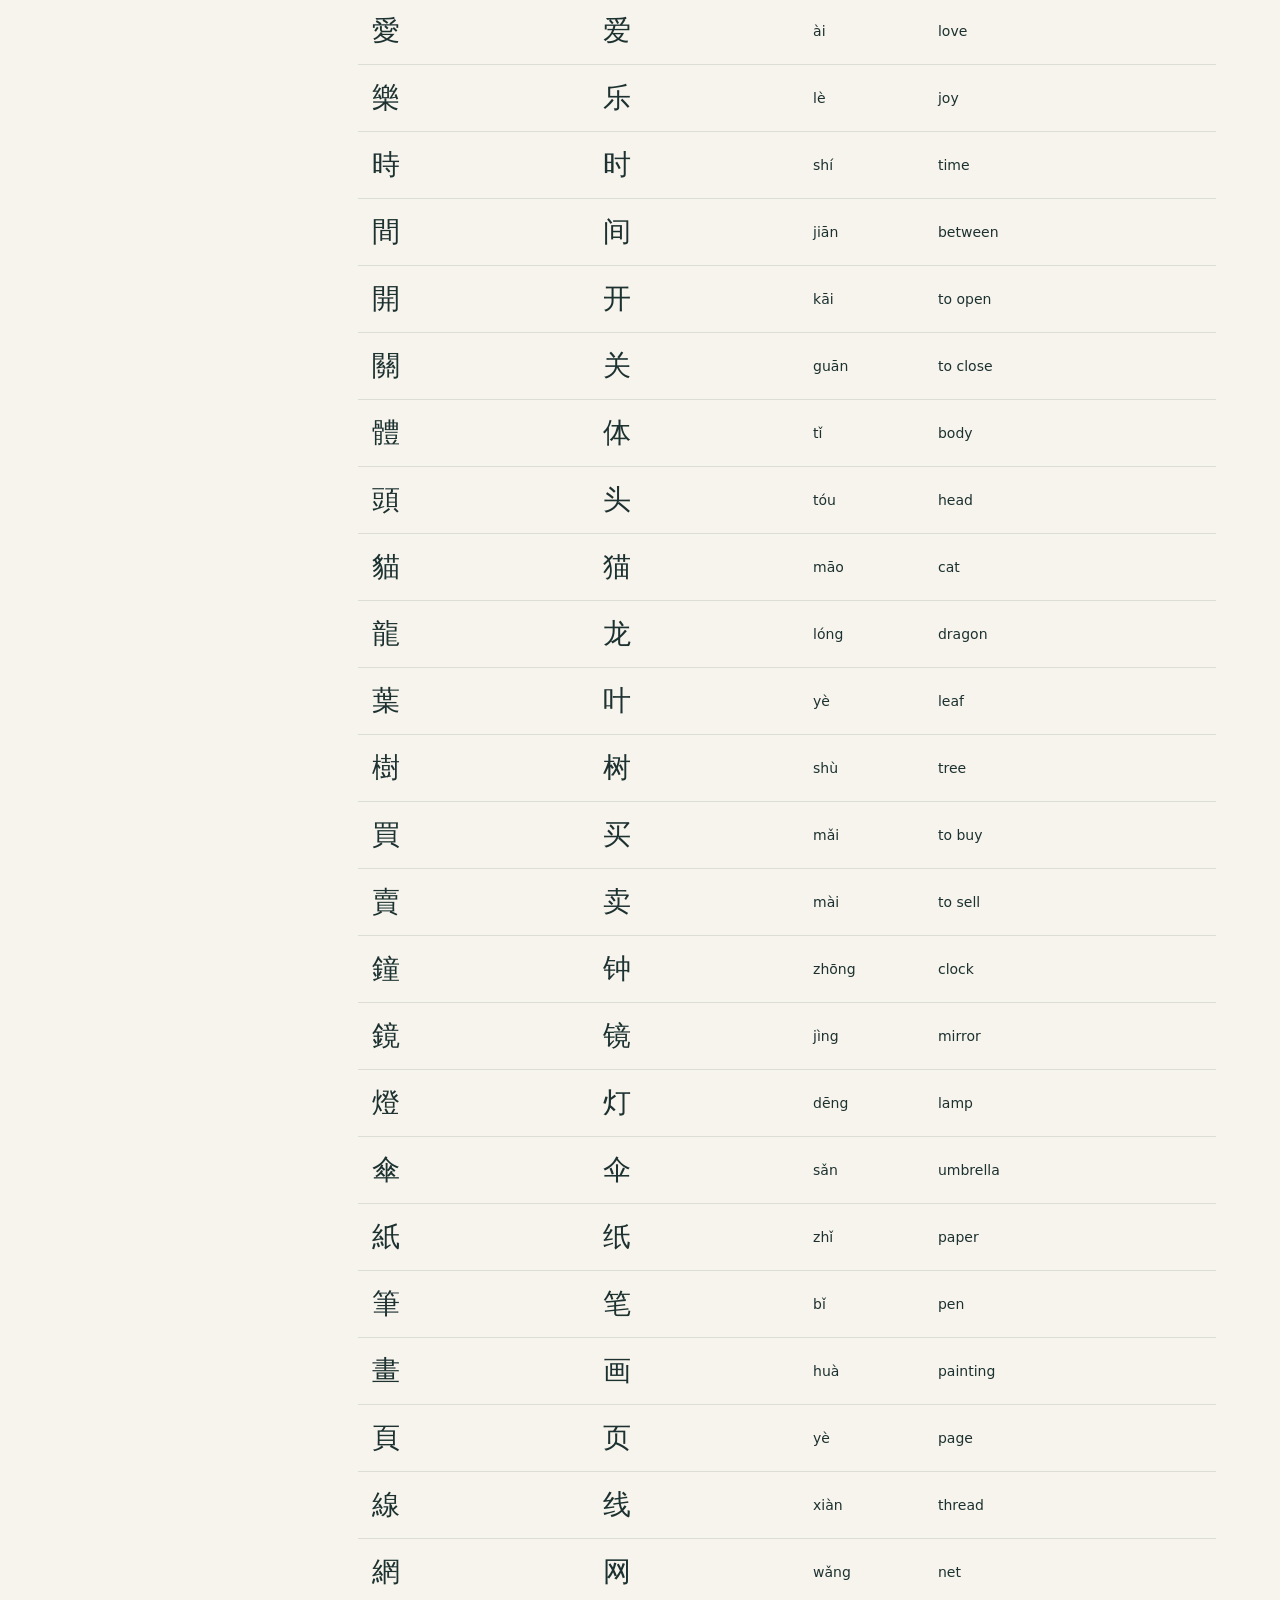
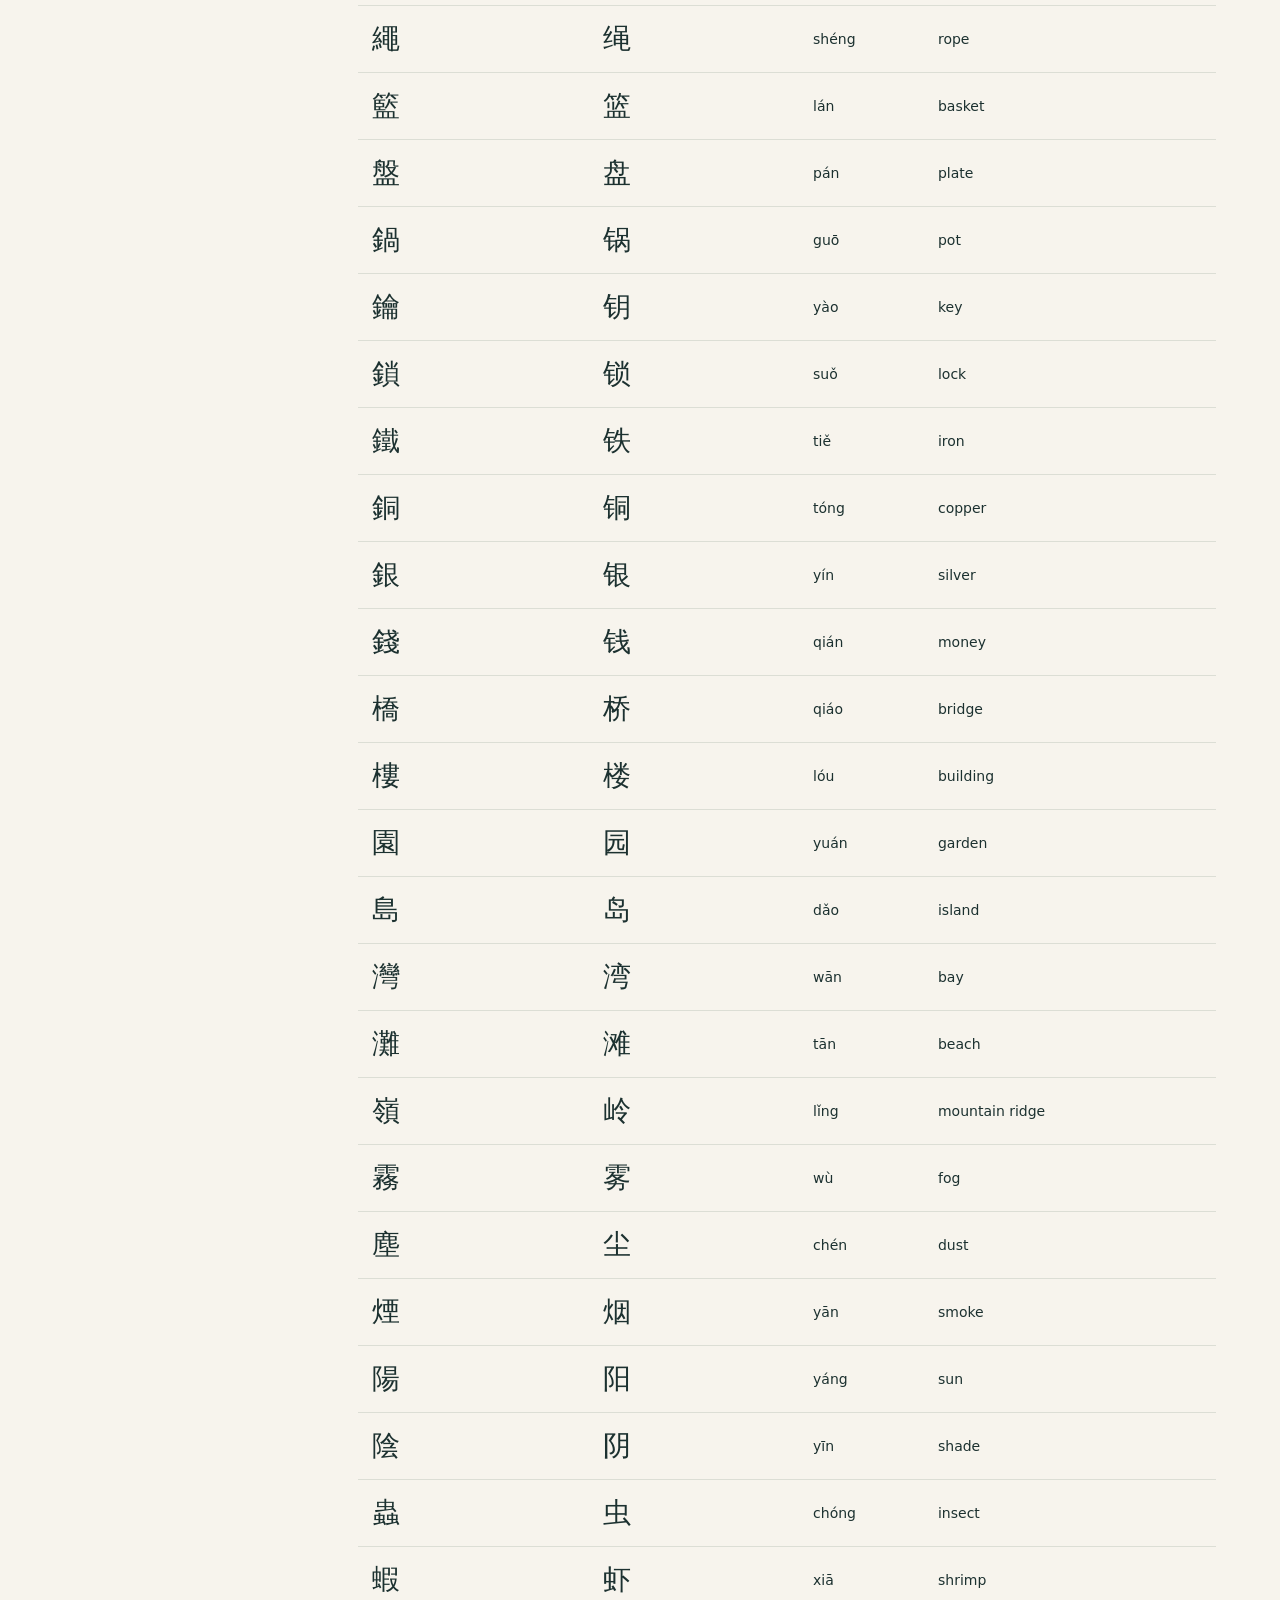
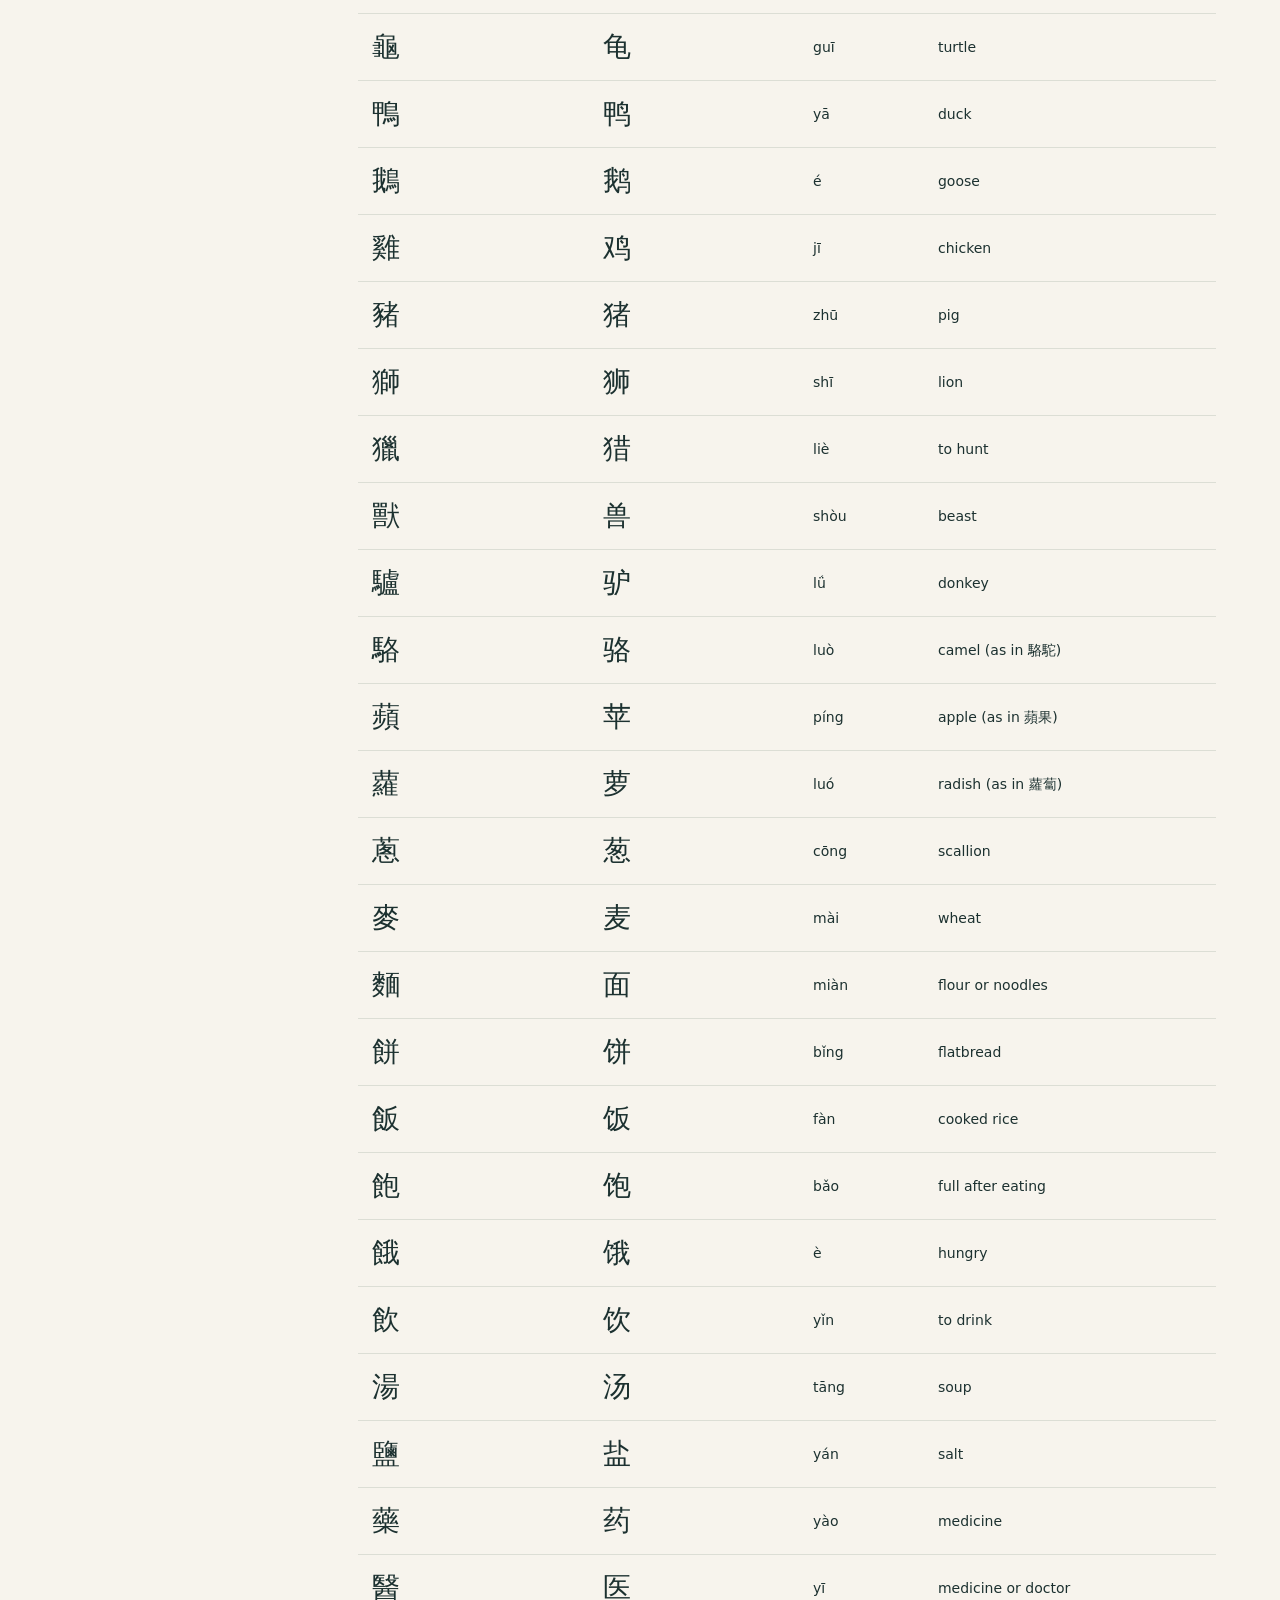
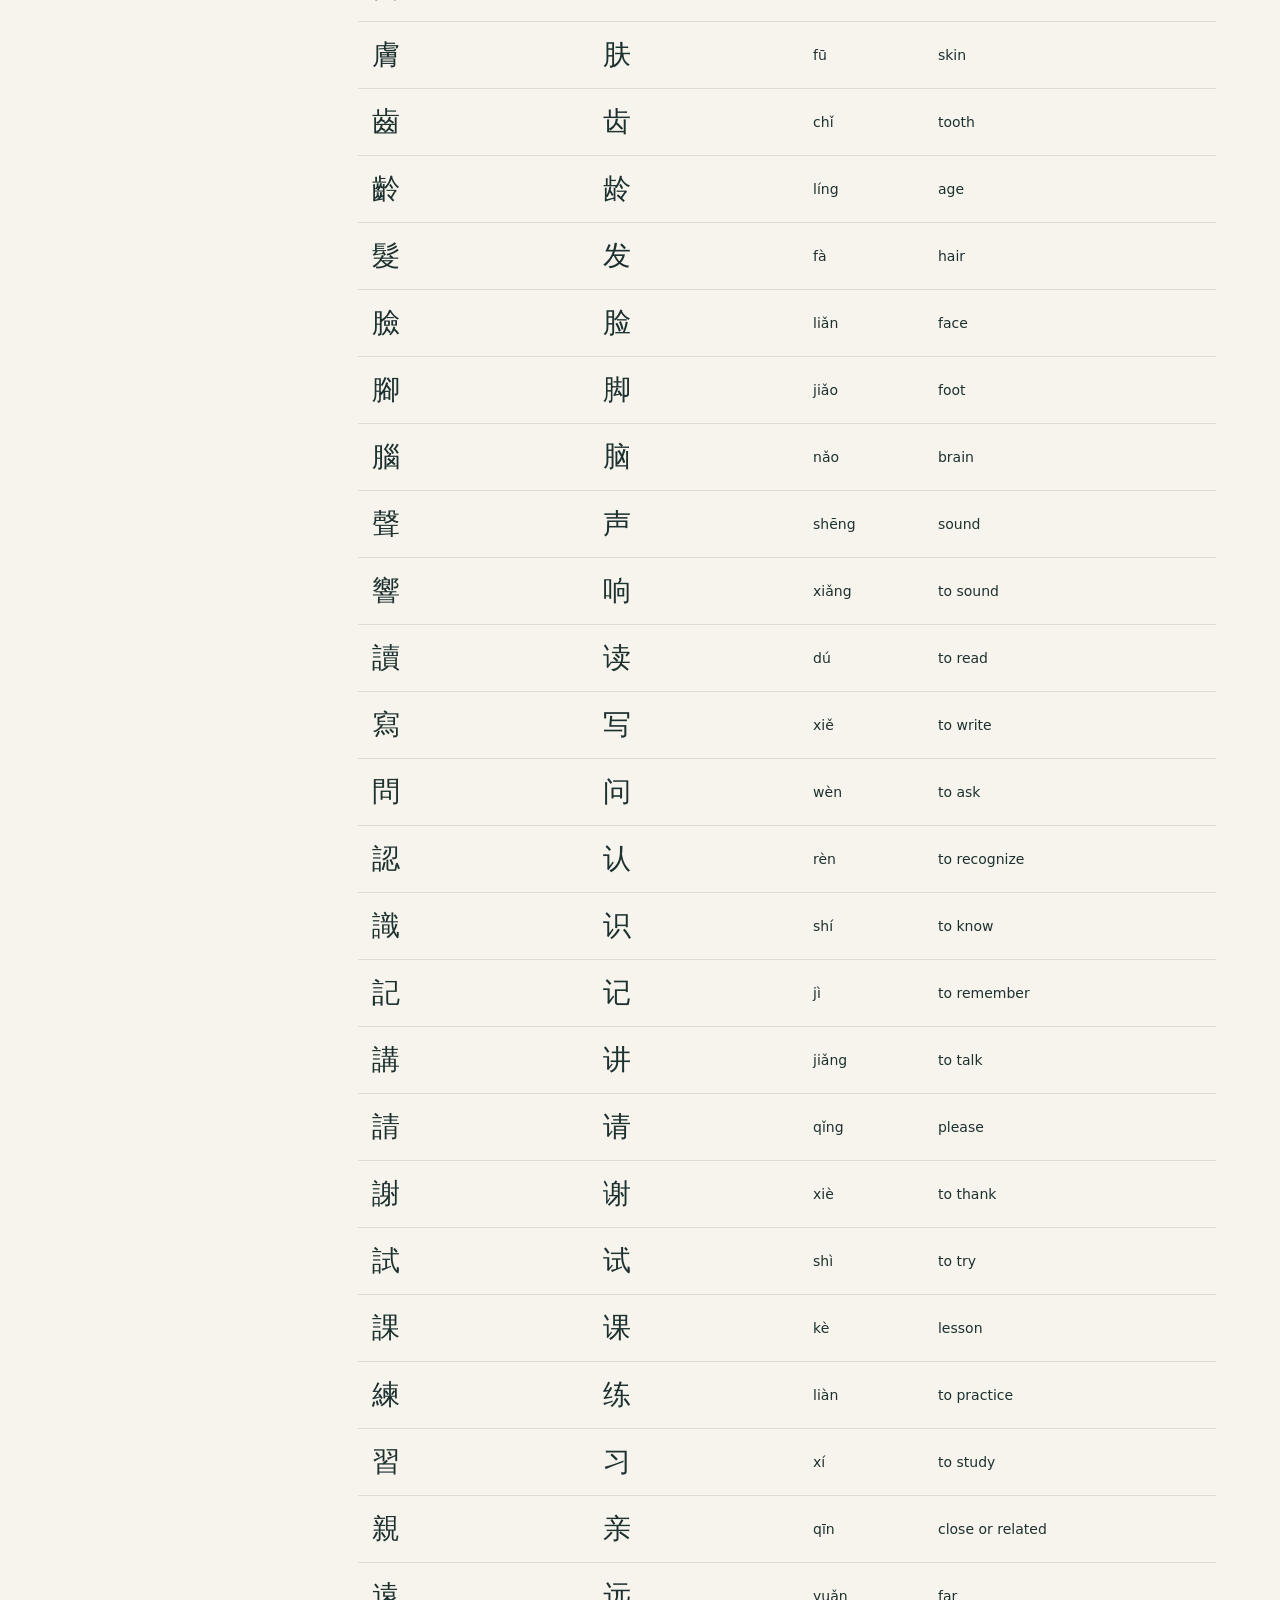
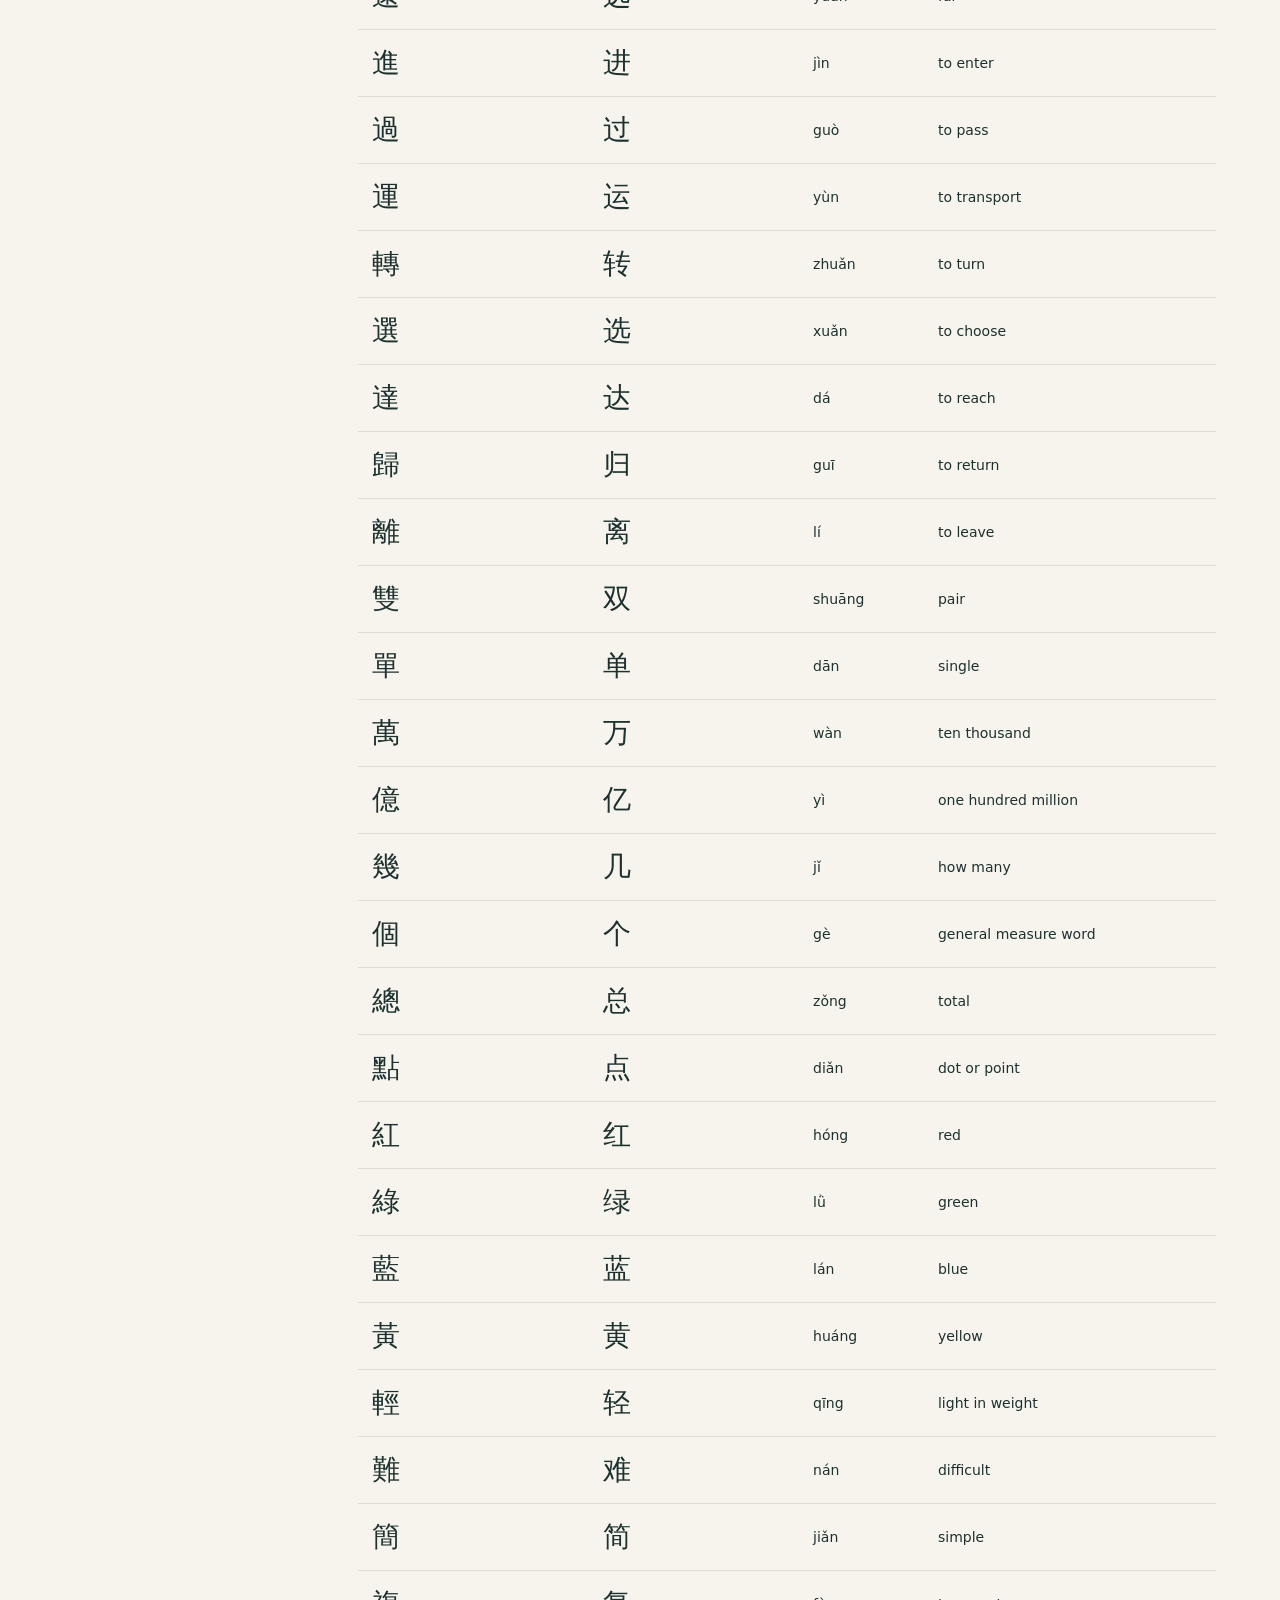
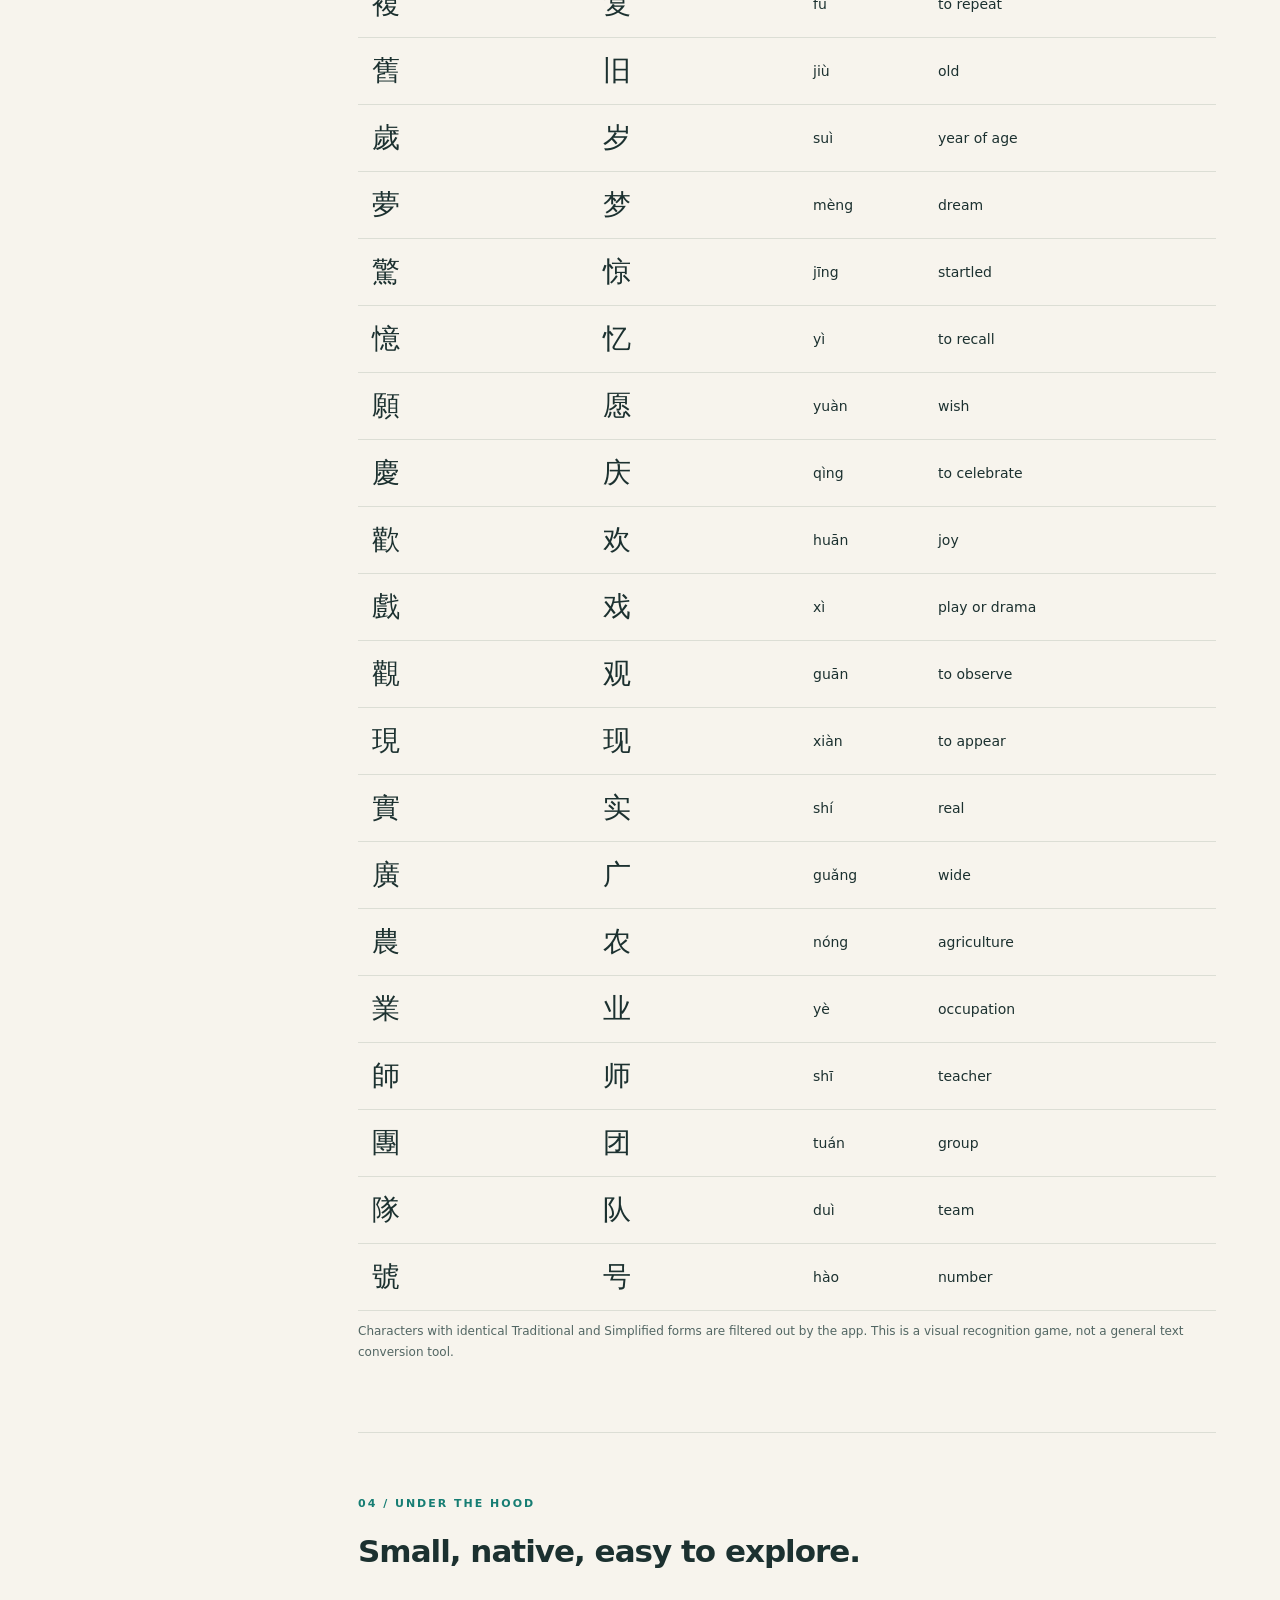
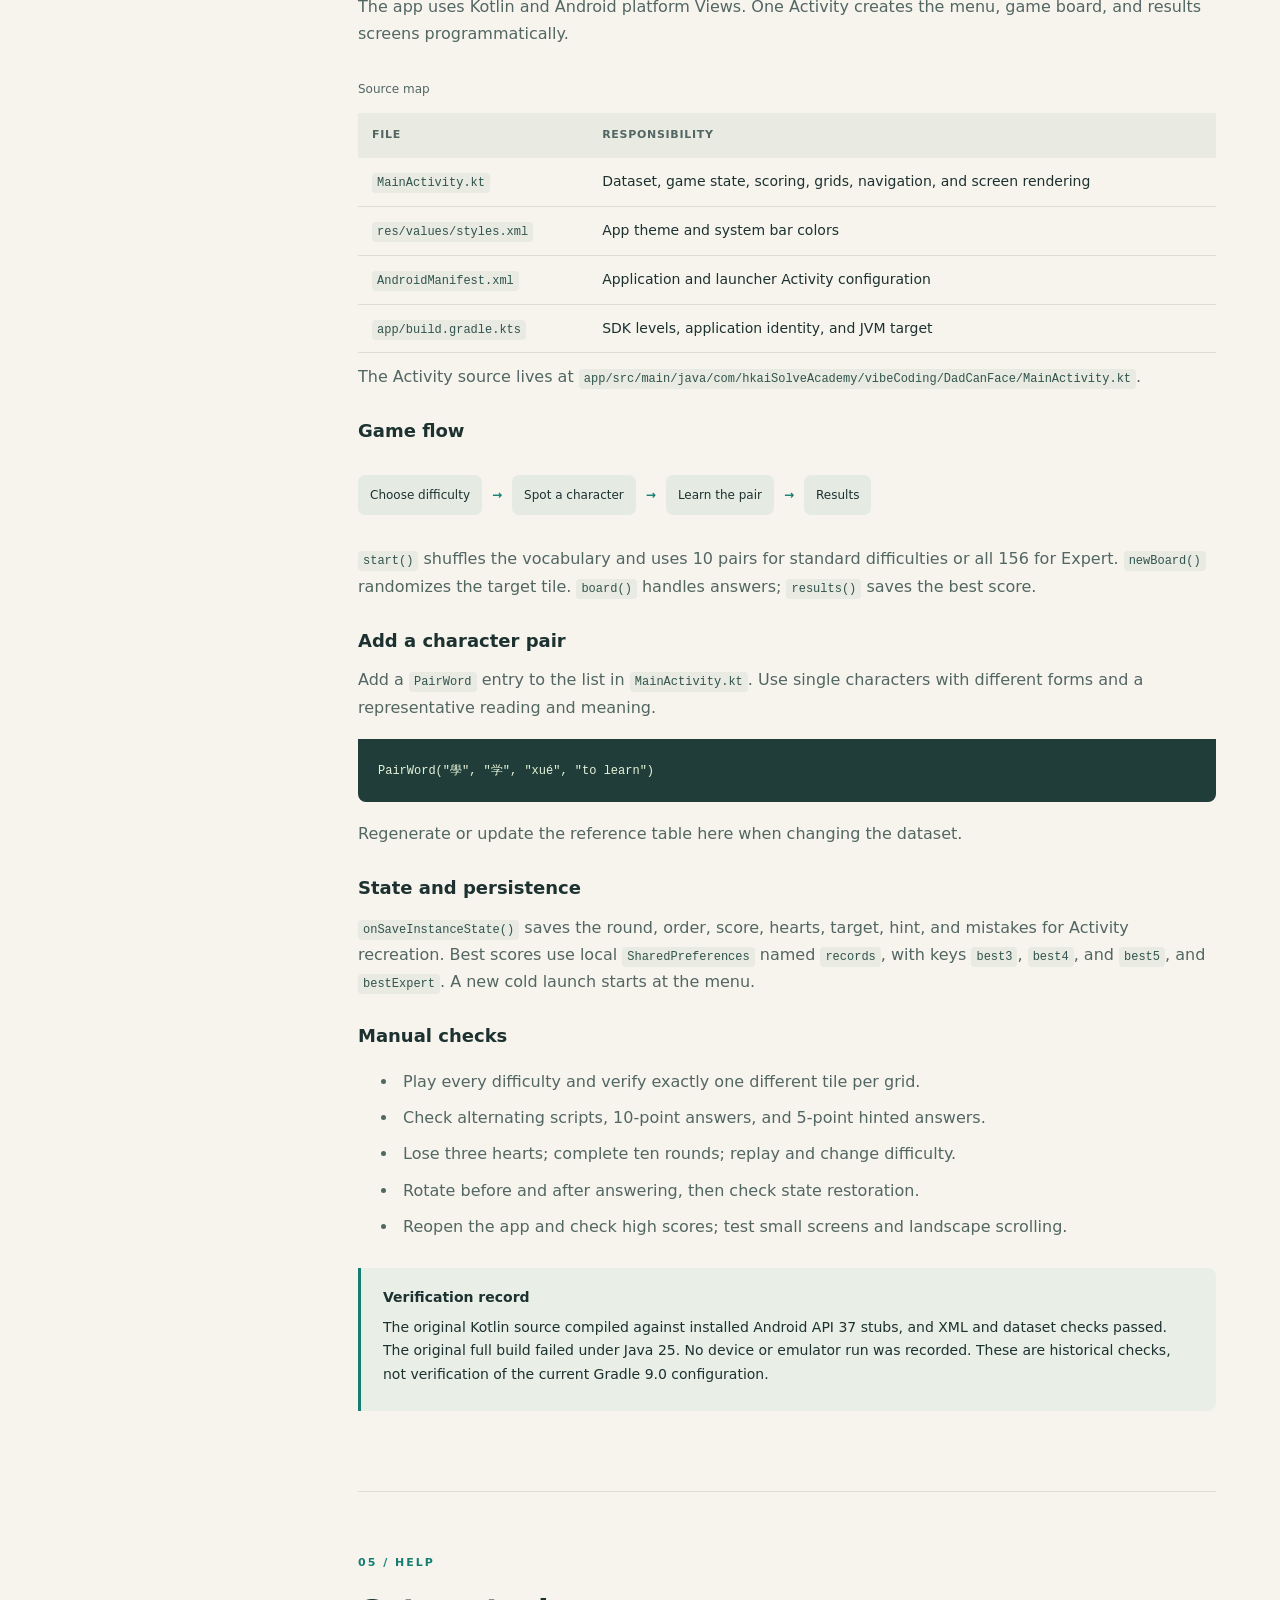
==== commit c150fc6b: "Update documentation download to v1.2" ====
--- a/docs/index.html
+++ b/docs/index.html
@@ -3,9 +3,9 @@
 <body><a class="skip" href="#content">Skip to content</a>
 <header><a class="brand" href="#overview"><span class="mark" lang="zh">漢</span> Hanzi Spot <span class="tag">DOCS</span></a><a class="github" href="https://github.com/DadCanFace/HanziSpot">View on GitHub ↗</a></header>
 <div class="layout"><aside><p class="nav-label">THE HANDBOOK</p><nav aria-label="Documentation"><a href="#overview">Overview</a><a href="#quickstart">Build & run</a><a href="#gameplay">How to play</a><a href="#characters">Character reference</a><a href="#development">Development</a><a href="#troubleshooting">Troubleshooting</a><a href="#privacy">Data & privacy</a></nav><div class="aside-note"><span lang="zh">繁體 / 简体</span><br>Two writing systems.<br>One curious eye.</div></aside>
-<main id="content"><section id="overview" class="hero"><p class="eyebrow">NATIVE ANDROID · KOTLIN</p><h1>A small difference.<br><em>A sharper eye.</em></h1><p class="lede">The handbook for Hanzi Spot. Learn to spot Traditional and Simplified Chinese characters, then explore how the app works.</p><div class="actions"><a class="primary" href="https://github.com/DadCanFace/HanziSpot/releases/download/v1.1/app-release.apk">Download v1.1 APK ↓</a><a href="#quickstart">Build from source →</a><a href="#gameplay">Learn the rules ↓</a></div><div class="hero-pair" aria-label="Traditional xue to Simplified xue"><div><span lang="zh-Hant">學</span><small>TRADITIONAL</small></div><b>→</b><div><span lang="zh-Hans">学</span><small>SIMPLIFIED</small></div><p>xué <span> / </span> to learn</p></div></section>
+<main id="content"><section id="overview" class="hero"><p class="eyebrow">NATIVE ANDROID · KOTLIN</p><h1>A small difference.<br><em>A sharper eye.</em></h1><p class="lede">The handbook for Hanzi Spot. Learn to spot Traditional and Simplified Chinese characters, then explore how the app works.</p><div class="actions"><a class="primary" href="https://github.com/DadCanFace/HanziSpot/releases/download/v1.2/app-release.apk">Download v1.2 APK ↓</a><a href="#quickstart">Build from source →</a><a href="#gameplay">Learn the rules ↓</a></div><div class="hero-pair" aria-label="Traditional xue to Simplified xue"><div><span lang="zh-Hant">學</span><small>TRADITIONAL</small></div><b>→</b><div><span lang="zh-Hans">学</span><small>SIMPLIFIED</small></div><p>xué <span> / </span> to learn</p></div></section>
 <div class="facts"><div><strong>156</strong><span>character pairs</span></div><div><strong>10–156</strong><span>rounds per game</span></div><div><strong>4</strong><span>difficulty levels</span></div><div><strong>3</strong><span>heart cap</span></div></div>
-<section id="quickstart"><p class="eyebrow">01 / GET STARTED</p><h2>From source to your phone.</h2><p><a href="https://github.com/DadCanFace/HanziSpot/releases/download/v1.1/app-release.apk">Download Hanzi Spot v1.1 APK</a> for Android 6.0 or newer. Open the downloaded APK on your Android device to install it.</p><p>Version 1.1 adds Expert mode with all 156 character pairs and a heart reward every 10 correct answers.</p><p>You need Android Studio, JDK 17 or 21, and Android SDK Platform 35. The app runs on Android 6.0 (API 23) and newer.</p><ol class="steps"><li><h3>Open the project</h3><p>Choose <strong>Open</strong> in Android Studio and select <code>HanziSpot</code>, the folder containing <code>settings.gradle.kts</code>.</p></li><li><h3>Check the Gradle JDK</h3><p>Open Settings → Build, Execution, Deployment → Build Tools → Gradle. Select JDK 17 or 21 for the documented Gradle 8.11.1 baseline.</p></li><li><h3>Sync, then run</h3><p>Install SDK Platform 35 when prompted. Let Gradle sync, choose an emulator or connected phone, and click Run. The first build needs internet for dependencies.</p></li></ol>
+<section id="quickstart"><p class="eyebrow">01 / GET STARTED</p><h2>From source to your phone.</h2><p><a href="https://github.com/DadCanFace/HanziSpot/releases/download/v1.2/app-release.apk">Download Hanzi Spot v1.2 APK</a> for Android 6.0 or newer. Open the downloaded APK on your Android device to install it.</p><p>Version 1.2 includes the new launcher icon and Expert mode. Android installs it as a separate app because the application ID changed. Existing high scores stay in the previous installation.</p><p>You need Android Studio, JDK 17 or 21, and Android SDK Platform 35. The app runs on Android 6.0 (API 23) and newer.</p><ol class="steps"><li><h3>Open the project</h3><p>Choose <strong>Open</strong> in Android Studio and select <code>HanziSpot</code>, the folder containing <code>settings.gradle.kts</code>.</p></li><li><h3>Check the Gradle JDK</h3><p>Open Settings → Build, Execution, Deployment → Build Tools → Gradle. Select JDK 17 or 21 for the documented Gradle 8.11.1 baseline.</p></li><li><h3>Sync, then run</h3><p>Install SDK Platform 35 when prompted. Let Gradle sync, choose an emulator or connected phone, and click Run. The first build needs internet for dependencies.</p></li></ol>
 <div class="callout"><strong>Build configuration note</strong><p>The Desktop copy currently specifies Gradle <strong>9.0</strong>, AGP <strong>8.9.1</strong>, and Kotlin <strong>2.2.21</strong>. The original project used Gradle <strong>8.11.1</strong>. This documentation change preserves the current files. If sync fails, restore the original wrapper version and use JDK 17 or 21, or upgrade the build stack together.</p></div>
 <h3>Build from a terminal</h3><p>Run from the project root with your Android SDK configured.</p><div class="code-head"><span>Windows · PowerShell</span><button class="copy" data-copy=".\gradlew.bat :app:assembleDebug">Copy</button></div><pre><code>.\gradlew.bat :app:assembleDebug</code></pre><div class="code-head"><span>macOS / Linux</span><button class="copy" data-copy="sh gradlew :app:assembleDebug">Copy</button></div><pre><code>sh gradlew :app:assembleDebug</code></pre><p>Find the debug APK at <code>app/build/outputs/apk/debug/app-debug.apk</code>.</p></section>
 <section id="gameplay"><p class="eyebrow">02 / THE GAME</p><h2>Find the one that changes.</h2><p>Each grid repeats one character, with a single tile written in the other script. Odd-numbered rounds ask for Traditional; even-numbered rounds ask for Simplified.</p><div class="play-example"><div><h3>Try a practice grid</h3><p>Find the Traditional character among these Simplified characters. This is a website example; it does not affect your Android scores.</p><p id="demo-status" role="status" aria-live="polite">Look closely at the strokes.</p><button id="demo-reset" class="text-button">Reset example ↻</button></div><div id="demo-grid" aria-label="Practice character grid"></div></div>
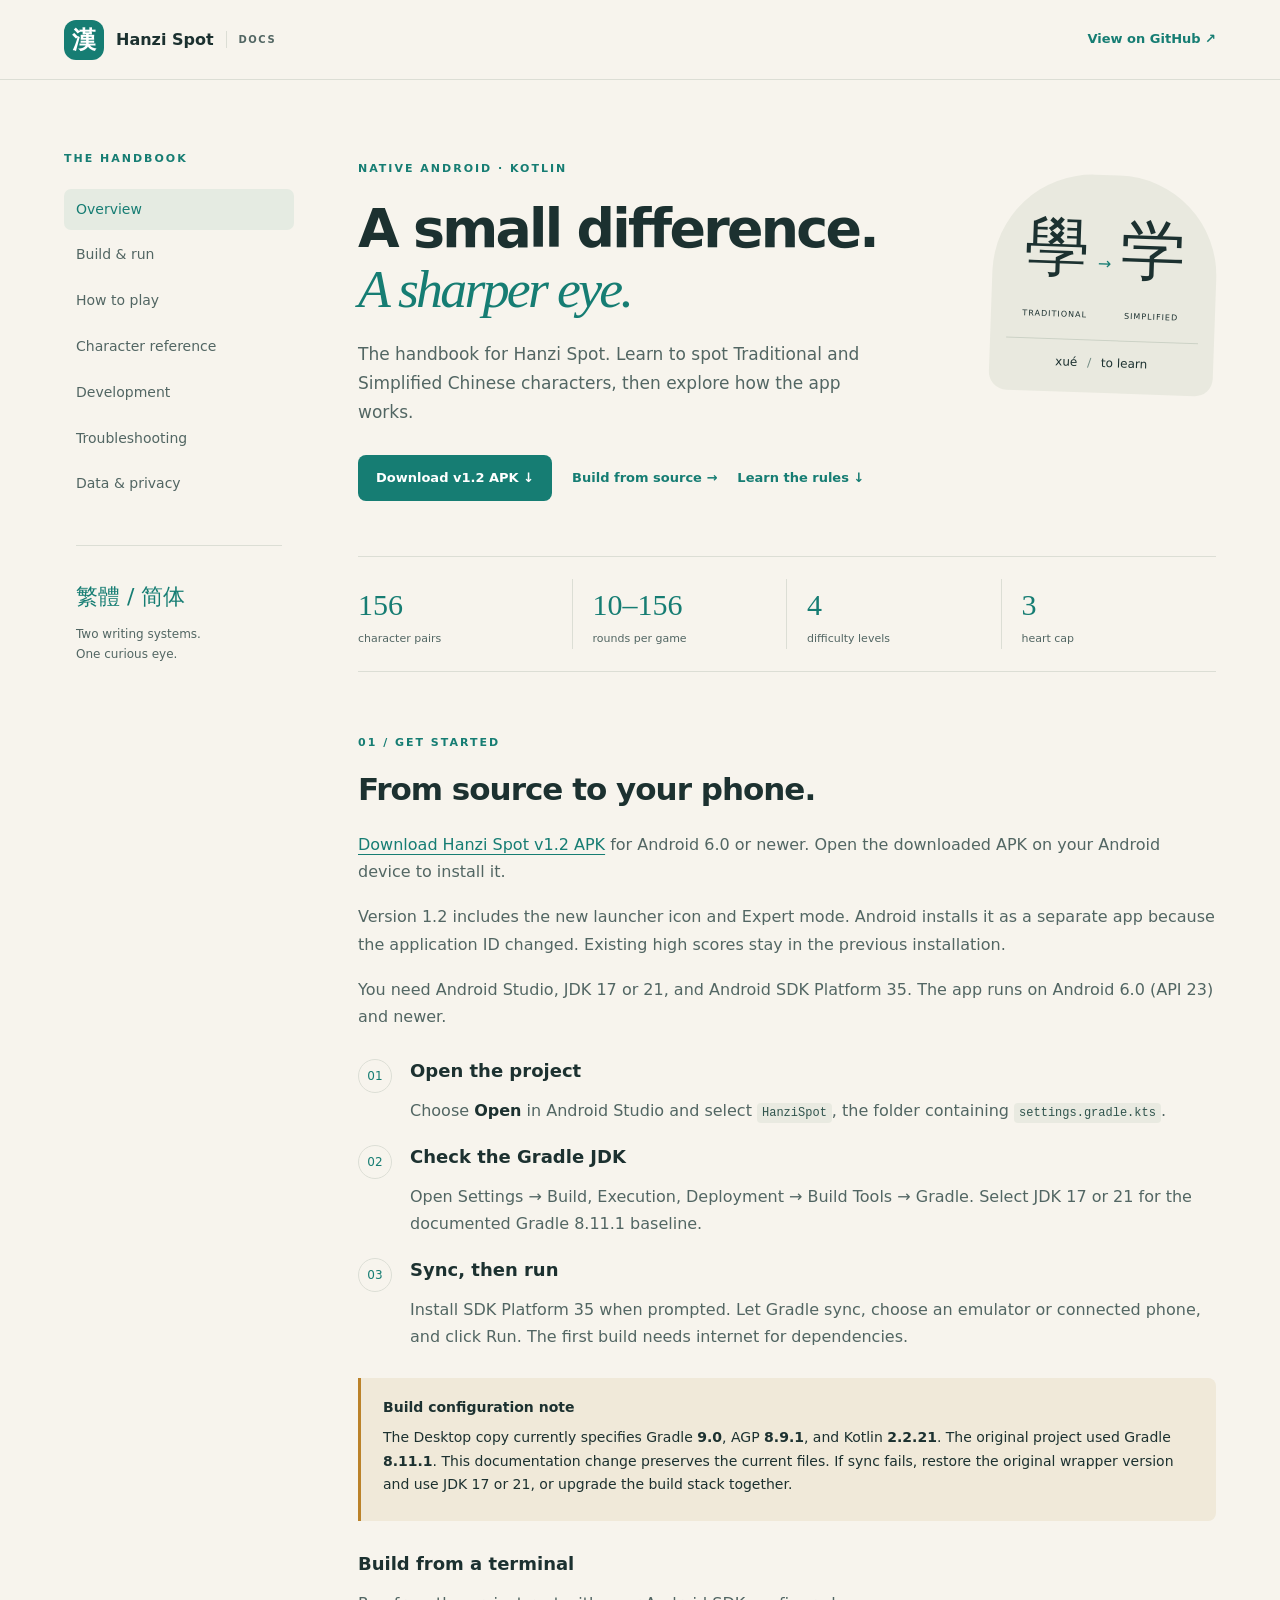
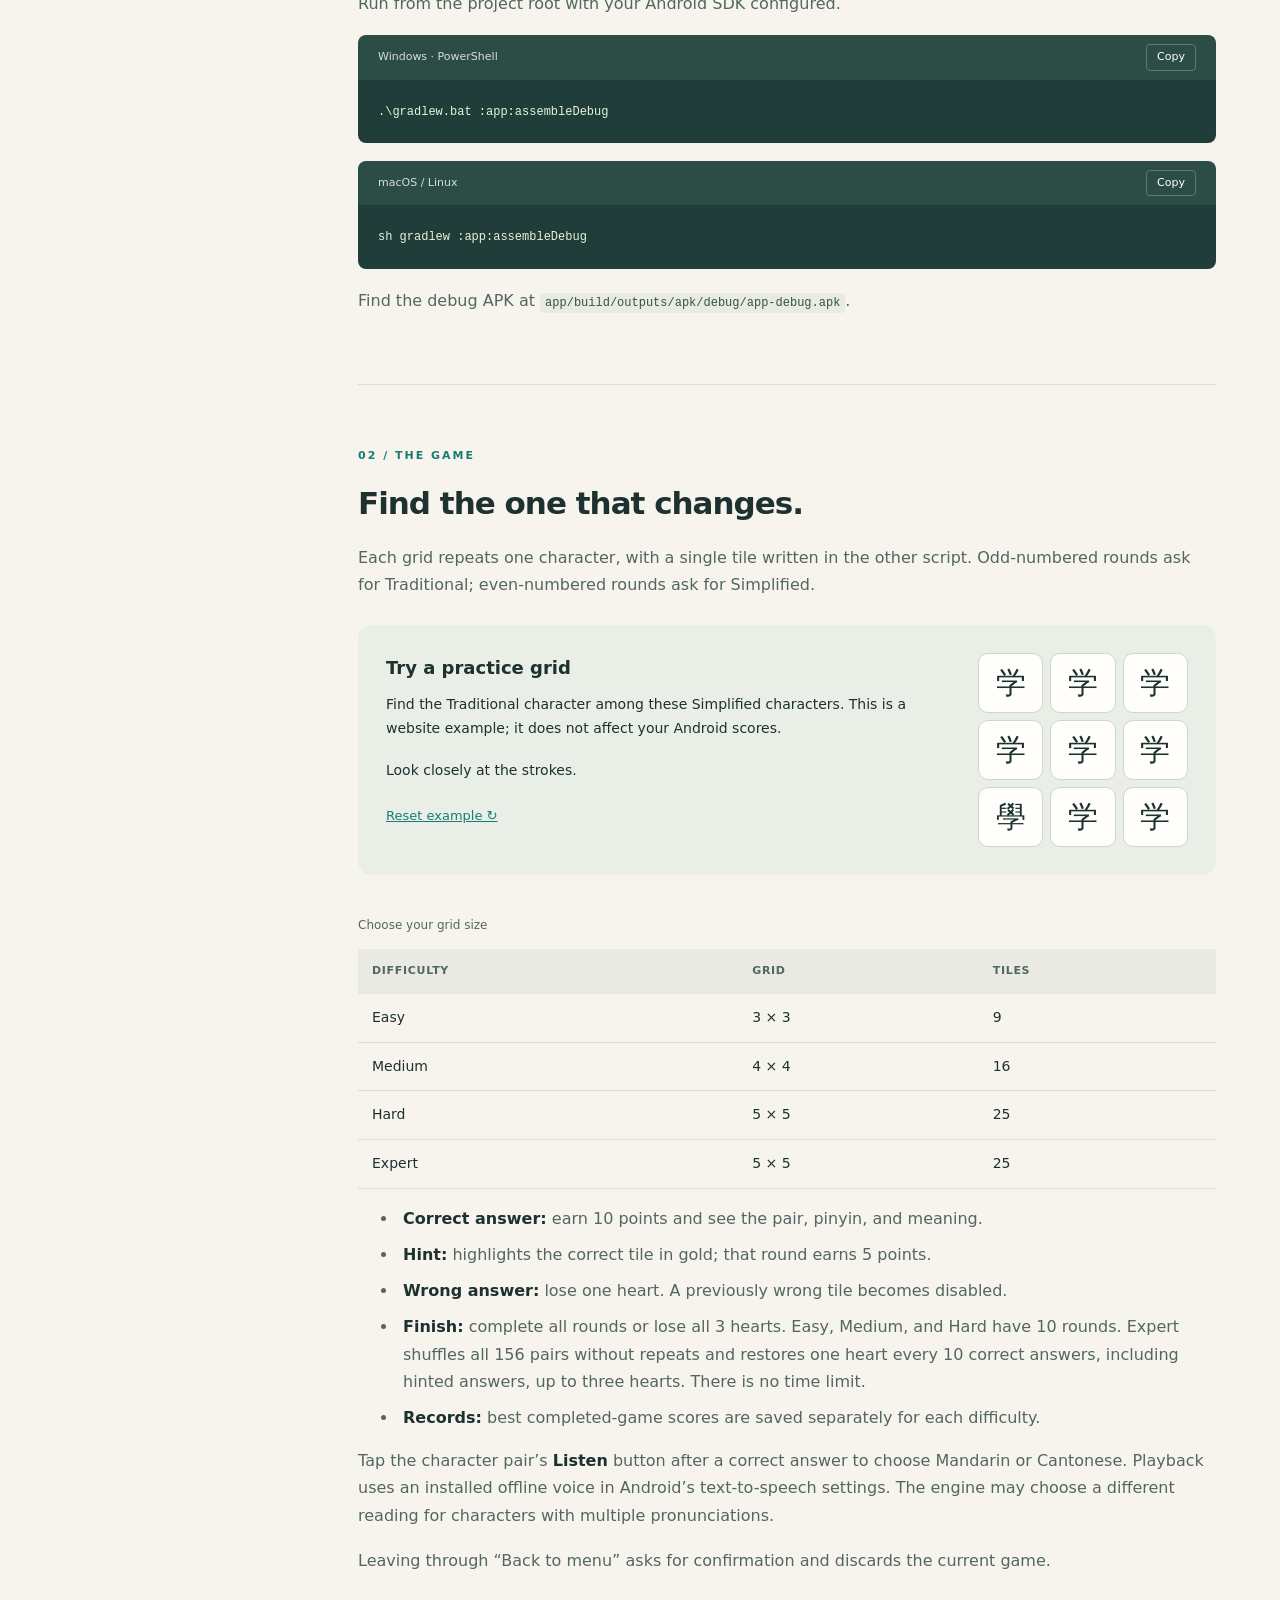
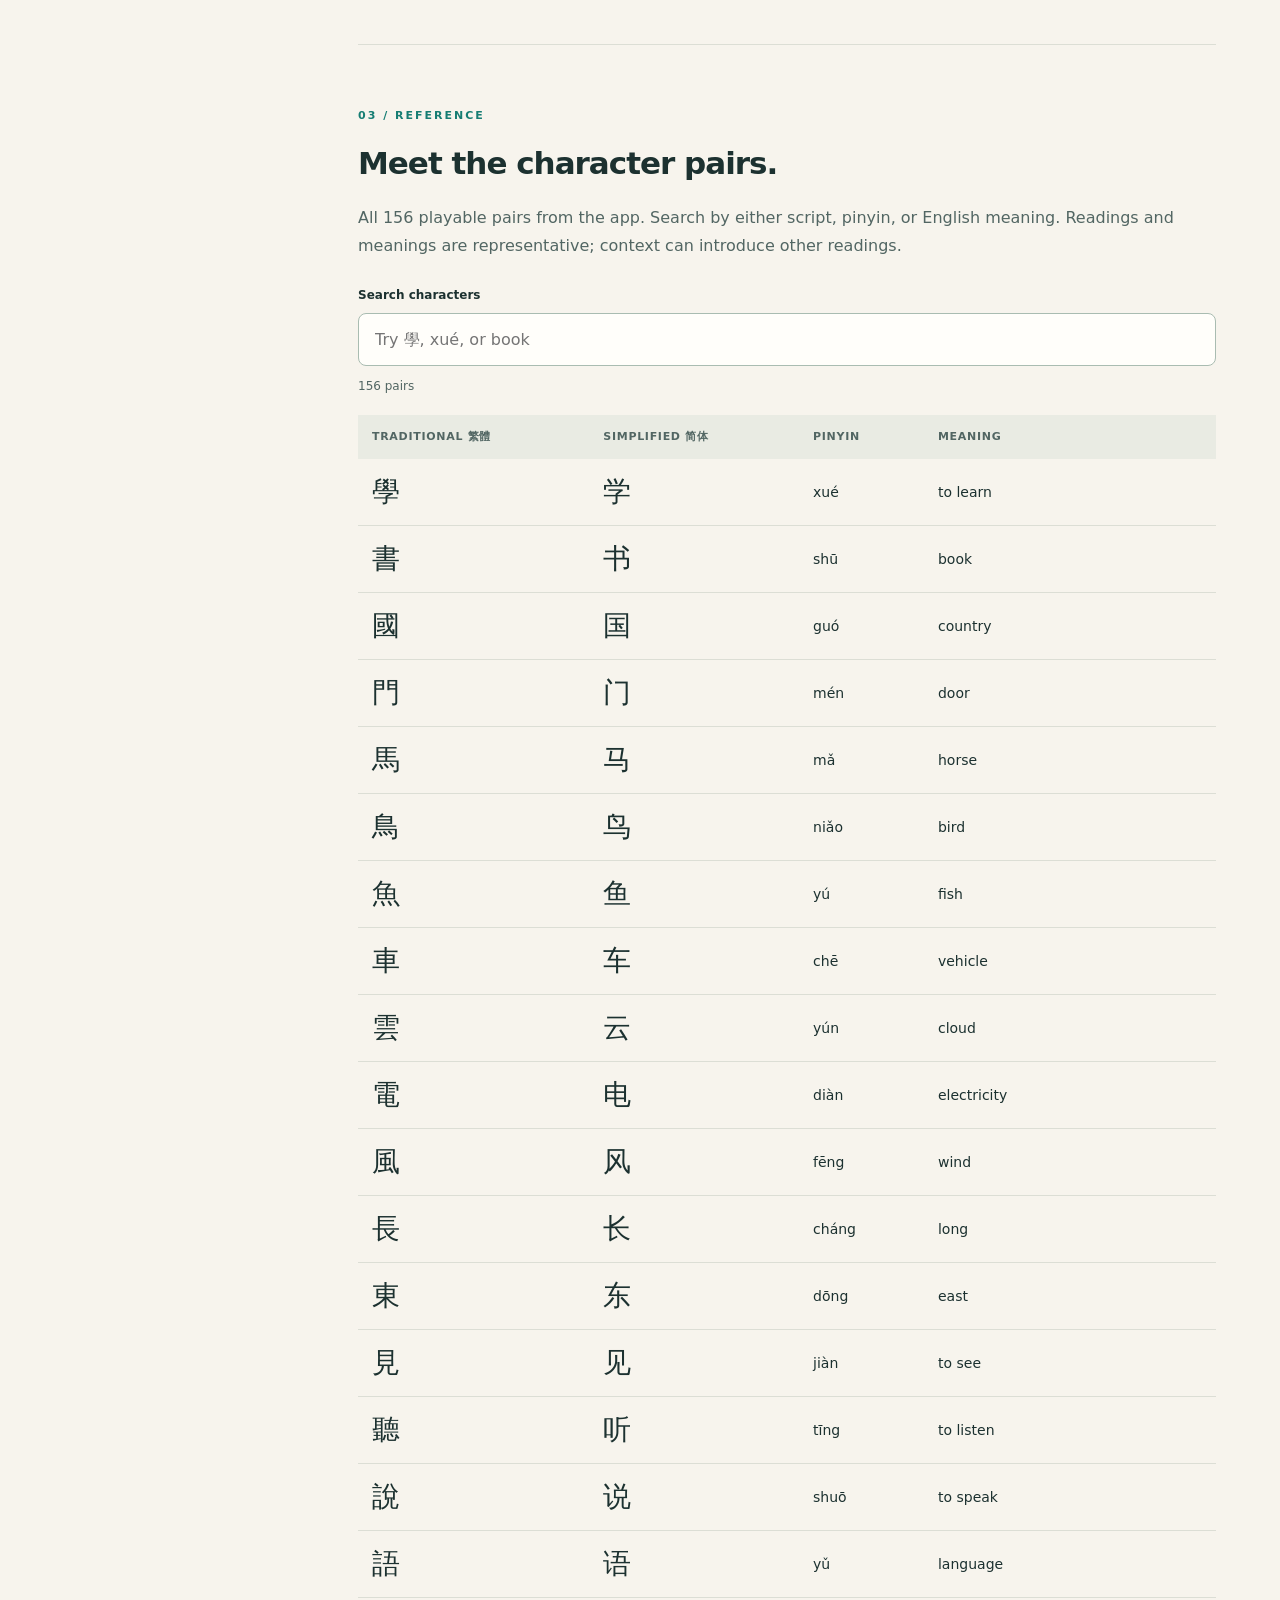
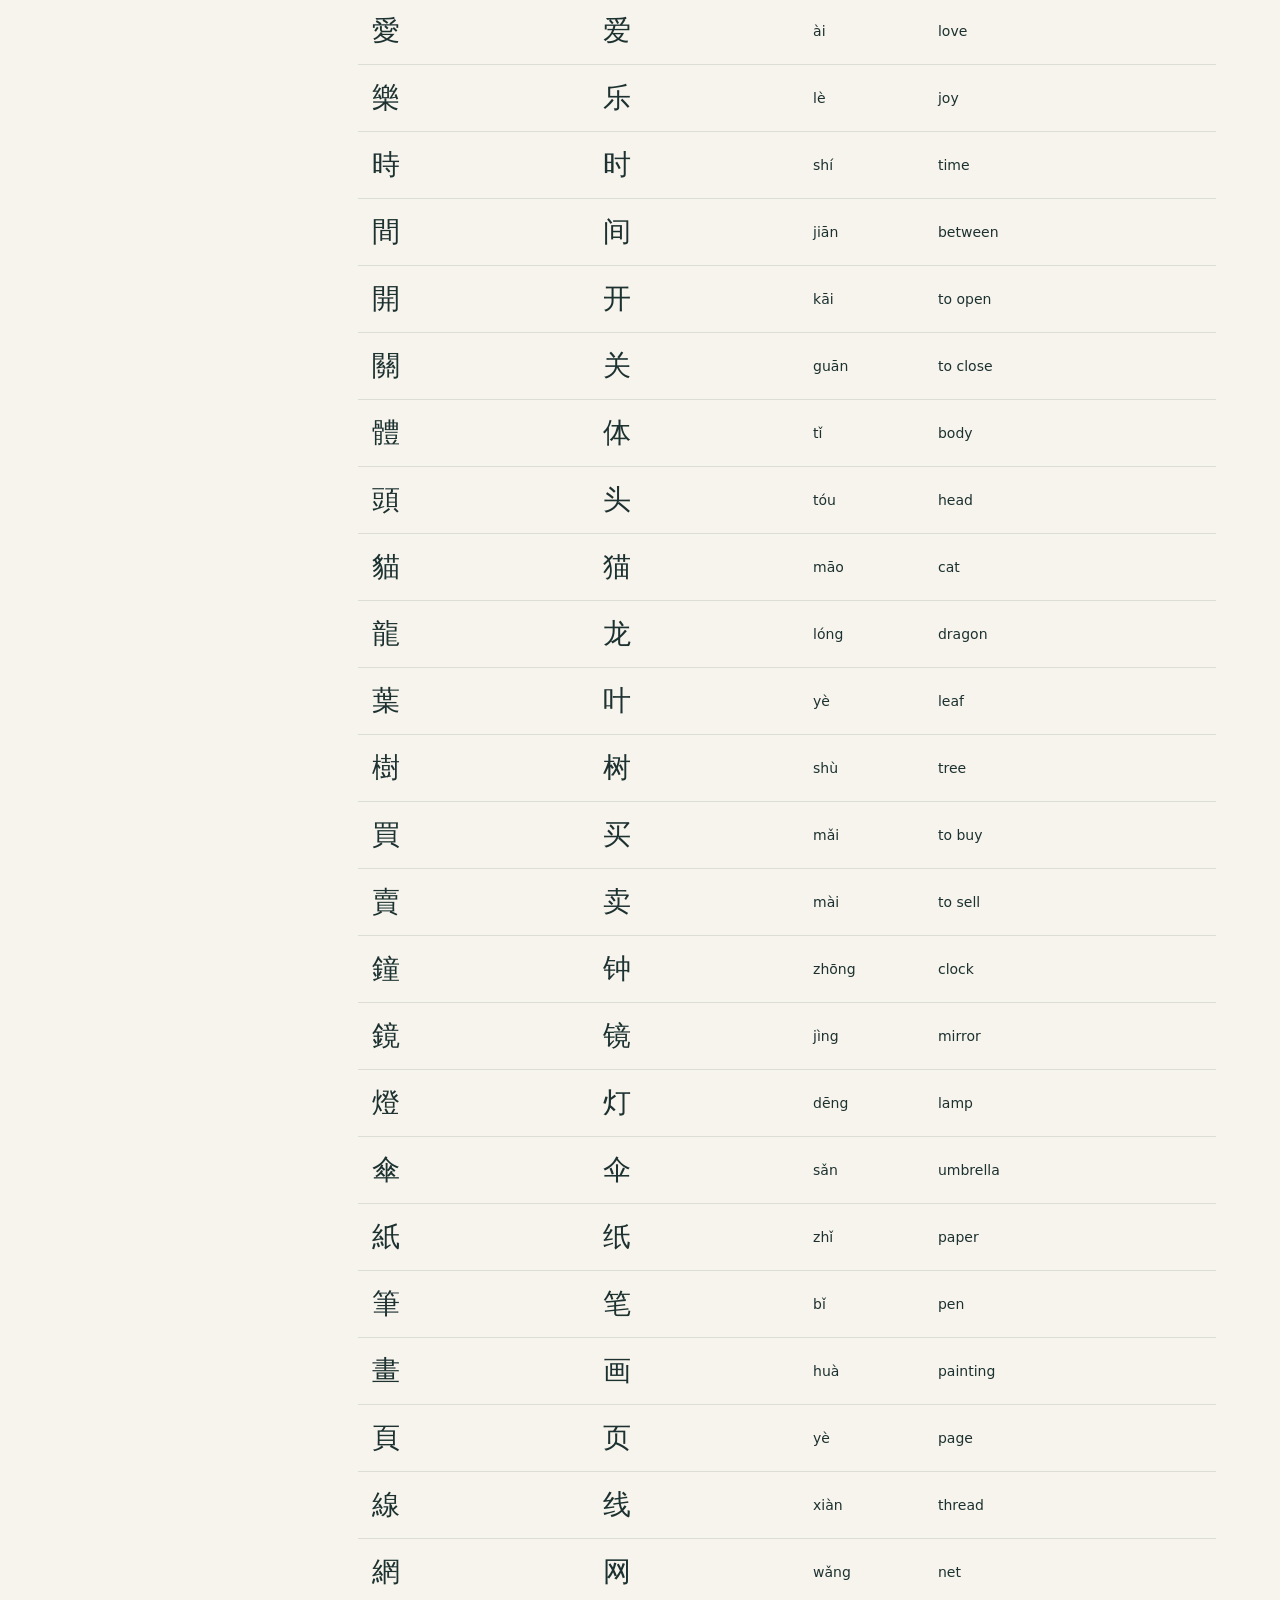
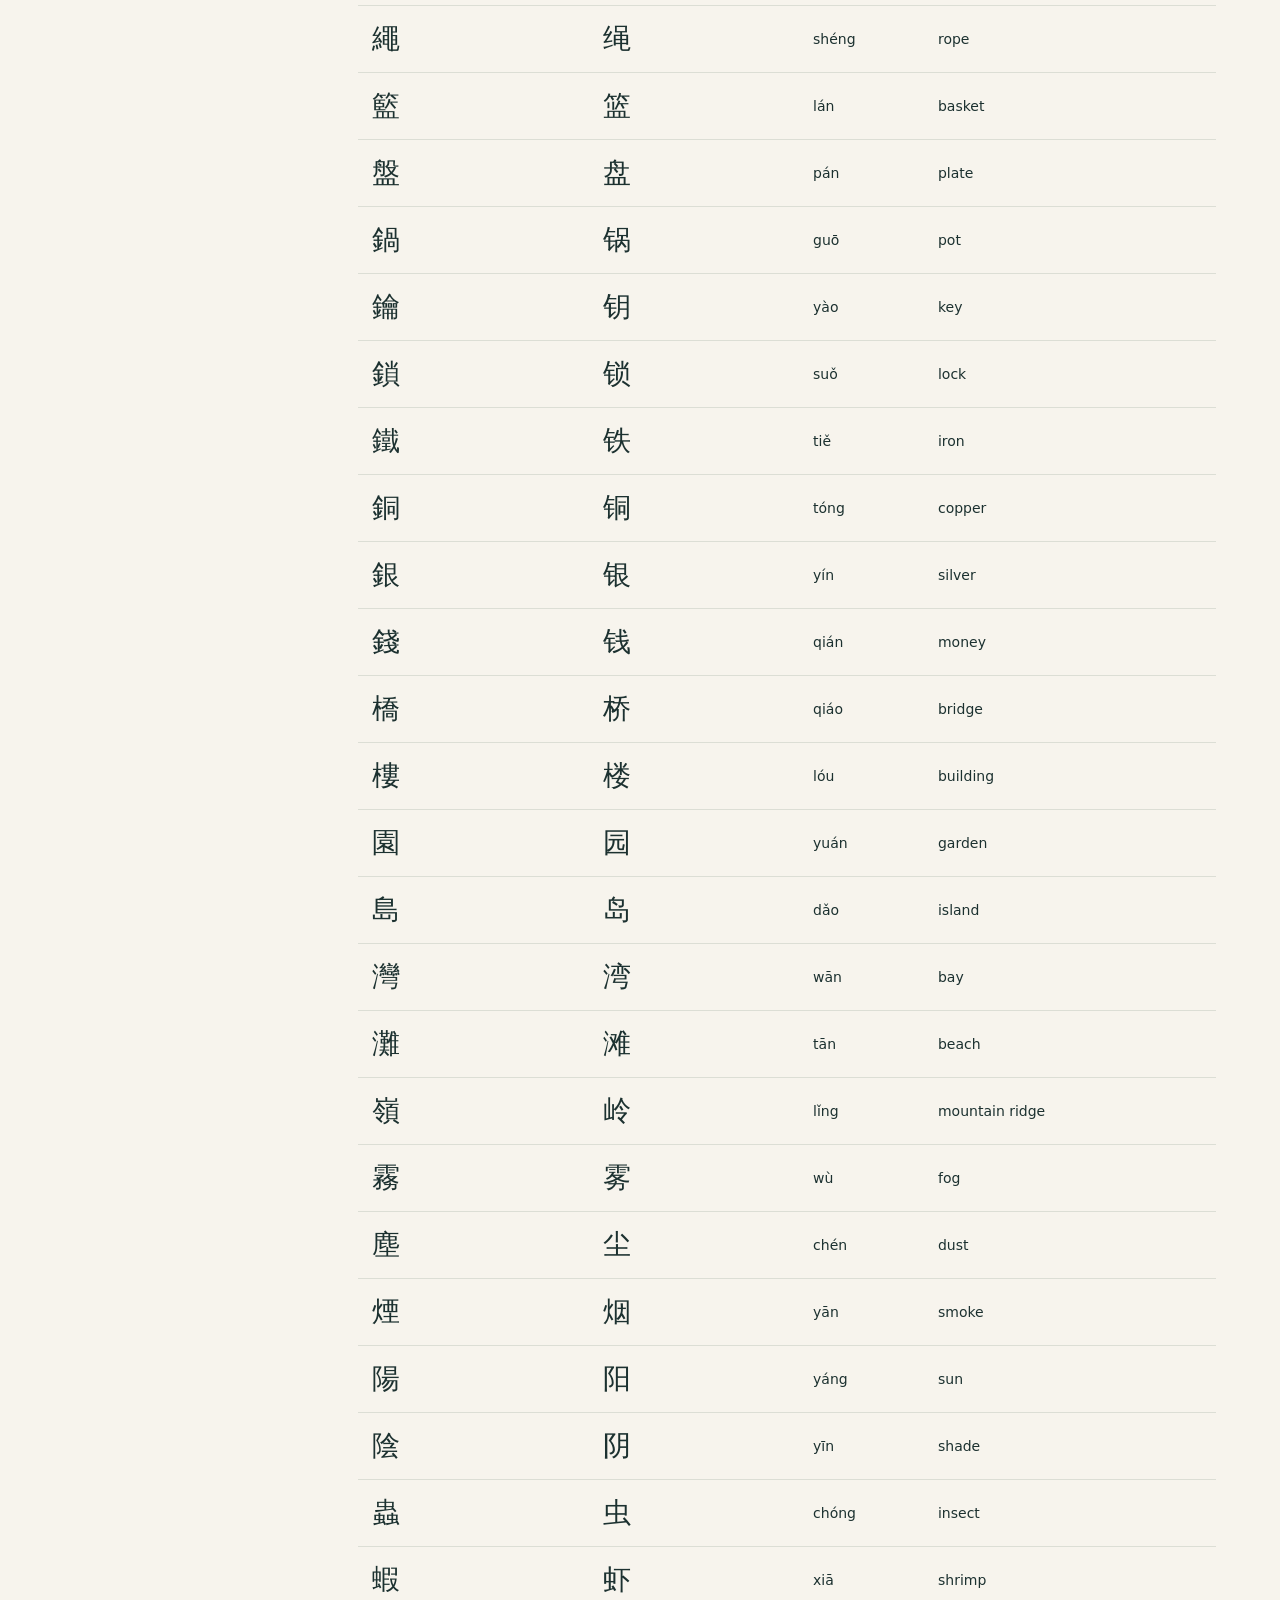
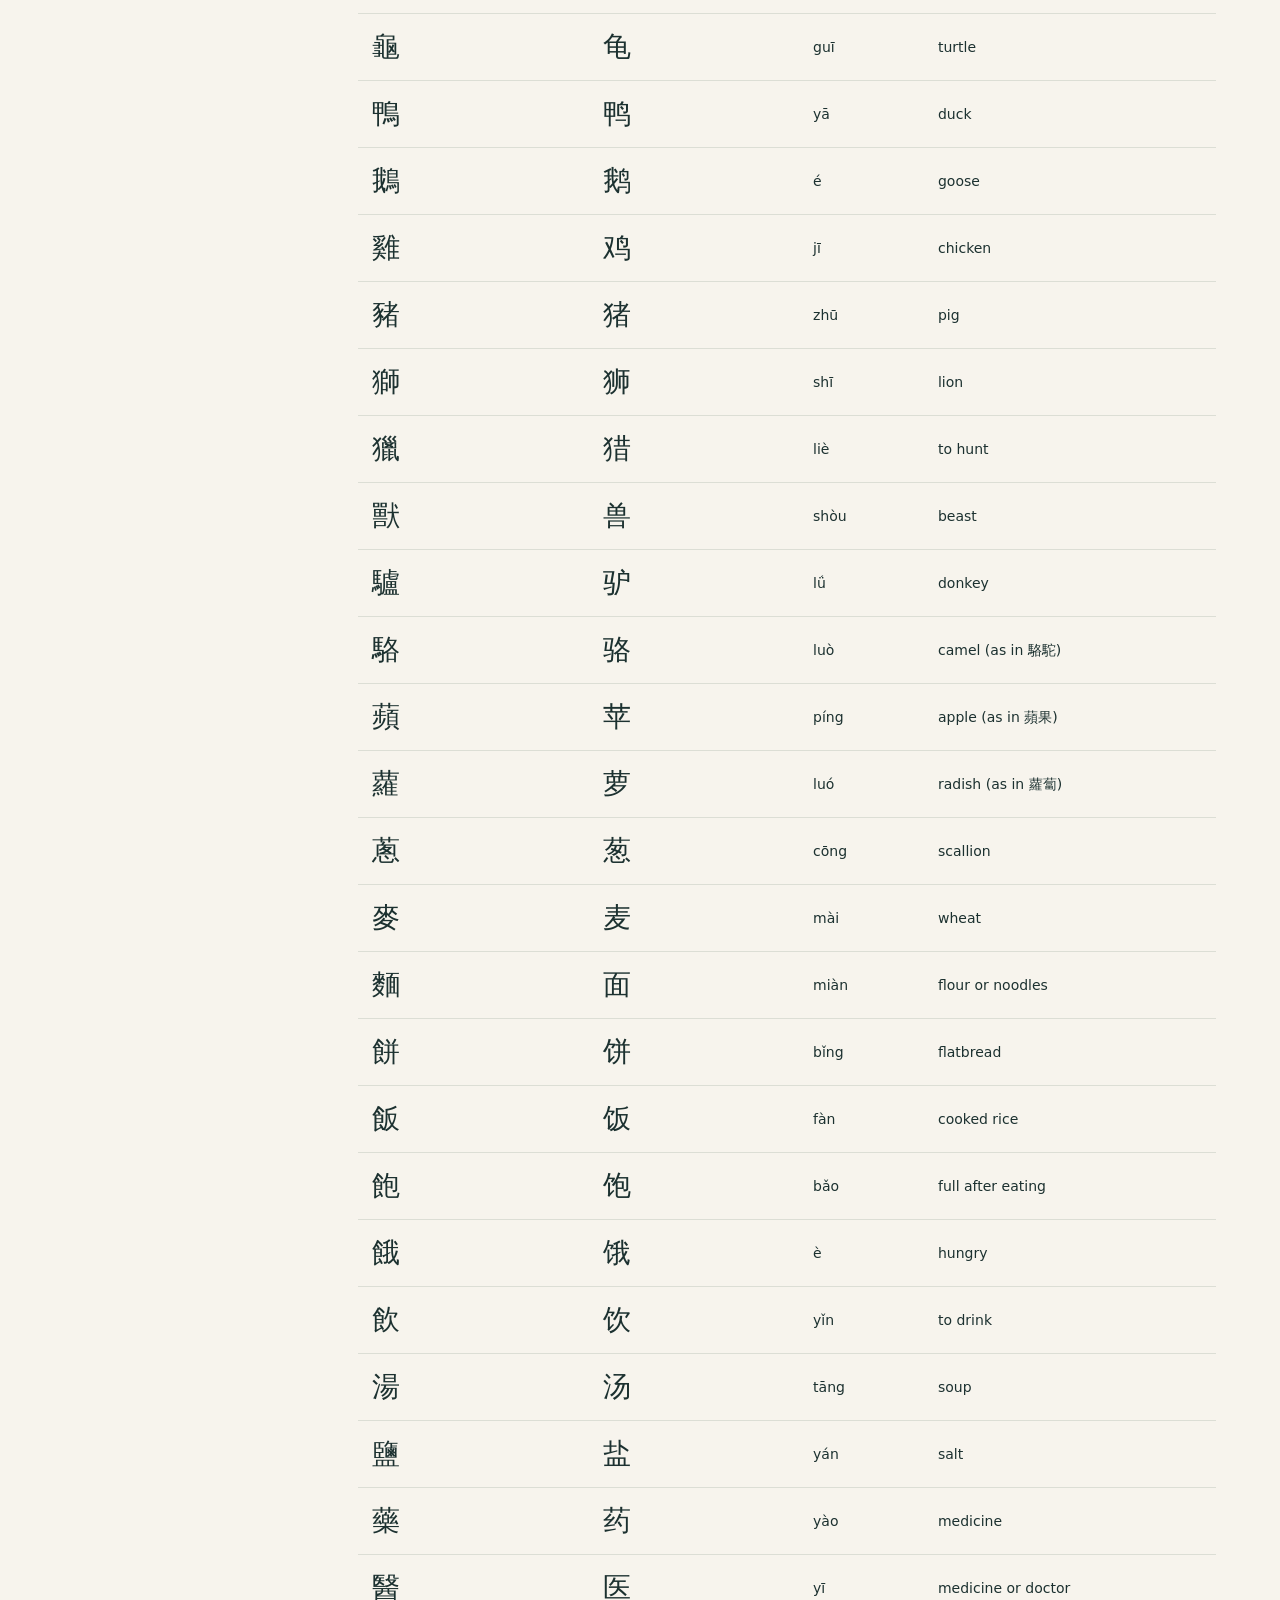
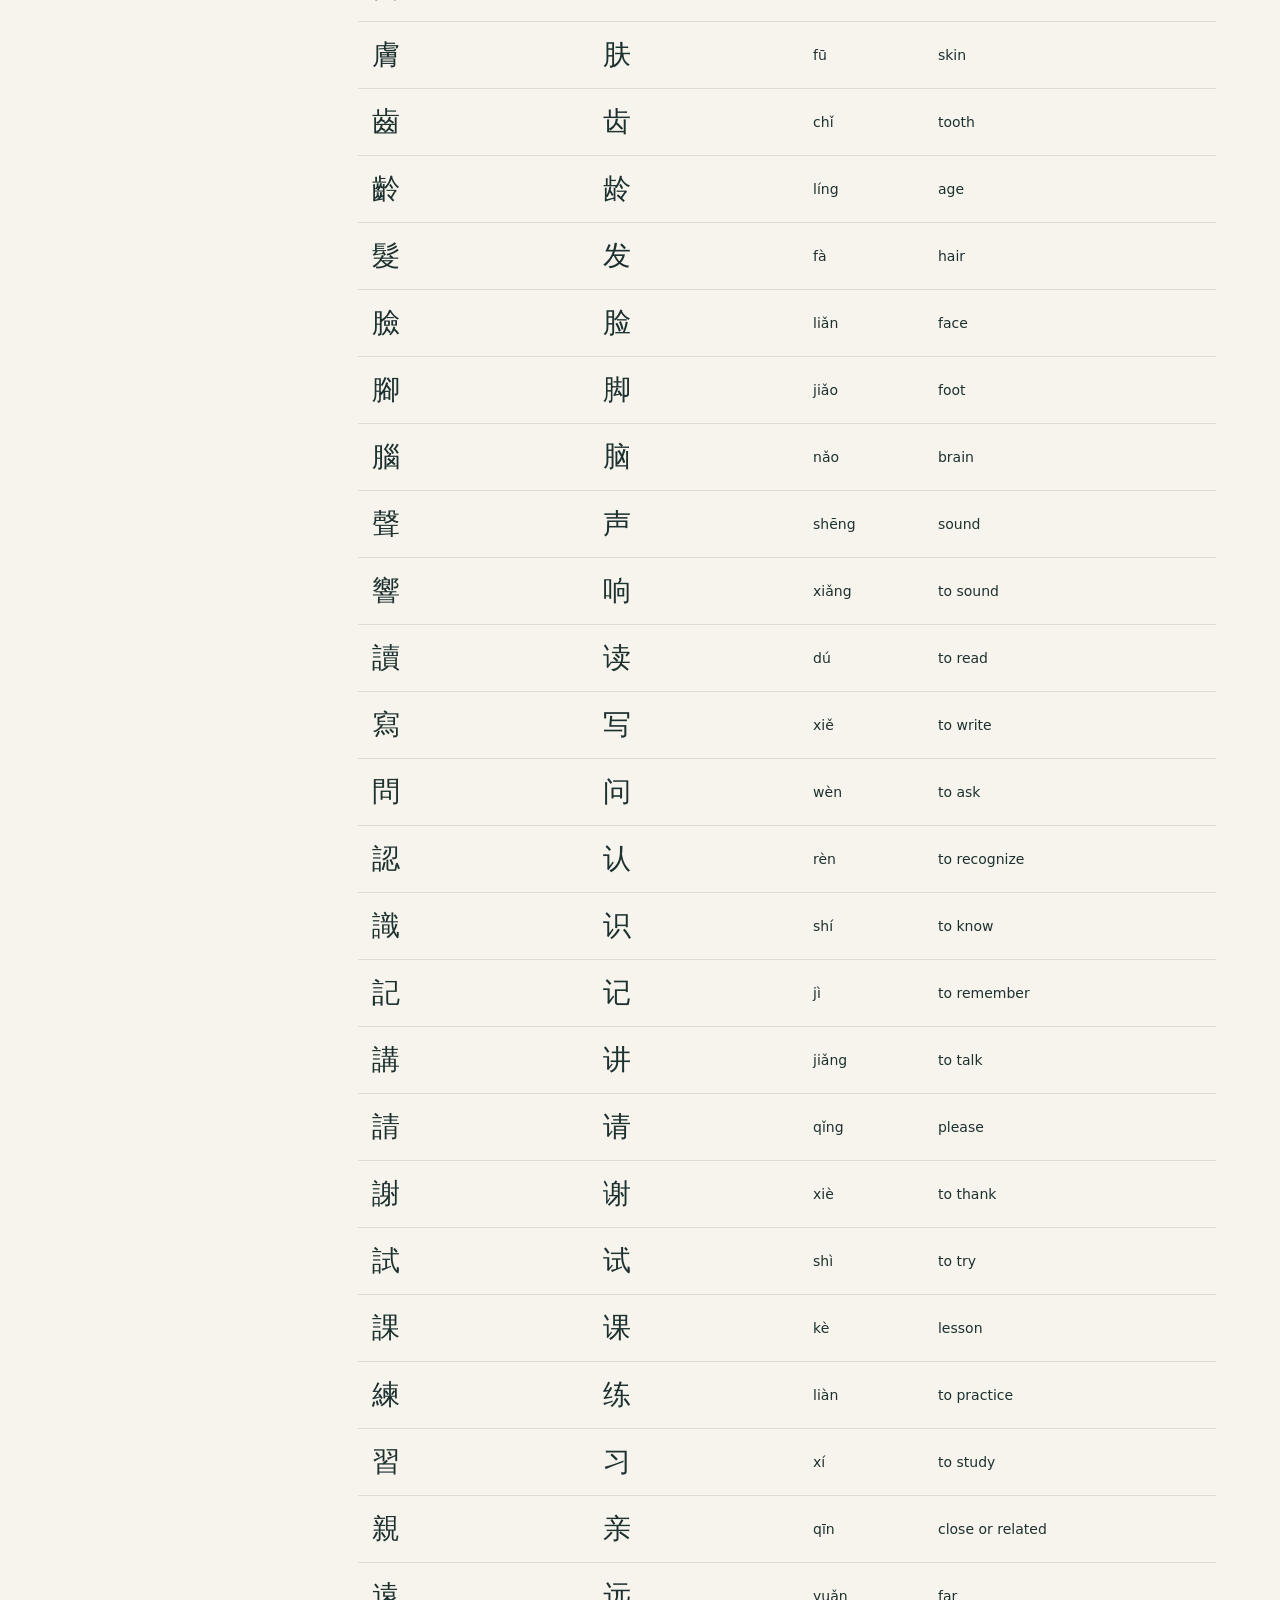
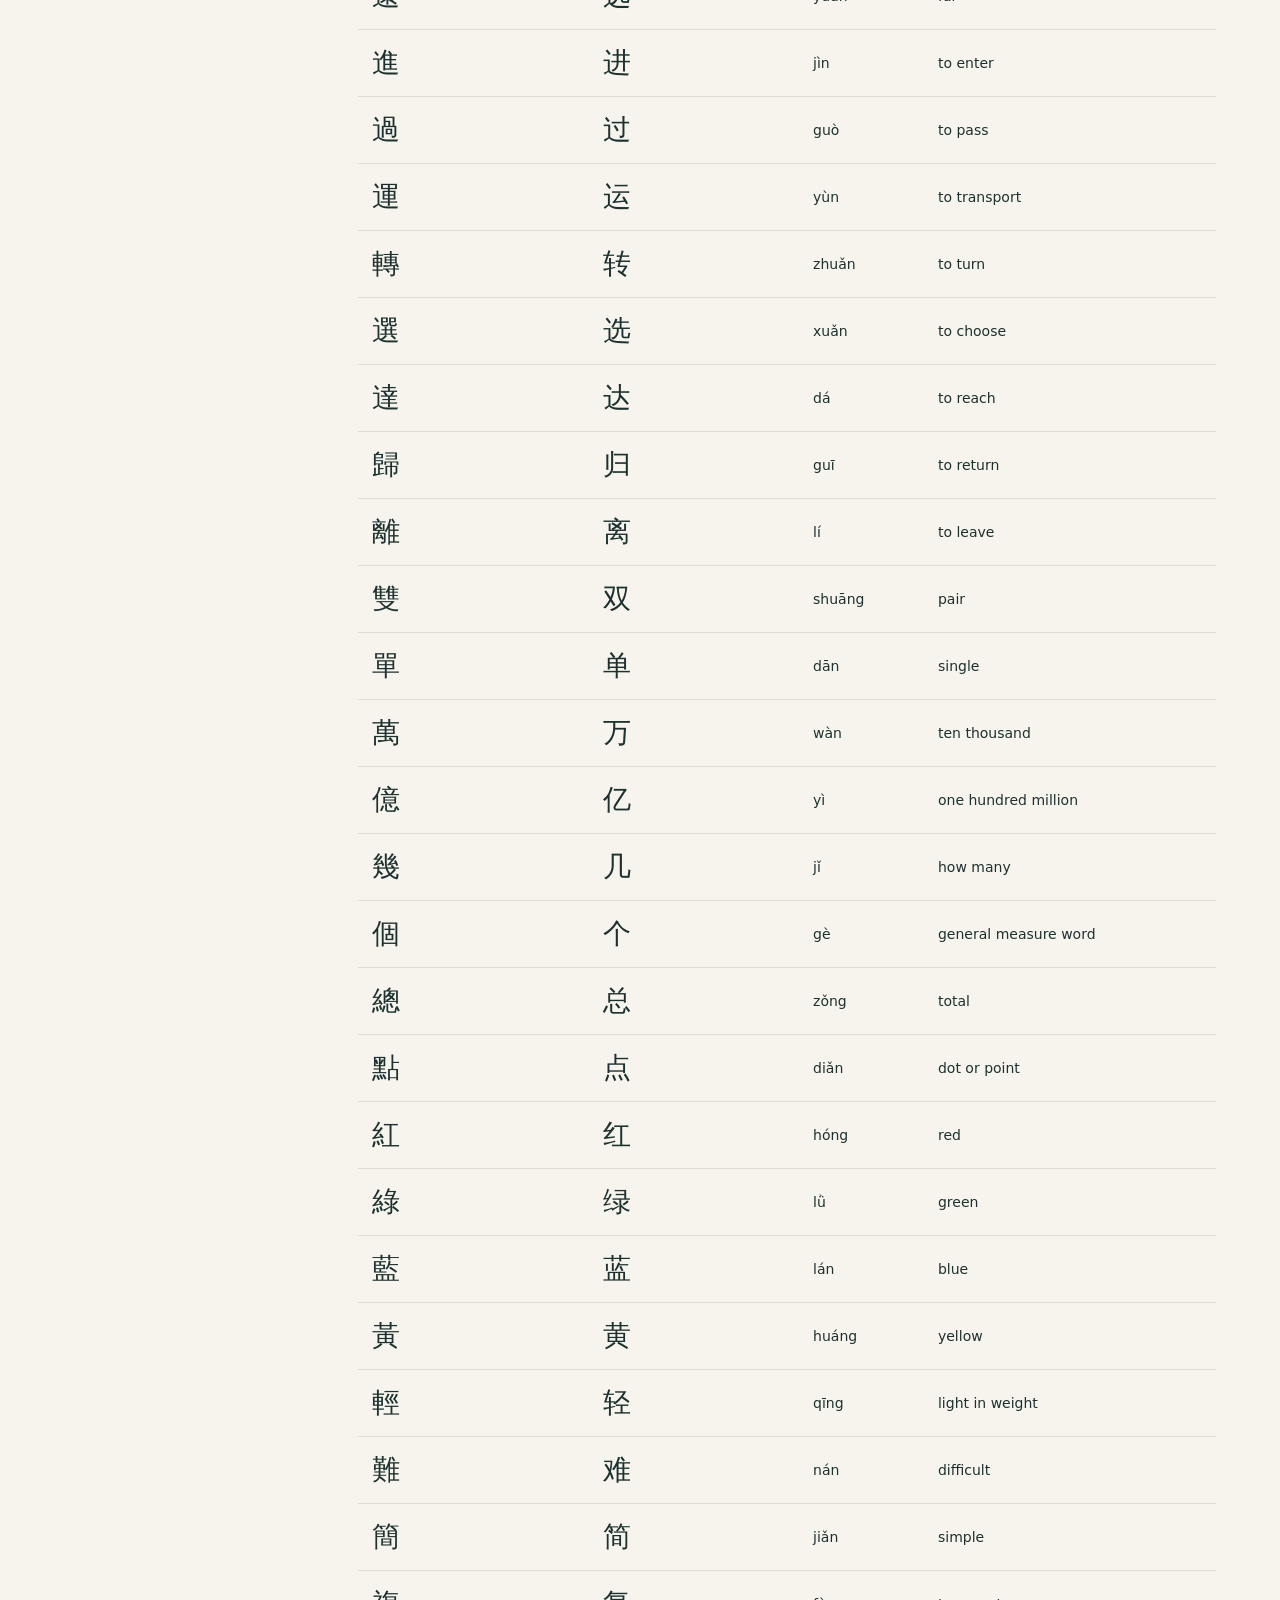
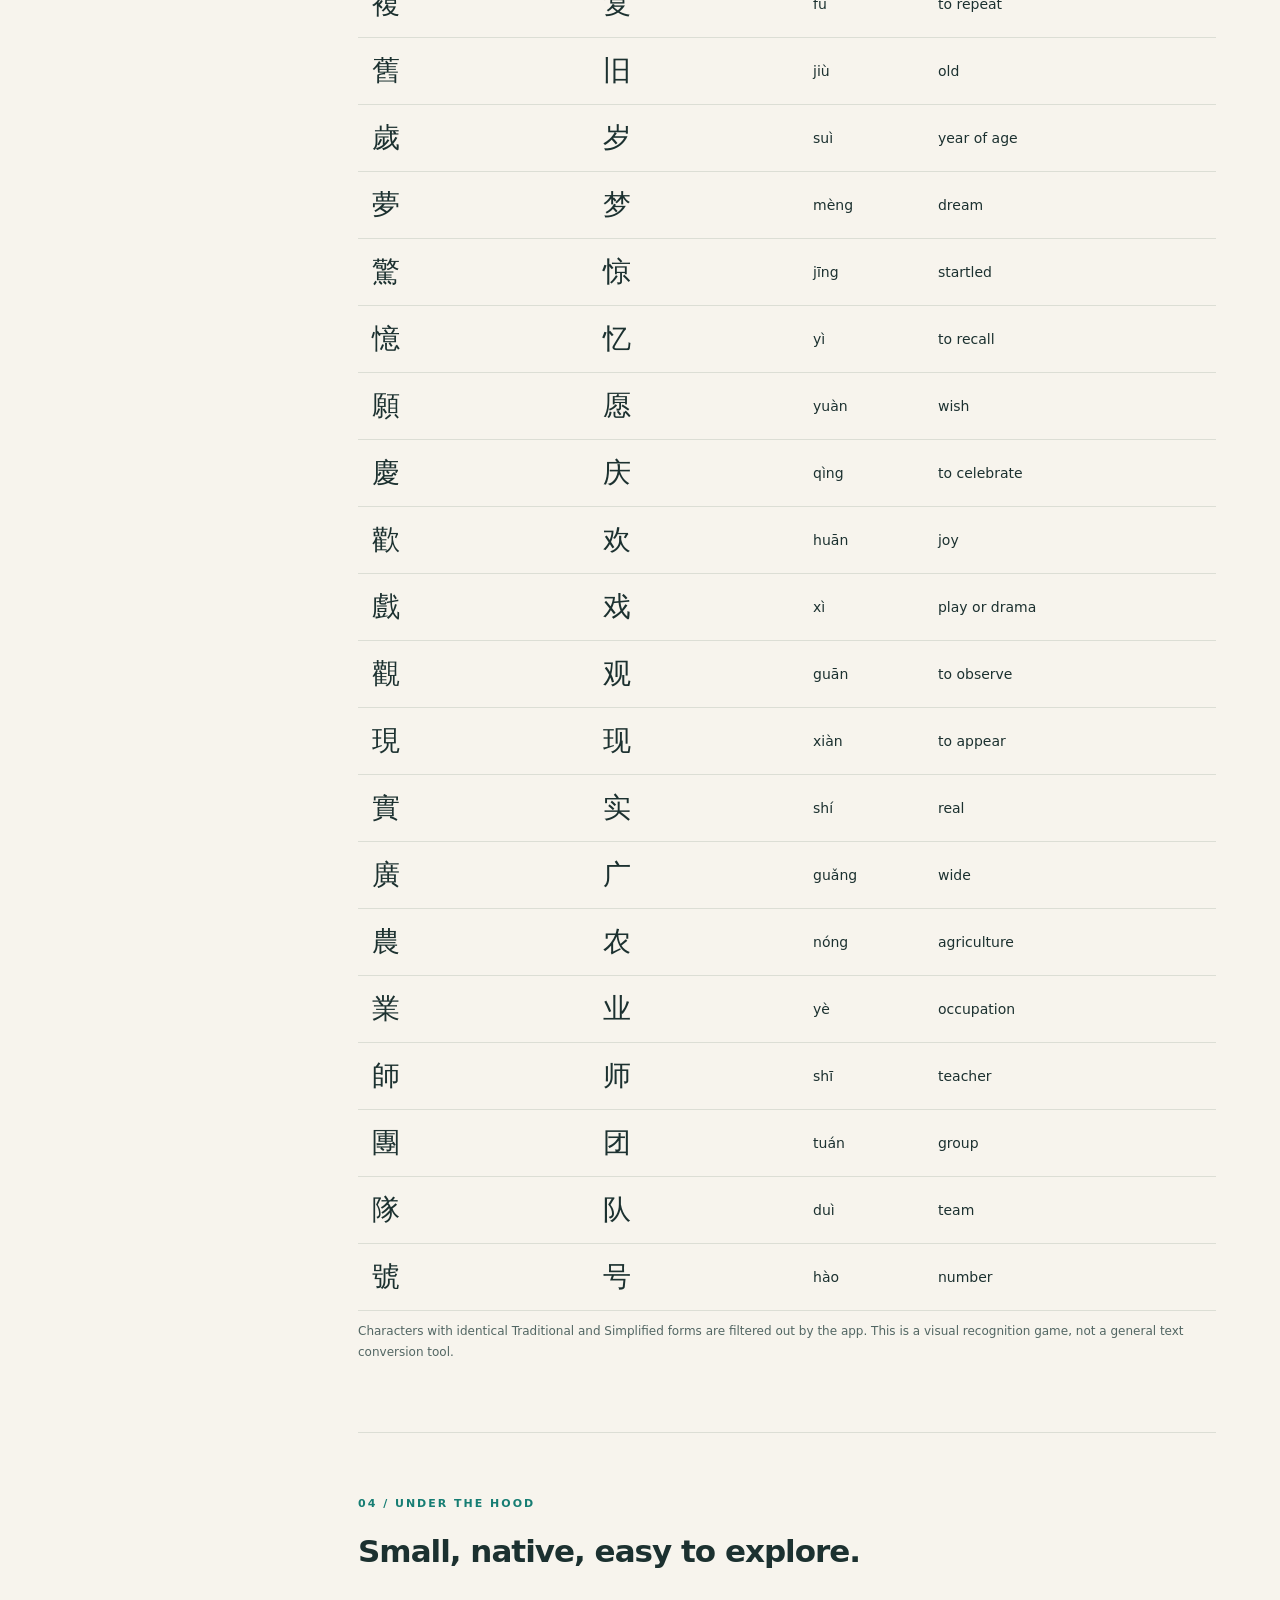
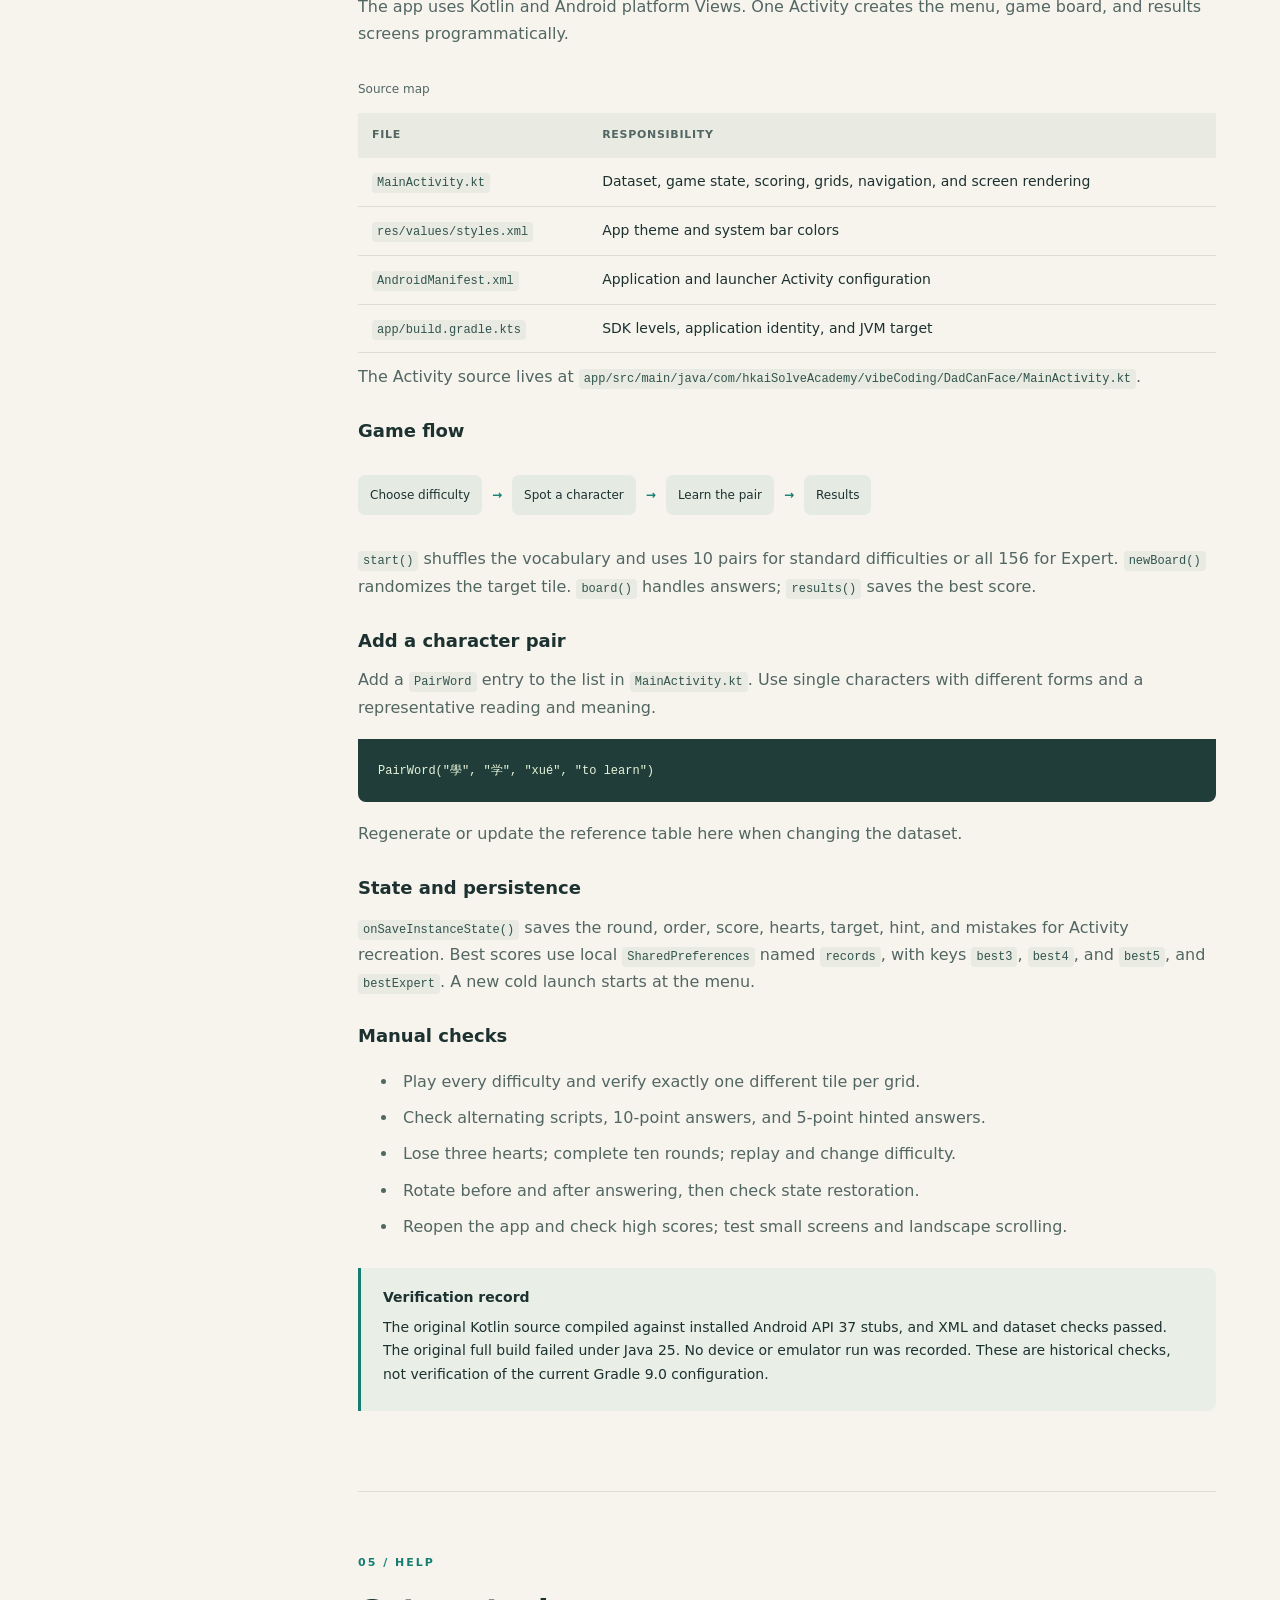
==== commit 97459072: "Publish Hanzi Spot privacy policy" ====
--- a/docs/index.html
+++ b/docs/index.html
@@ -169,4 +169,4 @@
 <section id="development"><p class="eyebrow">04 / UNDER THE HOOD</p><h2>Small, native, easy to explore.</h2><p>The app uses Kotlin and Android platform Views. One Activity creates the menu, game board, and results screens programmatically.</p><div class="table-wrap"><table><caption>Source map</caption><thead><tr><th>File</th><th>Responsibility</th></tr></thead><tbody><tr><td><code>MainActivity.kt</code></td><td>Dataset, game state, scoring, grids, navigation, and screen rendering</td></tr><tr><td><code>res/values/styles.xml</code></td><td>App theme and system bar colors</td></tr><tr><td><code>AndroidManifest.xml</code></td><td>Application and launcher Activity configuration</td></tr><tr><td><code>app/build.gradle.kts</code></td><td>SDK levels, application identity, and JVM target</td></tr></tbody></table></div><p>The Activity source lives at <code>app/src/main/java/com/hkaiSolveAcademy/vibeCoding/DadCanFace/MainActivity.kt</code>.</p><h3>Game flow</h3><div class="flow"><span>Choose difficulty</span><b>→</b><span>Spot a character</span><b>→</b><span>Learn the pair</span><b>→</b><span>Results</span></div><p><code>start()</code> shuffles the vocabulary and uses 10 pairs for standard difficulties or all 156 for Expert. <code>newBoard()</code> randomizes the target tile. <code>board()</code> handles answers; <code>results()</code> saves the best score.</p><h3>Add a character pair</h3><p>Add a <code>PairWord</code> entry to the list in <code>MainActivity.kt</code>. Use single characters with different forms and a representative reading and meaning.</p><pre><code>PairWord("學", "学", "xué", "to learn")</code></pre><p>Regenerate or update the reference table here when changing the dataset.</p><h3>State and persistence</h3><p><code>onSaveInstanceState()</code> saves the round, order, score, hearts, target, hint, and mistakes for Activity recreation. Best scores use local <code>SharedPreferences</code> named <code>records</code>, with keys <code>best3</code>, <code>best4</code>, and <code>best5</code>, and <code>bestExpert</code>. A new cold launch starts at the menu.</p><h3>Manual checks</h3><ul><li>Play every difficulty and verify exactly one different tile per grid.</li><li>Check alternating scripts, 10-point answers, and 5-point hinted answers.</li><li>Lose three hearts; complete ten rounds; replay and change difficulty.</li><li>Rotate before and after answering, then check state restoration.</li><li>Reopen the app and check high scores; test small screens and landscape scrolling.</li></ul><div class="callout neutral"><strong>Verification record</strong><p>The original Kotlin source compiled against installed Android API 37 stubs, and XML and dataset checks passed. The original full build failed under Java 25. No device or emulator run was recorded. These are historical checks, not verification of the current Gradle 9.0 configuration.</p></div></section>
 <section id="troubleshooting"><p class="eyebrow">05 / HELP</p><h2>Get unstuck.</h2><details><summary>Gradle sync fails or reports Java 25</summary><p>Check your Gradle JDK, not only the IDE runtime. For the original Gradle 8.11.1 configuration, choose JDK 17 or 21. The current Desktop wrapper is Gradle 9.0; see the configuration note above before changing versions.</p></details><details><summary>SDK Platform 35 is missing</summary><p>Open Android Studio’s SDK Manager and install Android SDK Platform 35. Ensure <code>local.properties</code> points to your local SDK, or set <code>ANDROID_HOME</code>. Do not commit machine-specific SDK paths.</p></details><details><summary>No device is available</summary><p>Create an Android Virtual Device in Device Manager, or connect a phone with USB debugging enabled and approve its debugging prompt. Use API 23 or newer.</p></details><details><summary>The website does not load at /docs</summary><p>This folder is a static site. Serve the project root to visit <code>/docs/</code>, or open <code>docs/index.html</code> directly. For GitHub Pages, select a branch and the <code>/docs</code> folder as the publishing source in the repository’s Pages settings. Pushing files alone does not enable Pages.</p></details></section>
 <section id="privacy"><p class="eyebrow">06 / ON YOUR DEVICE</p><h2>Play offline. Keep scores local.</h2><p>The current app manifest requests no network permission. Gameplay needs no account, advertising service, or remote backend. Best scores stay in the app’s local preferences.</p><p>Android system backup may include application data because backup is enabled in the manifest. Clearing app data resets local preferences; system restore behavior depends on the device’s backup settings.</p><p class="small">This documentation uses no external fonts, trackers, or JavaScript dependencies. The practice grid is temporary and does not save results.</p></section>
-<footer><span class="brand">漢 / 汉 &nbsp; Hanzi Spot</span><span>Made for curious eyes. Built with Kotlin.</span><a href="#overview">Back to top ↑</a></footer></main></div><div id="copy-status" class="sr-only" role="status"></div></body></html>+<footer><span class="brand">漢 / 汉 &nbsp; Hanzi Spot</span><span>Made for curious eyes. Built with Kotlin.</span><a href="privacy/">Privacy Policy</a><a href="#overview">Back to top ↑</a></footer></main></div><div id="copy-status" class="sr-only" role="status"></div></body></html>
